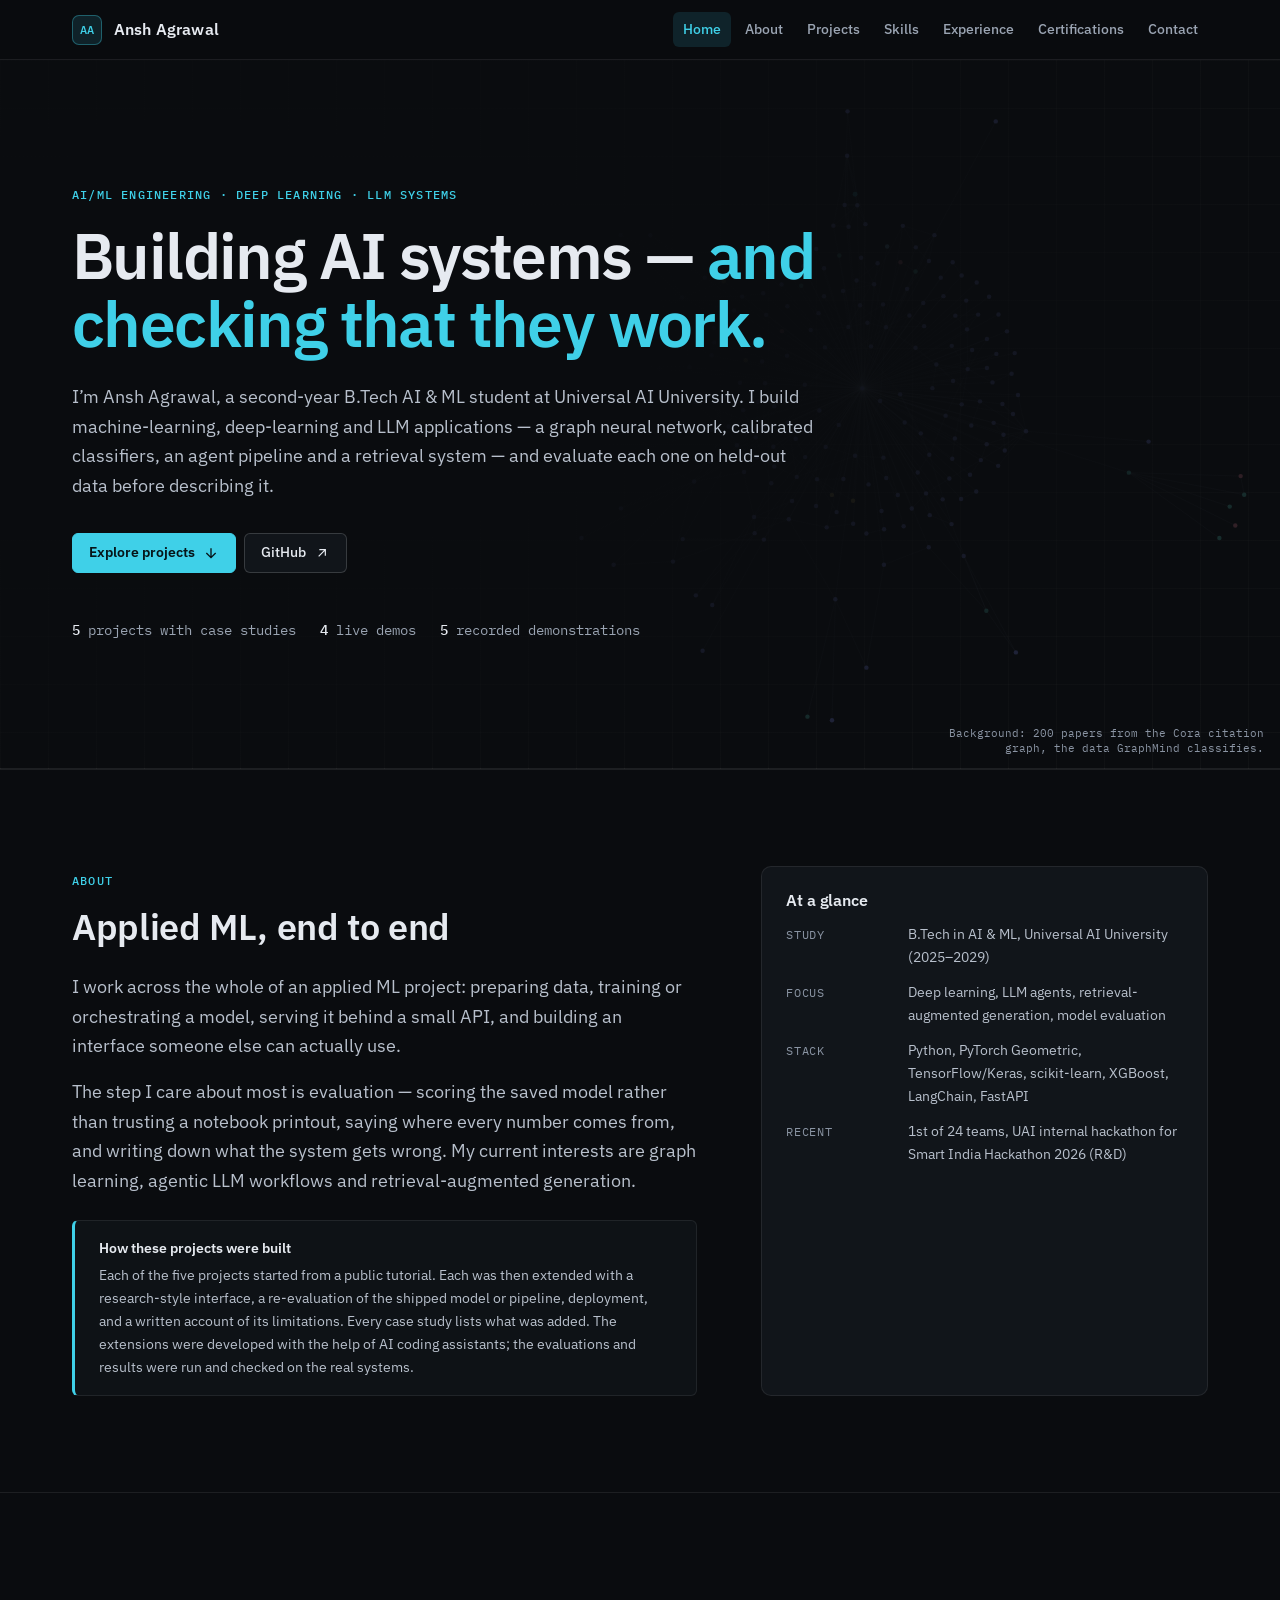
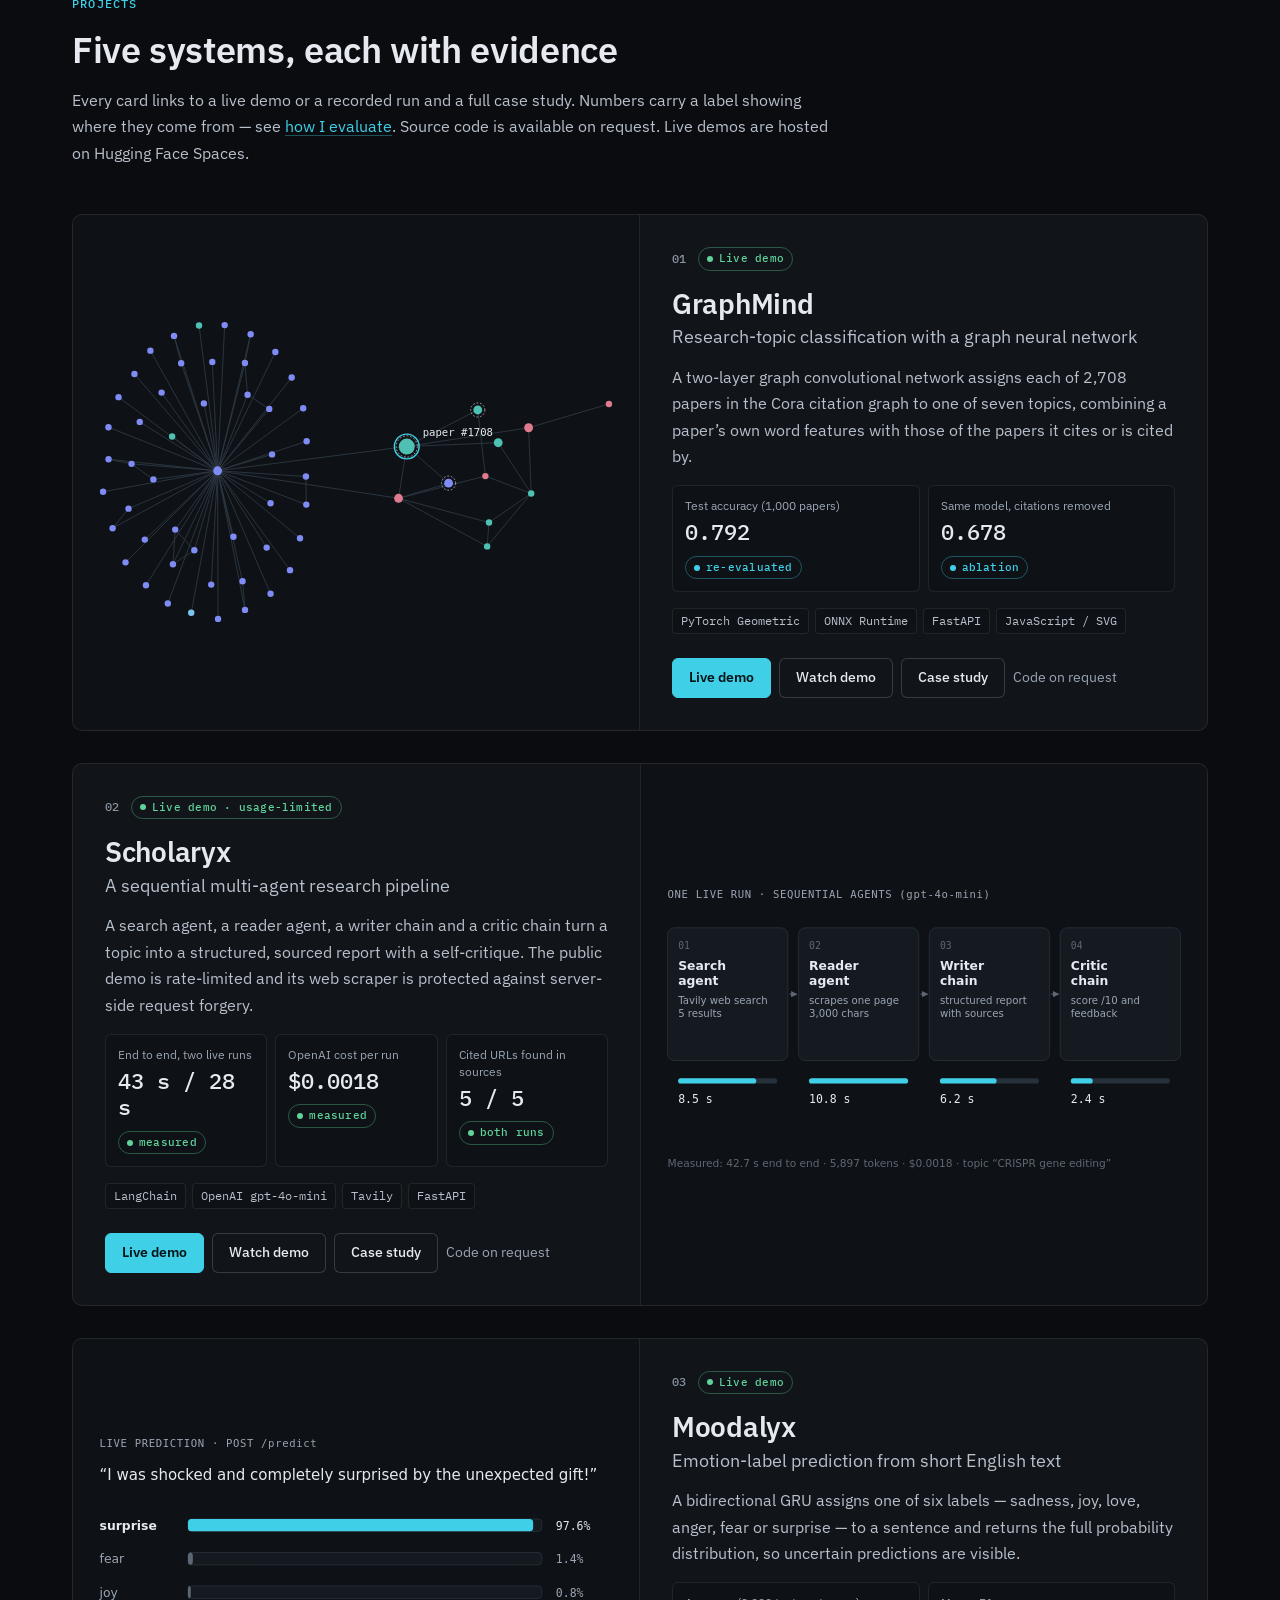
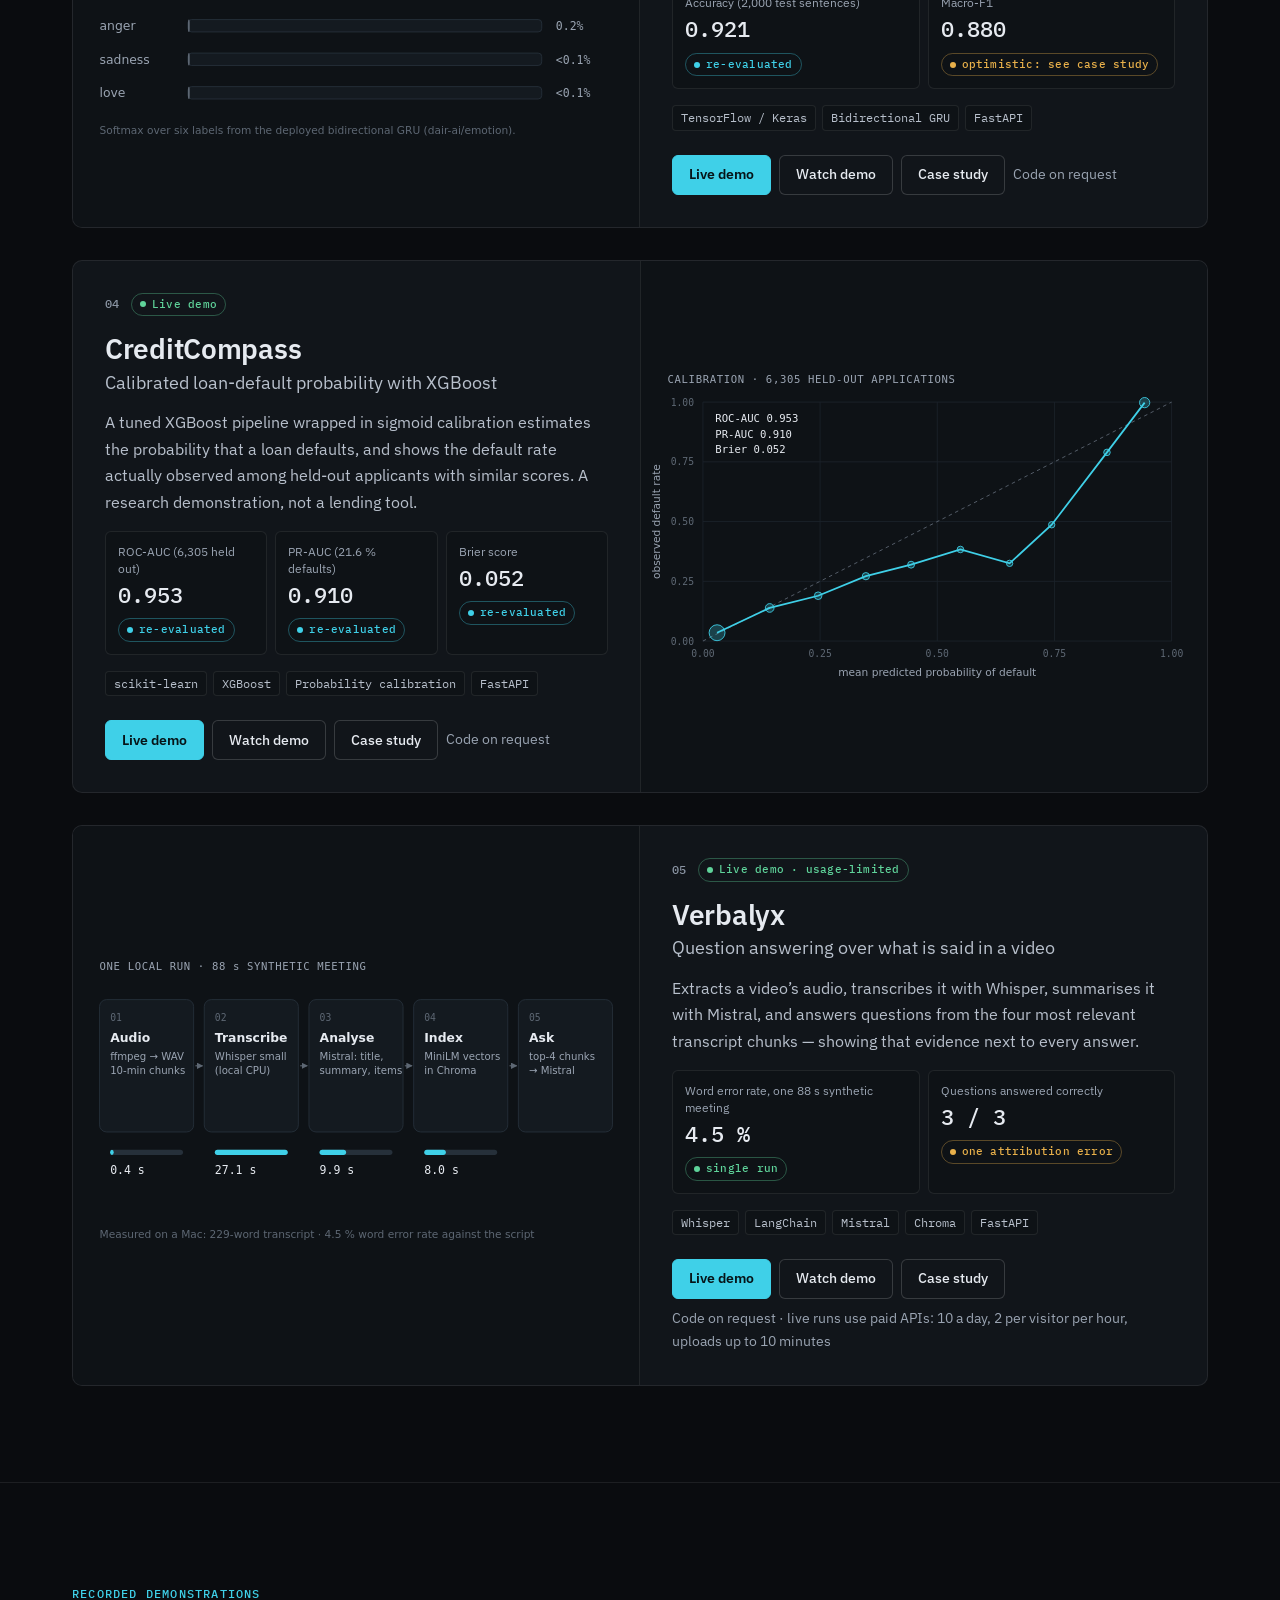
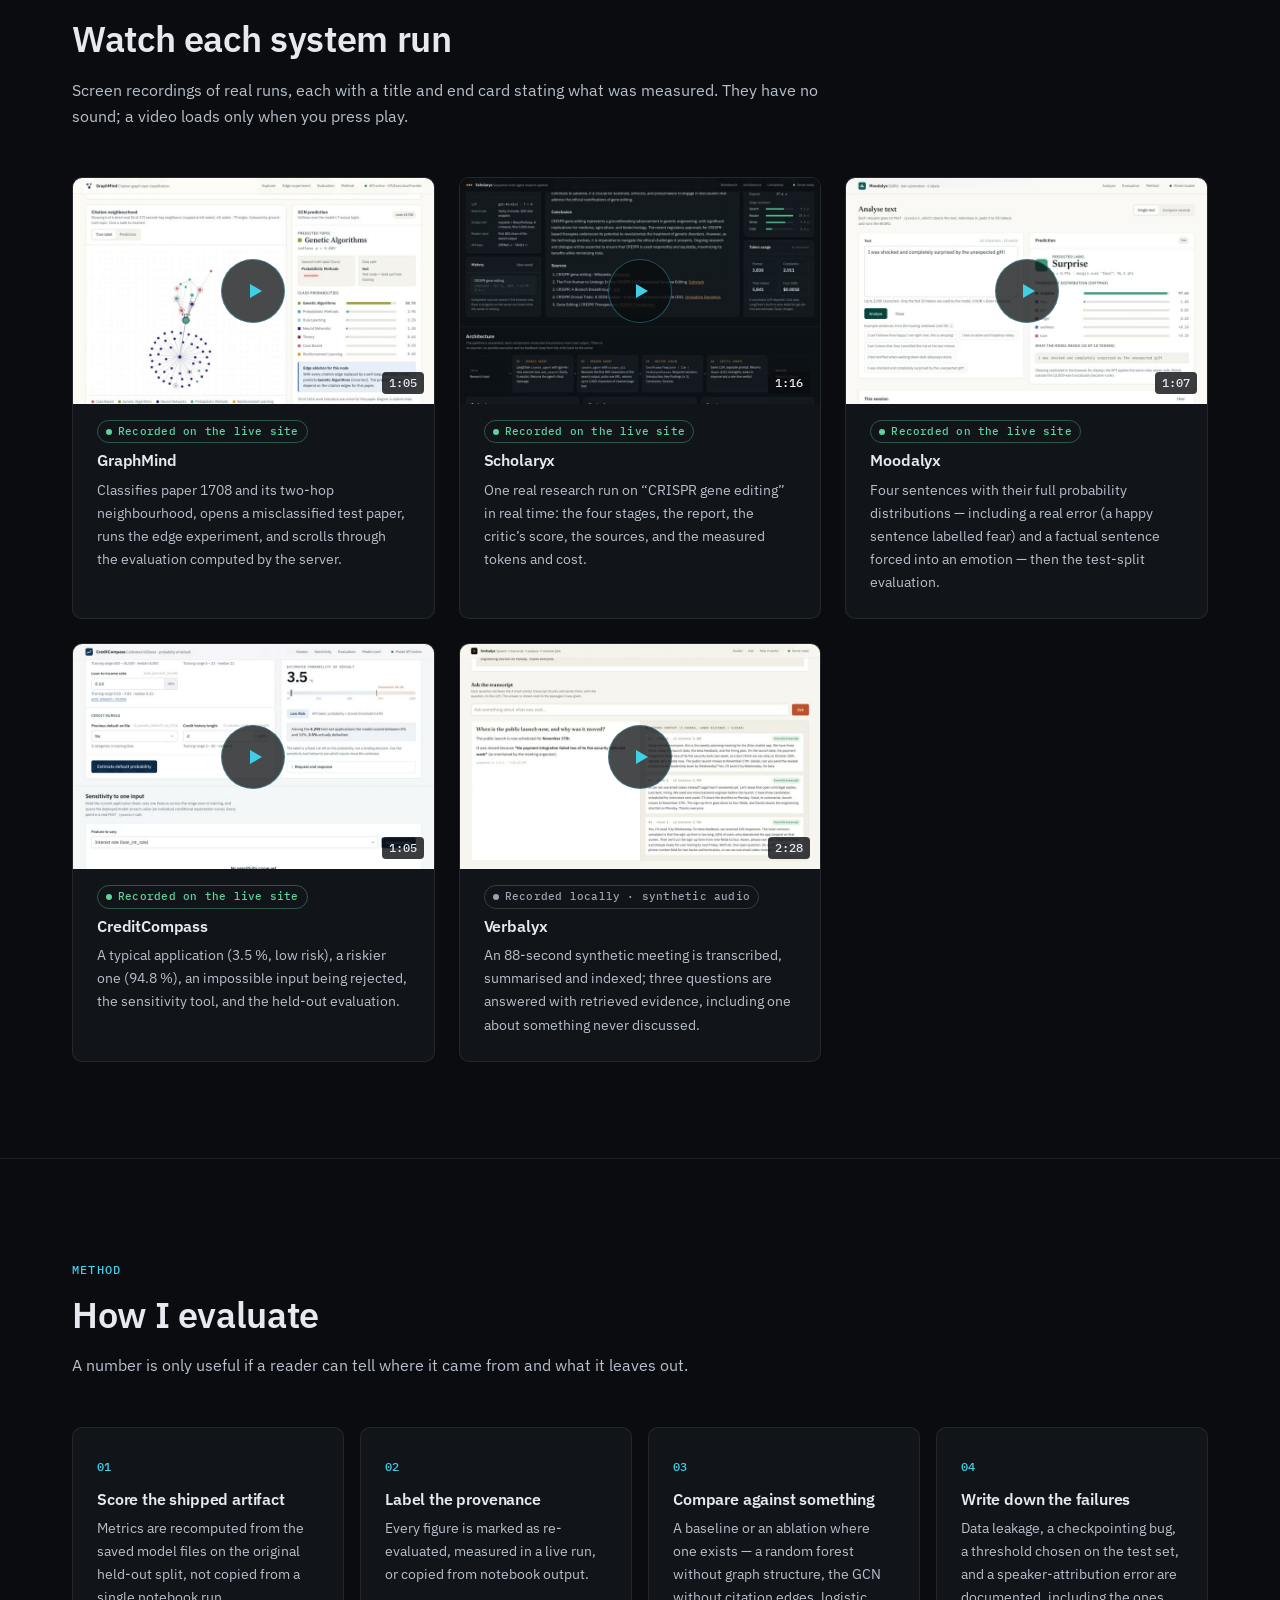
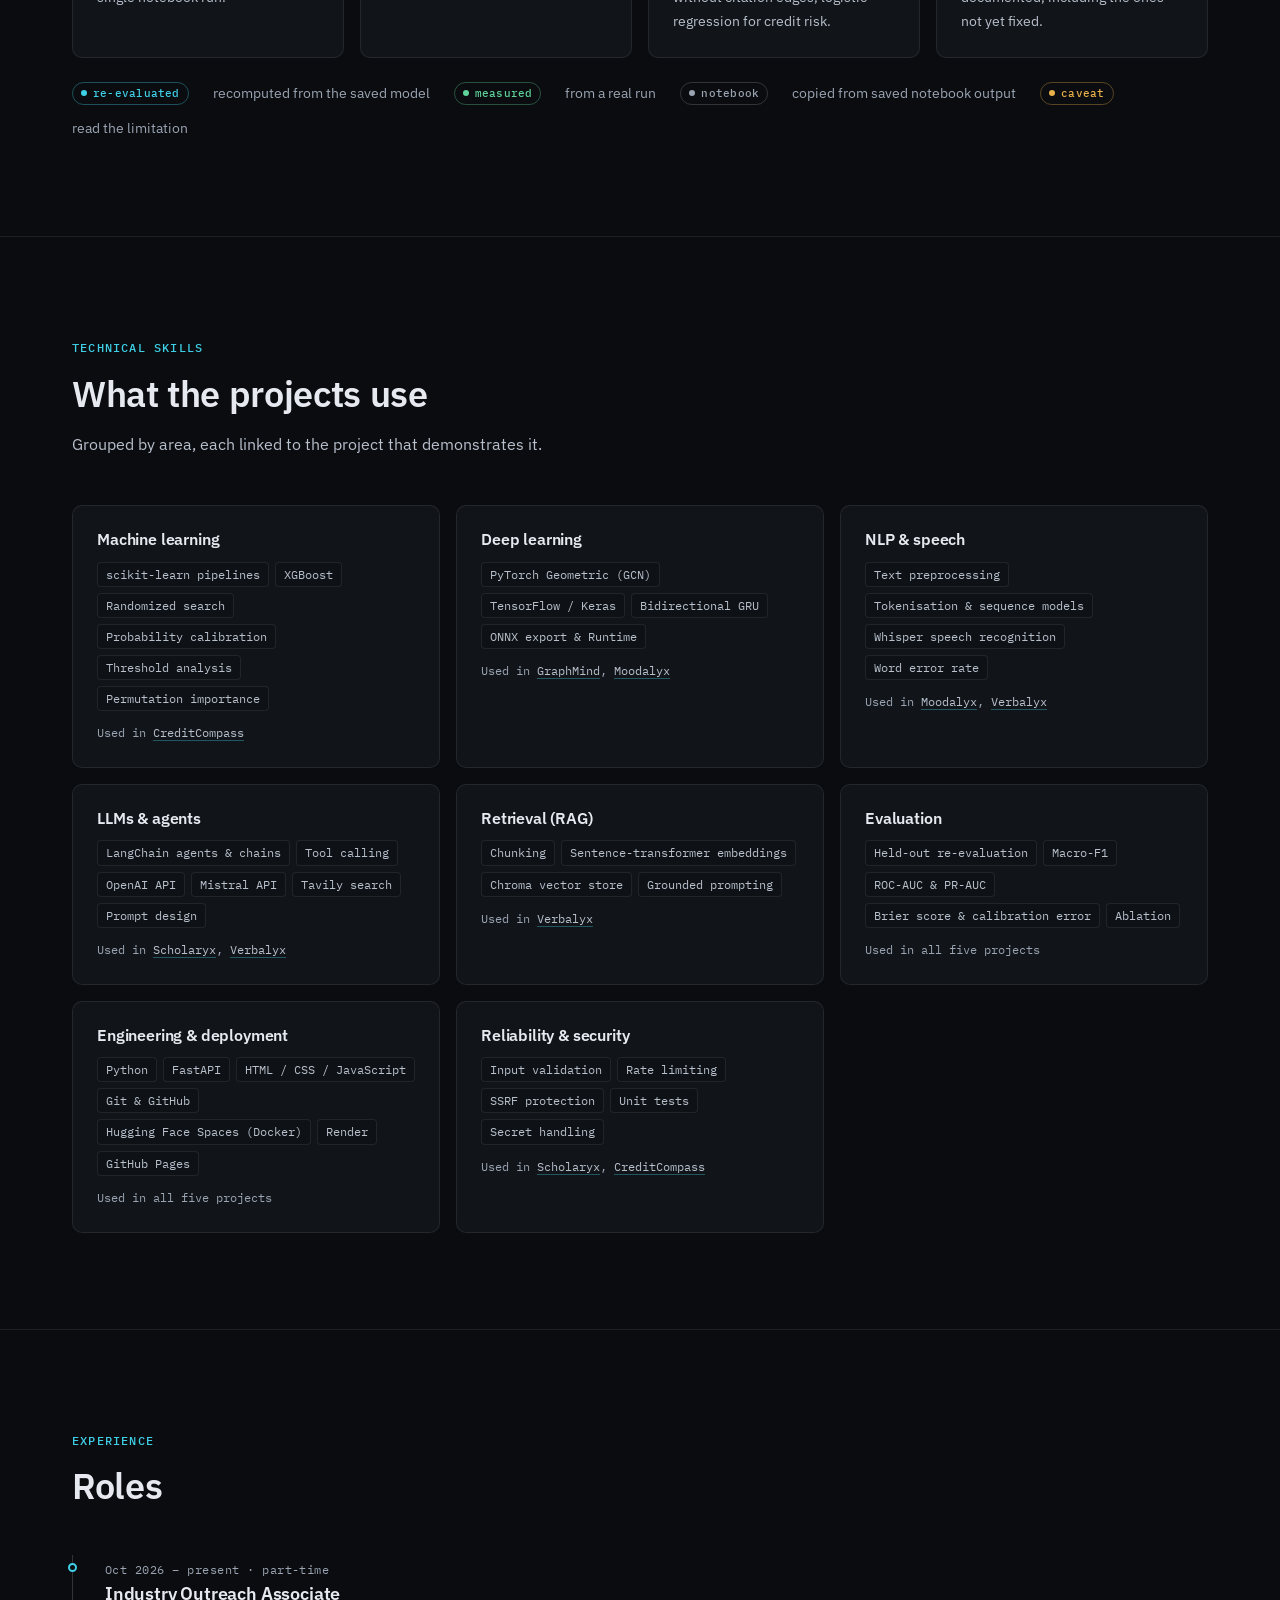
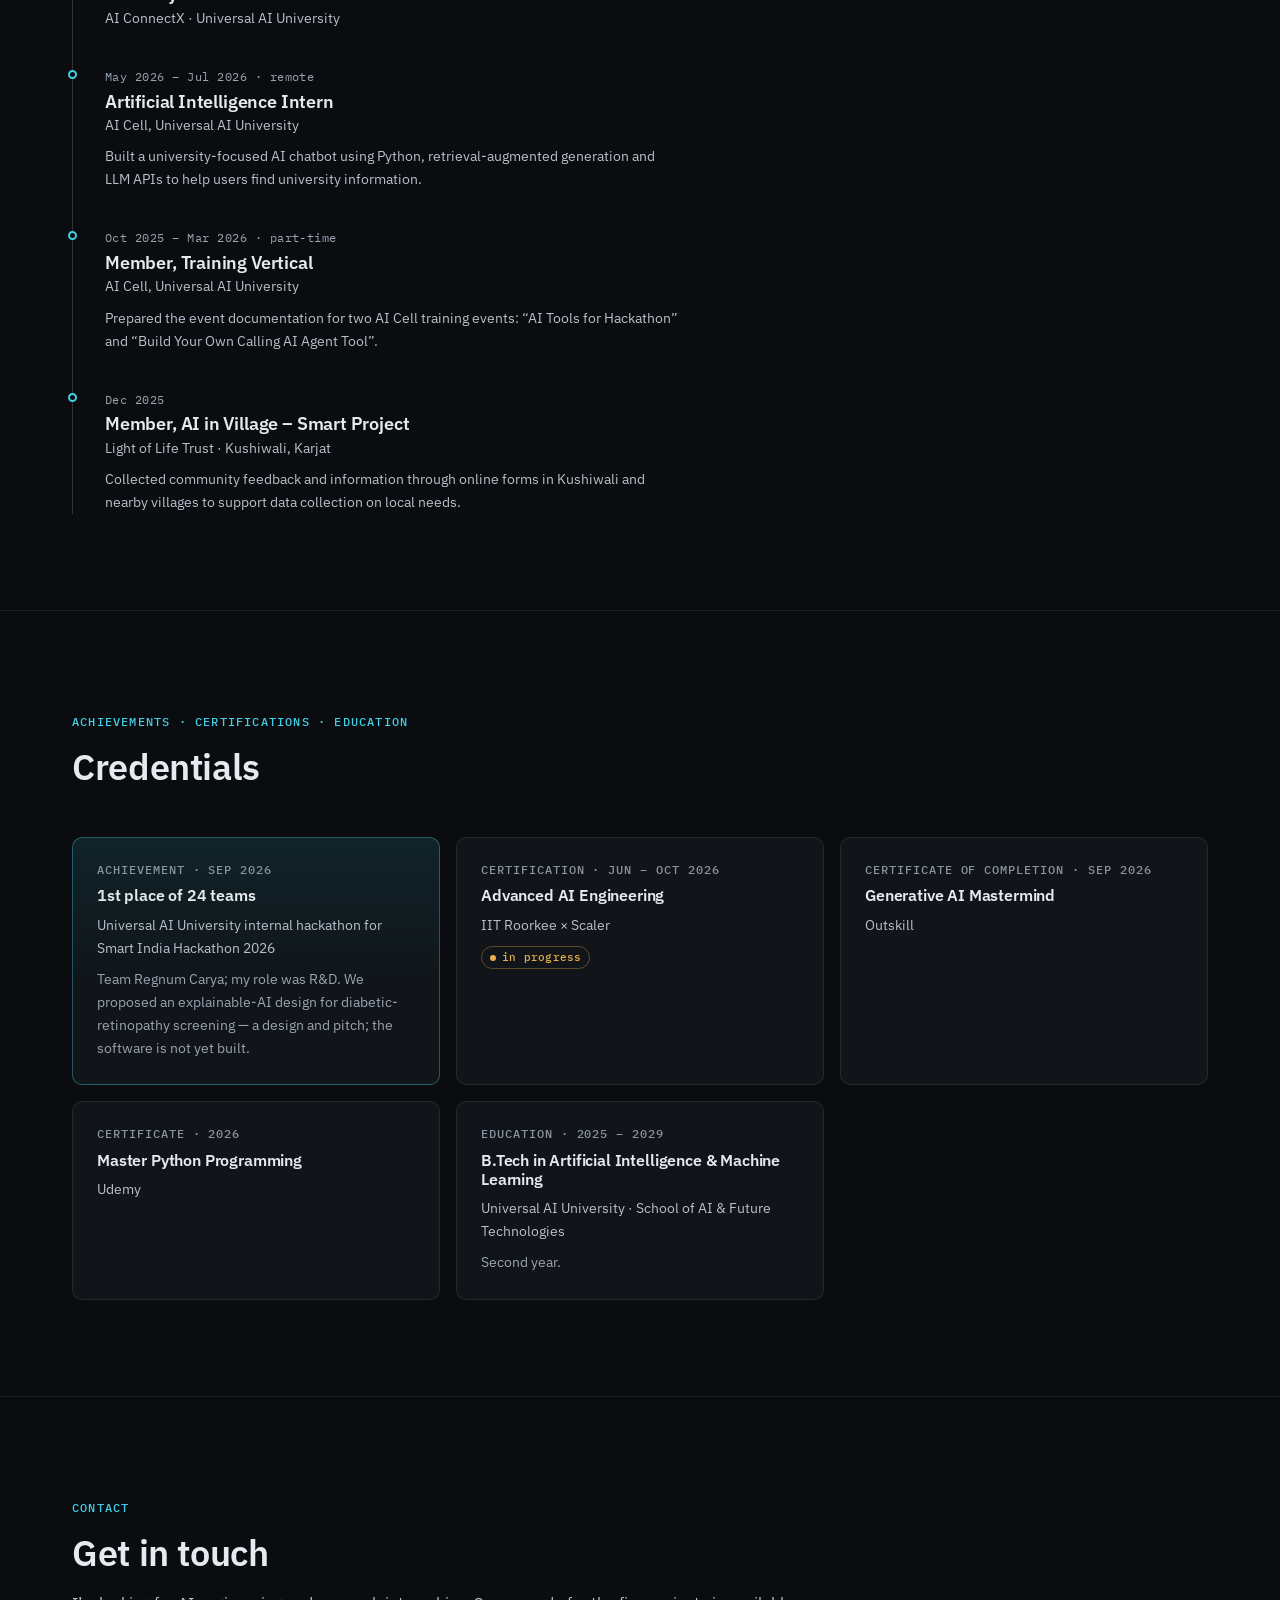
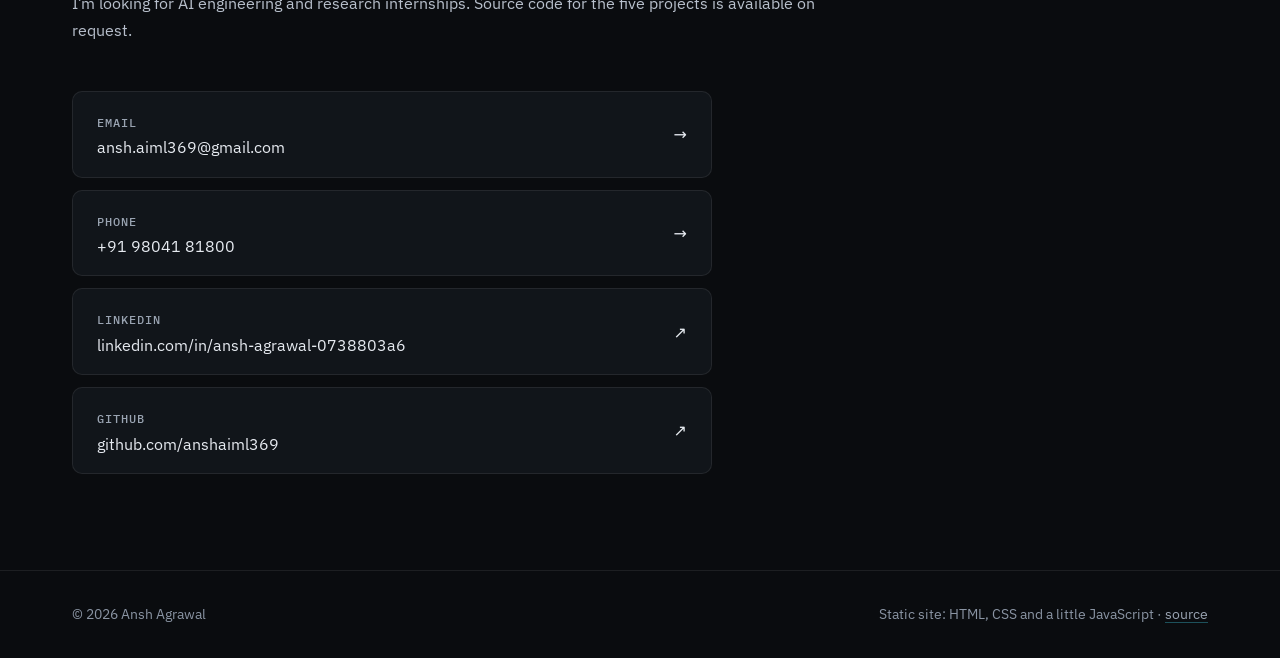
==== index.html @ babd2c9a "Host Verbalyx on Hugging Face: live demo links, short link and keep-awake ping Co-Authored-By: Claud" ====
<!doctype html>
<html lang="en">
<head>
  <meta charset="utf-8">
  <meta name="viewport" content="width=device-width, initial-scale=1">
  <title>Ansh Agrawal — AI/ML Engineering Portfolio</title>
  <meta name="description" content="Ansh Agrawal, B.Tech AI & ML student. Five AI/ML systems — a graph neural network, a multi-agent research pipeline, a text-emotion classifier, a calibrated credit-risk model and a video RAG assistant — each with a live or recorded demo, an architecture write-up and evaluation on held-out data.">
  <link rel="canonical" href="https://anshaiml369.github.io/">
  <meta name="theme-color" content="#0a0c0f">
  <meta property="og:type" content="website">
  <meta property="og:site_name" content="Ansh Agrawal">
  <meta property="og:title" content="Ansh Agrawal — Building AI systems, and checking that they work">
  <meta property="og:description" content="Five AI/ML systems with live demos, recorded demonstrations, architecture case studies and held-out evaluation.">
  <meta property="og:url" content="https://anshaiml369.github.io/">
  <meta property="og:image" content="https://anshaiml369.github.io/assets/og-image.png">
  <meta property="og:image:width" content="1200">
  <meta property="og:image:height" content="630">
  <meta name="twitter:card" content="summary_large_image">
  <link rel="icon" href="assets/favicon.svg" type="image/svg+xml">
  <link rel="icon" href="assets/favicon-32.png" sizes="32x32" type="image/png">
  <link rel="apple-touch-icon" href="assets/apple-touch-icon.png">
  <link rel="preload" href="assets/fonts/ibm-plex-sans-400.woff2" as="font" type="font/woff2" crossorigin>
  <link rel="stylesheet" href="css/main.css">
  <script src="js/main.js" defer></script>
</head>
<body id="top">
  <a class="skip-link" href="#main">Skip to content</a>

  <header class="site-header">
    <div class="container">
      <a class="brand" href="#top"><span class="brand-mark" aria-hidden="true">AA</span><span>Ansh Agrawal</span></a>
      <button class="nav-toggle" type="button" aria-expanded="false" aria-controls="site-nav" aria-label="Menu">
        <svg viewBox="0 0 24 24" fill="none" stroke="currentColor" stroke-width="1.8" aria-hidden="true"><path d="M4 7h16M4 12h16M4 17h16"/></svg>
      </button>
      <nav class="site-nav" id="site-nav" aria-label="Main">
        <ul class="nav-list">
          <li><a href="#home">Home</a></li>
          <li><a href="#about">About</a></li>
          <li><a href="#projects">Projects</a></li>
          <li><a href="#skills">Skills</a></li>
          <li><a href="#experience">Experience</a></li>
          <li><a href="#certifications">Certifications</a></li>
          <li><a href="#contact">Contact</a></li>
        </ul>
      </nav>
    </div>
  </header>

  <main id="main">
    <!-- Hero -->
    <section class="hero grid-bg" id="home" aria-labelledby="hero-title">
      <canvas class="hero-canvas" data-src="assets/data/hero-graph.json" aria-hidden="true"></canvas>
      <div class="hero-fade" aria-hidden="true"></div>
      <div class="container">
        <div class="hero-content">
          <span class="eyebrow">AI/ML engineering · deep learning · LLM systems</span>
          <h1 id="hero-title">Building AI systems — <span class="accent">and checking that they work.</span></h1>
          <p class="lede">I’m Ansh Agrawal, a second-year B.Tech AI &amp; ML student at Universal AI University. I build machine-learning, deep-learning and LLM applications — a graph neural network, calibrated classifiers, an agent pipeline and a retrieval system — and evaluate each one on held-out data before describing it.</p>
          <div class="btn-row">
            <a class="btn btn-primary" href="#projects">Explore projects
              <svg viewBox="0 0 24 24" fill="none" stroke="currentColor" stroke-width="2" aria-hidden="true"><path d="M12 5v14M5 12l7 7 7-7"/></svg></a>
            <a class="btn" href="https://github.com/anshaiml369" target="_blank" rel="noopener">GitHub
              <svg viewBox="0 0 24 24" fill="none" stroke="currentColor" stroke-width="1.8" aria-hidden="true"><path d="M7 17 17 7M8 7h9v9"/></svg></a>
          </div>
          <ul class="hero-meta" aria-label="At a glance">
            <li><strong>5</strong> projects with case studies</li>
            <li><strong>4</strong> live demos</li>
            <li><strong>5</strong> recorded demonstrations</li>
          </ul>
        </div>
      </div>
      <p class="hero-caption">Background: 200 papers from the Cora citation graph, the data GraphMind classifies.</p>
    </section>

    <!-- About -->
    <section class="section" id="about" aria-labelledby="about-title">
      <div class="container about-grid">
        <div>
          <span class="eyebrow">About</span>
          <h2 id="about-title" class="section-title" style="font-size:var(--fs-2xl);margin:var(--s-3) 0 var(--s-5)">Applied ML, end to end</h2>
          <div class="about-text">
            <p>I work across the whole of an applied ML project: preparing data, training or orchestrating a model, serving it behind a small API, and building an interface someone else can actually use.</p>
            <p>The step I care about most is evaluation — scoring the saved model rather than trusting a notebook printout, saying where every number comes from, and writing down what the system gets wrong. My current interests are graph learning, agentic LLM workflows and retrieval-augmented generation.</p>
          </div>
          <div class="callout" style="margin-top:var(--s-5)">
            <strong>How these projects were built</strong>
            Each of the five projects started from a public tutorial. Each was then extended with a research-style interface, a re-evaluation of the shipped model or pipeline, deployment, and a written account of its limitations. Every case study lists what was added. The extensions were developed with the help of AI coding assistants; the evaluations and results were run and checked on the real systems.
          </div>
        </div>
        <aside class="panel" aria-labelledby="facts-title">
          <h3 id="facts-title">At a glance</h3>
          <dl class="facts">
            <div><dt>Study</dt><dd>B.Tech in AI &amp; ML, Universal AI University (2025–2029)</dd></div>
            <div><dt>Focus</dt><dd>Deep learning, LLM agents, retrieval-augmented generation, model evaluation</dd></div>
            <div><dt>Stack</dt><dd>Python, PyTorch Geometric, TensorFlow/Keras, scikit-learn, XGBoost, LangChain, FastAPI</dd></div>
            <div><dt>Recent</dt><dd>1st of 24 teams, UAI internal hackathon for Smart India Hackathon 2026 (R&amp;D)</dd></div>
          </dl>
        </aside>
      </div>
    </section>

    <!-- Projects -->
    <section class="section" id="projects" aria-labelledby="projects-title">
      <div class="container">
        <div class="section-head">
          <span class="eyebrow">Projects</span>
          <h2 id="projects-title">Five systems, each with evidence</h2>
          <p>Every card links to a live demo or a recorded run and a full case study. Numbers carry a label showing where they come from — see <a href="#evaluation">how I evaluate</a>. Source code is available on request. Live demos are hosted on Hugging Face Spaces.</p>
        </div>

        <div class="projects">
          <!-- GraphMind -->
          <article class="project" aria-labelledby="p-graphmind">
            <div class="project-visual"><img src="assets/viz/graphmind.svg" width="640" height="400" loading="lazy" alt="Real citation neighbourhood of Cora paper 1708: 60 papers and 79 citation links coloured by true research topic, with dashed rings on test papers the GCN misclassifies."></div>
            <div class="project-body">
              <div class="project-kicker"><span class="project-index">01</span><span class="tag tag-live">Live demo</span></div>
              <h3 id="p-graphmind">GraphMind <span>Research-topic classification with a graph neural network</span></h3>
              <p>A two-layer graph convolutional network assigns each of 2,708 papers in the Cora citation graph to one of seven topics, combining a paper’s own word features with those of the papers it cites or is cited by.</p>
              <dl class="metrics">
                <div class="metric"><dt>Test accuracy (1,000 papers)</dt><dd>0.792</dd><dd class="src"><span class="tag tag-reeval">re-evaluated</span></dd></div>
                <div class="metric"><dt>Same model, citations removed</dt><dd>0.678</dd><dd class="src"><span class="tag tag-reeval">ablation</span></dd></div>
              </dl>
              <ul class="chips" aria-label="Technologies"><li>PyTorch Geometric</li><li>ONNX Runtime</li><li>FastAPI</li><li>JavaScript / SVG</li></ul>
              <div class="btn-row project-links">
                <a class="btn btn-primary" href="https://anshaiml369.github.io/graphmind/" target="_blank" rel="noopener">Live demo</a>
                <a class="btn" href="#demo-graphmind">Watch demo</a>
                <a class="btn" href="projects/graphmind.html">Case study</a>
                <span class="note-inline">Code on request</span>
              </div>
            </div>
          </article>

          <!-- Scholaryx -->
          <article class="project" aria-labelledby="p-scholaryx">
            <div class="project-visual"><img src="assets/viz/scholaryx.svg" width="640" height="400" loading="lazy" alt="Scholaryx pipeline of four sequential agents with stage times measured in one live run: search 8.5 s, reader 10.8 s, writer 6.2 s, critic 2.4 s."></div>
            <div class="project-body">
              <div class="project-kicker"><span class="project-index">02</span><span class="tag tag-live">Live demo · usage-limited</span></div>
              <h3 id="p-scholaryx">Scholaryx <span>A sequential multi-agent research pipeline</span></h3>
              <p>A search agent, a reader agent, a writer chain and a critic chain turn a topic into a structured, sourced report with a self-critique. The public demo is rate-limited and its web scraper is protected against server-side request forgery.</p>
              <dl class="metrics">
                <div class="metric"><dt>End to end, two live runs</dt><dd>43 s / 28 s</dd><dd class="src"><span class="tag tag-live">measured</span></dd></div>
                <div class="metric"><dt>OpenAI cost per run</dt><dd>$0.0018</dd><dd class="src"><span class="tag tag-live">measured</span></dd></div>
                <div class="metric"><dt>Cited URLs found in sources</dt><dd>5 / 5</dd><dd class="src"><span class="tag tag-live">both runs</span></dd></div>
              </dl>
              <ul class="chips" aria-label="Technologies"><li>LangChain</li><li>OpenAI gpt-4o-mini</li><li>Tavily</li><li>FastAPI</li></ul>
              <div class="btn-row project-links">
                <a class="btn btn-primary" href="https://anshaiml369.github.io/scholaryx/" target="_blank" rel="noopener">Live demo</a>
                <a class="btn" href="#demo-scholaryx">Watch demo</a>
                <a class="btn" href="projects/scholaryx.html">Case study</a>
                <span class="note-inline">Code on request</span>
              </div>
            </div>
          </article>

          <!-- Moodalyx -->
          <article class="project" aria-labelledby="p-moodalyx">
            <div class="project-visual"><img src="assets/viz/moodalyx.svg" width="640" height="400" loading="lazy" alt="Moodalyx live prediction for “I was shocked and completely surprised by the unexpected gift!”: surprise 97.6 percent, fear 1.4, joy 0.8, anger 0.2, sadness and love below 0.1 percent."></div>
            <div class="project-body">
              <div class="project-kicker"><span class="project-index">03</span><span class="tag tag-live">Live demo</span></div>
              <h3 id="p-moodalyx">Moodalyx <span>Emotion-label prediction from short English text</span></h3>
              <p>A bidirectional GRU assigns one of six labels — sadness, joy, love, anger, fear or surprise — to a sentence and returns the full probability distribution, so uncertain predictions are visible.</p>
              <dl class="metrics">
                <div class="metric"><dt>Accuracy (2,000 test sentences)</dt><dd>0.921</dd><dd class="src"><span class="tag tag-reeval">re-evaluated</span></dd></div>
                <div class="metric"><dt>Macro-F1</dt><dd>0.880</dd><dd class="src"><span class="tag tag-caveat">optimistic: see case study</span></dd></div>
              </dl>
              <ul class="chips" aria-label="Technologies"><li>TensorFlow / Keras</li><li>Bidirectional GRU</li><li>FastAPI</li></ul>
              <div class="btn-row project-links">
                <a class="btn btn-primary" href="https://anshaiml369.github.io/moodalyx/" target="_blank" rel="noopener">Live demo</a>
                <a class="btn" href="#demo-moodalyx">Watch demo</a>
                <a class="btn" href="projects/moodalyx.html">Case study</a>
                <span class="note-inline">Code on request</span>
              </div>
            </div>
          </article>

          <!-- CreditCompass -->
          <article class="project" aria-labelledby="p-creditcompass">
            <div class="project-visual"><img src="assets/viz/creditcompass.svg" width="640" height="400" loading="lazy" alt="CreditCompass calibration curve on 6,305 held-out applications: observed default rate against mean predicted probability in ten bins, next to the diagonal for perfect calibration. ROC-AUC 0.953, PR-AUC 0.910, Brier 0.052."></div>
            <div class="project-body">
              <div class="project-kicker"><span class="project-index">04</span><span class="tag tag-live">Live demo</span></div>
              <h3 id="p-creditcompass">CreditCompass <span>Calibrated loan-default probability with XGBoost</span></h3>
              <p>A tuned XGBoost pipeline wrapped in sigmoid calibration estimates the probability that a loan defaults, and shows the default rate actually observed among held-out applicants with similar scores. A research demonstration, not a lending tool.</p>
              <dl class="metrics">
                <div class="metric"><dt>ROC-AUC (6,305 held out)</dt><dd>0.953</dd><dd class="src"><span class="tag tag-reeval">re-evaluated</span></dd></div>
                <div class="metric"><dt>PR-AUC (21.6 % defaults)</dt><dd>0.910</dd><dd class="src"><span class="tag tag-reeval">re-evaluated</span></dd></div>
                <div class="metric"><dt>Brier score</dt><dd>0.052</dd><dd class="src"><span class="tag tag-reeval">re-evaluated</span></dd></div>
              </dl>
              <ul class="chips" aria-label="Technologies"><li>scikit-learn</li><li>XGBoost</li><li>Probability calibration</li><li>FastAPI</li></ul>
              <div class="btn-row project-links">
                <a class="btn btn-primary" href="https://anshaiml369.github.io/creditcompass/" target="_blank" rel="noopener">Live demo</a>
                <a class="btn" href="#demo-creditcompass">Watch demo</a>
                <a class="btn" href="projects/creditcompass.html">Case study</a>
                <span class="note-inline">Code on request</span>
              </div>
            </div>
          </article>

          <!-- Verbalyx -->
          <article class="project" aria-labelledby="p-verbalyx">
            <div class="project-visual"><img src="assets/viz/verbalyx.svg" width="640" height="400" loading="lazy" alt="Verbalyx pipeline with stage times from one local run on an 88-second synthetic meeting: audio 0.4 s, transcription 27.1 s, analysis 9.9 s, indexing 8.0 s, then question answering over the top four retrieved chunks."></div>
            <div class="project-body">
              <div class="project-kicker"><span class="project-index">05</span><span class="tag tag-live">Live demo · usage-limited</span></div>
              <h3 id="p-verbalyx">Verbalyx <span>Question answering over what is said in a video</span></h3>
              <p>Extracts a video’s audio, transcribes it with Whisper, summarises it with Mistral, and answers questions from the four most relevant transcript chunks — showing that evidence next to every answer.</p>
              <dl class="metrics">
                <div class="metric"><dt>Word error rate, one 88 s synthetic meeting</dt><dd>4.5 %</dd><dd class="src"><span class="tag tag-live">single run</span></dd></div>
                <div class="metric"><dt>Questions answered correctly</dt><dd>3 / 3</dd><dd class="src"><span class="tag tag-caveat">one attribution error</span></dd></div>
              </dl>
              <ul class="chips" aria-label="Technologies"><li>Whisper</li><li>LangChain</li><li>Mistral</li><li>Chroma</li><li>FastAPI</li></ul>
              <div class="btn-row project-links">
                <a class="btn btn-primary" href="https://anshaiml369.github.io/verbalyx/" target="_blank" rel="noopener">Live demo</a>
                <a class="btn" href="#demo-verbalyx">Watch demo</a>
                <a class="btn" href="projects/verbalyx.html">Case study</a>
                <span class="note-inline">Code on request · live runs use paid APIs: 10 a day, 2 per visitor per hour, uploads up to 10 minutes</span>
              </div>
            </div>
          </article>
        </div>
      </div>
    </section>

    <!-- Demo videos -->
    <section class="section" id="demos" aria-labelledby="demos-title">
      <div class="container">
        <div class="section-head">
          <span class="eyebrow">Recorded demonstrations</span>
          <h2 id="demos-title">Watch each system run</h2>
          <p>Screen recordings of real runs, each with a title and end card stating what was measured. They have no sound; a video loads only when you press play.</p>
        </div>
        <div class="demos">
          <article class="demo" id="demo-graphmind" aria-labelledby="d-graphmind">
            <div class="video-frame">
              <button class="video-play" type="button" data-src="recordings/graphmind.mp4" data-poster="assets/posters/graphmind.jpg" data-label="GraphMind demo video">
                <img src="assets/posters/graphmind.jpg" width="800" height="500" loading="lazy" alt="">
                <span class="play-icon"><svg viewBox="0 0 24 24" fill="currentColor" aria-hidden="true"><path d="M7 5v14l12-7z"/></svg></span>
                <span class="duration">1:05</span>
                <span class="sr-only">Play GraphMind demo, 1 minute 5 seconds</span>
              </button>
            </div>
            <div class="demo-body">
              <span class="tag tag-live">Recorded on the live site</span>
              <h3 id="d-graphmind">GraphMind</h3>
              <p>Classifies paper 1708 and its two-hop neighbourhood, opens a misclassified test paper, runs the edge experiment, and scrolls through the evaluation computed by the server.</p>
            </div>
          </article>

          <article class="demo" id="demo-scholaryx" aria-labelledby="d-scholaryx">
            <div class="video-frame">
              <button class="video-play" type="button" data-src="recordings/scholaryx.mp4" data-poster="assets/posters/scholaryx.jpg" data-label="Scholaryx demo video">
                <img src="assets/posters/scholaryx.jpg" width="800" height="500" loading="lazy" alt="">
                <span class="play-icon"><svg viewBox="0 0 24 24" fill="currentColor" aria-hidden="true"><path d="M7 5v14l12-7z"/></svg></span>
                <span class="duration">1:16</span>
                <span class="sr-only">Play Scholaryx demo, 1 minute 16 seconds</span>
              </button>
            </div>
            <div class="demo-body">
              <span class="tag tag-live">Recorded on the live site</span>
              <h3 id="d-scholaryx">Scholaryx</h3>
              <p>One real research run on “CRISPR gene editing” in real time: the four stages, the report, the critic’s score, the sources, and the measured tokens and cost.</p>
            </div>
          </article>

          <article class="demo" id="demo-moodalyx" aria-labelledby="d-moodalyx">
            <div class="video-frame">
              <button class="video-play" type="button" data-src="recordings/moodalyx.mp4" data-poster="assets/posters/moodalyx.jpg" data-label="Moodalyx demo video">
                <img src="assets/posters/moodalyx.jpg" width="800" height="500" loading="lazy" alt="">
                <span class="play-icon"><svg viewBox="0 0 24 24" fill="currentColor" aria-hidden="true"><path d="M7 5v14l12-7z"/></svg></span>
                <span class="duration">1:07</span>
                <span class="sr-only">Play Moodalyx demo, 1 minute 7 seconds</span>
              </button>
            </div>
            <div class="demo-body">
              <span class="tag tag-live">Recorded on the live site</span>
              <h3 id="d-moodalyx">Moodalyx</h3>
              <p>Four sentences with their full probability distributions — including a real error (a happy sentence labelled fear) and a factual sentence forced into an emotion — then the test-split evaluation.</p>
            </div>
          </article>

          <article class="demo" id="demo-creditcompass" aria-labelledby="d-creditcompass">
            <div class="video-frame">
              <button class="video-play" type="button" data-src="recordings/creditcompass.mp4" data-poster="assets/posters/creditcompass.jpg" data-label="CreditCompass demo video">
                <img src="assets/posters/creditcompass.jpg" width="800" height="500" loading="lazy" alt="">
                <span class="play-icon"><svg viewBox="0 0 24 24" fill="currentColor" aria-hidden="true"><path d="M7 5v14l12-7z"/></svg></span>
                <span class="duration">1:05</span>
                <span class="sr-only">Play CreditCompass demo, 1 minute 5 seconds</span>
              </button>
            </div>
            <div class="demo-body">
              <span class="tag tag-live">Recorded on the live site</span>
              <h3 id="d-creditcompass">CreditCompass</h3>
              <p>A typical application (3.5 %, low risk), a riskier one (94.8 %), an impossible input being rejected, the sensitivity tool, and the held-out evaluation.</p>
            </div>
          </article>

          <article class="demo" id="demo-verbalyx" aria-labelledby="d-verbalyx">
            <div class="video-frame">
              <button class="video-play" type="button" data-src="recordings/verbalyx.mp4" data-poster="assets/posters/verbalyx.jpg" data-label="Verbalyx demo video">
                <img src="assets/posters/verbalyx.jpg" width="800" height="500" loading="lazy" alt="">
                <span class="play-icon"><svg viewBox="0 0 24 24" fill="currentColor" aria-hidden="true"><path d="M7 5v14l12-7z"/></svg></span>
                <span class="duration">2:28</span>
                <span class="sr-only">Play Verbalyx demo, 2 minutes 28 seconds</span>
              </button>
            </div>
            <div class="demo-body">
              <span class="tag">Recorded locally · synthetic audio</span>
              <h3 id="d-verbalyx">Verbalyx</h3>
              <p>An 88-second synthetic meeting is transcribed, summarised and indexed; three questions are answered with retrieved evidence, including one about something never discussed.</p>
            </div>
          </article>
        </div>
      </div>
    </section>

    <!-- Evaluation approach -->
    <section class="section" id="evaluation" aria-labelledby="evaluation-title">
      <div class="container">
        <div class="section-head">
          <span class="eyebrow">Method</span>
          <h2 id="evaluation-title">How I evaluate</h2>
          <p>A number is only useful if a reader can tell where it came from and what it leaves out.</p>
        </div>
        <div class="principles">
          <div class="principle"><span class="num">01</span><h3>Score the shipped artifact</h3><p>Metrics are recomputed from the saved model files on the original held-out split, not copied from a single notebook run.</p></div>
          <div class="principle"><span class="num">02</span><h3>Label the provenance</h3><p>Every figure is marked as re-evaluated, measured in a live run, or copied from notebook output.</p></div>
          <div class="principle"><span class="num">03</span><h3>Compare against something</h3><p>A baseline or an ablation where one exists — a random forest without graph structure, the GCN without citation edges, logistic regression for credit risk.</p></div>
          <div class="principle"><span class="num">04</span><h3>Write down the failures</h3><p>Data leakage, a checkpointing bug, a threshold chosen on the test set, and a speaker-attribution error are documented, including the ones not yet fixed.</p></div>
        </div>
        <div class="legend" aria-label="Label legend">
          <span class="tag tag-reeval">re-evaluated</span> recomputed from the saved model
          <span class="tag tag-live">measured</span> from a real run
          <span class="tag tag-notebook">notebook</span> copied from saved notebook output
          <span class="tag tag-caveat">caveat</span> read the limitation
        </div>
      </div>
    </section>

    <!-- Skills -->
    <section class="section" id="skills" aria-labelledby="skills-title">
      <div class="container">
        <div class="section-head">
          <span class="eyebrow">Technical skills</span>
          <h2 id="skills-title">What the projects use</h2>
          <p>Grouped by area, each linked to the project that demonstrates it.</p>
        </div>
        <div class="skills">
          <div class="skill"><h3>Machine learning</h3><ul class="chips"><li>scikit-learn pipelines</li><li>XGBoost</li><li>Randomized search</li><li>Probability calibration</li><li>Threshold analysis</li><li>Permutation importance</li></ul><p class="used-in">Used in <a href="projects/creditcompass.html">CreditCompass</a></p></div>
          <div class="skill"><h3>Deep learning</h3><ul class="chips"><li>PyTorch Geometric (GCN)</li><li>TensorFlow / Keras</li><li>Bidirectional GRU</li><li>ONNX export &amp; Runtime</li></ul><p class="used-in">Used in <a href="projects/graphmind.html">GraphMind</a>, <a href="projects/moodalyx.html">Moodalyx</a></p></div>
          <div class="skill"><h3>NLP &amp; speech</h3><ul class="chips"><li>Text preprocessing</li><li>Tokenisation &amp; sequence models</li><li>Whisper speech recognition</li><li>Word error rate</li></ul><p class="used-in">Used in <a href="projects/moodalyx.html">Moodalyx</a>, <a href="projects/verbalyx.html">Verbalyx</a></p></div>
          <div class="skill"><h3>LLMs &amp; agents</h3><ul class="chips"><li>LangChain agents &amp; chains</li><li>Tool calling</li><li>OpenAI API</li><li>Mistral API</li><li>Tavily search</li><li>Prompt design</li></ul><p class="used-in">Used in <a href="projects/scholaryx.html">Scholaryx</a>, <a href="projects/verbalyx.html">Verbalyx</a></p></div>
          <div class="skill"><h3>Retrieval (RAG)</h3><ul class="chips"><li>Chunking</li><li>Sentence-transformer embeddings</li><li>Chroma vector store</li><li>Grounded prompting</li></ul><p class="used-in">Used in <a href="projects/verbalyx.html">Verbalyx</a></p></div>
          <div class="skill"><h3>Evaluation</h3><ul class="chips"><li>Held-out re-evaluation</li><li>Macro-F1</li><li>ROC-AUC &amp; PR-AUC</li><li>Brier score &amp; calibration error</li><li>Ablation</li></ul><p class="used-in">Used in all five projects</p></div>
          <div class="skill"><h3>Engineering &amp; deployment</h3><ul class="chips"><li>Python</li><li>FastAPI</li><li>HTML / CSS / JavaScript</li><li>Git &amp; GitHub</li><li>Hugging Face Spaces (Docker)</li><li>Render</li><li>GitHub Pages</li></ul><p class="used-in">Used in all five projects</p></div>
          <div class="skill"><h3>Reliability &amp; security</h3><ul class="chips"><li>Input validation</li><li>Rate limiting</li><li>SSRF protection</li><li>Unit tests</li><li>Secret handling</li></ul><p class="used-in">Used in <a href="projects/scholaryx.html">Scholaryx</a>, <a href="projects/creditcompass.html">CreditCompass</a></p></div>
        </div>
      </div>
    </section>

    <!-- Experience -->
    <section class="section" id="experience" aria-labelledby="experience-title">
      <div class="container">
        <div class="section-head">
          <span class="eyebrow">Experience</span>
          <h2 id="experience-title">Roles</h2>
        </div>
        <ol class="timeline">
          <li>
            <span class="when">Oct 2026 – present · part-time</span>
            <h3>Industry Outreach Associate</h3>
            <div class="org">AI ConnectX · Universal AI University</div>
          </li>
          <li>
            <span class="when">May 2026 – Jul 2026 · remote</span>
            <h3>Artificial Intelligence Intern</h3>
            <div class="org">AI Cell, Universal AI University</div>
            <p>Built a university-focused AI chatbot using Python, retrieval-augmented generation and LLM APIs to help users find university information.</p>
          </li>
          <li>
            <span class="when">Oct 2025 – Mar 2026 · part-time</span>
            <h3>Member, Training Vertical</h3>
            <div class="org">AI Cell, Universal AI University</div>
            <p>Prepared the event documentation for two AI Cell training events: “AI Tools for Hackathon” and “Build Your Own Calling AI Agent Tool”.</p>
          </li>
          <li>
            <span class="when">Dec 2025</span>
            <h3>Member, AI in Village – Smart Project</h3>
            <div class="org">Light of Life Trust · Kushiwali, Karjat</div>
            <p>Collected community feedback and information through online forms in Kushiwali and nearby villages to support data collection on local needs.</p>
          </li>
        </ol>
      </div>
    </section>

    <!-- Achievements, certifications, education -->
    <section class="section" id="certifications" aria-labelledby="certifications-title">
      <div class="container">
        <div class="section-head">
          <span class="eyebrow">Achievements · certifications · education</span>
          <h2 id="certifications-title">Credentials</h2>
        </div>
        <div class="creds">
          <div class="cred cred-highlight">
            <span class="kind">Achievement · Sep 2026</span>
            <h3>1st place of 24 teams</h3>
            <div class="issuer">Universal AI University internal hackathon for Smart India Hackathon 2026</div>
            <p>Team Regnum Carya; my role was R&amp;D. We proposed an explainable-AI design for diabetic-retinopathy screening — a design and pitch; the software is not yet built.</p>
          </div>
          <div class="cred">
            <span class="kind">Certification · Jun – Oct 2026</span>
            <h3>Advanced AI Engineering</h3>
            <div class="issuer">IIT Roorkee × Scaler</div>
            <p><span class="tag tag-caveat">in progress</span></p>
          </div>
          <div class="cred">
            <span class="kind">Certificate of completion · Sep 2026</span>
            <h3>Generative AI Mastermind</h3>
            <div class="issuer">Outskill</div>
          </div>
          <div class="cred">
            <span class="kind">Certificate · 2026</span>
            <h3>Master Python Programming</h3>
            <div class="issuer">Udemy</div>
          </div>
          <div class="cred">
            <span class="kind">Education · 2025 – 2029</span>
            <h3>B.Tech in Artificial Intelligence &amp; Machine Learning</h3>
            <div class="issuer">Universal AI University · School of AI &amp; Future Technologies</div>
            <p>Second year.</p>
          </div>
        </div>
      </div>
    </section>

    <!-- Contact -->
    <section class="section" id="contact" aria-labelledby="contact-title">
      <div class="container">
        <div class="section-head">
          <span class="eyebrow">Contact</span>
          <h2 id="contact-title">Get in touch</h2>
          <p>I’m looking for AI engineering and research internships. Source code for the five projects is available on request.</p>
        </div>
        <ul class="contact-list">
          <li><a href="mailto:ansh.aiml369@gmail.com"><span><span class="label">Email</span><br><span class="value">ansh.aiml369@gmail.com</span></span><span aria-hidden="true">→</span></a></li>
          <li><a href="tel:+919804181800"><span><span class="label">Phone</span><br><span class="value">+91 98041 81800</span></span><span aria-hidden="true">→</span></a></li>
          <li><a href="https://www.linkedin.com/in/ansh-agrawal-0738803a6/" target="_blank" rel="noopener"><span><span class="label">LinkedIn</span><br><span class="value">linkedin.com/in/ansh-agrawal-0738803a6</span></span><span aria-hidden="true">↗</span></a></li>
          <li><a href="https://github.com/anshaiml369" target="_blank" rel="noopener"><span><span class="label">GitHub</span><br><span class="value">github.com/anshaiml369</span></span><span aria-hidden="true">↗</span></a></li>
        </ul>
      </div>
    </section>
  </main>

  <footer class="site-footer">
    <div class="container">
      <span>© 2026 Ansh Agrawal</span>
      <span>Static site: HTML, CSS and a little JavaScript · <a href="https://github.com/anshaiml369/anshaiml369.github.io" target="_blank" rel="noopener">source</a></span>
    </div>
  </footer>
</body>
</html>
---- css/main.css ----
/* Ansh Agrawal — portfolio design system and components.
   Dark graphite surfaces, one cyan accent, IBM Plex (self-hosted, OFL) with system fallbacks. */

/* ---------- Fonts (local; the page still renders with system fonts if these fail) ---------- */
@font-face { font-family: "IBM Plex Sans"; font-weight: 400; font-display: swap; src: url("../assets/fonts/ibm-plex-sans-400.woff2") format("woff2"); }
@font-face { font-family: "IBM Plex Sans"; font-weight: 500; font-display: swap; src: url("../assets/fonts/ibm-plex-sans-500.woff2") format("woff2"); }
@font-face { font-family: "IBM Plex Sans"; font-weight: 600; font-display: swap; src: url("../assets/fonts/ibm-plex-sans-600.woff2") format("woff2"); }
@font-face { font-family: "IBM Plex Mono"; font-weight: 400; font-display: swap; src: url("../assets/fonts/ibm-plex-mono-400.woff2") format("woff2"); }
@font-face { font-family: "IBM Plex Mono"; font-weight: 500; font-display: swap; src: url("../assets/fonts/ibm-plex-mono-500.woff2") format("woff2"); }

/* ---------- Tokens ---------- */
:root {
  color-scheme: dark;
  --bg: #0a0c0f;
  --bg-raised: #0e1216;
  --surface: #11151a;
  --surface-2: #171c22;
  --line: rgba(255, 255, 255, 0.08);
  --line-strong: rgba(255, 255, 255, 0.16);
  --text: #e6eaf0;
  --text-2: #b8c0cc;
  --muted: #9aa4b2;
  --faint: #8a94a3;
  --accent: #3fd0e8;
  --accent-ink: #061418;
  --accent-soft: rgba(63, 208, 232, 0.12);
  --accent-line: rgba(63, 208, 232, 0.35);
  --warn: #e8b04a;
  --warn-soft: rgba(232, 176, 74, 0.1);
  --ok: #5fd39a;

  --font-sans: "IBM Plex Sans", system-ui, -apple-system, "Segoe UI", Roboto, sans-serif;
  --font-mono: "IBM Plex Mono", ui-monospace, SFMono-Regular, Menlo, Consolas, monospace;

  --fs-xs: 0.75rem;   /* 12 */
  --fs-sm: 0.875rem;  /* 14 */
  --fs-base: 1rem;    /* 16 */
  --fs-md: 1.125rem;  /* 18 */
  --fs-lg: 1.375rem;  /* 22 */
  --fs-xl: 1.75rem;   /* 28 */
  --fs-2xl: clamp(1.75rem, 1.2rem + 1.8vw, 2.25rem);
  --fs-hero: clamp(2.5rem, 1.6rem + 3.6vw, 4rem);

  --s-1: 4px; --s-2: 8px; --s-3: 12px; --s-4: 16px; --s-5: 24px;
  --s-6: 32px; --s-7: 48px; --s-8: 64px; --s-9: 96px;

  --radius: 10px;
  --radius-sm: 6px;
  --container: 1200px;
  --header-h: 60px;
  --ease: cubic-bezier(0.2, 0.7, 0.2, 1);
}

/* ---------- Base ---------- */
*, *::before, *::after { box-sizing: border-box; }
html { -webkit-text-size-adjust: 100%; scroll-behavior: smooth; scroll-padding-top: calc(var(--header-h) + 16px); }
body {
  margin: 0;
  background: var(--bg);
  color: var(--text);
  font: 400 var(--fs-base) / 1.65 var(--font-sans);
  -webkit-font-smoothing: antialiased;
  text-rendering: optimizeLegibility;
  overflow-x: hidden;
}
img, svg, video, canvas { display: block; max-width: 100%; height: auto; }
h1, h2, h3, h4 { margin: 0; line-height: 1.2; font-weight: 600; letter-spacing: -0.01em; }
p { margin: 0 0 var(--s-4); }
p:last-child { margin-bottom: 0; }
a { color: var(--accent); text-decoration: underline; text-decoration-color: var(--accent-line); text-underline-offset: 3px; }
a:hover { text-decoration-color: var(--accent); }
code, kbd { font-family: var(--font-mono); font-size: 0.9em; background: var(--surface-2); border: 1px solid var(--line); border-radius: 4px; padding: 0.05em 0.35em; color: var(--text-2); }
ul, ol { margin: 0 0 var(--s-4); padding-left: 1.25em; }
li { margin-bottom: var(--s-2); }
strong { font-weight: 600; color: var(--text); }
hr { border: 0; border-top: 1px solid var(--line); margin: var(--s-7) 0; }
::selection { background: var(--accent); color: var(--accent-ink); }

:focus-visible { outline: 2px solid var(--accent); outline-offset: 3px; border-radius: 4px; }

.skip-link {
  position: absolute; left: var(--s-4); top: -100px; z-index: 100;
  background: var(--accent); color: var(--accent-ink); padding: var(--s-2) var(--s-4);
  border-radius: var(--radius-sm); font-weight: 600; text-decoration: none;
}
.skip-link:focus { top: var(--s-3); }
.sr-only { position: absolute; width: 1px; height: 1px; padding: 0; margin: -1px; overflow: hidden; clip: rect(0 0 0 0); white-space: nowrap; border: 0; }

.container { width: 100%; max-width: var(--container); margin: 0 auto; padding: 0 var(--s-4); }
@media (min-width: 768px) { .container { padding: 0 var(--s-6); } }

/* Faint technical grid behind the page */
.grid-bg {
  background-image:
    linear-gradient(to right, rgba(255, 255, 255, 0.035) 1px, transparent 1px),
    linear-gradient(to bottom, rgba(255, 255, 255, 0.035) 1px, transparent 1px);
  background-size: 48px 48px;
}

/* ---------- Header / navigation ---------- */
.site-header {
  position: sticky; top: 0; z-index: 50; height: var(--header-h);
  background: rgba(10, 12, 15, 0.82);
  backdrop-filter: saturate(140%) blur(10px); -webkit-backdrop-filter: saturate(140%) blur(10px);
  border-bottom: 1px solid var(--line);
}
.site-header .container { height: 100%; display: flex; align-items: center; justify-content: space-between; gap: var(--s-4); }
.brand { display: inline-flex; align-items: center; gap: var(--s-3); color: var(--text); text-decoration: none; font-weight: 600; letter-spacing: 0.01em; }
.brand-mark {
  width: 30px; height: 30px; border-radius: 7px; display: grid; place-items: center;
  border: 1px solid var(--accent-line); background: var(--accent-soft);
  font: 500 0.78rem/1 var(--font-mono); color: var(--accent);
}
.nav-list { display: flex; gap: var(--s-1); list-style: none; margin: 0; padding: 0; }
.nav-list li { margin: 0; }
.nav-list a {
  display: block; padding: 6px 10px; border-radius: var(--radius-sm);
  color: var(--muted); text-decoration: none; font-size: var(--fs-sm); font-weight: 500;
  transition: color 0.15s var(--ease), background-color 0.15s var(--ease);
}
.nav-list a:hover { color: var(--text); background: var(--surface-2); }
.nav-list a[aria-current="true"], .nav-list a[aria-current="page"] { color: var(--accent); background: var(--accent-soft); }
.nav-toggle {
  display: none; align-items: center; justify-content: center; width: 40px; height: 40px;
  background: transparent; border: 1px solid var(--line-strong); border-radius: var(--radius-sm); color: var(--text); cursor: pointer;
}
.nav-toggle svg { width: 20px; height: 20px; }
@media (max-width: 899px) {
  .nav-toggle { display: inline-flex; }
  .site-nav {
    position: fixed; inset: var(--header-h) 0 auto 0; background: var(--bg-raised);
    border-bottom: 1px solid var(--line); padding: var(--s-3) var(--s-4) var(--s-5);
    display: none;
  }
  .site-nav.is-open { display: block; }
  .nav-list { flex-direction: column; gap: 2px; }
  .nav-list a { padding: 12px 12px; font-size: var(--fs-base); }
}

/* ---------- Typography helpers ---------- */
.eyebrow {
  display: inline-block; font: 500 var(--fs-xs) / 1.4 var(--font-mono);
  letter-spacing: 0.1em; text-transform: uppercase; color: var(--accent);
}
.muted { color: var(--muted); }
.lede { font-size: var(--fs-md); color: var(--text-2); max-width: 68ch; }
.mono { font-family: var(--font-mono); }

/* ---------- Buttons ---------- */
.btn {
  display: inline-flex; align-items: center; gap: 8px; min-height: 40px; padding: 8px 16px;
  border-radius: var(--radius-sm); border: 1px solid var(--line-strong); background: var(--surface);
  color: var(--text); font: 500 var(--fs-sm) / 1.2 var(--font-sans); text-decoration: none; cursor: pointer;
  transition: border-color 0.15s var(--ease), background-color 0.15s var(--ease), color 0.15s var(--ease), transform 0.15s var(--ease);
}
.btn:hover { border-color: var(--accent-line); background: var(--surface-2); }
.btn:active { transform: translateY(1px); }
.btn-primary { background: var(--accent); border-color: var(--accent); color: var(--accent-ink); font-weight: 600; }
.btn-primary:hover { background: #6fdcef; border-color: #6fdcef; }
.btn svg { width: 16px; height: 16px; flex: none; }
.btn-row { display: flex; flex-wrap: wrap; gap: var(--s-2); align-items: center; }
.btn[aria-disabled="true"] { opacity: 0.6; cursor: default; }
.note-inline { font-size: var(--fs-sm); color: var(--muted); }

/* ---------- Tags / provenance chips ---------- */
.tag {
  display: inline-flex; align-items: center; gap: 6px; padding: 2px 8px; border-radius: 999px;
  font: 500 0.6875rem/1.6 var(--font-mono); letter-spacing: 0.02em; white-space: nowrap;
  border: 1px solid var(--line-strong); color: var(--muted);
}
.tag::before { content: ""; width: 6px; height: 6px; border-radius: 50%; background: currentColor; }
.tag-reeval { color: var(--accent); border-color: var(--accent-line); }
.tag-live { color: var(--ok); border-color: rgba(95, 211, 154, 0.35); }
.tag-notebook { color: var(--muted); }
.tag-caveat { color: var(--warn); border-color: rgba(232, 176, 74, 0.35); }
.chips { display: flex; flex-wrap: wrap; gap: 6px; list-style: none; padding: 0; margin: 0; }
.chips li { margin: 0; font: 400 var(--fs-xs)/1.6 var(--font-mono); color: var(--text-2); padding: 2px 8px; border: 1px solid var(--line); border-radius: 4px; background: var(--bg-raised); }

/* ---------- Sections ---------- */
.section { padding: var(--s-8) 0; border-top: 1px solid var(--line); }
@media (min-width: 768px) { .section { padding: var(--s-9) 0; } }
.section-head { max-width: 760px; margin-bottom: var(--s-7); }
.section-head h2 { font-size: var(--fs-2xl); margin-top: var(--s-3); }
.section-head p { margin-top: var(--s-4); color: var(--text-2); }

/* ---------- Hero ---------- */
.hero { position: relative; overflow: hidden; padding: var(--s-8) 0 var(--s-8); border-bottom: 1px solid var(--line); }
@media (min-width: 768px) { .hero { padding: 120px 0 112px; } }
.hero-canvas { position: absolute; inset: 0; width: 100%; height: 100%; opacity: 0.55; pointer-events: none; }
.hero-fade { position: absolute; inset: 0; pointer-events: none;
  background: radial-gradient(120% 90% at 15% 40%, var(--bg) 30%, rgba(10, 12, 15, 0.75) 60%, rgba(10, 12, 15, 0.2) 100%); }
.hero-content { position: relative; max-width: 760px; }
.hero h1 { font-size: var(--fs-hero); line-height: 1.06; letter-spacing: -0.025em; margin: var(--s-4) 0 var(--s-5); }
.hero h1 .accent { color: var(--accent); }
.hero .lede { margin-bottom: var(--s-6); }
.hero-meta { display: flex; flex-wrap: wrap; gap: var(--s-2) var(--s-5); margin-top: var(--s-7); padding: 0; list-style: none; font: 400 var(--fs-sm)/1.4 var(--font-mono); color: var(--muted); }
.hero-meta li { margin: 0; }
.hero-meta strong { color: var(--text); font-weight: 500; }
.hero-caption { position: absolute; right: var(--s-4); bottom: var(--s-3); font: 400 0.6875rem/1.4 var(--font-mono); color: var(--faint); max-width: 46ch; text-align: right; }
@media (max-width: 767px) { .hero-caption { display: none; } }

/* ---------- About ---------- */
.about-grid { display: grid; gap: var(--s-6); }
@media (min-width: 900px) { .about-grid { grid-template-columns: 1.4fr 1fr; gap: var(--s-8); } }
.about-text { font-size: var(--fs-md); color: var(--text-2); }
.panel { background: var(--surface); border: 1px solid var(--line); border-radius: var(--radius); padding: var(--s-5); }
.panel h3 { font-size: var(--fs-base); margin-bottom: var(--s-3); }
.facts { margin: 0; display: grid; gap: var(--s-3); }
.facts div { display: grid; grid-template-columns: 110px 1fr; gap: var(--s-3); }
.facts dt { font: 400 var(--fs-xs)/1.6 var(--font-mono); color: var(--faint); text-transform: uppercase; letter-spacing: 0.06em; padding-top: 2px; }
.facts dd { margin: 0; color: var(--text-2); font-size: var(--fs-sm); }
.callout { border: 1px solid var(--line); border-left: 3px solid var(--accent); background: var(--bg-raised); border-radius: var(--radius-sm); padding: var(--s-4) var(--s-5); color: var(--text-2); font-size: var(--fs-sm); }
.callout-warn { border-left-color: var(--warn); background: var(--warn-soft); }
.callout strong { display: block; margin-bottom: 4px; }

/* ---------- Project cards ---------- */
.projects { display: grid; gap: var(--s-6); }
.project {
  display: grid; gap: 0; background: var(--surface); border: 1px solid var(--line); border-radius: var(--radius); overflow: hidden;
  transition: border-color 0.2s var(--ease);
}
.project:hover, .project:focus-within { border-color: var(--line-strong); }
@media (min-width: 960px) {
  .project { grid-template-columns: 1fr 1fr; }
  .project:nth-child(even) .project-visual { order: 2; border-right: 0; border-left: 1px solid var(--line); }
}
.project-visual { background: var(--bg-raised); border-bottom: 1px solid var(--line); display: flex; align-items: center; justify-content: center; }
@media (min-width: 960px) { .project-visual { border-bottom: 0; border-right: 1px solid var(--line); } }
.project-visual img { width: 100%; height: auto; aspect-ratio: 8 / 5; object-fit: cover; }
.project-body { padding: var(--s-5); display: flex; flex-direction: column; gap: var(--s-4); }
@media (min-width: 768px) { .project-body { padding: var(--s-6); } }
.project-kicker { display: flex; align-items: center; gap: var(--s-3); flex-wrap: wrap; }
.project-index { font: 500 var(--fs-xs)/1 var(--font-mono); color: var(--faint); }
.project h3 { font-size: var(--fs-xl); }
.project h3 span { display: block; margin-top: 6px; font-size: var(--fs-md); font-weight: 400; color: var(--text-2); letter-spacing: 0; }
.project p { color: var(--text-2); margin: 0; }
.metrics { display: grid; grid-template-columns: repeat(auto-fit, minmax(150px, 1fr)); gap: var(--s-2); margin: 0; }
.metric { background: var(--bg-raised); border: 1px solid var(--line); border-radius: var(--radius-sm); padding: var(--s-3); }
.metric dt { font-size: var(--fs-xs); color: var(--muted); line-height: 1.4; }
.metric dd { margin: 4px 0 6px; font: 500 var(--fs-lg)/1.2 var(--font-mono); color: var(--text); }
.metric dd.src { margin: 0; font: inherit; }
.metric .tag, td .tag { white-space: normal; }
.project-links { margin-top: auto; padding-top: var(--s-2); }

/* ---------- Demo videos ---------- */
.demos { display: grid; gap: var(--s-5); grid-template-columns: repeat(auto-fill, minmax(min(100%, 340px), 1fr)); }
.demo { background: var(--surface); border: 1px solid var(--line); border-radius: var(--radius); overflow: hidden; display: flex; flex-direction: column; }
.video-frame { position: relative; aspect-ratio: 8 / 5; background: #000; }
.video-frame video, .video-frame img { width: 100%; height: 100%; object-fit: cover; }
.video-play {
  position: absolute; inset: 0; display: grid; place-items: center; width: 100%; padding: 0; border: 0; cursor: pointer;
  background: linear-gradient(180deg, rgba(10, 12, 15, 0) 40%, rgba(10, 12, 15, 0.65));
}
.video-play img { position: absolute; inset: 0; }
.video-play .play-icon {
  position: relative; width: 64px; height: 64px; border-radius: 50%; display: grid; place-items: center;
  background: rgba(10, 12, 15, 0.75); border: 1px solid var(--accent-line); color: var(--accent);
  transition: transform 0.2s var(--ease), background-color 0.2s var(--ease);
}
.video-play:hover .play-icon, .video-play:focus-visible .play-icon { transform: scale(1.06); background: var(--accent-soft); }
.video-play .play-icon svg { width: 24px; height: 24px; margin-left: 3px; }
.video-play .duration { position: absolute; right: 10px; bottom: 10px; font: 500 var(--fs-xs)/1 var(--font-mono); color: var(--text); background: rgba(10, 12, 15, 0.8); padding: 5px 7px; border-radius: 4px; }
.demo-body { padding: var(--s-4) var(--s-5) var(--s-5); display: grid; gap: var(--s-2); }
.demo-body h3 { font-size: var(--fs-base); }
.demo-body p { font-size: var(--fs-sm); color: var(--text-2); }
.demo-body .tag { justify-self: start; }

/* ---------- Principles ---------- */
.principles { display: grid; gap: var(--s-4); grid-template-columns: repeat(auto-fit, minmax(min(100%, 250px), 1fr)); }
.principle { padding: var(--s-5); background: var(--surface); border: 1px solid var(--line); border-radius: var(--radius); }
.principle .num { font: 500 var(--fs-xs)/1 var(--font-mono); color: var(--accent); }
.principle h3 { font-size: var(--fs-base); margin: var(--s-3) 0 var(--s-2); }
.principle p { font-size: var(--fs-sm); color: var(--text-2); }
.legend { display: flex; flex-wrap: wrap; gap: var(--s-3) var(--s-5); margin-top: var(--s-5); font-size: var(--fs-sm); color: var(--muted); align-items: center; }

/* ---------- Skills ---------- */
.skills { display: grid; gap: var(--s-4); grid-template-columns: repeat(auto-fit, minmax(min(100%, 320px), 1fr)); }
.skill { padding: var(--s-5); background: var(--surface); border: 1px solid var(--line); border-radius: var(--radius); display: grid; gap: var(--s-3); align-content: start; }
.skill h3 { font-size: var(--fs-base); }
.skill .used-in { font-size: var(--fs-xs); color: var(--muted); font-family: var(--font-mono); }
.skill .used-in a { color: var(--text-2); }

/* ---------- Timeline (experience) ---------- */
.timeline { list-style: none; margin: 0; padding: 0; border-left: 1px solid var(--line-strong); }
.timeline > li { position: relative; margin: 0 0 var(--s-6); padding-left: var(--s-6); }
.timeline > li:last-child { margin-bottom: 0; }
.timeline > li::before { content: ""; position: absolute; left: -5px; top: 8px; width: 9px; height: 9px; border-radius: 50%; background: var(--bg); border: 2px solid var(--accent); }
.timeline .when { font: 400 var(--fs-xs)/1.6 var(--font-mono); color: var(--muted); letter-spacing: 0.04em; }
.timeline h3 { font-size: var(--fs-md); margin: 2px 0 2px; }
.timeline .org { color: var(--text-2); font-size: var(--fs-sm); margin-bottom: var(--s-2); }
.timeline p { color: var(--text-2); font-size: var(--fs-sm); max-width: 72ch; }

/* ---------- Credentials ---------- */
.creds { display: grid; gap: var(--s-4); grid-template-columns: repeat(auto-fit, minmax(min(100%, 280px), 1fr)); }
.cred { padding: var(--s-5); background: var(--surface); border: 1px solid var(--line); border-radius: var(--radius); display: grid; gap: var(--s-2); align-content: start; }
.cred .kind { font: 500 var(--fs-xs)/1.4 var(--font-mono); letter-spacing: 0.08em; text-transform: uppercase; color: var(--faint); }
.cred h3 { font-size: var(--fs-base); }
.cred .issuer { color: var(--text-2); font-size: var(--fs-sm); }
.cred p { color: var(--muted); font-size: var(--fs-sm); }
.cred-highlight { border-color: var(--accent-line); background: linear-gradient(180deg, var(--accent-soft), var(--surface) 60%); }

/* ---------- Contact ---------- */
.contact-list { display: grid; gap: var(--s-3); list-style: none; padding: 0; margin: 0; max-width: 640px; }
.contact-list li { margin: 0; }
.contact-list a {
  display: flex; align-items: center; justify-content: space-between; gap: var(--s-4); padding: var(--s-4) var(--s-5);
  background: var(--surface); border: 1px solid var(--line); border-radius: var(--radius); color: var(--text); text-decoration: none;
  transition: border-color 0.15s var(--ease);
}
.contact-list a:hover { border-color: var(--accent-line); }
.contact-list .label { font: 500 var(--fs-xs)/1.4 var(--font-mono); color: var(--muted); text-transform: uppercase; letter-spacing: 0.08em; }
.contact-list .value { font-size: var(--fs-base); word-break: break-word; }

/* ---------- Footer ---------- */
.site-footer { border-top: 1px solid var(--line); padding: var(--s-6) 0; color: var(--faint); font-size: var(--fs-sm); }
.site-footer .container { display: flex; flex-wrap: wrap; justify-content: space-between; gap: var(--s-3); }
.site-footer a { color: var(--muted); }

/* ---------- Case-study pages ---------- */
.cs-hero { padding: var(--s-7) 0 var(--s-7); border-bottom: 1px solid var(--line); }
@media (min-width: 768px) { .cs-hero { padding: var(--s-8) 0; } }
.breadcrumb { font: 400 var(--fs-sm)/1.4 var(--font-mono); color: var(--muted); margin-bottom: var(--s-5); }
.breadcrumb a { color: var(--muted); }
.cs-hero h1 { font-size: var(--fs-hero); letter-spacing: -0.025em; margin: var(--s-3) 0 var(--s-3); }
.cs-hero .subtitle { font-size: var(--fs-lg); color: var(--text-2); margin-bottom: var(--s-5); max-width: 60ch; }
.cs-hero .btn-row { margin-top: var(--s-5); }
.cs-layout { display: grid; gap: var(--s-7); padding: var(--s-7) 0 var(--s-8); }
@media (min-width: 1024px) { .cs-layout { grid-template-columns: 220px minmax(0, 1fr); gap: var(--s-8); } }
.toc { display: none; }
@media (min-width: 1024px) {
  .toc { display: block; position: sticky; top: calc(var(--header-h) + 24px); align-self: start; }
  .toc ol { list-style: none; padding: 0; margin: 0; border-left: 1px solid var(--line); }
  .toc li { margin: 0; }
  .toc a { display: block; padding: 5px 0 5px 14px; margin-left: -1px; border-left: 1px solid transparent; color: var(--muted); text-decoration: none; font-size: var(--fs-sm); }
  .toc a:hover { color: var(--text); }
  .toc a[aria-current="true"] { color: var(--accent); border-left-color: var(--accent); }
}
.cs-content { max-width: 780px; min-width: 0; }
.cs-section { padding-bottom: var(--s-7); margin-bottom: var(--s-7); border-bottom: 1px solid var(--line); }
.cs-section:last-child { border-bottom: 0; }
.cs-section h2 { font-size: var(--fs-xl); margin-bottom: var(--s-4); display: flex; gap: var(--s-3); align-items: baseline; }
.cs-section h2 .n { font: 500 var(--fs-sm)/1 var(--font-mono); color: var(--accent); }
.cs-section h3 { font-size: var(--fs-md); margin: var(--s-5) 0 var(--s-3); }
.cs-section p, .cs-section li { color: var(--text-2); }
.cs-figure { margin: var(--s-5) 0; background: var(--bg-raised); border: 1px solid var(--line); border-radius: var(--radius); overflow: hidden; }
.video-caption { margin: 0; padding: var(--s-3) var(--s-4); font-size: var(--fs-sm); color: var(--muted); border-top: 1px solid var(--line); }
.cs-figure figcaption { padding: var(--s-3) var(--s-4); font-size: var(--fs-sm); color: var(--muted); border-top: 1px solid var(--line); }

/* Pipeline / architecture flow */
.flow { list-style: none; margin: var(--s-5) 0; padding: 0; display: grid; gap: var(--s-2); counter-reset: step; }
.flow li {
  position: relative; margin: 0; padding: var(--s-3) var(--s-4) var(--s-3) 52px; background: var(--surface);
  border: 1px solid var(--line); border-radius: var(--radius-sm); color: var(--text-2); font-size: var(--fs-sm);
}
.flow li::before {
  counter-increment: step; content: counter(step, decimal-leading-zero);
  position: absolute; left: 16px; top: 13px; font: 500 var(--fs-xs)/1.4 var(--font-mono); color: var(--accent);
}
.flow li + li::after { content: ""; position: absolute; left: 26px; top: -9px; width: 1px; height: 8px; background: var(--line-strong); }
.flow strong { color: var(--text); }

/* Tables */
.table-wrap { overflow-x: auto; margin: var(--s-4) 0; border: 1px solid var(--line); border-radius: var(--radius-sm); }
table { width: 100%; border-collapse: collapse; font-size: var(--fs-sm); }
caption { text-align: left; padding: var(--s-3) var(--s-4); color: var(--muted); caption-side: bottom; border-top: 1px solid var(--line); font-size: var(--fs-xs); }
th, td { padding: 10px var(--s-4); text-align: left; border-bottom: 1px solid var(--line); vertical-align: top; }
thead th { font: 500 var(--fs-xs)/1.4 var(--font-mono); text-transform: uppercase; letter-spacing: 0.06em; color: var(--muted); background: var(--bg-raised); }
tbody tr:last-child td, tbody tr:last-child th { border-bottom: 0; }
td.num, th.num { font-family: var(--font-mono); text-align: right; white-space: nowrap; color: var(--text); }
tbody th { font-weight: 500; color: var(--text); }

.cs-next { display: grid; gap: var(--s-3); grid-template-columns: repeat(auto-fit, minmax(min(100%, 260px), 1fr)); margin-top: var(--s-5); }
.cs-next a { display: block; padding: var(--s-4) var(--s-5); background: var(--surface); border: 1px solid var(--line); border-radius: var(--radius); text-decoration: none; color: var(--text); }
.cs-next a:hover { border-color: var(--accent-line); }
.cs-next .dir { font: 400 var(--fs-xs)/1.4 var(--font-mono); color: var(--muted); display: block; margin-bottom: 4px; }

/* ---------- 404 ---------- */
.notfound { min-height: 70vh; display: grid; place-items: center; text-align: center; padding: var(--s-8) 0; }
.notfound h1 { font-size: var(--fs-hero); margin: var(--s-3) 0; }

/* ---------- Reduced motion ---------- */
@media (prefers-reduced-motion: reduce) {
  html { scroll-behavior: auto; }
  *, *::before, *::after { transition-duration: 0.01ms !important; animation-duration: 0.01ms !important; animation-iteration-count: 1 !important; }
}
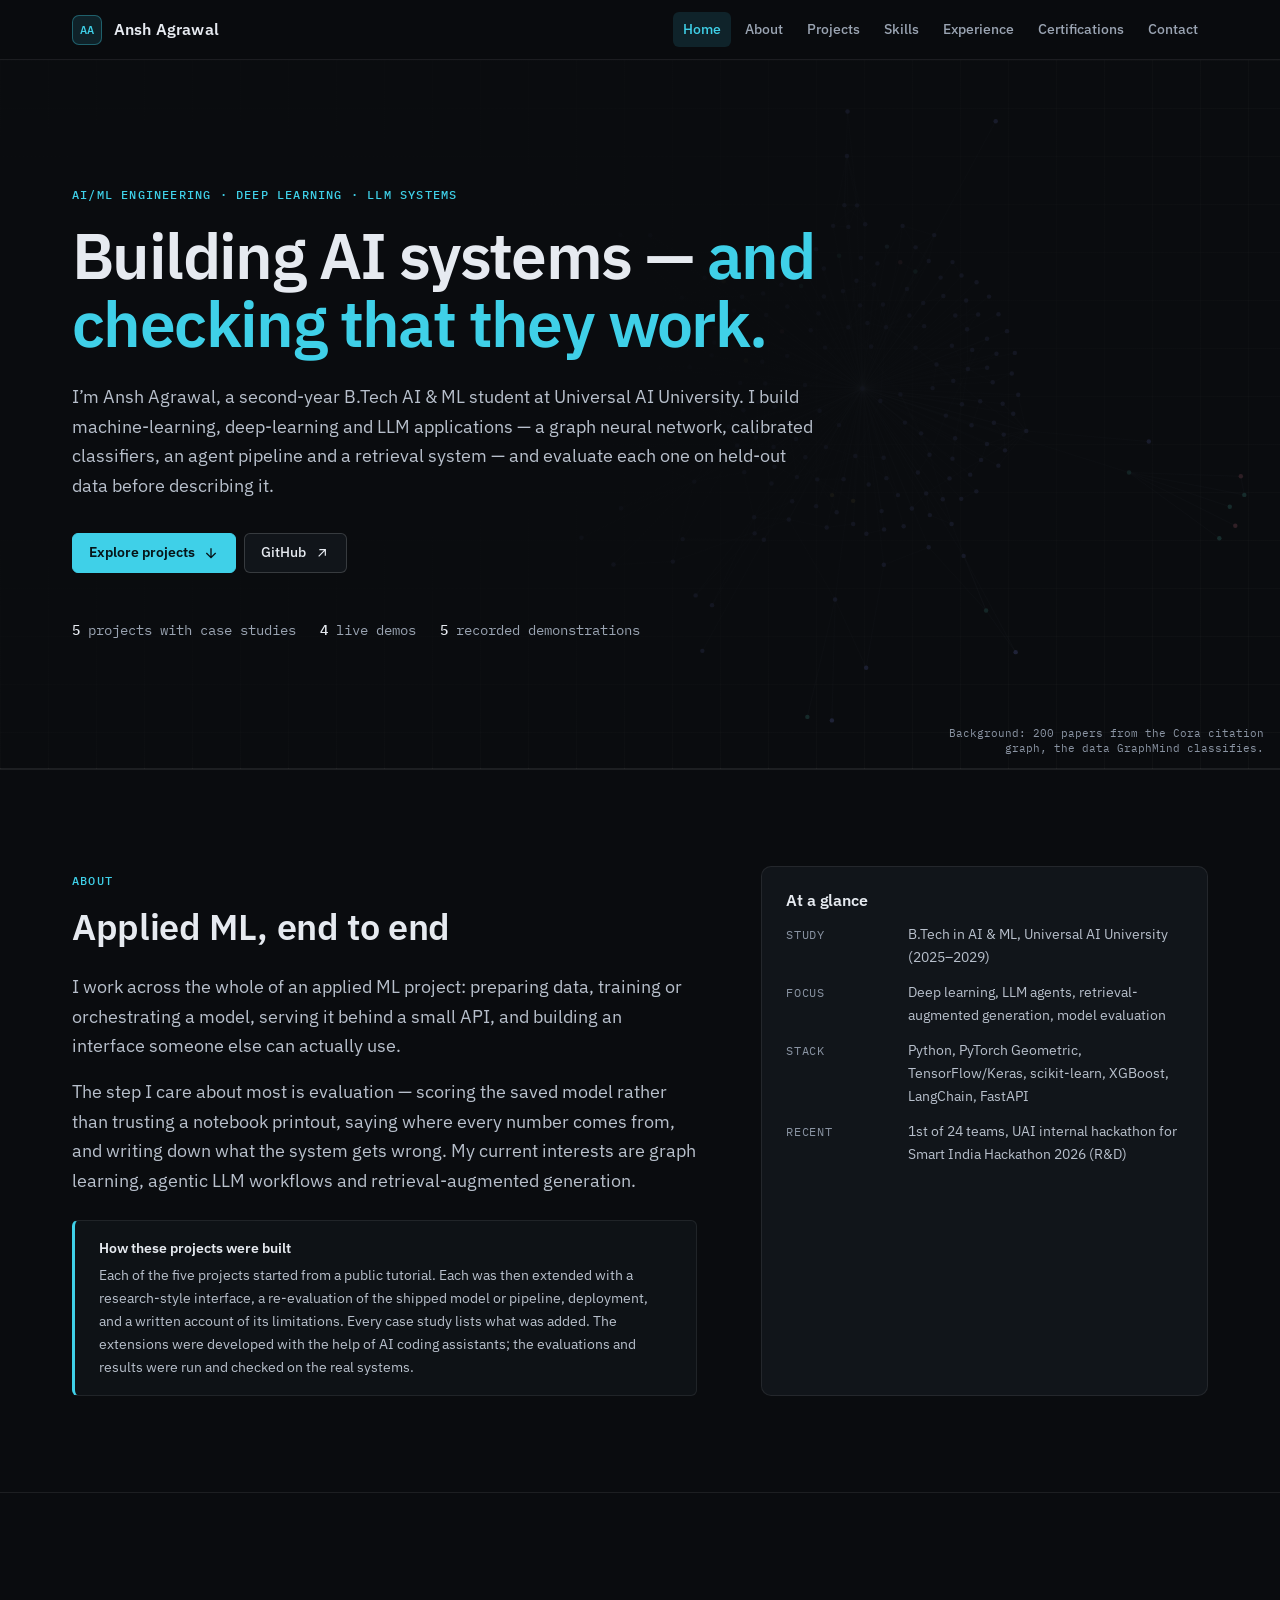
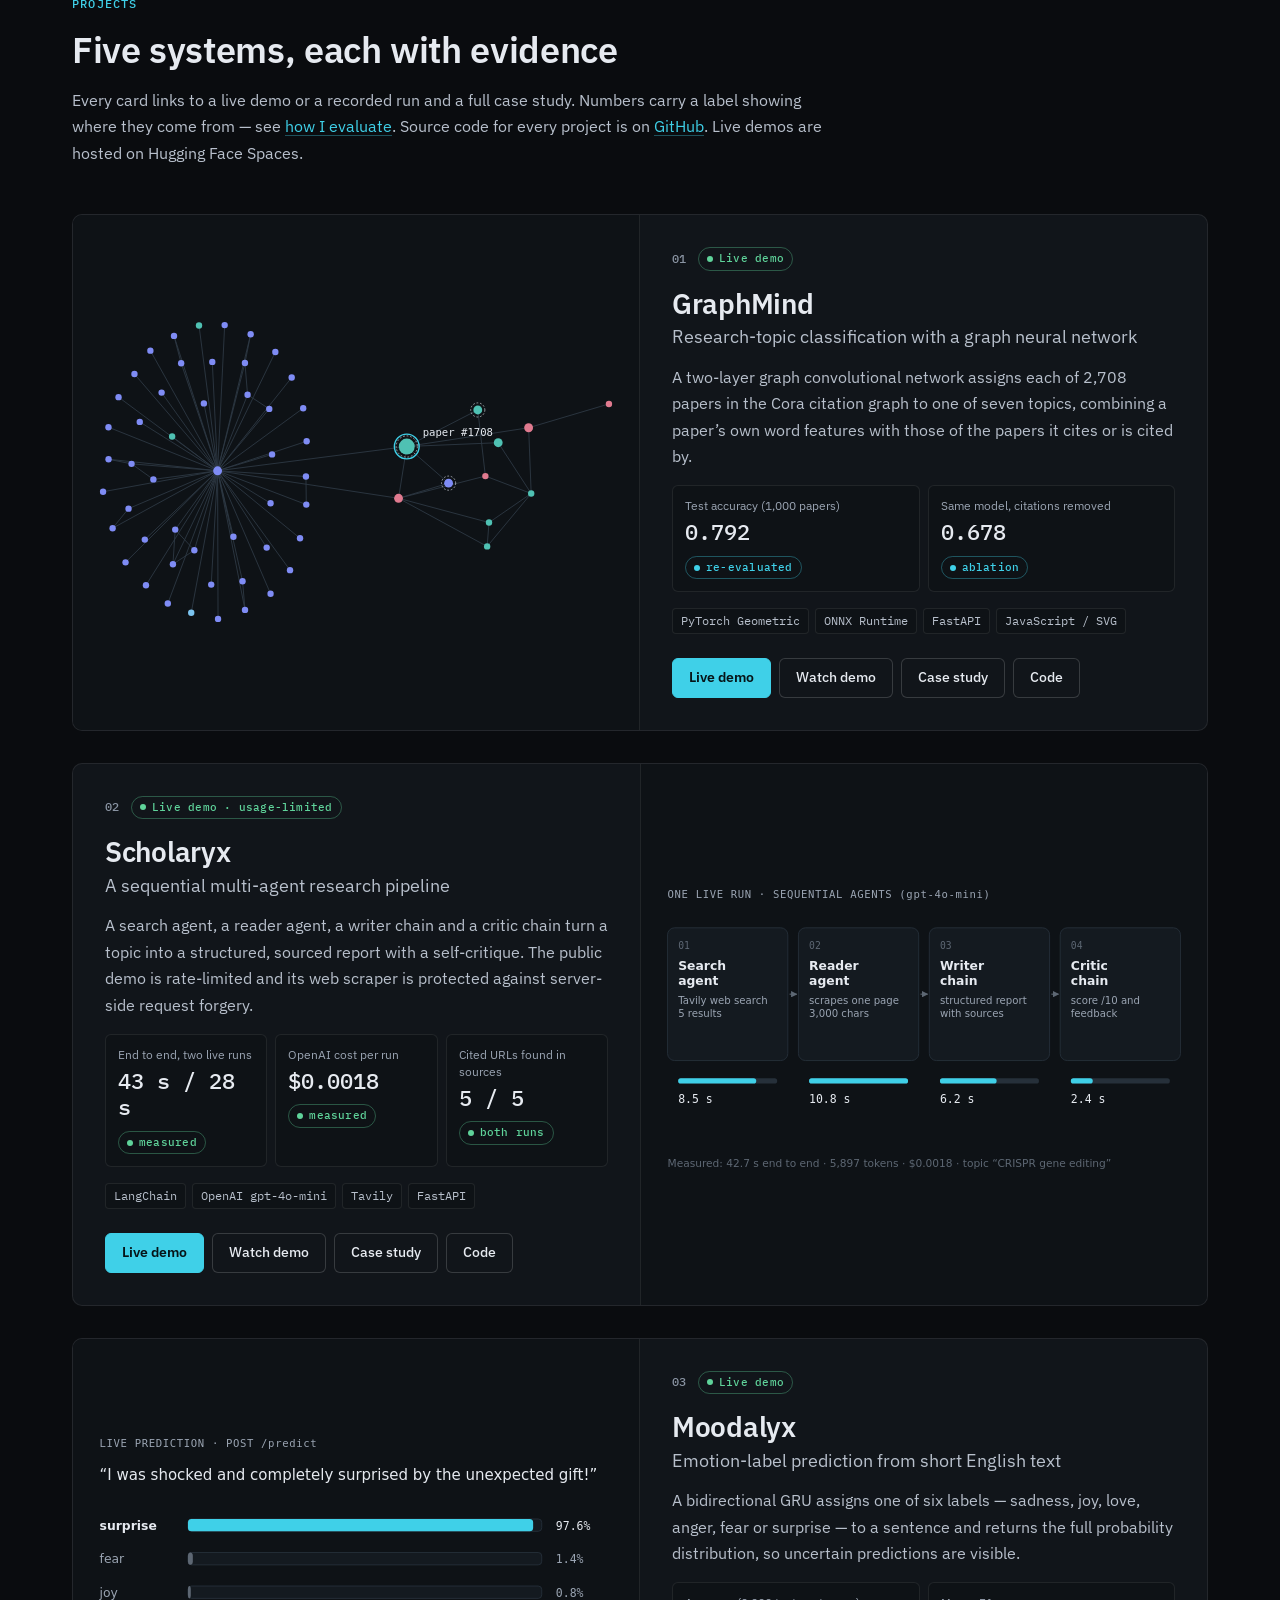
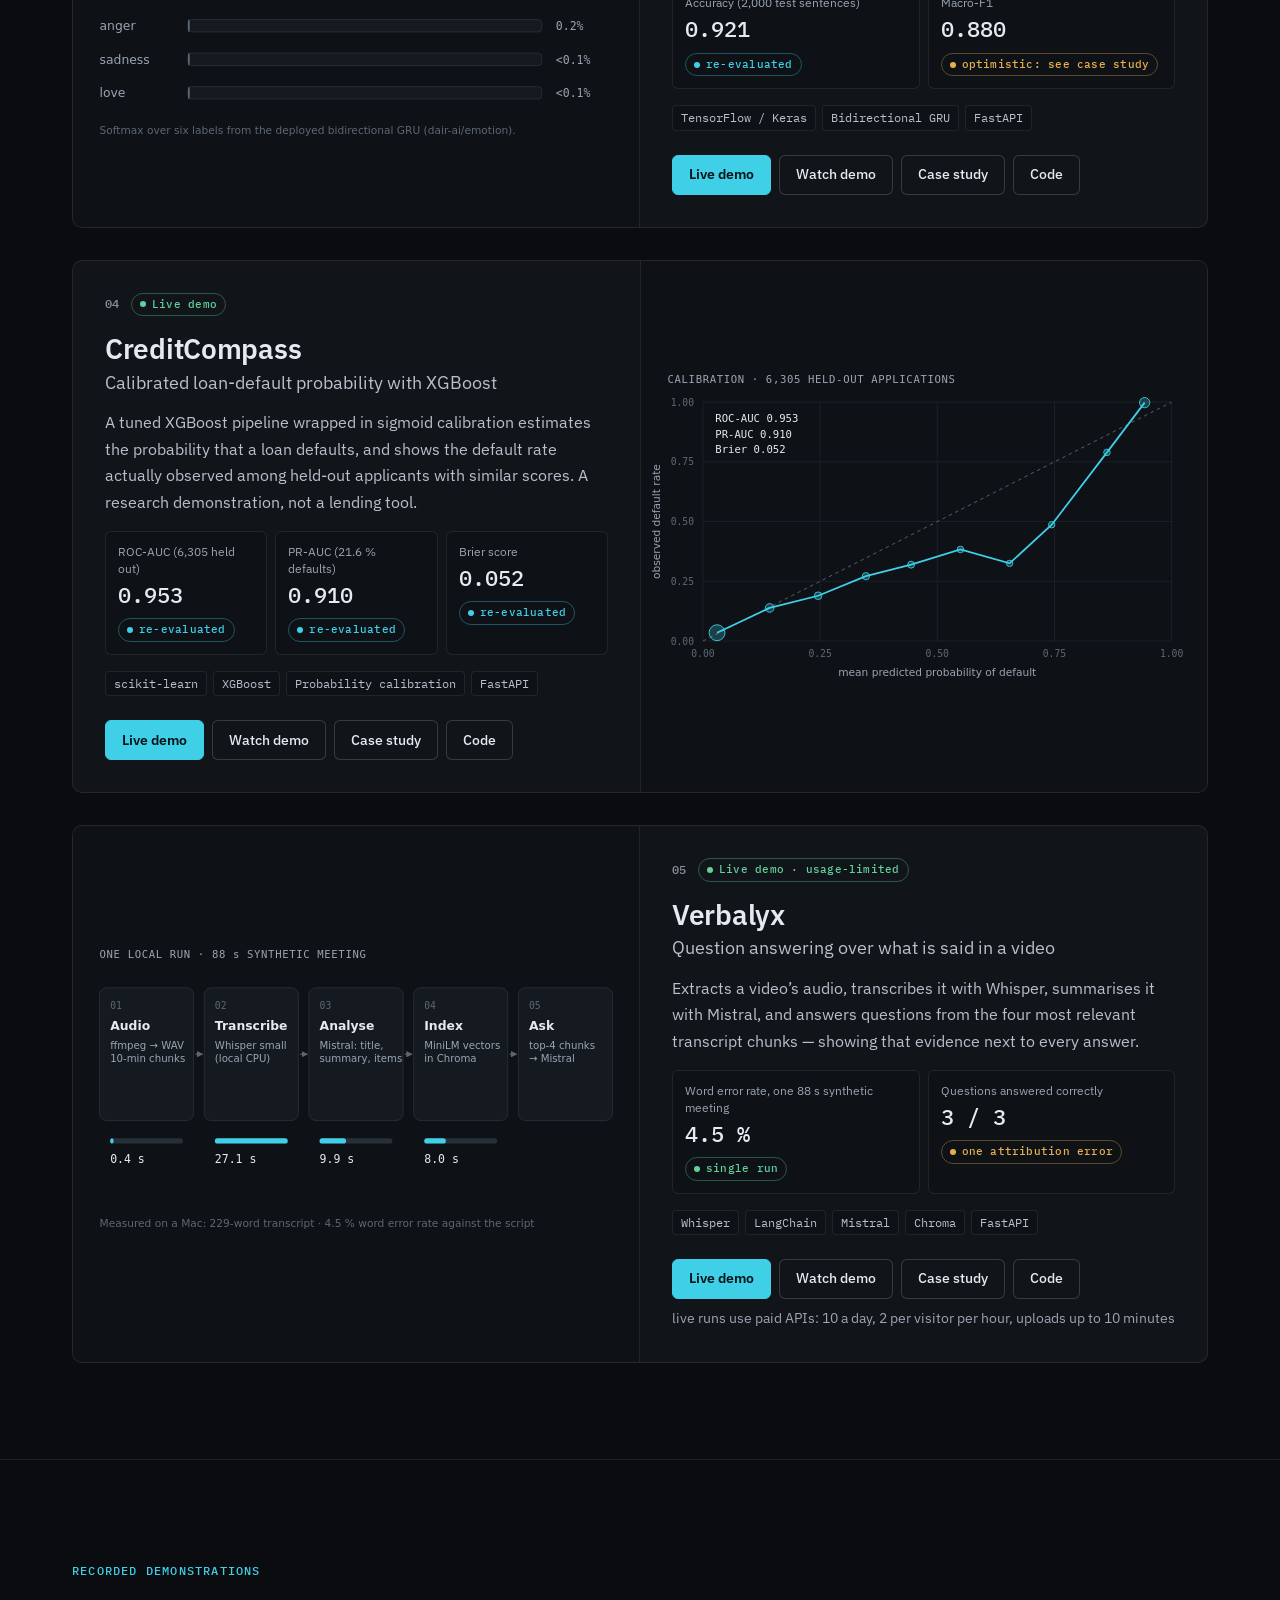
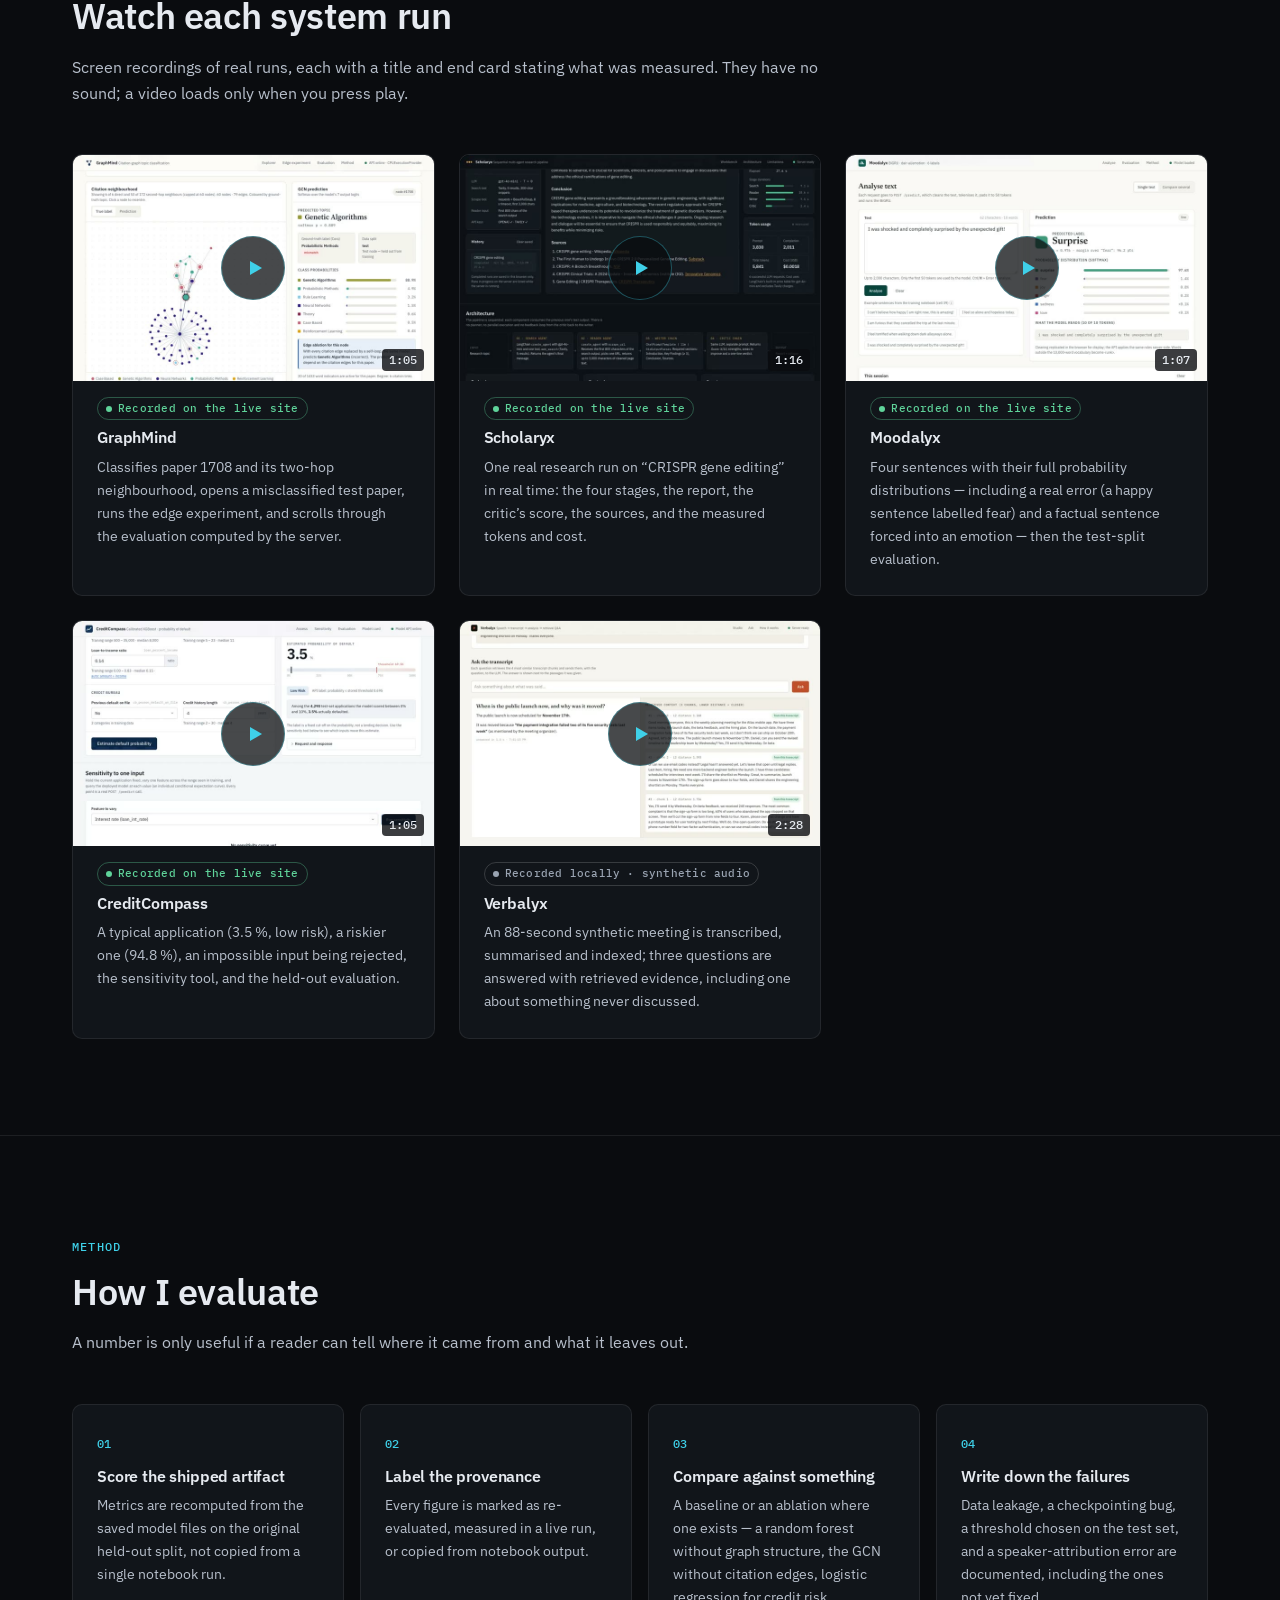
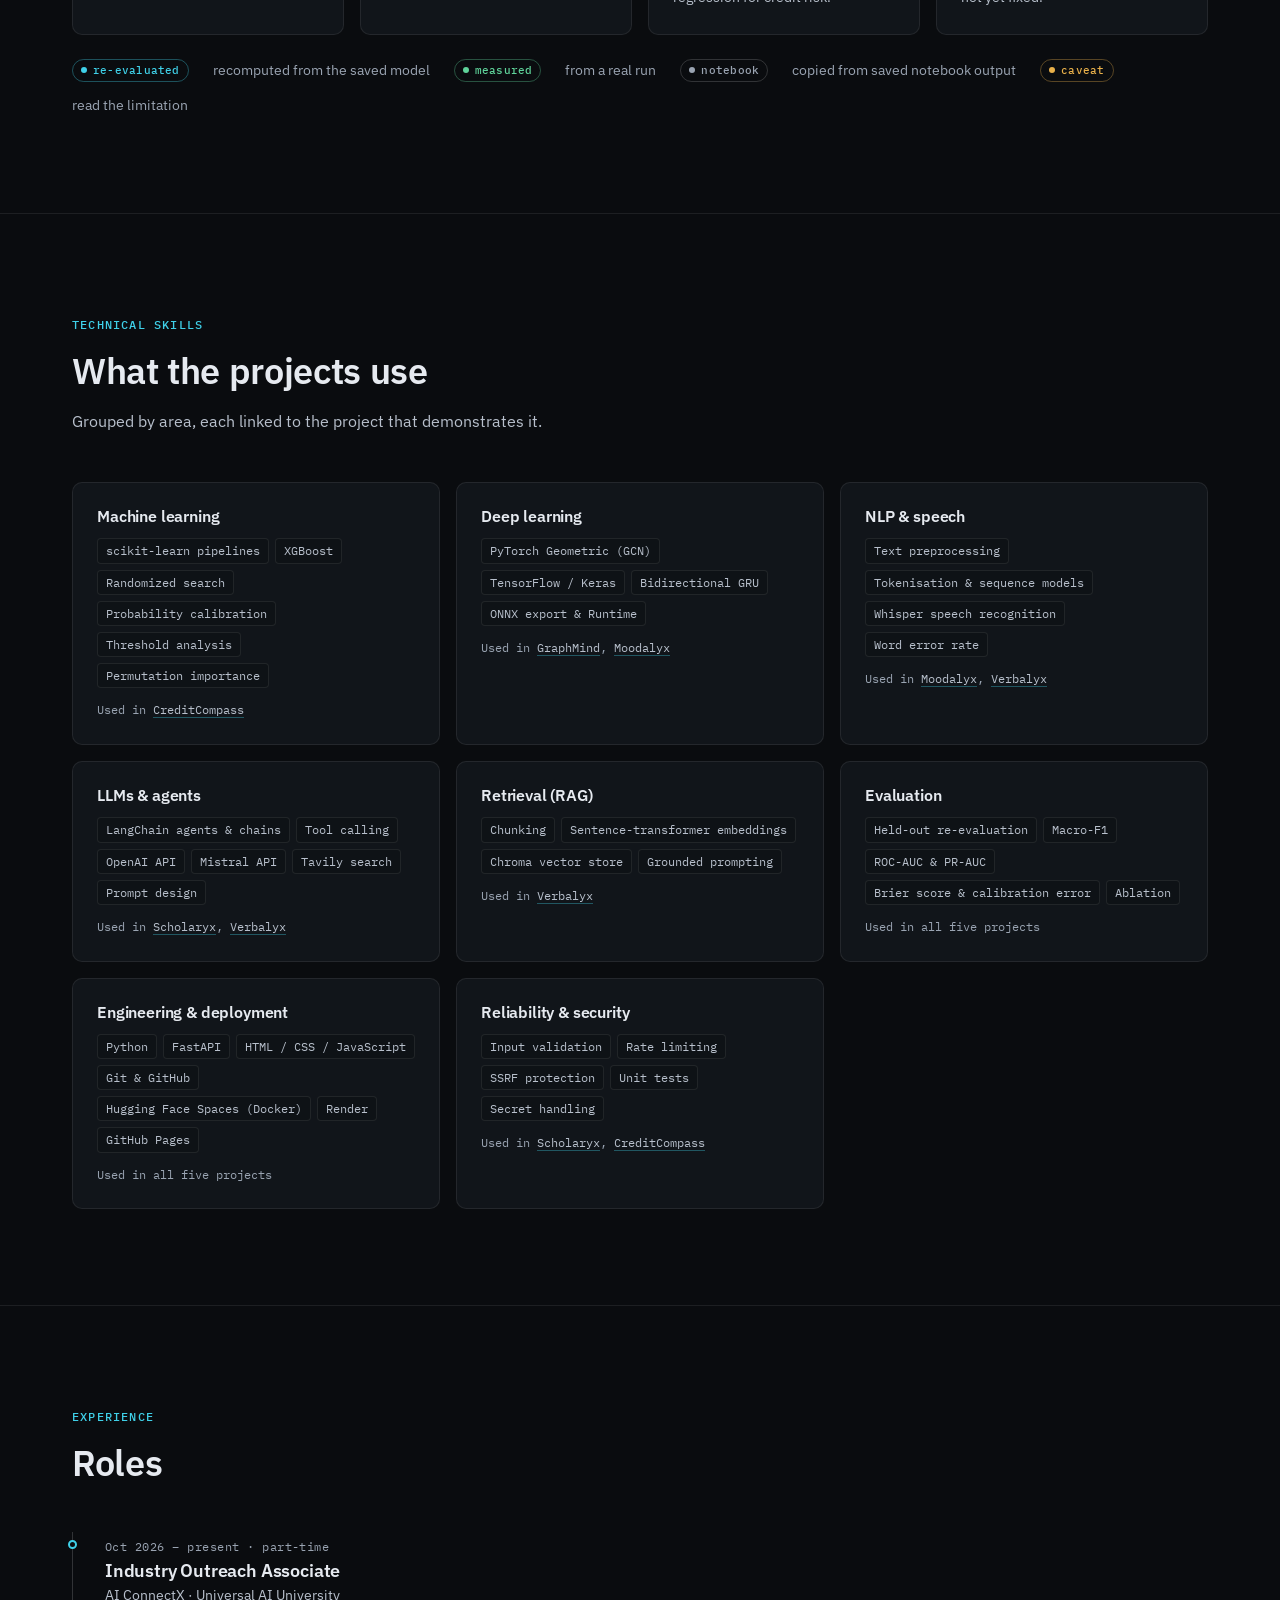
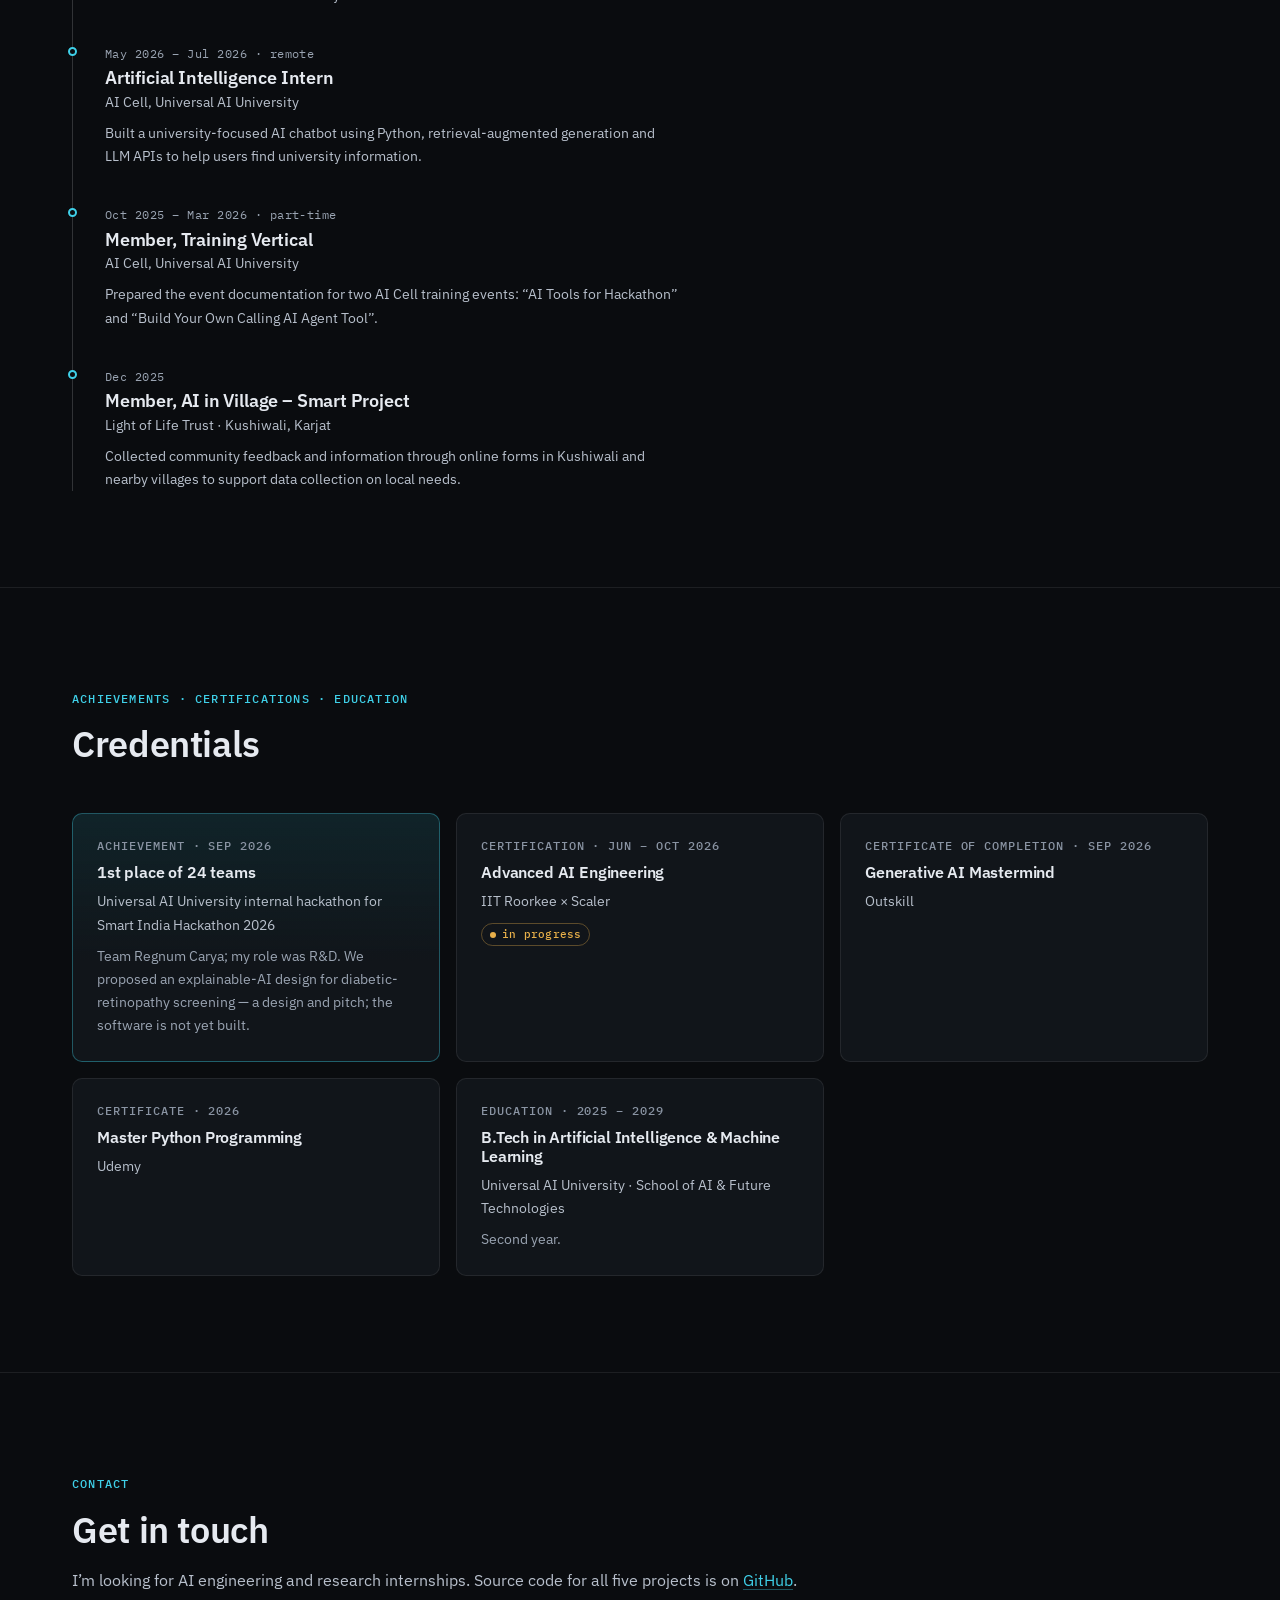
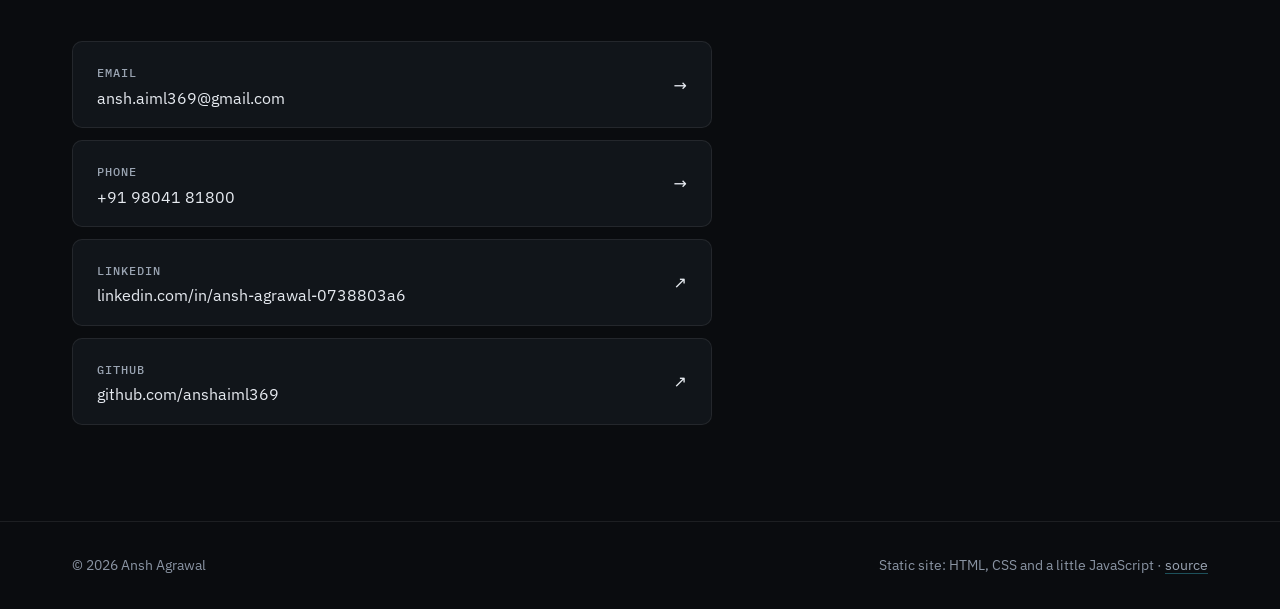
==== commit 04755efd: "Link public GitHub repos instead of 'code on request' Co-Authored-By: Claude Opus 5.5 <noreply@anthr" ====
--- a/index.html
+++ b/index.html
@@ -105,7 +105,7 @@
         <div class="section-head">
           <span class="eyebrow">Projects</span>
           <h2 id="projects-title">Five systems, each with evidence</h2>
-          <p>Every card links to a live demo or a recorded run and a full case study. Numbers carry a label showing where they come from — see <a href="#evaluation">how I evaluate</a>. Source code is available on request. Live demos are hosted on Hugging Face Spaces.</p>
+          <p>Every card links to a live demo or a recorded run and a full case study. Numbers carry a label showing where they come from — see <a href="#evaluation">how I evaluate</a>. Source code for every project is on <a href="https://github.com/anshaiml369" target="_blank" rel="noopener">GitHub</a>. Live demos are hosted on Hugging Face Spaces.</p>
         </div>
 
         <div class="projects">
@@ -125,7 +125,7 @@
                 <a class="btn btn-primary" href="https://anshaiml369.github.io/graphmind/" target="_blank" rel="noopener">Live demo</a>
                 <a class="btn" href="#demo-graphmind">Watch demo</a>
                 <a class="btn" href="projects/graphmind.html">Case study</a>
-                <span class="note-inline">Code on request</span>
+                <a class="btn" href="https://github.com/anshaiml369/graphmind" target="_blank" rel="noopener">Code</a>
               </div>
             </div>
           </article>
@@ -147,7 +147,7 @@
                 <a class="btn btn-primary" href="https://anshaiml369.github.io/scholaryx/" target="_blank" rel="noopener">Live demo</a>
                 <a class="btn" href="#demo-scholaryx">Watch demo</a>
                 <a class="btn" href="projects/scholaryx.html">Case study</a>
-                <span class="note-inline">Code on request</span>
+                <a class="btn" href="https://github.com/anshaiml369/scholaryx" target="_blank" rel="noopener">Code</a>
               </div>
             </div>
           </article>
@@ -168,7 +168,7 @@
                 <a class="btn btn-primary" href="https://anshaiml369.github.io/moodalyx/" target="_blank" rel="noopener">Live demo</a>
                 <a class="btn" href="#demo-moodalyx">Watch demo</a>
                 <a class="btn" href="projects/moodalyx.html">Case study</a>
-                <span class="note-inline">Code on request</span>
+                <a class="btn" href="https://github.com/anshaiml369/moodalyx" target="_blank" rel="noopener">Code</a>
               </div>
             </div>
           </article>
@@ -190,7 +190,7 @@
                 <a class="btn btn-primary" href="https://anshaiml369.github.io/creditcompass/" target="_blank" rel="noopener">Live demo</a>
                 <a class="btn" href="#demo-creditcompass">Watch demo</a>
                 <a class="btn" href="projects/creditcompass.html">Case study</a>
-                <span class="note-inline">Code on request</span>
+                <a class="btn" href="https://github.com/anshaiml369/creditcompass" target="_blank" rel="noopener">Code</a>
               </div>
             </div>
           </article>
@@ -211,7 +211,8 @@
                 <a class="btn btn-primary" href="https://anshaiml369.github.io/verbalyx/" target="_blank" rel="noopener">Live demo</a>
                 <a class="btn" href="#demo-verbalyx">Watch demo</a>
                 <a class="btn" href="projects/verbalyx.html">Case study</a>
-                <span class="note-inline">Code on request · live runs use paid APIs: 10 a day, 2 per visitor per hour, uploads up to 10 minutes</span>
+                <a class="btn" href="https://github.com/anshaiml369/verbalyx" target="_blank" rel="noopener">Code</a>
+                <span class="note-inline">live runs use paid APIs: 10 a day, 2 per visitor per hour, uploads up to 10 minutes</span>
               </div>
             </div>
           </article>
@@ -436,7 +437,7 @@
         <div class="section-head">
           <span class="eyebrow">Contact</span>
           <h2 id="contact-title">Get in touch</h2>
-          <p>I’m looking for AI engineering and research internships. Source code for the five projects is available on request.</p>
+          <p>I’m looking for AI engineering and research internships. Source code for all five projects is on <a href="https://github.com/anshaiml369" target="_blank" rel="noopener">GitHub</a>.</p>
         </div>
         <ul class="contact-list">
           <li><a href="mailto:ansh.aiml369@gmail.com"><span><span class="label">Email</span><br><span class="value">ansh.aiml369@gmail.com</span></span><span aria-hidden="true">→</span></a></li>
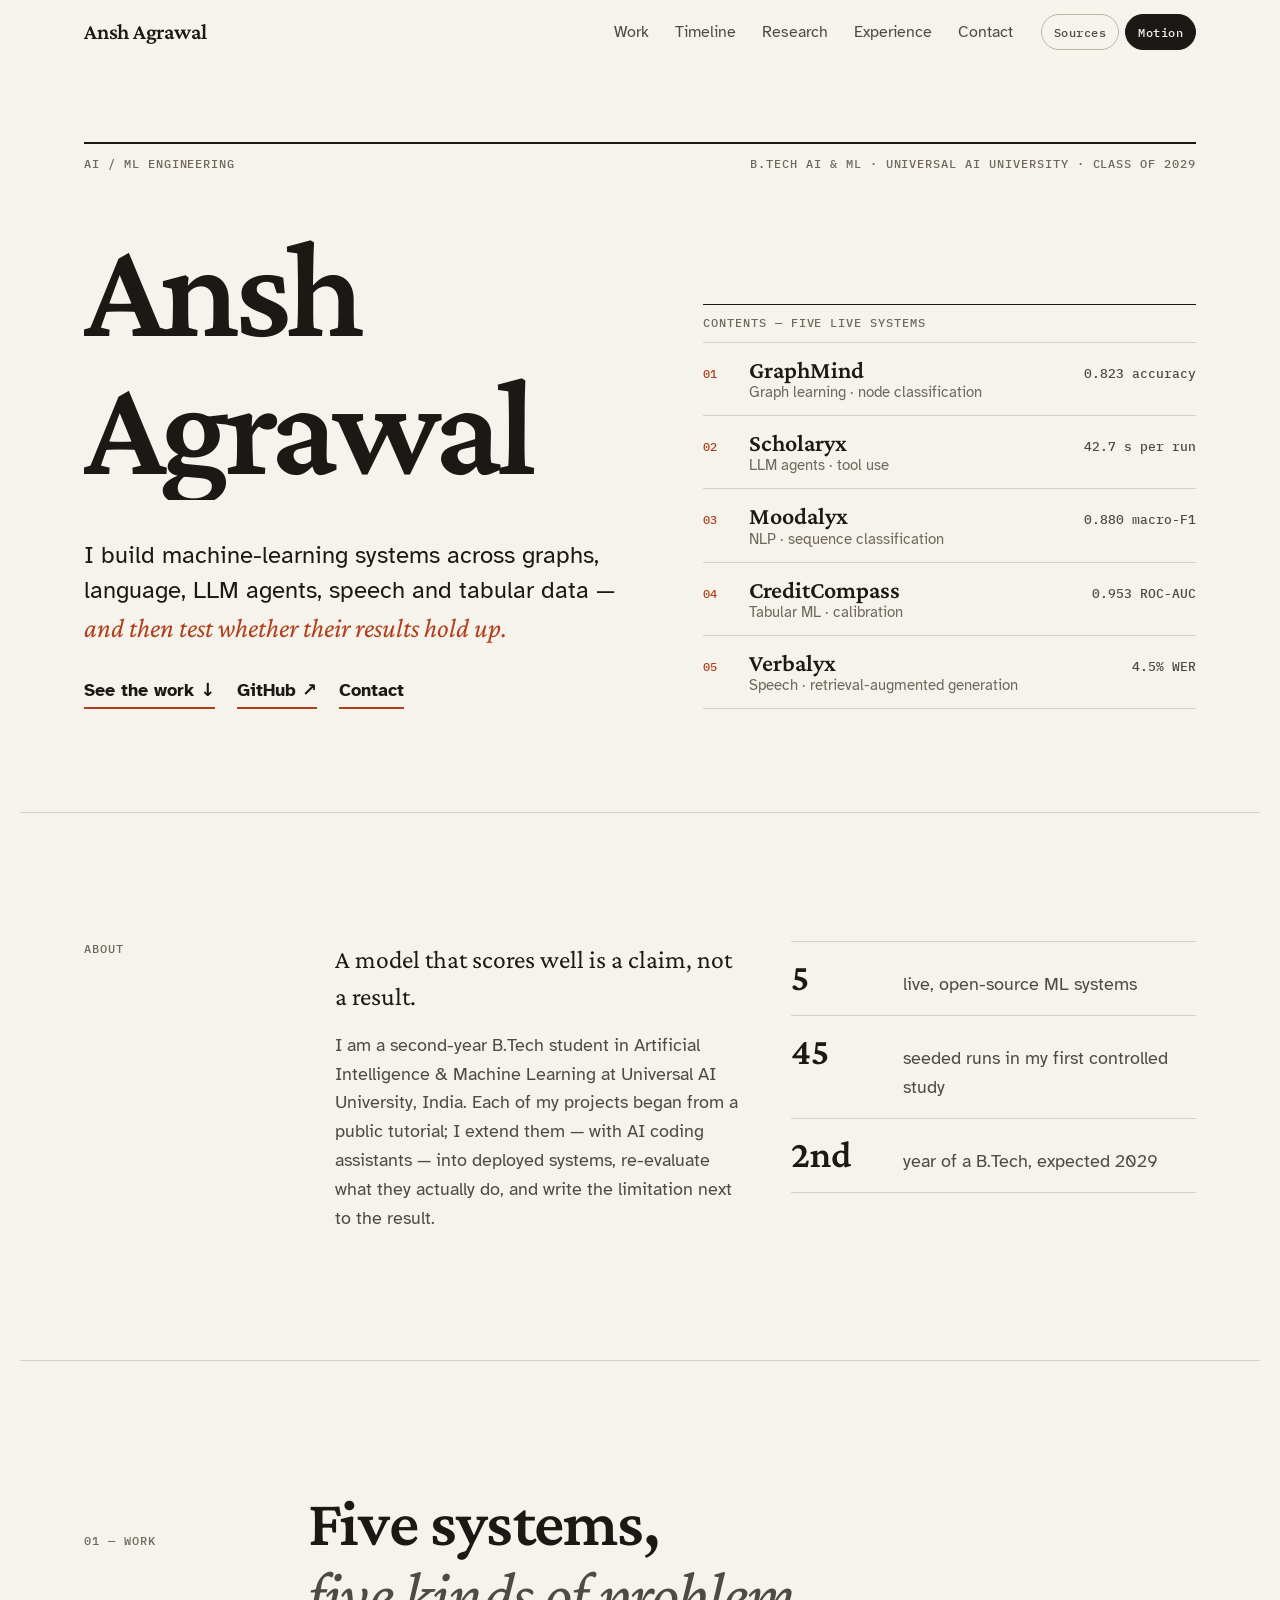
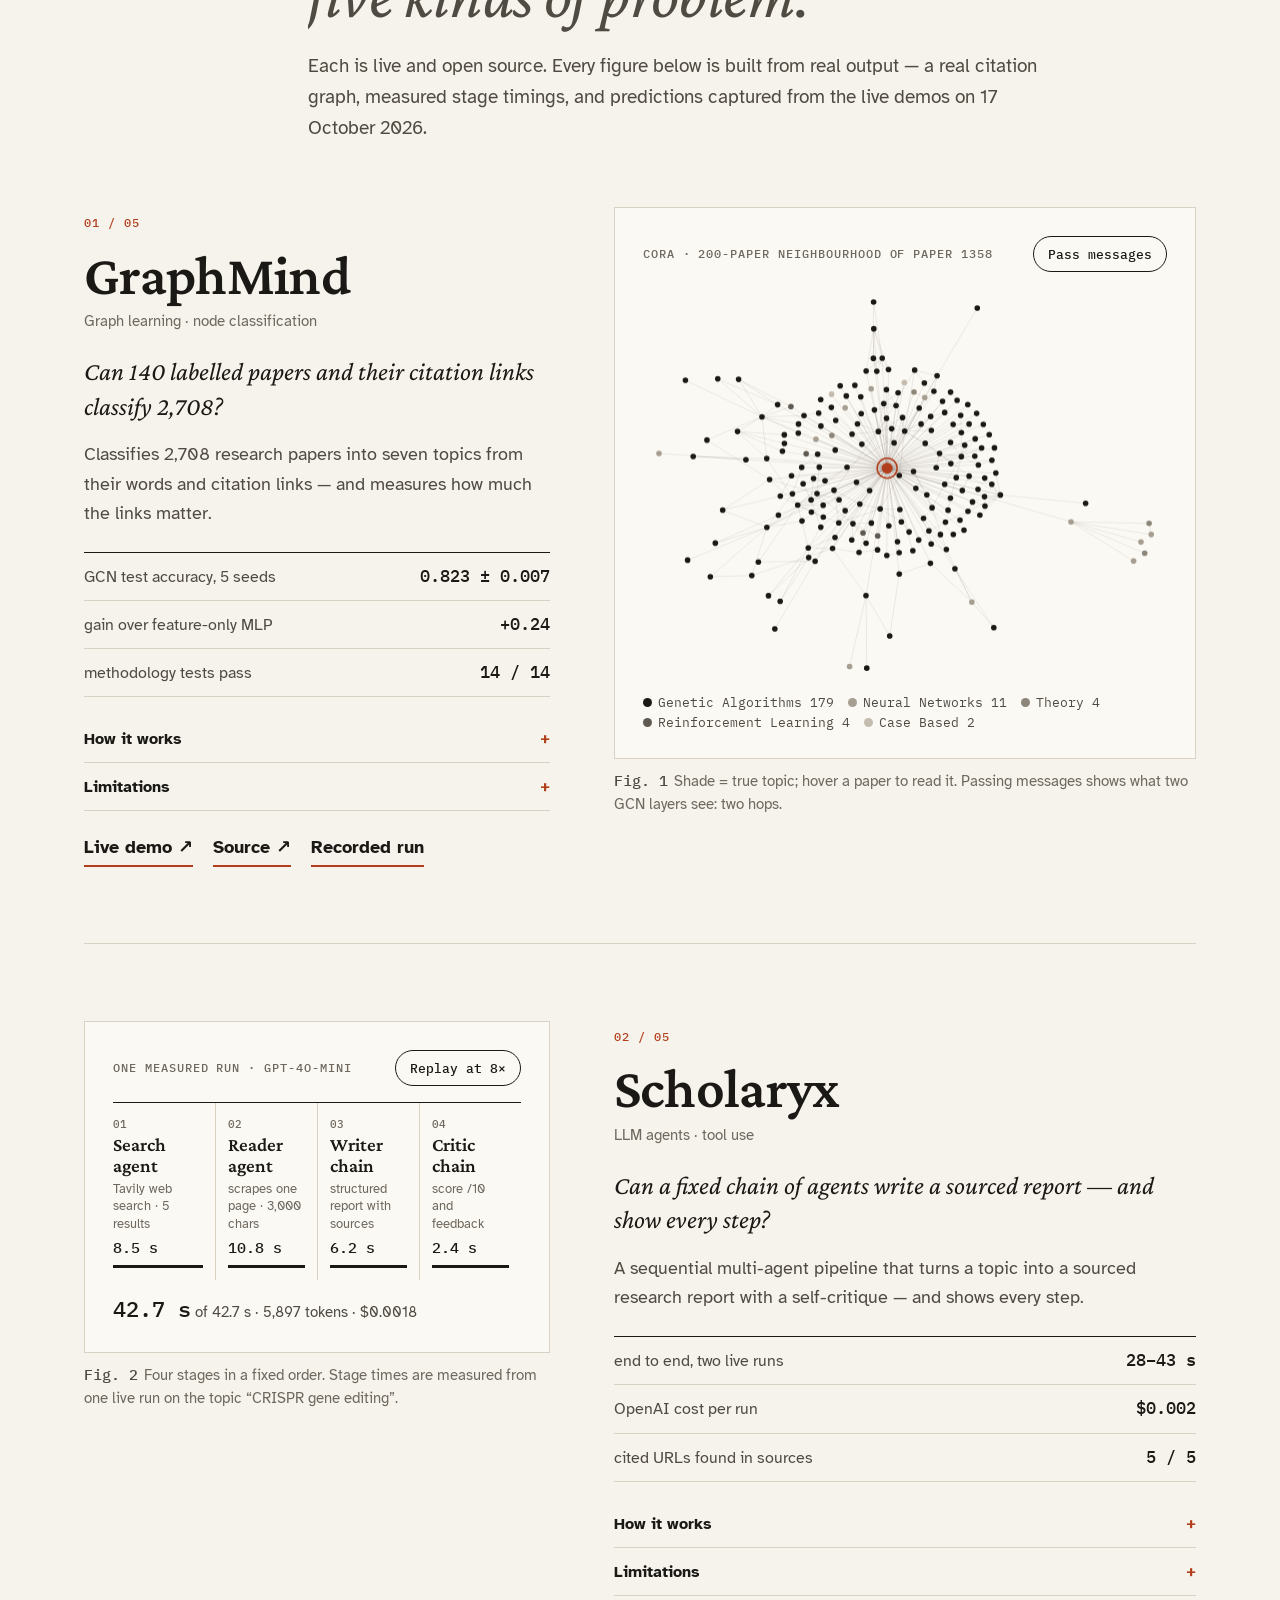
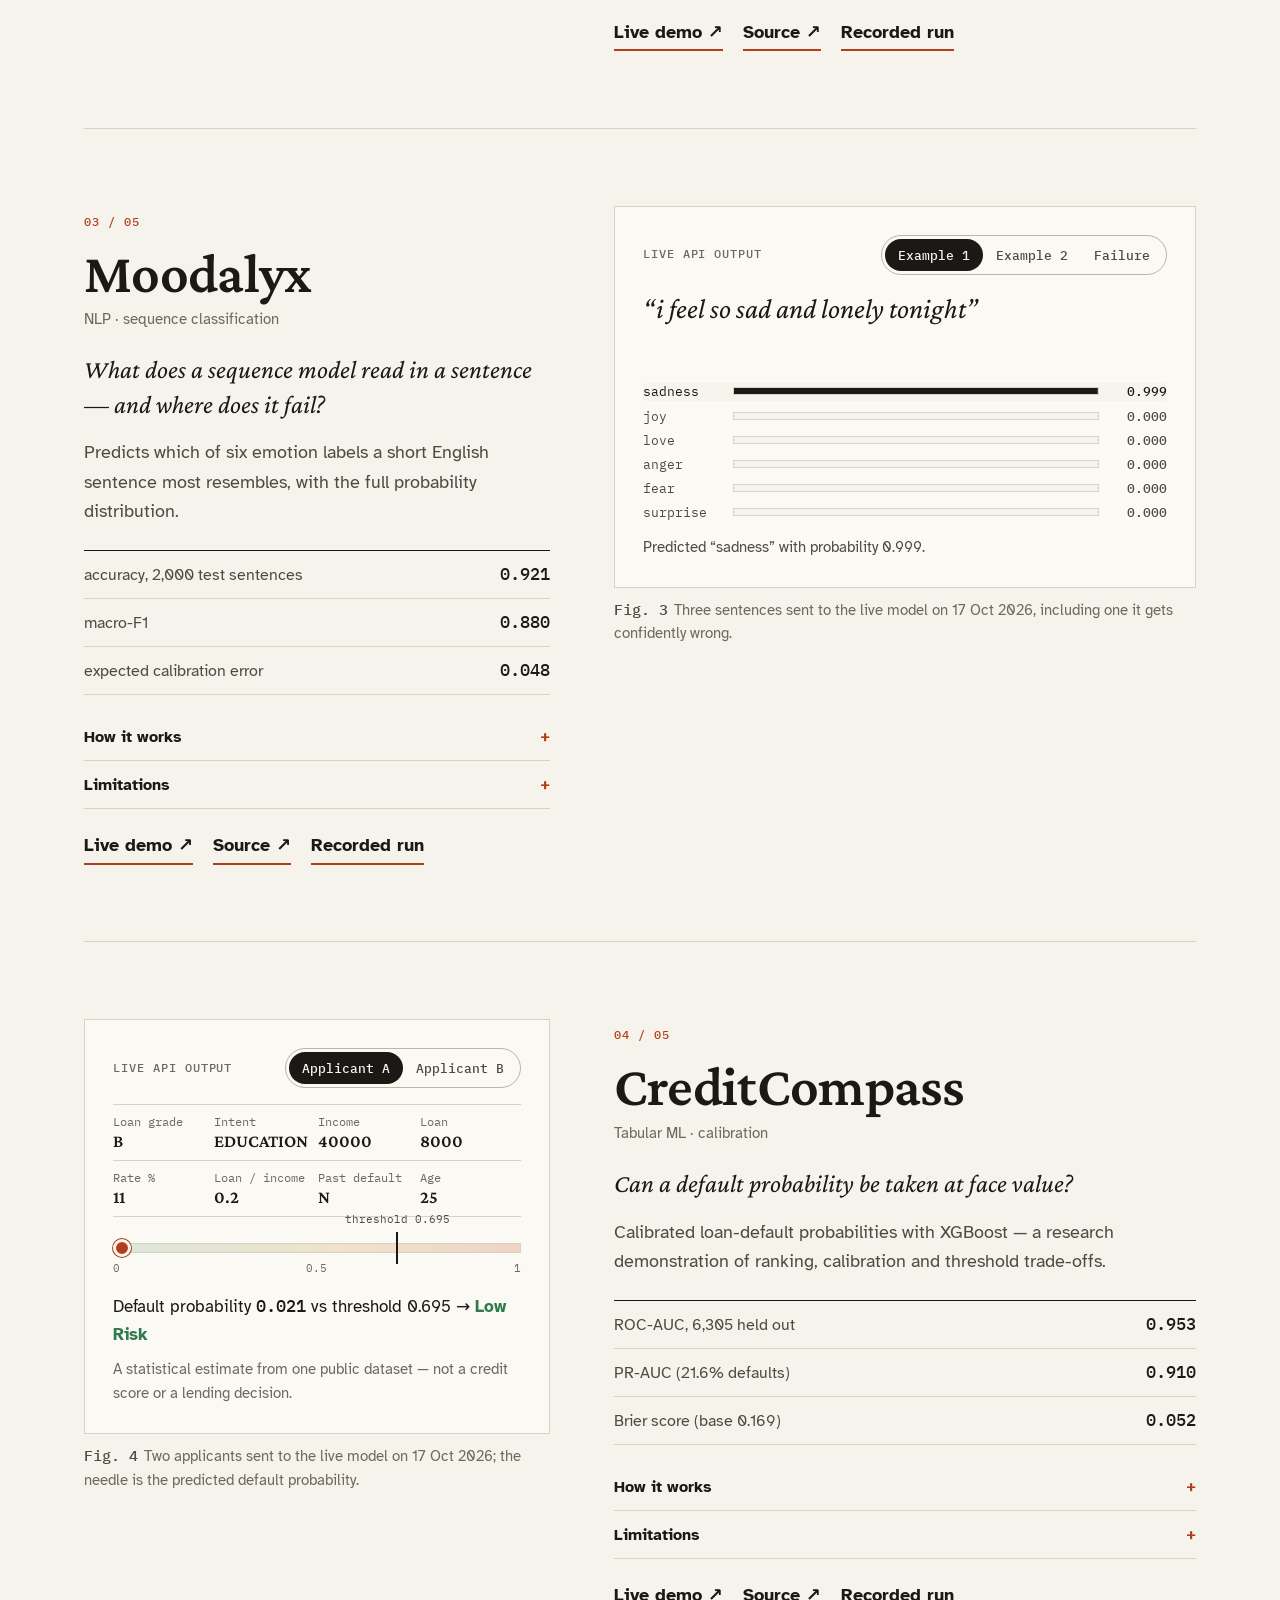
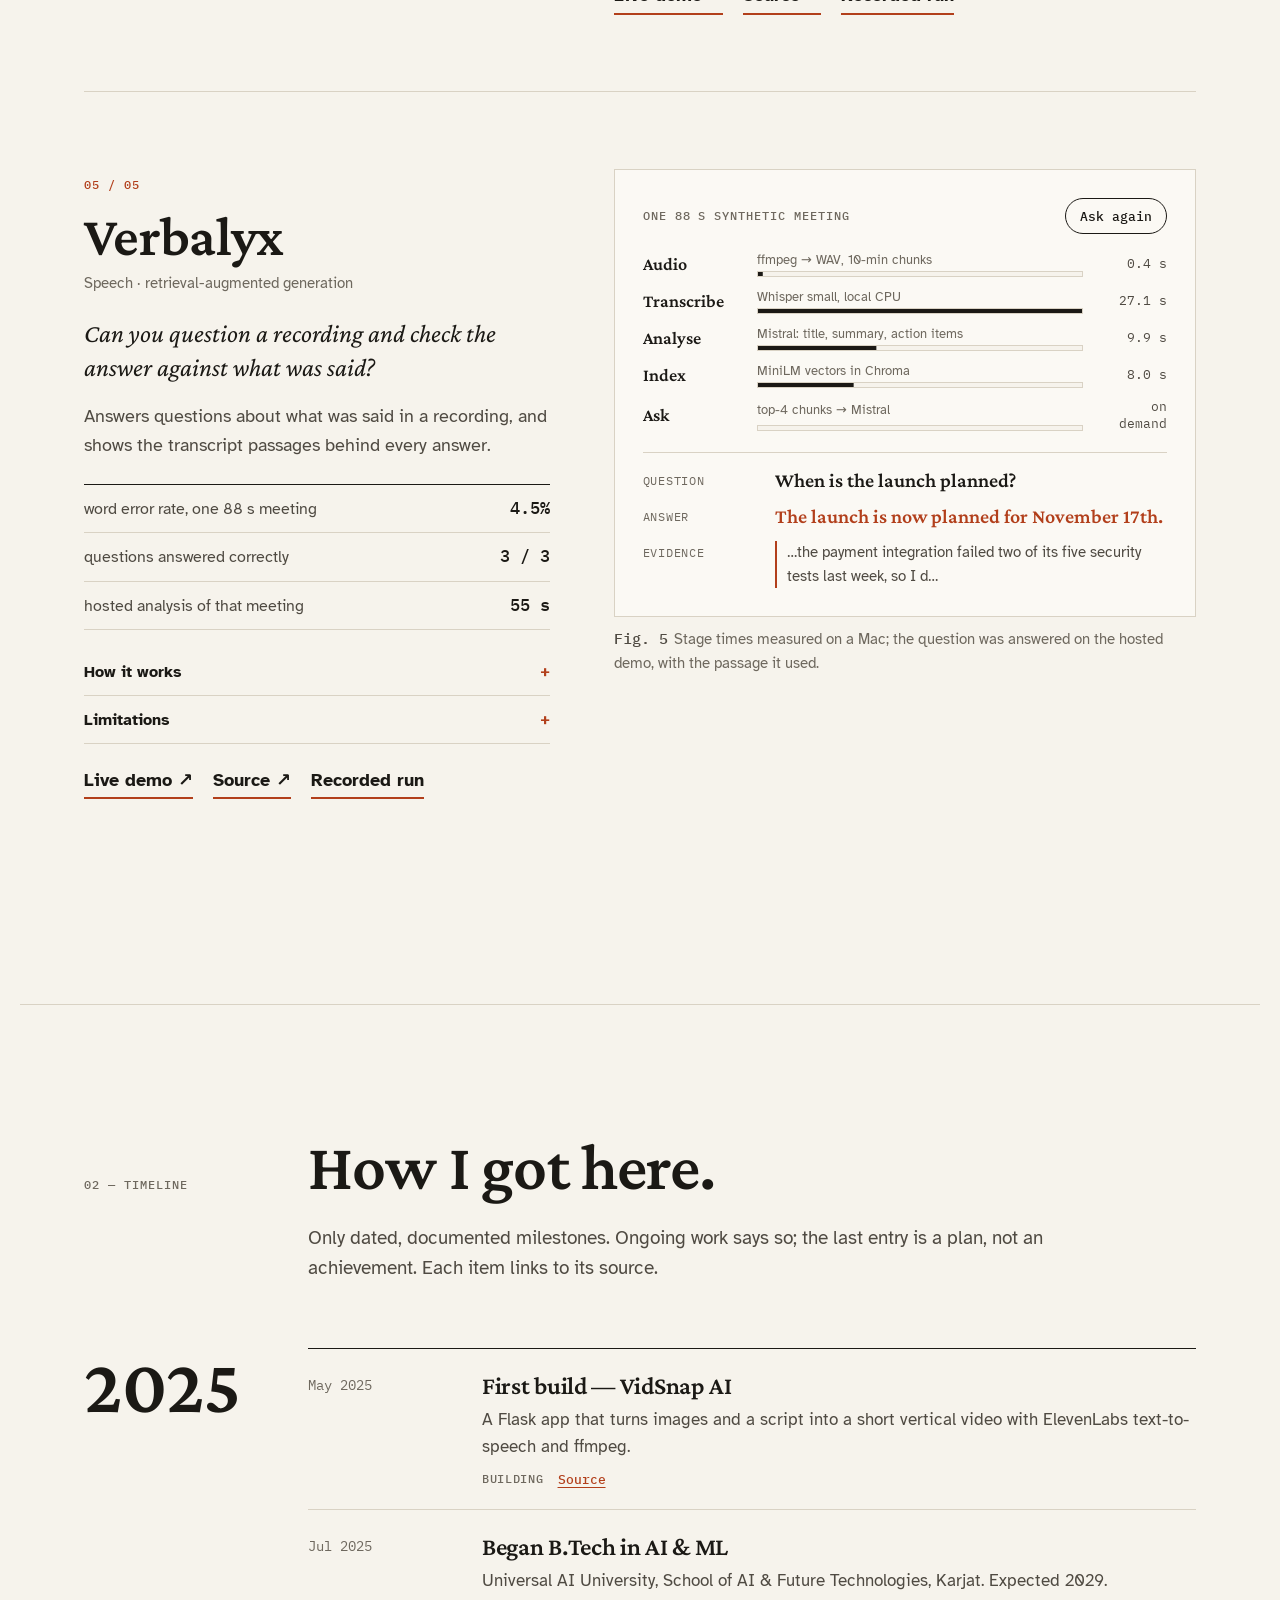
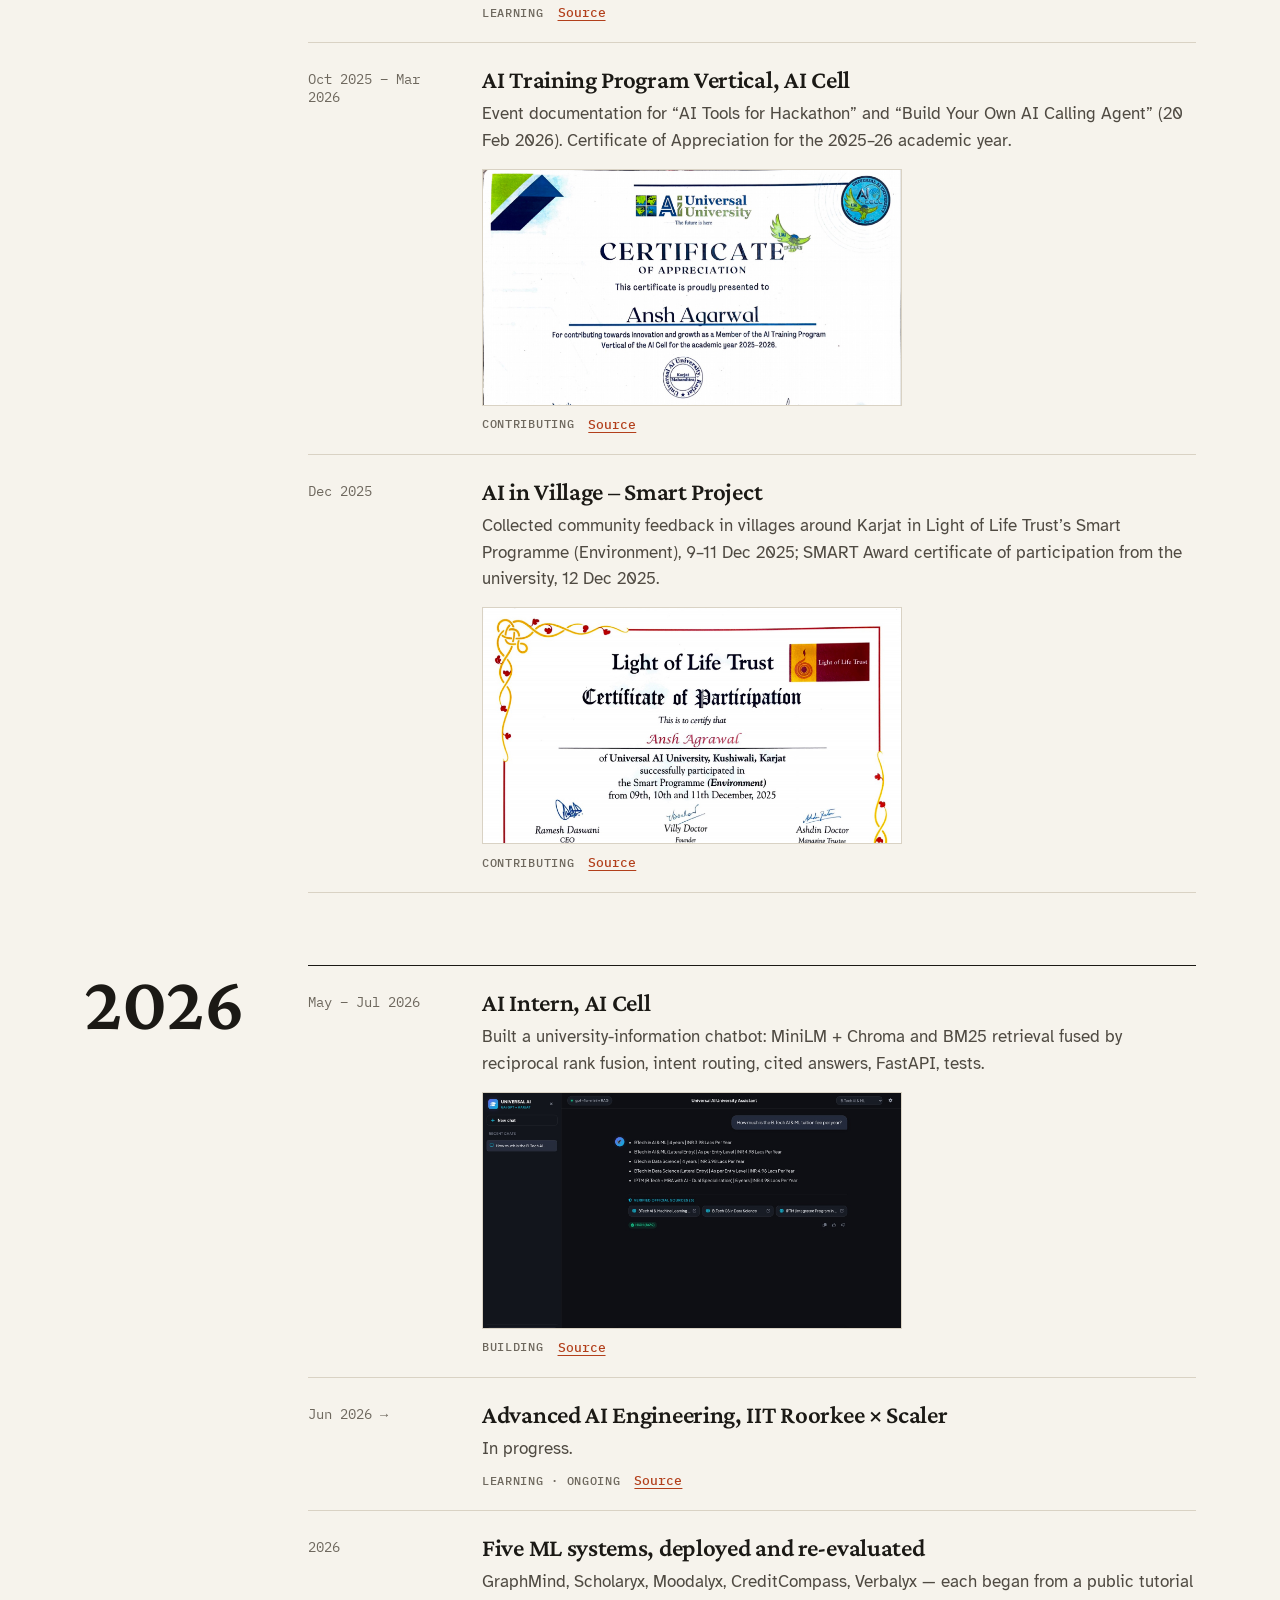
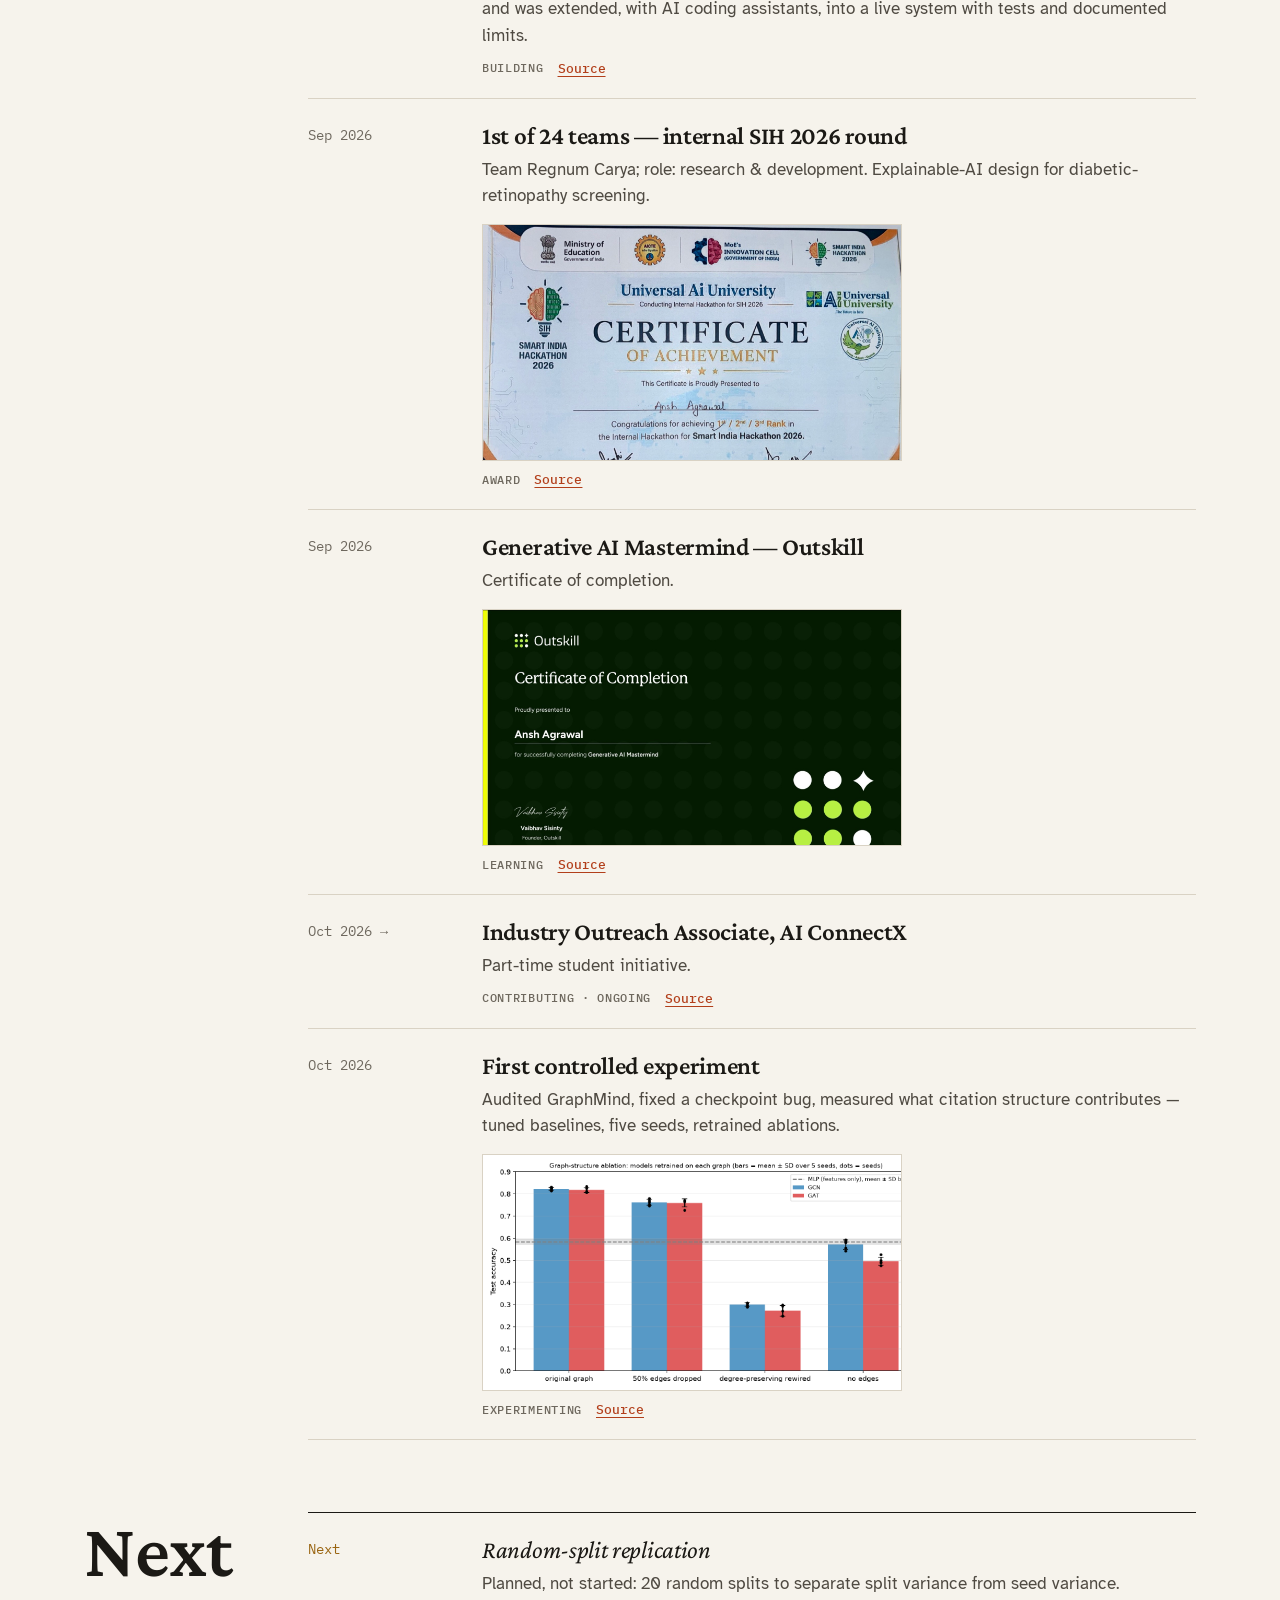
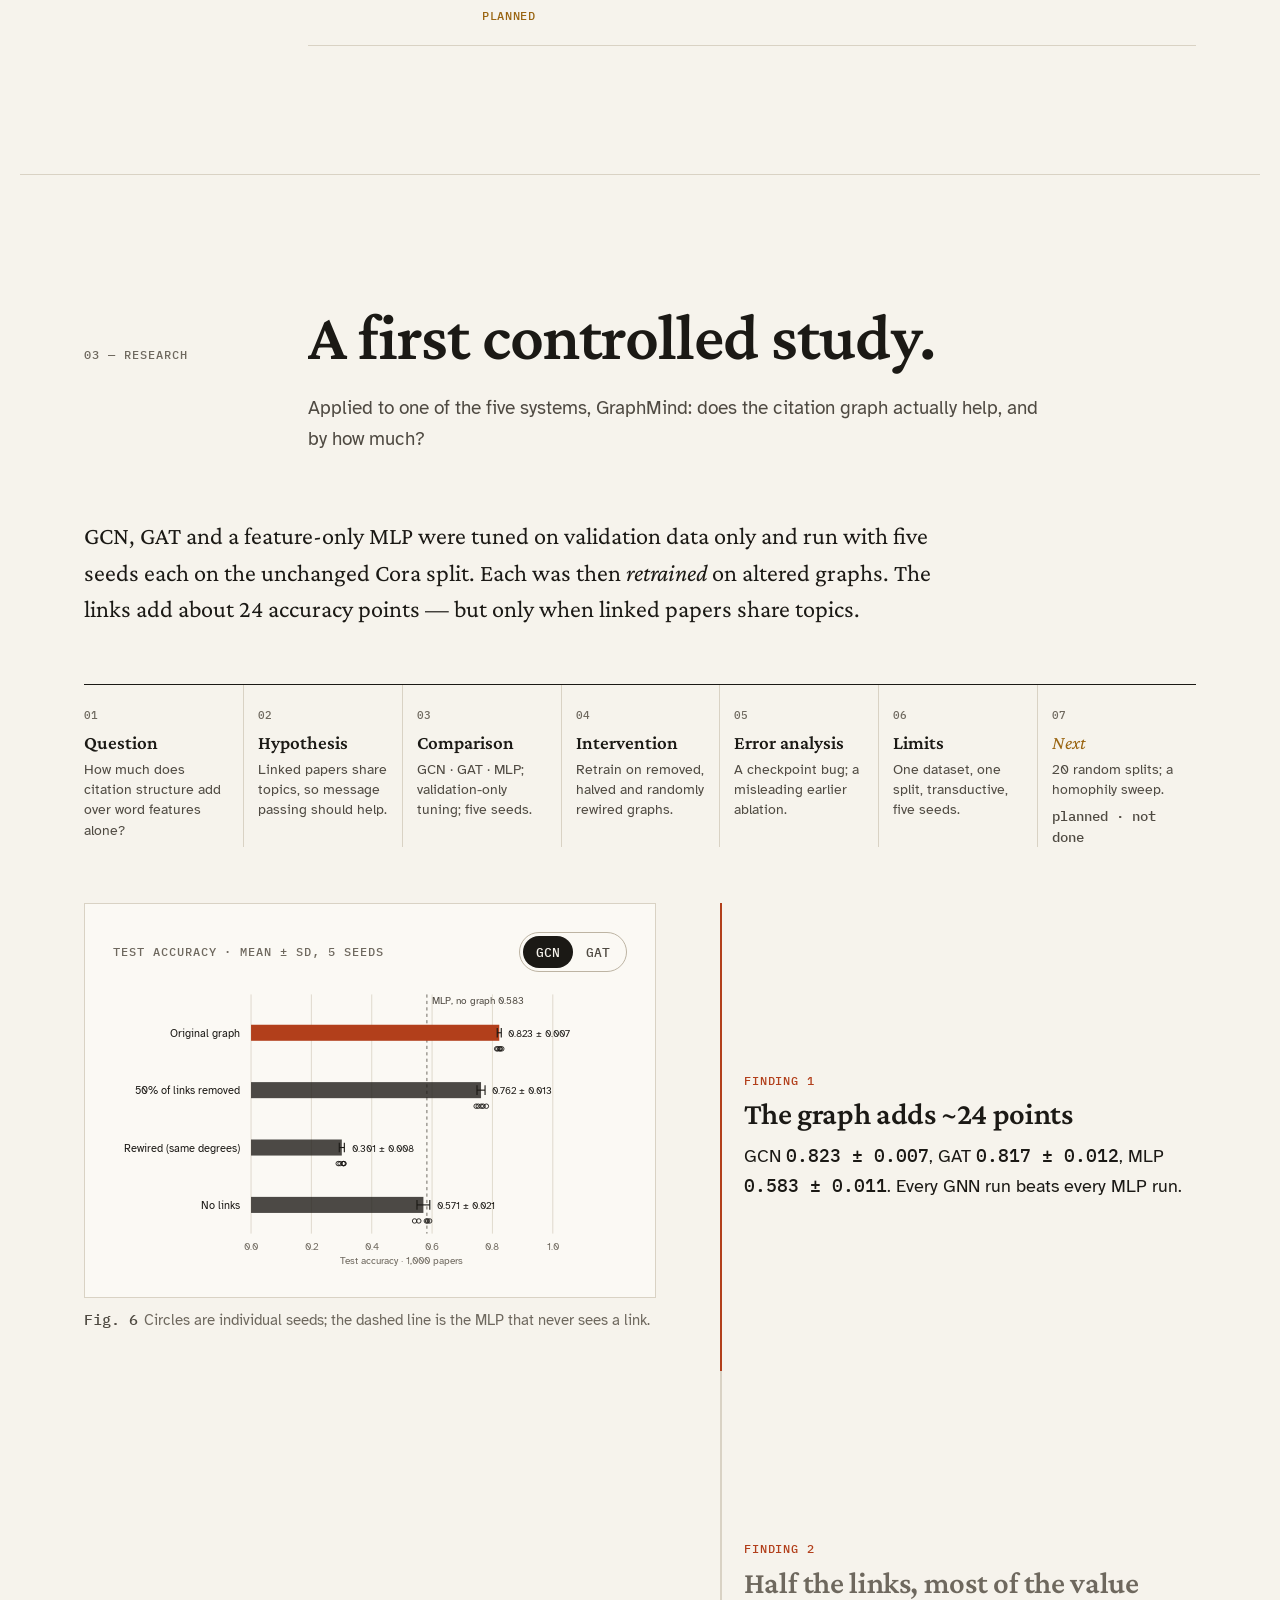
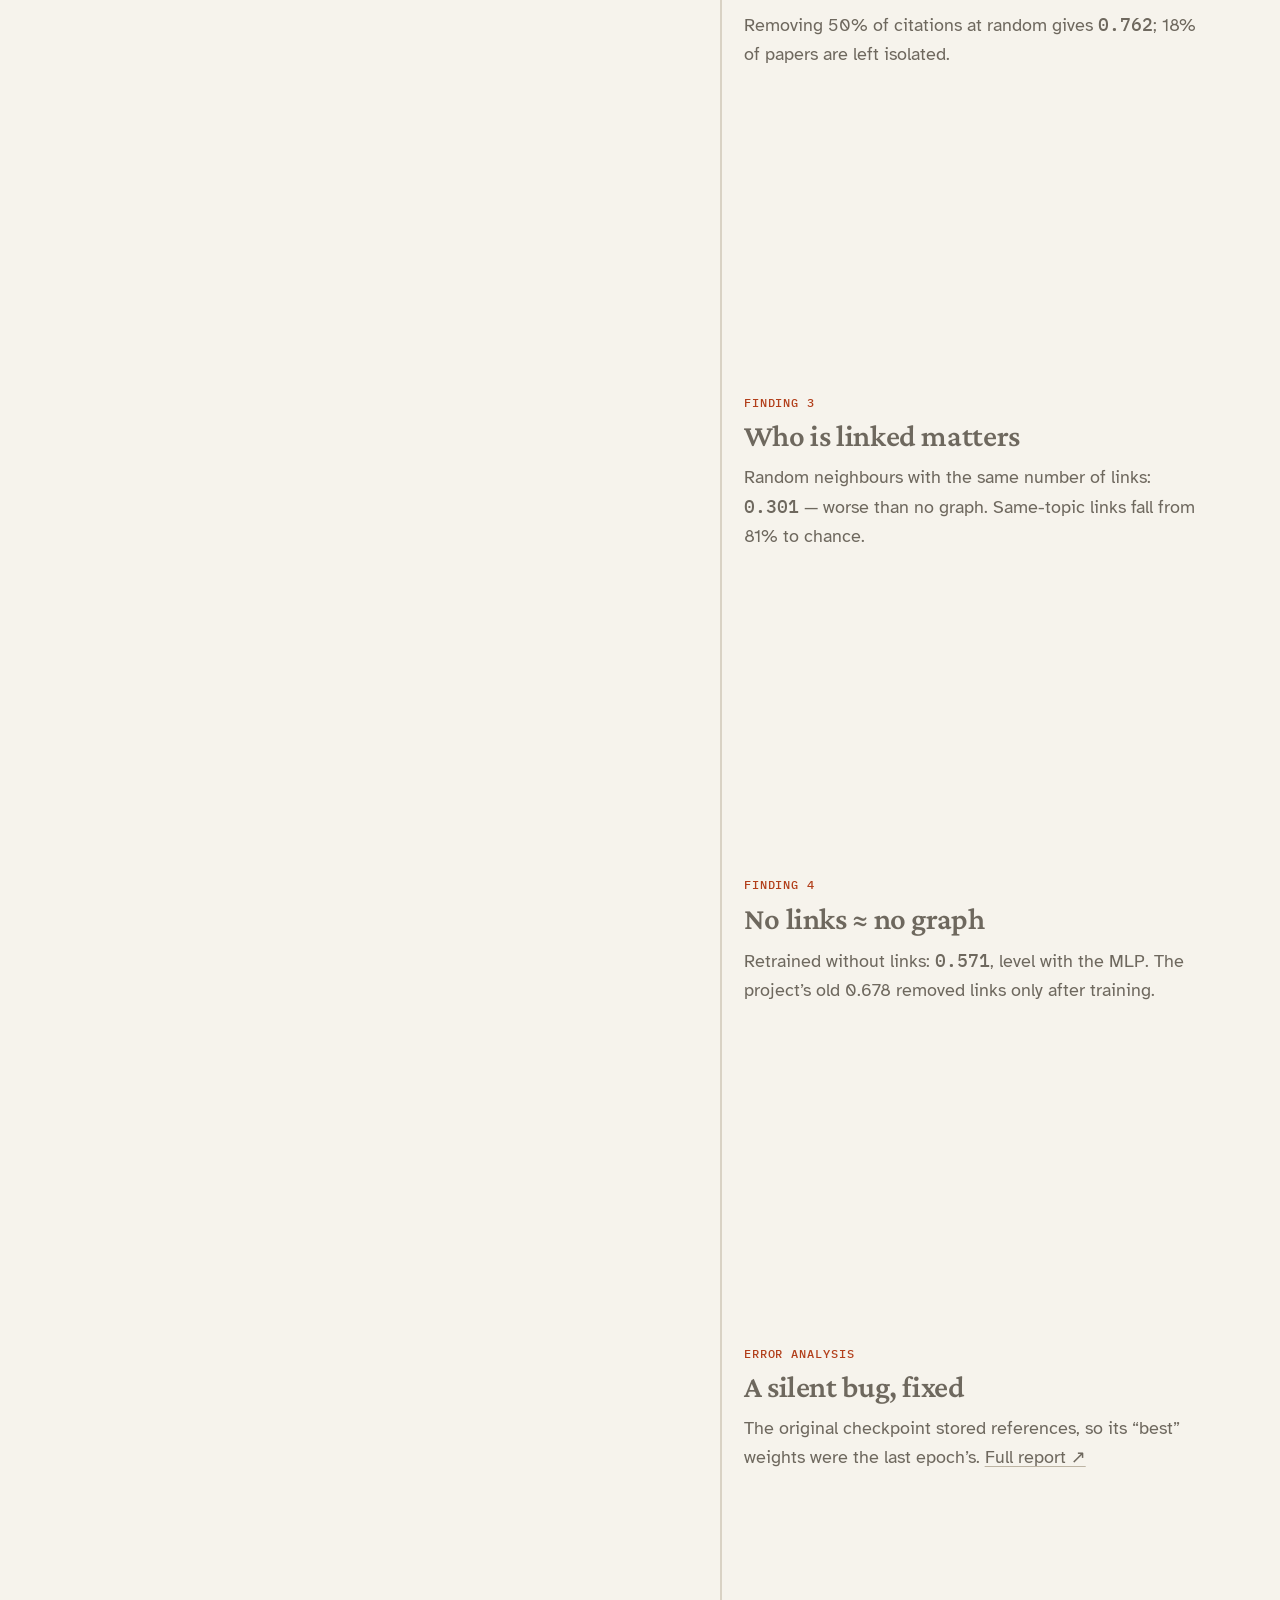
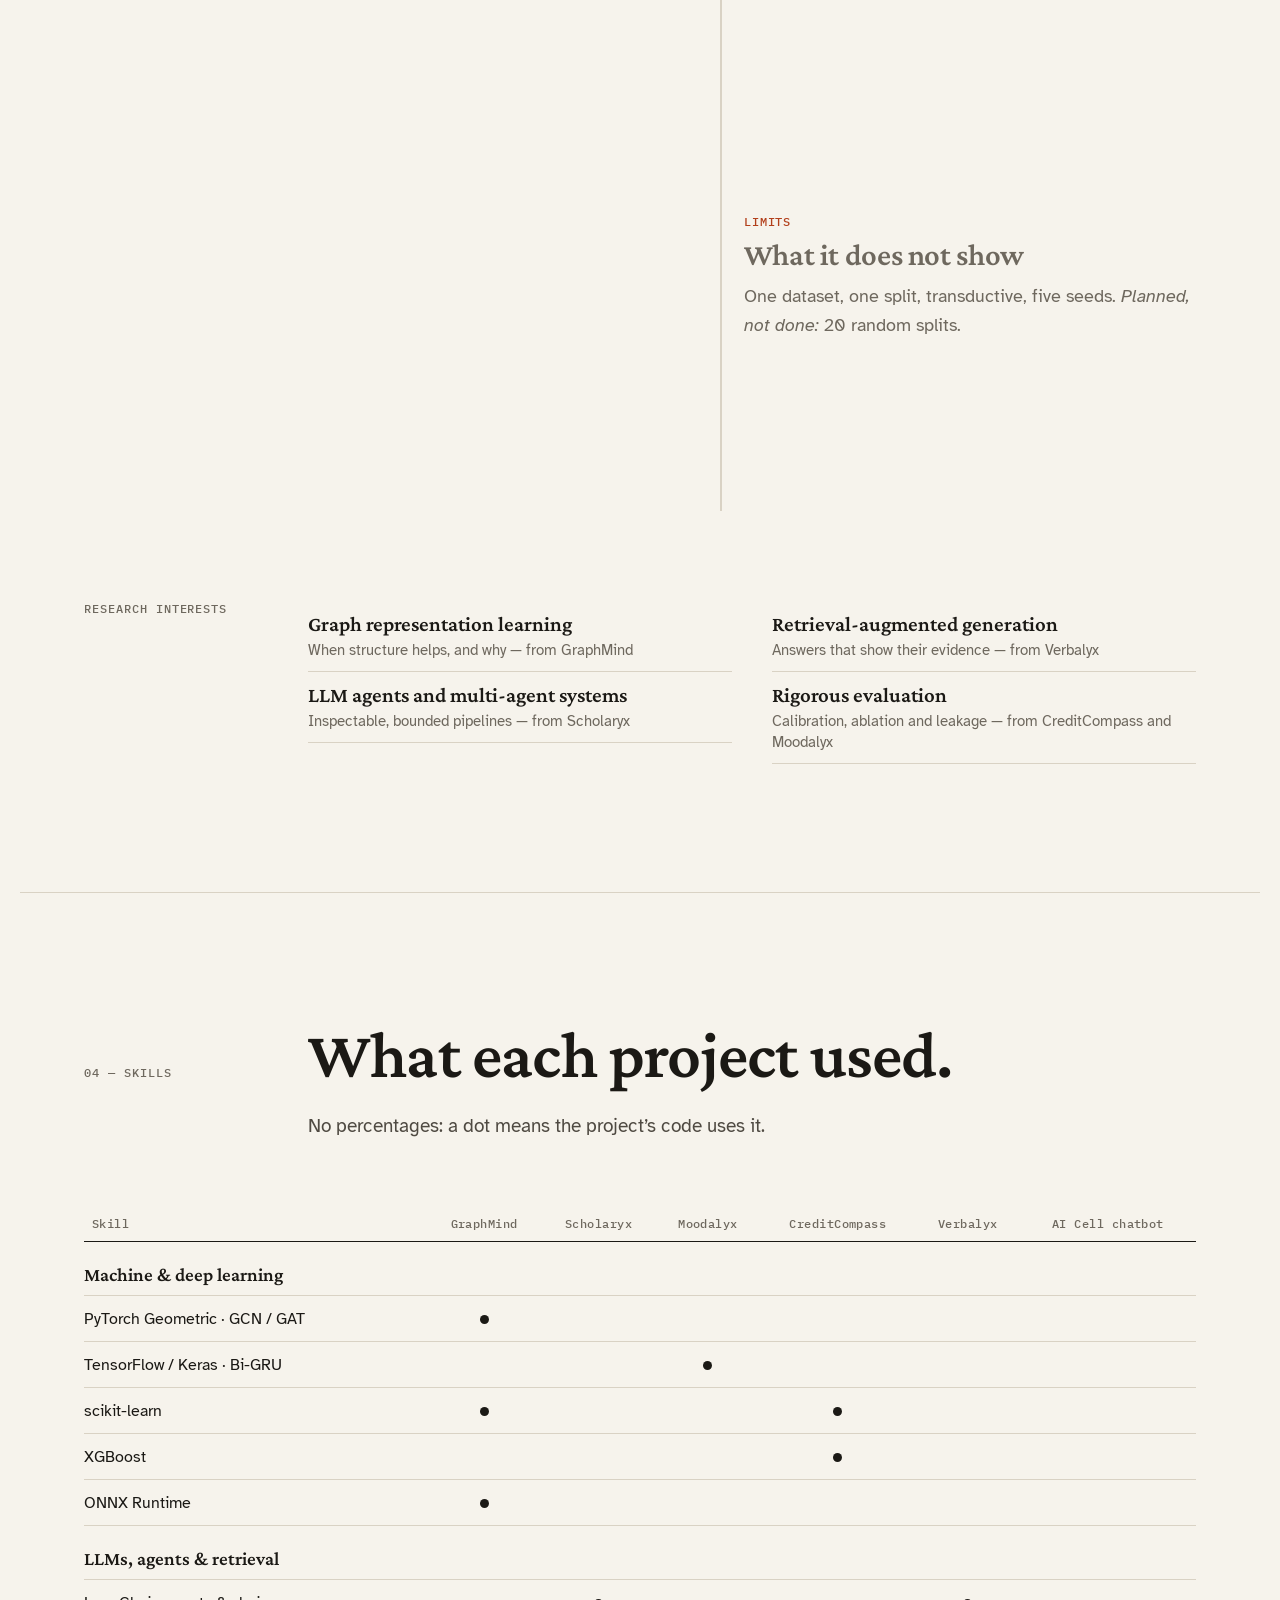
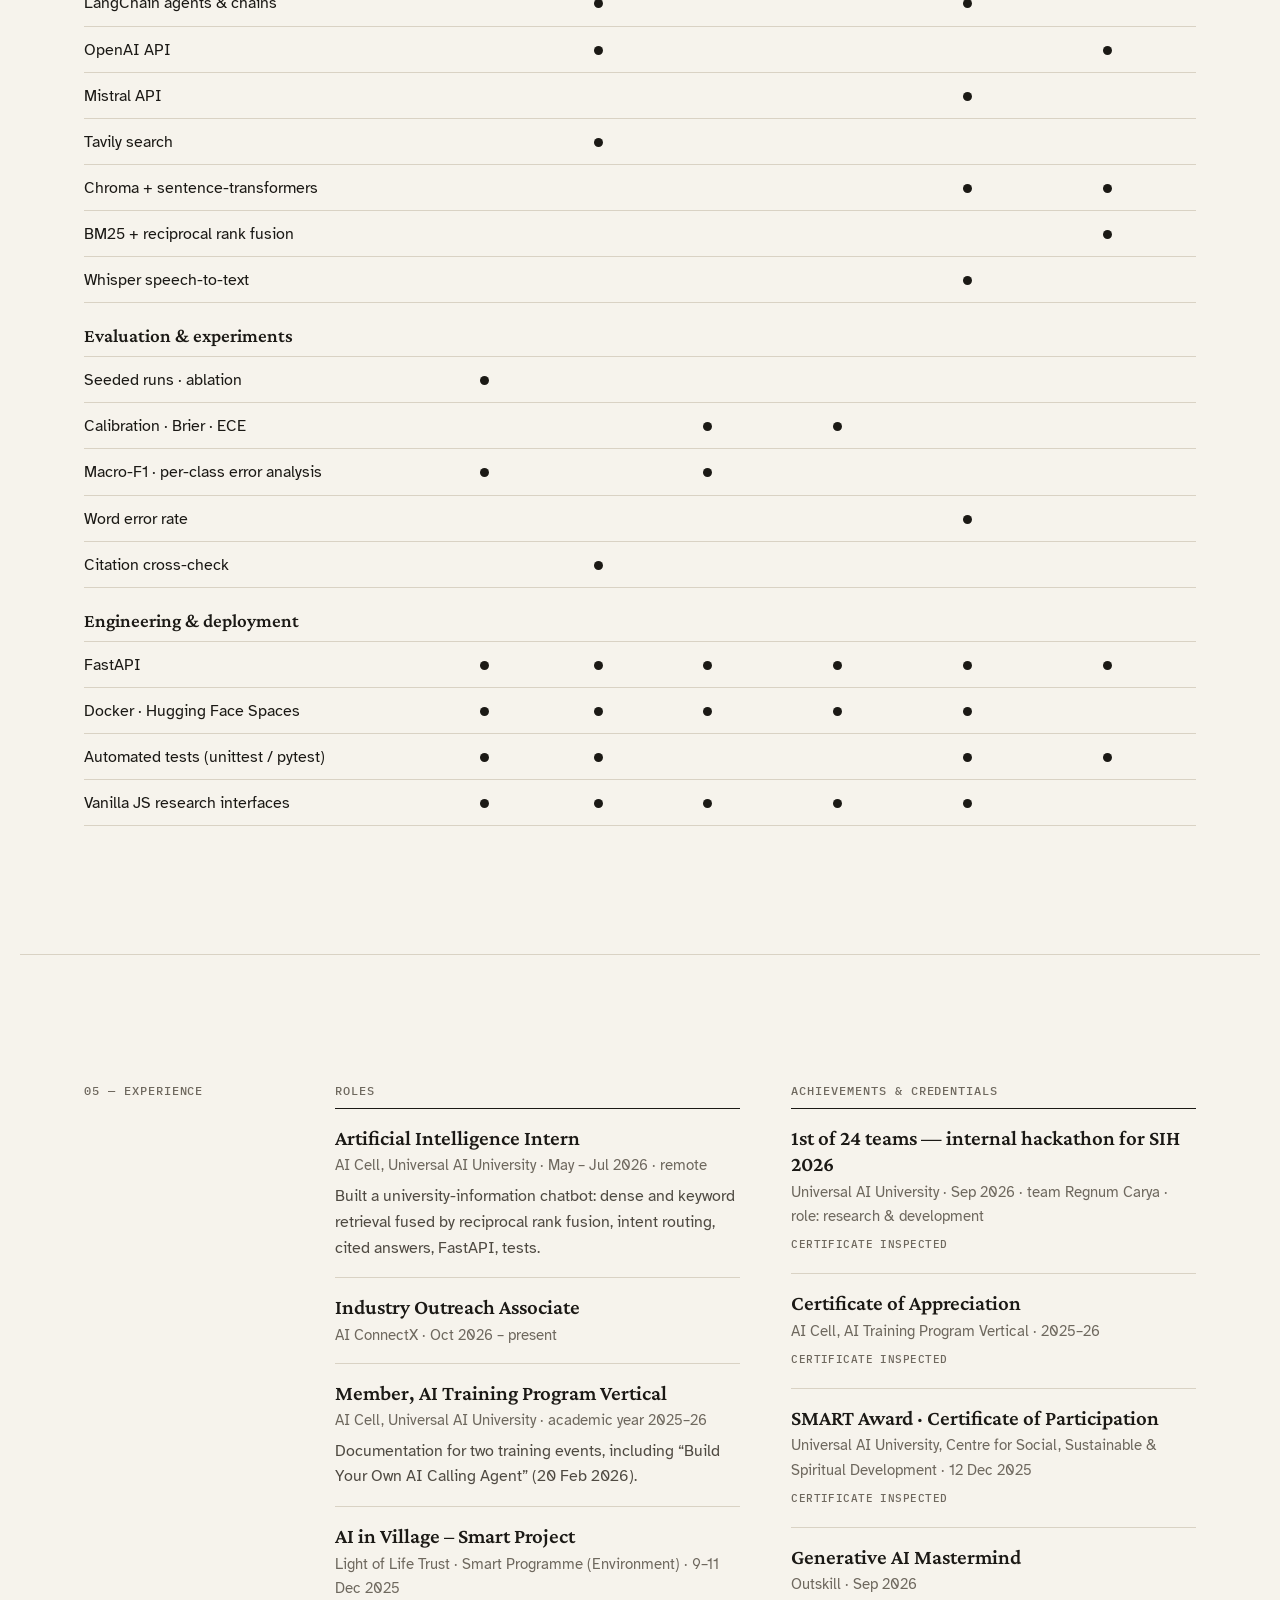
==== commit 6465f459: "Launch the new portfolio (v6 research journal); keep demo short links; old project pages redirect to" ====
--- a/index.html
+++ b/index.html
@@ -1,459 +1,228 @@
 <!doctype html>
-<html lang="en">
+<html lang="en" class="no-js">
 <head>
-  <meta charset="utf-8">
-  <meta name="viewport" content="width=device-width, initial-scale=1">
-  <title>Ansh Agrawal — AI/ML Engineering Portfolio</title>
-  <meta name="description" content="Ansh Agrawal, B.Tech AI & ML student. Five AI/ML systems — a graph neural network, a multi-agent research pipeline, a text-emotion classifier, a calibrated credit-risk model and a video RAG assistant — each with a live or recorded demo, an architecture write-up and evaluation on held-out data.">
-  <link rel="canonical" href="https://anshaiml369.github.io/">
-  <meta name="theme-color" content="#0a0c0f">
-  <meta property="og:type" content="website">
-  <meta property="og:site_name" content="Ansh Agrawal">
-  <meta property="og:title" content="Ansh Agrawal — Building AI systems, and checking that they work">
-  <meta property="og:description" content="Five AI/ML systems with live demos, recorded demonstrations, architecture case studies and held-out evaluation.">
-  <meta property="og:url" content="https://anshaiml369.github.io/">
-  <meta property="og:image" content="https://anshaiml369.github.io/assets/og-image.png">
-  <meta property="og:image:width" content="1200">
-  <meta property="og:image:height" content="630">
-  <meta name="twitter:card" content="summary_large_image">
-  <link rel="icon" href="assets/favicon.svg" type="image/svg+xml">
-  <link rel="icon" href="assets/favicon-32.png" sizes="32x32" type="image/png">
-  <link rel="apple-touch-icon" href="assets/apple-touch-icon.png">
-  <link rel="preload" href="assets/fonts/ibm-plex-sans-400.woff2" as="font" type="font/woff2" crossorigin>
-  <link rel="stylesheet" href="css/main.css">
-  <script src="js/main.js" defer></script>
+<meta charset="utf-8">
+<meta name="viewport" content="width=device-width, initial-scale=1">
+<title>Ansh Agrawal — AI / ML engineering</title>
+<meta name="description" content="Ansh Agrawal, B.Tech AI & ML student. Five live machine-learning systems across graphs, language, LLM agents, speech and tabular data — each re-evaluated, with every claim traced to its source.">
+<meta name="theme-color" content="#f6f3ec">
+<meta property="og:title" content="Ansh Agrawal — AI / ML engineering">
+<meta property="og:description" content="Five live machine-learning systems across graphs, language, agents, speech and tabular data, each re-evaluated.">
+<meta property="og:type" content="website">
+<link rel="icon" href="assets/favicon-aa.svg" type="image/svg+xml">
+<link rel="preconnect" href="https://fonts.googleapis.com">
+<link rel="preconnect" href="https://fonts.gstatic.com" crossorigin>
+<link href="https://fonts.googleapis.com/css2?family=Atkinson+Hyperlegible:ital,wght@0,400;0,700;1,400&family=Crimson+Pro:ital,wght@0,400;0,600;1,400&display=swap" rel="stylesheet">
+<link rel="stylesheet" href="vendor/lenis-1.3.27.css">
+<link rel="stylesheet" href="css/journal.css?v=6">
+<script>document.documentElement.classList.replace("no-js", "js");</script>
 </head>
-<body id="top">
-  <a class="skip-link" href="#main">Skip to content</a>
-
-  <header class="site-header">
-    <div class="container">
-      <a class="brand" href="#top"><span class="brand-mark" aria-hidden="true">AA</span><span>Ansh Agrawal</span></a>
-      <button class="nav-toggle" type="button" aria-expanded="false" aria-controls="site-nav" aria-label="Menu">
-        <svg viewBox="0 0 24 24" fill="none" stroke="currentColor" stroke-width="1.8" aria-hidden="true"><path d="M4 7h16M4 12h16M4 17h16"/></svg>
-      </button>
-      <nav class="site-nav" id="site-nav" aria-label="Main">
-        <ul class="nav-list">
-          <li><a href="#home">Home</a></li>
-          <li><a href="#about">About</a></li>
-          <li><a href="#projects">Projects</a></li>
-          <li><a href="#skills">Skills</a></li>
-          <li><a href="#experience">Experience</a></li>
-          <li><a href="#certifications">Certifications</a></li>
-          <li><a href="#contact">Contact</a></li>
-        </ul>
-      </nav>
-    </div>
-  </header>
-
-  <main id="main">
-    <!-- Hero -->
-    <section class="hero grid-bg" id="home" aria-labelledby="hero-title">
-      <canvas class="hero-canvas" data-src="assets/data/hero-graph.json" aria-hidden="true"></canvas>
-      <div class="hero-fade" aria-hidden="true"></div>
-      <div class="container">
-        <div class="hero-content">
-          <span class="eyebrow">AI/ML engineering · deep learning · LLM systems</span>
-          <h1 id="hero-title">Building AI systems — <span class="accent">and checking that they work.</span></h1>
-          <p class="lede">I’m Ansh Agrawal, a second-year B.Tech AI &amp; ML student at Universal AI University. I build machine-learning, deep-learning and LLM applications — a graph neural network, calibrated classifiers, an agent pipeline and a retrieval system — and evaluate each one on held-out data before describing it.</p>
-          <div class="btn-row">
-            <a class="btn btn-primary" href="#projects">Explore projects
-              <svg viewBox="0 0 24 24" fill="none" stroke="currentColor" stroke-width="2" aria-hidden="true"><path d="M12 5v14M5 12l7 7 7-7"/></svg></a>
-            <a class="btn" href="https://github.com/anshaiml369" target="_blank" rel="noopener">GitHub
-              <svg viewBox="0 0 24 24" fill="none" stroke="currentColor" stroke-width="1.8" aria-hidden="true"><path d="M7 17 17 7M8 7h9v9"/></svg></a>
-          </div>
-          <ul class="hero-meta" aria-label="At a glance">
-            <li><strong>5</strong> projects with case studies</li>
-            <li><strong>4</strong> live demos</li>
-            <li><strong>5</strong> recorded demonstrations</li>
-          </ul>
-        </div>
+<body>
+<a class="skip" href="#main">Skip to content</a>
+
+<header class="top" id="top-bar">
+  <div class="wrap top-in">
+    <a class="wordmark" href="#main">Ansh Agrawal</a>
+    <button class="menu-btn" type="button" aria-expanded="false" aria-controls="menu">Menu</button>
+    <ul class="menu" id="menu">
+      <li><a href="#work">Work</a></li>
+      <li><a href="#timeline">Timeline</a></li>
+      <li><a href="#research">Research</a></li>
+      <li><a href="#experience">Experience</a></li>
+      <li><a href="#contact">Contact</a></li>
+    </ul>
+    <div class="tools">
+      <button class="tog" id="lens" type="button" aria-pressed="false" title="Show the source of every claim (E)">Sources</button>
+      <button class="tog" id="motion" type="button" aria-pressed="true" title="Turn animation on or off">Motion</button>
+    </div>
+  </div>
+</header>
+
+<main id="main" tabindex="-1">
+
+<!-- 1–3 · identity, positioning, introduction -->
+<section class="hero wrap" aria-labelledby="name">
+  <div class="mast"><span class="label">AI / ML engineering</span><span class="label">B.Tech AI &amp; ML · Universal AI University · class of 2029</span></div>
+  <div class="hero-grid">
+    <div>
+    <h1 class="hero-name" id="name"><span class="line rise"><span>Ansh</span></span><span class="line rise"><span>Agrawal</span></span></h1>
+    <div class="enter">
+      <p class="position">I build machine-learning systems across graphs, language, LLM agents, speech and tabular data — <em>and then test whether their results hold up.</em></p>
+      <div class="hero-links">
+        <a class="link-arrow" href="#work">See the work ↓</a>
+        <a class="link-arrow" href="https://github.com/anshaiml369" target="_blank" rel="noopener">GitHub ↗</a>
+        <a class="link-arrow" href="#contact">Contact</a>
       </div>
-      <p class="hero-caption">Background: 200 papers from the Cora citation graph, the data GraphMind classifies.</p>
-    </section>
-
-    <!-- About -->
-    <section class="section" id="about" aria-labelledby="about-title">
-      <div class="container about-grid">
-        <div>
-          <span class="eyebrow">About</span>
-          <h2 id="about-title" class="section-title" style="font-size:var(--fs-2xl);margin:var(--s-3) 0 var(--s-5)">Applied ML, end to end</h2>
-          <div class="about-text">
-            <p>I work across the whole of an applied ML project: preparing data, training or orchestrating a model, serving it behind a small API, and building an interface someone else can actually use.</p>
-            <p>The step I care about most is evaluation — scoring the saved model rather than trusting a notebook printout, saying where every number comes from, and writing down what the system gets wrong. My current interests are graph learning, agentic LLM workflows and retrieval-augmented generation.</p>
-          </div>
-          <div class="callout" style="margin-top:var(--s-5)">
-            <strong>How these projects were built</strong>
-            Each of the five projects started from a public tutorial. Each was then extended with a research-style interface, a re-evaluation of the shipped model or pipeline, deployment, and a written account of its limitations. Every case study lists what was added. The extensions were developed with the help of AI coding assistants; the evaluations and results were run and checked on the real systems.
+    </div>
+    </div>
+    <nav class="contents enter" aria-label="Five systems">
+      <span class="label">Contents — five live systems</span>
+      <ol id="contents"></ol>
+    </nav>
+  </div>
+</section>
+
+<section class="section wrap" id="about" aria-labelledby="about-h">
+  <div class="about">
+    <h2 class="label" id="about-h">About</h2>
+    <div class="about-text enter">
+      <p>A model that scores well is a claim, not a result.</p>
+      <p>I am a second-year B.Tech student in Artificial Intelligence &amp; Machine Learning at Universal AI University, India. Each of my projects began from a public tutorial; I extend them — with AI coding assistants — into deployed systems, re-evaluate what they actually do, and write the limitation next to the result.</p>
+    </div>
+    <ul class="facts enter">
+      <li data-ev="verified" data-src="Five Hugging Face Spaces, all HTTP 200 on 17 Oct 2026"><b class="num">5</b><span>live, open-source ML systems</span></li>
+      <li data-ev="verified" data-src="GraphMind study — 45 runs, 14 tests, rerun bit-identical"><b class="num">45</b><span>seeded runs in my first controlled study</span></li>
+      <li data-ev="checked" data-src="Résumé; AI Cell offer letter"><b class="num">2nd</b><span>year of a B.Tech, expected 2029</span></li>
+    </ul>
+  </div>
+</section>
+
+<!-- 4 · the five systems, equal weight -->
+<section class="section wrap" id="work" aria-labelledby="work-h">
+  <header class="sec-head">
+    <span class="label">01 — Work</span>
+    <div>
+      <h2 id="work-h"><span class="line rise"><span>Five systems,</span></span><span class="line rise"><span><em>five kinds of problem.</em></span></span></h2>
+      <p class="sec-lead">Each is live and open source. Every figure below is built from real output — a real citation graph, measured stage timings, and predictions captured from the live demos on 17 October 2026.</p>
+    </div>
+  </header>
+  <div id="work-list"></div>
+</section>
+
+<!-- 5 · timeline -->
+<section class="section wrap" id="timeline" aria-labelledby="tl-h">
+  <header class="sec-head">
+    <span class="label">02 — Timeline</span>
+    <div>
+      <h2 id="tl-h"><span class="line rise"><span>How I got here.</span></span></h2>
+      <p class="sec-lead">Only dated, documented milestones. Ongoing work says so; the last entry is a plan, not an achievement. Each item links to its source.</p>
+    </div>
+  </header>
+  <div id="tl"></div>
+</section>
+
+<!-- 6 · research + interests -->
+<section class="section wrap" id="research" aria-labelledby="rs-h">
+  <header class="sec-head">
+    <span class="label">03 — Research</span>
+    <div>
+      <h2 id="rs-h"><span class="line rise"><span>A first controlled study.</span></span></h2>
+      <p class="sec-lead">Applied to one of the five systems, GraphMind: does the citation graph actually help, and by how much?</p>
+    </div>
+  </header>
+  <p class="abstract enter">GCN, GAT and a feature-only MLP were tuned on validation data only and run with five seeds each on the unchanged Cora split. Each was then <em>retrained</em> on altered graphs. The links add about 24 accuracy points — but only when linked papers share topics.</p>
+  <ol class="method enter" id="method" aria-label="How the study was run"></ol>
+  <div class="study">
+    <figure class="fig chart-fig" data-ev="verified" data-src="results/summary.csv · per_seed_results.csv (GraphMind research branch)">
+      <div class="fig-box">
+        <div class="chart-head">
+          <span class="label" id="chart-cap">Test accuracy · mean ± SD, 5 seeds</span>
+          <div class="tabs" role="radiogroup" aria-label="Model">
+            <button role="radio" aria-checked="true" data-model="gcn">GCN</button>
+            <button role="radio" aria-checked="false" data-model="gat">GAT</button>
           </div>
         </div>
-        <aside class="panel" aria-labelledby="facts-title">
-          <h3 id="facts-title">At a glance</h3>
-          <dl class="facts">
-            <div><dt>Study</dt><dd>B.Tech in AI &amp; ML, Universal AI University (2025–2029)</dd></div>
-            <div><dt>Focus</dt><dd>Deep learning, LLM agents, retrieval-augmented generation, model evaluation</dd></div>
-            <div><dt>Stack</dt><dd>Python, PyTorch Geometric, TensorFlow/Keras, scikit-learn, XGBoost, LangChain, FastAPI</dd></div>
-            <div><dt>Recent</dt><dd>1st of 24 teams, UAI internal hackathon for Smart India Hackathon 2026 (R&amp;D)</dd></div>
-          </dl>
-        </aside>
+        <svg id="chart" viewBox="0 0 640 360" role="img" aria-labelledby="chart-cap"></svg>
       </div>
-    </section>
-
-    <!-- Projects -->
-    <section class="section" id="projects" aria-labelledby="projects-title">
-      <div class="container">
-        <div class="section-head">
-          <span class="eyebrow">Projects</span>
-          <h2 id="projects-title">Five systems, each with evidence</h2>
-          <p>Every card links to a live demo or a recorded run and a full case study. Numbers carry a label showing where they come from — see <a href="#evaluation">how I evaluate</a>. Source code for every project is on <a href="https://github.com/anshaiml369" target="_blank" rel="noopener">GitHub</a>. Live demos are hosted on Hugging Face Spaces.</p>
-        </div>
-
-        <div class="projects">
-          <!-- GraphMind -->
-          <article class="project" aria-labelledby="p-graphmind">
-            <div class="project-visual"><img src="assets/viz/graphmind.svg" width="640" height="400" loading="lazy" alt="Real citation neighbourhood of Cora paper 1708: 60 papers and 79 citation links coloured by true research topic, with dashed rings on test papers the GCN misclassifies."></div>
-            <div class="project-body">
-              <div class="project-kicker"><span class="project-index">01</span><span class="tag tag-live">Live demo</span></div>
-              <h3 id="p-graphmind">GraphMind <span>Research-topic classification with a graph neural network</span></h3>
-              <p>A two-layer graph convolutional network assigns each of 2,708 papers in the Cora citation graph to one of seven topics, combining a paper’s own word features with those of the papers it cites or is cited by.</p>
-              <dl class="metrics">
-                <div class="metric"><dt>Test accuracy (1,000 papers)</dt><dd>0.792</dd><dd class="src"><span class="tag tag-reeval">re-evaluated</span></dd></div>
-                <div class="metric"><dt>Same model, citations removed</dt><dd>0.678</dd><dd class="src"><span class="tag tag-reeval">ablation</span></dd></div>
-              </dl>
-              <ul class="chips" aria-label="Technologies"><li>PyTorch Geometric</li><li>ONNX Runtime</li><li>FastAPI</li><li>JavaScript / SVG</li></ul>
-              <div class="btn-row project-links">
-                <a class="btn btn-primary" href="https://anshaiml369.github.io/graphmind/" target="_blank" rel="noopener">Live demo</a>
-                <a class="btn" href="#demo-graphmind">Watch demo</a>
-                <a class="btn" href="projects/graphmind.html">Case study</a>
-                <a class="btn" href="https://github.com/anshaiml369/graphmind" target="_blank" rel="noopener">Code</a>
-              </div>
-            </div>
-          </article>
-
-          <!-- Scholaryx -->
-          <article class="project" aria-labelledby="p-scholaryx">
-            <div class="project-visual"><img src="assets/viz/scholaryx.svg" width="640" height="400" loading="lazy" alt="Scholaryx pipeline of four sequential agents with stage times measured in one live run: search 8.5 s, reader 10.8 s, writer 6.2 s, critic 2.4 s."></div>
-            <div class="project-body">
-              <div class="project-kicker"><span class="project-index">02</span><span class="tag tag-live">Live demo · usage-limited</span></div>
-              <h3 id="p-scholaryx">Scholaryx <span>A sequential multi-agent research pipeline</span></h3>
-              <p>A search agent, a reader agent, a writer chain and a critic chain turn a topic into a structured, sourced report with a self-critique. The public demo is rate-limited and its web scraper is protected against server-side request forgery.</p>
-              <dl class="metrics">
-                <div class="metric"><dt>End to end, two live runs</dt><dd>43 s / 28 s</dd><dd class="src"><span class="tag tag-live">measured</span></dd></div>
-                <div class="metric"><dt>OpenAI cost per run</dt><dd>$0.0018</dd><dd class="src"><span class="tag tag-live">measured</span></dd></div>
-                <div class="metric"><dt>Cited URLs found in sources</dt><dd>5 / 5</dd><dd class="src"><span class="tag tag-live">both runs</span></dd></div>
-              </dl>
-              <ul class="chips" aria-label="Technologies"><li>LangChain</li><li>OpenAI gpt-4o-mini</li><li>Tavily</li><li>FastAPI</li></ul>
-              <div class="btn-row project-links">
-                <a class="btn btn-primary" href="https://anshaiml369.github.io/scholaryx/" target="_blank" rel="noopener">Live demo</a>
-                <a class="btn" href="#demo-scholaryx">Watch demo</a>
-                <a class="btn" href="projects/scholaryx.html">Case study</a>
-                <a class="btn" href="https://github.com/anshaiml369/scholaryx" target="_blank" rel="noopener">Code</a>
-              </div>
-            </div>
-          </article>
-
-          <!-- Moodalyx -->
-          <article class="project" aria-labelledby="p-moodalyx">
-            <div class="project-visual"><img src="assets/viz/moodalyx.svg" width="640" height="400" loading="lazy" alt="Moodalyx live prediction for “I was shocked and completely surprised by the unexpected gift!”: surprise 97.6 percent, fear 1.4, joy 0.8, anger 0.2, sadness and love below 0.1 percent."></div>
-            <div class="project-body">
-              <div class="project-kicker"><span class="project-index">03</span><span class="tag tag-live">Live demo</span></div>
-              <h3 id="p-moodalyx">Moodalyx <span>Emotion-label prediction from short English text</span></h3>
-              <p>A bidirectional GRU assigns one of six labels — sadness, joy, love, anger, fear or surprise — to a sentence and returns the full probability distribution, so uncertain predictions are visible.</p>
-              <dl class="metrics">
-                <div class="metric"><dt>Accuracy (2,000 test sentences)</dt><dd>0.921</dd><dd class="src"><span class="tag tag-reeval">re-evaluated</span></dd></div>
-                <div class="metric"><dt>Macro-F1</dt><dd>0.880</dd><dd class="src"><span class="tag tag-caveat">optimistic: see case study</span></dd></div>
-              </dl>
-              <ul class="chips" aria-label="Technologies"><li>TensorFlow / Keras</li><li>Bidirectional GRU</li><li>FastAPI</li></ul>
-              <div class="btn-row project-links">
-                <a class="btn btn-primary" href="https://anshaiml369.github.io/moodalyx/" target="_blank" rel="noopener">Live demo</a>
-                <a class="btn" href="#demo-moodalyx">Watch demo</a>
-                <a class="btn" href="projects/moodalyx.html">Case study</a>
-                <a class="btn" href="https://github.com/anshaiml369/moodalyx" target="_blank" rel="noopener">Code</a>
-              </div>
-            </div>
-          </article>
-
-          <!-- CreditCompass -->
-          <article class="project" aria-labelledby="p-creditcompass">
-            <div class="project-visual"><img src="assets/viz/creditcompass.svg" width="640" height="400" loading="lazy" alt="CreditCompass calibration curve on 6,305 held-out applications: observed default rate against mean predicted probability in ten bins, next to the diagonal for perfect calibration. ROC-AUC 0.953, PR-AUC 0.910, Brier 0.052."></div>
-            <div class="project-body">
-              <div class="project-kicker"><span class="project-index">04</span><span class="tag tag-live">Live demo</span></div>
-              <h3 id="p-creditcompass">CreditCompass <span>Calibrated loan-default probability with XGBoost</span></h3>
-              <p>A tuned XGBoost pipeline wrapped in sigmoid calibration estimates the probability that a loan defaults, and shows the default rate actually observed among held-out applicants with similar scores. A research demonstration, not a lending tool.</p>
-              <dl class="metrics">
-                <div class="metric"><dt>ROC-AUC (6,305 held out)</dt><dd>0.953</dd><dd class="src"><span class="tag tag-reeval">re-evaluated</span></dd></div>
-                <div class="metric"><dt>PR-AUC (21.6 % defaults)</dt><dd>0.910</dd><dd class="src"><span class="tag tag-reeval">re-evaluated</span></dd></div>
-                <div class="metric"><dt>Brier score</dt><dd>0.052</dd><dd class="src"><span class="tag tag-reeval">re-evaluated</span></dd></div>
-              </dl>
-              <ul class="chips" aria-label="Technologies"><li>scikit-learn</li><li>XGBoost</li><li>Probability calibration</li><li>FastAPI</li></ul>
-              <div class="btn-row project-links">
-                <a class="btn btn-primary" href="https://anshaiml369.github.io/creditcompass/" target="_blank" rel="noopener">Live demo</a>
-                <a class="btn" href="#demo-creditcompass">Watch demo</a>
-                <a class="btn" href="projects/creditcompass.html">Case study</a>
-                <a class="btn" href="https://github.com/anshaiml369/creditcompass" target="_blank" rel="noopener">Code</a>
-              </div>
-            </div>
-          </article>
-
-          <!-- Verbalyx -->
-          <article class="project" aria-labelledby="p-verbalyx">
-            <div class="project-visual"><img src="assets/viz/verbalyx.svg" width="640" height="400" loading="lazy" alt="Verbalyx pipeline with stage times from one local run on an 88-second synthetic meeting: audio 0.4 s, transcription 27.1 s, analysis 9.9 s, indexing 8.0 s, then question answering over the top four retrieved chunks."></div>
-            <div class="project-body">
-              <div class="project-kicker"><span class="project-index">05</span><span class="tag tag-live">Live demo · usage-limited</span></div>
-              <h3 id="p-verbalyx">Verbalyx <span>Question answering over what is said in a video</span></h3>
-              <p>Extracts a video’s audio, transcribes it with Whisper, summarises it with Mistral, and answers questions from the four most relevant transcript chunks — showing that evidence next to every answer.</p>
-              <dl class="metrics">
-                <div class="metric"><dt>Word error rate, one 88 s synthetic meeting</dt><dd>4.5 %</dd><dd class="src"><span class="tag tag-live">single run</span></dd></div>
-                <div class="metric"><dt>Questions answered correctly</dt><dd>3 / 3</dd><dd class="src"><span class="tag tag-caveat">one attribution error</span></dd></div>
-              </dl>
-              <ul class="chips" aria-label="Technologies"><li>Whisper</li><li>LangChain</li><li>Mistral</li><li>Chroma</li><li>FastAPI</li></ul>
-              <div class="btn-row project-links">
-                <a class="btn btn-primary" href="https://anshaiml369.github.io/verbalyx/" target="_blank" rel="noopener">Live demo</a>
-                <a class="btn" href="#demo-verbalyx">Watch demo</a>
-                <a class="btn" href="projects/verbalyx.html">Case study</a>
-                <a class="btn" href="https://github.com/anshaiml369/verbalyx" target="_blank" rel="noopener">Code</a>
-                <span class="note-inline">live runs use paid APIs: 10 a day, 2 per visitor per hour, uploads up to 10 minutes</span>
-              </div>
-            </div>
-          </article>
-        </div>
-      </div>
-    </section>
-
-    <!-- Demo videos -->
-    <section class="section" id="demos" aria-labelledby="demos-title">
-      <div class="container">
-        <div class="section-head">
-          <span class="eyebrow">Recorded demonstrations</span>
-          <h2 id="demos-title">Watch each system run</h2>
-          <p>Screen recordings of real runs, each with a title and end card stating what was measured. They have no sound; a video loads only when you press play.</p>
-        </div>
-        <div class="demos">
-          <article class="demo" id="demo-graphmind" aria-labelledby="d-graphmind">
-            <div class="video-frame">
-              <button class="video-play" type="button" data-src="recordings/graphmind.mp4" data-poster="assets/posters/graphmind.jpg" data-label="GraphMind demo video">
-                <img src="assets/posters/graphmind.jpg" width="800" height="500" loading="lazy" alt="">
-                <span class="play-icon"><svg viewBox="0 0 24 24" fill="currentColor" aria-hidden="true"><path d="M7 5v14l12-7z"/></svg></span>
-                <span class="duration">1:05</span>
-                <span class="sr-only">Play GraphMind demo, 1 minute 5 seconds</span>
-              </button>
-            </div>
-            <div class="demo-body">
-              <span class="tag tag-live">Recorded on the live site</span>
-              <h3 id="d-graphmind">GraphMind</h3>
-              <p>Classifies paper 1708 and its two-hop neighbourhood, opens a misclassified test paper, runs the edge experiment, and scrolls through the evaluation computed by the server.</p>
-            </div>
-          </article>
-
-          <article class="demo" id="demo-scholaryx" aria-labelledby="d-scholaryx">
-            <div class="video-frame">
-              <button class="video-play" type="button" data-src="recordings/scholaryx.mp4" data-poster="assets/posters/scholaryx.jpg" data-label="Scholaryx demo video">
-                <img src="assets/posters/scholaryx.jpg" width="800" height="500" loading="lazy" alt="">
-                <span class="play-icon"><svg viewBox="0 0 24 24" fill="currentColor" aria-hidden="true"><path d="M7 5v14l12-7z"/></svg></span>
-                <span class="duration">1:16</span>
-                <span class="sr-only">Play Scholaryx demo, 1 minute 16 seconds</span>
-              </button>
-            </div>
-            <div class="demo-body">
-              <span class="tag tag-live">Recorded on the live site</span>
-              <h3 id="d-scholaryx">Scholaryx</h3>
-              <p>One real research run on “CRISPR gene editing” in real time: the four stages, the report, the critic’s score, the sources, and the measured tokens and cost.</p>
-            </div>
-          </article>
-
-          <article class="demo" id="demo-moodalyx" aria-labelledby="d-moodalyx">
-            <div class="video-frame">
-              <button class="video-play" type="button" data-src="recordings/moodalyx.mp4" data-poster="assets/posters/moodalyx.jpg" data-label="Moodalyx demo video">
-                <img src="assets/posters/moodalyx.jpg" width="800" height="500" loading="lazy" alt="">
-                <span class="play-icon"><svg viewBox="0 0 24 24" fill="currentColor" aria-hidden="true"><path d="M7 5v14l12-7z"/></svg></span>
-                <span class="duration">1:07</span>
-                <span class="sr-only">Play Moodalyx demo, 1 minute 7 seconds</span>
-              </button>
-            </div>
-            <div class="demo-body">
-              <span class="tag tag-live">Recorded on the live site</span>
-              <h3 id="d-moodalyx">Moodalyx</h3>
-              <p>Four sentences with their full probability distributions — including a real error (a happy sentence labelled fear) and a factual sentence forced into an emotion — then the test-split evaluation.</p>
-            </div>
-          </article>
-
-          <article class="demo" id="demo-creditcompass" aria-labelledby="d-creditcompass">
-            <div class="video-frame">
-              <button class="video-play" type="button" data-src="recordings/creditcompass.mp4" data-poster="assets/posters/creditcompass.jpg" data-label="CreditCompass demo video">
-                <img src="assets/posters/creditcompass.jpg" width="800" height="500" loading="lazy" alt="">
-                <span class="play-icon"><svg viewBox="0 0 24 24" fill="currentColor" aria-hidden="true"><path d="M7 5v14l12-7z"/></svg></span>
-                <span class="duration">1:05</span>
-                <span class="sr-only">Play CreditCompass demo, 1 minute 5 seconds</span>
-              </button>
-            </div>
-            <div class="demo-body">
-              <span class="tag tag-live">Recorded on the live site</span>
-              <h3 id="d-creditcompass">CreditCompass</h3>
-              <p>A typical application (3.5 %, low risk), a riskier one (94.8 %), an impossible input being rejected, the sensitivity tool, and the held-out evaluation.</p>
-            </div>
-          </article>
-
-          <article class="demo" id="demo-verbalyx" aria-labelledby="d-verbalyx">
-            <div class="video-frame">
-              <button class="video-play" type="button" data-src="recordings/verbalyx.mp4" data-poster="assets/posters/verbalyx.jpg" data-label="Verbalyx demo video">
-                <img src="assets/posters/verbalyx.jpg" width="800" height="500" loading="lazy" alt="">
-                <span class="play-icon"><svg viewBox="0 0 24 24" fill="currentColor" aria-hidden="true"><path d="M7 5v14l12-7z"/></svg></span>
-                <span class="duration">2:28</span>
-                <span class="sr-only">Play Verbalyx demo, 2 minutes 28 seconds</span>
-              </button>
-            </div>
-            <div class="demo-body">
-              <span class="tag">Recorded locally · synthetic audio</span>
-              <h3 id="d-verbalyx">Verbalyx</h3>
-              <p>An 88-second synthetic meeting is transcribed, summarised and indexed; three questions are answered with retrieved evidence, including one about something never discussed.</p>
-            </div>
-          </article>
-        </div>
-      </div>
-    </section>
-
-    <!-- Evaluation approach -->
-    <section class="section" id="evaluation" aria-labelledby="evaluation-title">
-      <div class="container">
-        <div class="section-head">
-          <span class="eyebrow">Method</span>
-          <h2 id="evaluation-title">How I evaluate</h2>
-          <p>A number is only useful if a reader can tell where it came from and what it leaves out.</p>
-        </div>
-        <div class="principles">
-          <div class="principle"><span class="num">01</span><h3>Score the shipped artifact</h3><p>Metrics are recomputed from the saved model files on the original held-out split, not copied from a single notebook run.</p></div>
-          <div class="principle"><span class="num">02</span><h3>Label the provenance</h3><p>Every figure is marked as re-evaluated, measured in a live run, or copied from notebook output.</p></div>
-          <div class="principle"><span class="num">03</span><h3>Compare against something</h3><p>A baseline or an ablation where one exists — a random forest without graph structure, the GCN without citation edges, logistic regression for credit risk.</p></div>
-          <div class="principle"><span class="num">04</span><h3>Write down the failures</h3><p>Data leakage, a checkpointing bug, a threshold chosen on the test set, and a speaker-attribution error are documented, including the ones not yet fixed.</p></div>
-        </div>
-        <div class="legend" aria-label="Label legend">
-          <span class="tag tag-reeval">re-evaluated</span> recomputed from the saved model
-          <span class="tag tag-live">measured</span> from a real run
-          <span class="tag tag-notebook">notebook</span> copied from saved notebook output
-          <span class="tag tag-caveat">caveat</span> read the limitation
-        </div>
-      </div>
-    </section>
-
-    <!-- Skills -->
-    <section class="section" id="skills" aria-labelledby="skills-title">
-      <div class="container">
-        <div class="section-head">
-          <span class="eyebrow">Technical skills</span>
-          <h2 id="skills-title">What the projects use</h2>
-          <p>Grouped by area, each linked to the project that demonstrates it.</p>
-        </div>
-        <div class="skills">
-          <div class="skill"><h3>Machine learning</h3><ul class="chips"><li>scikit-learn pipelines</li><li>XGBoost</li><li>Randomized search</li><li>Probability calibration</li><li>Threshold analysis</li><li>Permutation importance</li></ul><p class="used-in">Used in <a href="projects/creditcompass.html">CreditCompass</a></p></div>
-          <div class="skill"><h3>Deep learning</h3><ul class="chips"><li>PyTorch Geometric (GCN)</li><li>TensorFlow / Keras</li><li>Bidirectional GRU</li><li>ONNX export &amp; Runtime</li></ul><p class="used-in">Used in <a href="projects/graphmind.html">GraphMind</a>, <a href="projects/moodalyx.html">Moodalyx</a></p></div>
-          <div class="skill"><h3>NLP &amp; speech</h3><ul class="chips"><li>Text preprocessing</li><li>Tokenisation &amp; sequence models</li><li>Whisper speech recognition</li><li>Word error rate</li></ul><p class="used-in">Used in <a href="projects/moodalyx.html">Moodalyx</a>, <a href="projects/verbalyx.html">Verbalyx</a></p></div>
-          <div class="skill"><h3>LLMs &amp; agents</h3><ul class="chips"><li>LangChain agents &amp; chains</li><li>Tool calling</li><li>OpenAI API</li><li>Mistral API</li><li>Tavily search</li><li>Prompt design</li></ul><p class="used-in">Used in <a href="projects/scholaryx.html">Scholaryx</a>, <a href="projects/verbalyx.html">Verbalyx</a></p></div>
-          <div class="skill"><h3>Retrieval (RAG)</h3><ul class="chips"><li>Chunking</li><li>Sentence-transformer embeddings</li><li>Chroma vector store</li><li>Grounded prompting</li></ul><p class="used-in">Used in <a href="projects/verbalyx.html">Verbalyx</a></p></div>
-          <div class="skill"><h3>Evaluation</h3><ul class="chips"><li>Held-out re-evaluation</li><li>Macro-F1</li><li>ROC-AUC &amp; PR-AUC</li><li>Brier score &amp; calibration error</li><li>Ablation</li></ul><p class="used-in">Used in all five projects</p></div>
-          <div class="skill"><h3>Engineering &amp; deployment</h3><ul class="chips"><li>Python</li><li>FastAPI</li><li>HTML / CSS / JavaScript</li><li>Git &amp; GitHub</li><li>Hugging Face Spaces (Docker)</li><li>Render</li><li>GitHub Pages</li></ul><p class="used-in">Used in all five projects</p></div>
-          <div class="skill"><h3>Reliability &amp; security</h3><ul class="chips"><li>Input validation</li><li>Rate limiting</li><li>SSRF protection</li><li>Unit tests</li><li>Secret handling</li></ul><p class="used-in">Used in <a href="projects/scholaryx.html">Scholaryx</a>, <a href="projects/creditcompass.html">CreditCompass</a></p></div>
-        </div>
-      </div>
-    </section>
-
-    <!-- Experience -->
-    <section class="section" id="experience" aria-labelledby="experience-title">
-      <div class="container">
-        <div class="section-head">
-          <span class="eyebrow">Experience</span>
-          <h2 id="experience-title">Roles</h2>
-        </div>
-        <ol class="timeline">
-          <li>
-            <span class="when">Oct 2026 – present · part-time</span>
-            <h3>Industry Outreach Associate</h3>
-            <div class="org">AI ConnectX · Universal AI University</div>
-          </li>
-          <li>
-            <span class="when">May 2026 – Jul 2026 · remote</span>
-            <h3>Artificial Intelligence Intern</h3>
-            <div class="org">AI Cell, Universal AI University</div>
-            <p>Built a university-focused AI chatbot using Python, retrieval-augmented generation and LLM APIs to help users find university information.</p>
-          </li>
-          <li>
-            <span class="when">Oct 2025 – Mar 2026 · part-time</span>
-            <h3>Member, Training Vertical</h3>
-            <div class="org">AI Cell, Universal AI University</div>
-            <p>Prepared the event documentation for two AI Cell training events: “AI Tools for Hackathon” and “Build Your Own Calling AI Agent Tool”.</p>
-          </li>
-          <li>
-            <span class="when">Dec 2025</span>
-            <h3>Member, AI in Village – Smart Project</h3>
-            <div class="org">Light of Life Trust · Kushiwali, Karjat</div>
-            <p>Collected community feedback and information through online forms in Kushiwali and nearby villages to support data collection on local needs.</p>
-          </li>
-        </ol>
-      </div>
-    </section>
-
-    <!-- Achievements, certifications, education -->
-    <section class="section" id="certifications" aria-labelledby="certifications-title">
-      <div class="container">
-        <div class="section-head">
-          <span class="eyebrow">Achievements · certifications · education</span>
-          <h2 id="certifications-title">Credentials</h2>
-        </div>
-        <div class="creds">
-          <div class="cred cred-highlight">
-            <span class="kind">Achievement · Sep 2026</span>
-            <h3>1st place of 24 teams</h3>
-            <div class="issuer">Universal AI University internal hackathon for Smart India Hackathon 2026</div>
-            <p>Team Regnum Carya; my role was R&amp;D. We proposed an explainable-AI design for diabetic-retinopathy screening — a design and pitch; the software is not yet built.</p>
-          </div>
-          <div class="cred">
-            <span class="kind">Certification · Jun – Oct 2026</span>
-            <h3>Advanced AI Engineering</h3>
-            <div class="issuer">IIT Roorkee × Scaler</div>
-            <p><span class="tag tag-caveat">in progress</span></p>
-          </div>
-          <div class="cred">
-            <span class="kind">Certificate of completion · Sep 2026</span>
-            <h3>Generative AI Mastermind</h3>
-            <div class="issuer">Outskill</div>
-          </div>
-          <div class="cred">
-            <span class="kind">Certificate · 2026</span>
-            <h3>Master Python Programming</h3>
-            <div class="issuer">Udemy</div>
-          </div>
-          <div class="cred">
-            <span class="kind">Education · 2025 – 2029</span>
-            <h3>B.Tech in Artificial Intelligence &amp; Machine Learning</h3>
-            <div class="issuer">Universal AI University · School of AI &amp; Future Technologies</div>
-            <p>Second year.</p>
-          </div>
-        </div>
-      </div>
-    </section>
-
-    <!-- Contact -->
-    <section class="section" id="contact" aria-labelledby="contact-title">
-      <div class="container">
-        <div class="section-head">
-          <span class="eyebrow">Contact</span>
-          <h2 id="contact-title">Get in touch</h2>
-          <p>I’m looking for AI engineering and research internships. Source code for all five projects is on <a href="https://github.com/anshaiml369" target="_blank" rel="noopener">GitHub</a>.</p>
-        </div>
-        <ul class="contact-list">
-          <li><a href="mailto:ansh.aiml369@gmail.com"><span><span class="label">Email</span><br><span class="value">ansh.aiml369@gmail.com</span></span><span aria-hidden="true">→</span></a></li>
-          <li><a href="tel:+919804181800"><span><span class="label">Phone</span><br><span class="value">+91 98041 81800</span></span><span aria-hidden="true">→</span></a></li>
-          <li><a href="https://www.linkedin.com/in/ansh-agrawal-0738803a6/" target="_blank" rel="noopener"><span><span class="label">LinkedIn</span><br><span class="value">linkedin.com/in/ansh-agrawal-0738803a6</span></span><span aria-hidden="true">↗</span></a></li>
-          <li><a href="https://github.com/anshaiml369" target="_blank" rel="noopener"><span><span class="label">GitHub</span><br><span class="value">github.com/anshaiml369</span></span><span aria-hidden="true">↗</span></a></li>
-        </ul>
-      </div>
-    </section>
-  </main>
-
-  <footer class="site-footer">
-    <div class="container">
-      <span>© 2026 Ansh Agrawal</span>
-      <span>Static site: HTML, CSS and a little JavaScript · <a href="https://github.com/anshaiml369/anshaiml369.github.io" target="_blank" rel="noopener">source</a></span>
-    </div>
+      <figcaption><b>Fig. 6</b>Circles are individual seeds; the dashed line is the MLP that never sees a link.</figcaption>
+    </figure>
+    <ol class="steps">
+      <li class="step" data-focus="original"><span class="label">Finding 1</span><h3>The graph adds ~24 points</h3><p>GCN <b>0.823 ± 0.007</b>, GAT <b>0.817 ± 0.012</b>, MLP <b>0.583 ± 0.011</b>. Every GNN run beats every MLP run.</p></li>
+      <li class="step" data-focus="drop50"><span class="label">Finding 2</span><h3>Half the links, most of the value</h3><p>Removing 50% of citations at random gives <b>0.762</b>; 18% of papers are left isolated.</p></li>
+      <li class="step" data-focus="rewired"><span class="label">Finding 3</span><h3>Who is linked matters</h3><p>Random neighbours with the same number of links: <b>0.301</b> — worse than no graph. Same-topic links fall from 81% to chance.</p></li>
+      <li class="step" data-focus="no_edges"><span class="label">Finding 4</span><h3>No links ≈ no graph</h3><p>Retrained without links: <b>0.571</b>, level with the MLP. The project’s old 0.678 removed links only after training.</p></li>
+      <li class="step" data-focus="original"><span class="label">Error analysis</span><h3>A silent bug, fixed</h3><p>The original checkpoint stored references, so its “best” weights were the last epoch’s. <a href="https://github.com/anshaiml369/graphmind/blob/research/graph-structure-experiment/RESEARCH_REPORT.md" target="_blank" rel="noopener">Full report ↗</a></p></li>
+      <li class="step" data-focus=""><span class="label">Limits</span><h3>What it does not show</h3><p>One dataset, one split, transductive, five seeds. <em>Planned, not done:</em> 20 random splits.</p></li>
+    </ol>
+  </div>
+  <div class="interests">
+    <h3 class="label">Research interests</h3>
+    <ul class="enter" data-ev="checked" data-src="Interests as stated on the CV; each linked to the project that sparked it">
+      <li>Graph representation learning<span>When structure helps, and why — from GraphMind</span></li>
+      <li>LLM agents and multi-agent systems<span>Inspectable, bounded pipelines — from Scholaryx</span></li>
+      <li>Retrieval-augmented generation<span>Answers that show their evidence — from Verbalyx</span></li>
+      <li>Rigorous evaluation<span>Calibration, ablation and leakage — from CreditCompass and Moodalyx</span></li>
+    </ul>
+  </div>
+</section>
+
+<!-- 6b · skills -->
+<section class="section wrap" id="skills" aria-labelledby="sk-h">
+  <header class="sec-head">
+    <span class="label">04 — Skills</span>
+    <div>
+      <h2 id="sk-h"><span class="line rise"><span>What each project used.</span></span></h2>
+      <p class="sec-lead">No percentages: a dot means the project’s code uses it.</p>
+    </div>
+  </header>
+  <div class="skills-wrap enter"><table class="skills" id="skills-table"></table></div>
+</section>
+
+<!-- 7 · experience & achievements -->
+<section class="section wrap" id="experience" aria-labelledby="xp-h">
+  <div class="xp">
+    <h2 class="label" id="xp-h">05 — Experience</h2>
+    <div class="xp-col enter">
+      <h3>Roles</h3>
+      <ul class="xp-list">
+        <li data-ev="checked" data-src="Offer letter (4 May – 14 Jul 2026); internship report"><b>Artificial Intelligence Intern</b><span>AI Cell, Universal AI University · May – Jul 2026 · remote</span><p>Built a university-information chatbot: dense and keyword retrieval fused by reciprocal rank fusion, intent routing, cited answers, FastAPI, tests.</p></li>
+        <li data-ev="self" data-src="LinkedIn (self-reported)"><b>Industry Outreach Associate</b><span>AI ConnectX · Oct 2026 – present</span></li>
+        <li data-ev="checked" data-src="Certificate of Appreciation (AI Cell, AY 2025–26), inspected; AI Cell event report"><b>Member, AI Training Program Vertical</b><span>AI Cell, Universal AI University · academic year 2025–26</span><p>Documentation for two training events, including “Build Your Own AI Calling Agent” (20 Feb 2026).</p></li>
+        <li data-ev="checked" data-src="Light of Life Trust participation certificate and UAi SMART Award certificate, both inspected"><b>AI in Village – Smart Project</b><span>Light of Life Trust · Smart Programme (Environment) · 9–11 Dec 2025</span><p>Community feedback collection in villages around Karjat.</p></li>
+      </ul>
+    </div>
+    <div class="xp-col enter">
+      <h3>Achievements &amp; credentials</h3>
+      <ul class="xp-list">
+        <li><b>1st of 24 teams — internal hackathon for SIH 2026</b><span>Universal AI University · Sep 2026 · team Regnum Carya · role: research &amp; development</span><span class="status s-info">Certificate inspected</span></li>
+        <li><b>Certificate of Appreciation</b><span>AI Cell, AI Training Program Vertical · 2025–26</span><span class="status s-info">Certificate inspected</span></li>
+        <li><b>SMART Award · Certificate of Participation</b><span>Universal AI University, Centre for Social, Sustainable &amp; Spiritual Development · 12 Dec 2025</span><span class="status s-info">Certificate inspected</span></li>
+        <li><b>Generative AI Mastermind</b><span>Outskill · Sep 2026</span><span class="status s-info">Certificate inspected</span></li>
+        <li><b>Advanced AI Engineering</b><span>IIT Roorkee × Scaler · Jun 2026 – present · Scaler progress card: top 20% of learners, 77.42% problem solving</span><span class="status s-warn">In progress</span></li>
+        <li><b>Master Python Programming</b><span>Udemy · 2026</span><span class="status s-warn">Self-reported</span></li>
+      </ul>
+    </div>
+  </div>
+  <div class="certs-wrap enter">
+    <h3 class="certs-h">Certificates <span>— select one to open it</span></h3>
+    <ul class="certs" id="certs" aria-label="Certificate images"></ul>
+  </div>
+</section>
+
+<!-- 8 · contact -->
+<section class="contact wrap" id="contact" aria-labelledby="ct-h">
+  <span class="label">06 — Contact</span>
+  <h2 id="ct-h"><span class="line rise"><span>Let’s <em>talk.</em></span></span></h2>
+  <div class="contact-grid">
+    <div>
+      <p class="sec-lead" style="margin:0 0 18px">Open to research internships and applied-ML engineering roles where evaluation matters.</p>
+      <a class="mail" href="mailto:ansh.aiml369@gmail.com">ansh.aiml369@gmail.com</a>
+    </div>
+    <ul class="c-links">
+      <li><a href="https://github.com/anshaiml369" target="_blank" rel="noopener">GitHub <span>anshaiml369 ↗</span></a></li>
+      <li><a href="https://www.linkedin.com/in/ansh-agrawal-0738803a6/" target="_blank" rel="noopener">LinkedIn <span>ansh-agrawal ↗</span></a></li>
+      <li><a href="#work">The five systems <span>↑</span></a></li>
+    </ul>
+  </div>
+  <footer class="foot">
+    <p>© 2026 Ansh Agrawal · HTML, CSS and JavaScript · no trackers.</p>
+    <p class="legend"><span><i style="background:var(--ok)"></i>re-run</span><span><i style="background:var(--info)"></i>document checked</span><span><i style="background:var(--warn)"></i>self-reported</span><span>press <b>E</b> or “Sources” to show them</span></p>
   </footer>
+</section>
+
+</main>
+
+<dialog id="media"><form method="dialog"><button class="dlg-close" aria-label="Close">×</button></form><div id="media-body"></div><p id="media-cap"></p></dialog>
+
+<script src="vendor/motion-12.43.0.js"></script>
+<script src="vendor/lenis-1.3.27.min.js"></script>
+<script src="js/data.js?v=22"></script>
+<script src="js/evidence-data.js?v=22"></script>
+<script src="js/core.js?v=20"></script>
+<script src="js/work.js?v=1"></script>
+<script src="js/timeline.js?v=1"></script>
+<script src="js/research.js?v=1"></script>
+<script src="js/skills.js?v=1"></script>
+<script src="js/site.js?v=2"></script>
 </body>
 </html>
--- a/vendor/lenis-1.3.27.css
+++ b/vendor/lenis-1.3.27.css
@@ -0,0 +1,26 @@
+html.lenis,
+html.lenis body {
+  height: auto;
+}
+
+.lenis:not(.lenis-autoToggle).lenis-stopped {
+  overflow: clip;
+}
+
+.lenis [data-lenis-prevent],
+.lenis [data-lenis-prevent-wheel],
+.lenis [data-lenis-prevent-touch],
+.lenis [data-lenis-prevent-vertical],
+.lenis [data-lenis-prevent-horizontal] {
+  overscroll-behavior: contain;
+}
+
+.lenis.lenis-smooth iframe {
+  pointer-events: none;
+}
+
+.lenis.lenis-autoToggle {
+  transition-property: overflow;
+  transition-duration: 1ms;
+  transition-behavior: allow-discrete;
+}
--- a/css/journal.css
+++ b/css/journal.css
@@ -0,0 +1,349 @@
+/* ANSH AGRAWAL — "Research journal" theme.
+   UI UX Pro Max: academic/scholarly pairing (Crimson Pro display · Atkinson Hyperlegible text), neutral ground,
+   minimal accent, 4.5:1+ contrast, 150–300 ms feedback, reduced motion respected.
+   Roles: Crimson Pro = names, headings, quotes · Atkinson = everything you read · Plex Mono = numbers, figure labels. */
+@font-face { font-family: "Plex Mono"; src: url(../assets/fonts/ibm-plex-mono-400.woff2) format("woff2"); font-weight: 400; font-display: swap; }
+@font-face { font-family: "Plex Mono"; src: url(../assets/fonts/ibm-plex-mono-500.woff2) format("woff2"); font-weight: 500; font-display: swap; }
+
+:root {
+  --paper: #f6f3ec;      /* ground */
+  --sheet: #fbf9f4;      /* figure surfaces */
+  --ink: #1b1915;        /* text  — 15.6:1 on paper */
+  --ink-2: #4f4a42;      /* secondary — 7.9:1 */
+  --ink-3: #6e685e;      /* captions — 5.2:1 */
+  --rule: #d9d2c4;
+  --rule-2: #bdb4a3;
+  --accent: #b23f1b;     /* rust — 5.4:1 on paper; the only brand colour */
+  --accent-soft: #f0dccf;
+  --ok: #2f7a4f; --info: #2f5f8a; --warn: #9a6512; --bad: #b23f1b;   /* evidence + model outputs only */
+  --serif: "Crimson Pro", Georgia, "Times New Roman", serif;
+  --sans: "Atkinson Hyperlegible", system-ui, -apple-system, "Segoe UI", sans-serif;
+  --mono: "Plex Mono", ui-monospace, "SF Mono", Menlo, monospace;
+  --gut: clamp(20px, 5vw, 72px);
+  --max: 1240px;
+  --ease: cubic-bezier(.22,1,.36,1);
+  --t-fast: .2s; --t-base: .6s; --t-head: .9s;
+  color-scheme: light;
+}
+* { box-sizing: border-box; }
+html { background: var(--paper); }
+body { margin: 0; background: var(--paper); color: var(--ink); font: 400 18px/1.62 var(--sans); -webkit-font-smoothing: antialiased; text-rendering: optimizeLegibility; overflow-x: clip; }
+img, svg, canvas, video { display: block; max-width: 100%; }
+img { height: auto; }
+a { color: inherit; text-decoration-color: var(--rule-2); text-underline-offset: 3px; }
+a:hover { text-decoration-color: var(--accent); }
+button { font: inherit; color: inherit; }
+::selection { background: var(--accent); color: #fff; }
+:focus-visible { outline: 2px solid var(--accent); outline-offset: 3px; border-radius: 3px; }
+.sr-only { position: absolute; width: 1px; height: 1px; overflow: hidden; clip: rect(0 0 0 0); white-space: nowrap; }
+.skip { position: fixed; left: 16px; top: -60px; z-index: 50; padding: 10px 14px; background: var(--ink); color: var(--paper); text-decoration: none; border-radius: 4px; }
+.skip:focus { top: 16px; }
+.wrap { max-width: var(--max); margin: 0 auto; padding: 0 var(--gut); }
+.label { font: 500 12px/1.4 var(--mono); letter-spacing: .08em; text-transform: uppercase; color: var(--ink-3); }
+.num { font-family: var(--mono); font-feature-settings: "tnum"; }
+h1, h2, h3 { font-family: var(--serif); font-weight: 600; letter-spacing: -.012em; margin: 0; }
+p { margin: 0; }
+
+/* ---------- header ---------- */
+.top { position: sticky; top: 0; z-index: 30; background: color-mix(in srgb, var(--paper) 92%, transparent); backdrop-filter: blur(8px); border-bottom: 1px solid transparent; transition: border-color var(--t-fast), transform .5s var(--ease); }
+.top.scrolled { border-bottom-color: var(--rule); }
+.top.hide { transform: translateY(-100%); }
+.top-in { display: flex; align-items: center; gap: 28px; height: 64px; }
+.wordmark { font: 600 22px/1 var(--serif); text-decoration: none; letter-spacing: -.01em; white-space: nowrap; }
+.menu { display: flex; gap: 26px; margin-left: auto; list-style: none; padding: 0; }
+.menu a { text-decoration: none; font-size: 16px; color: var(--ink-2); padding: 6px 0; border-bottom: 1px solid transparent; transition: color var(--t-fast), border-color var(--t-fast); }
+.menu a:hover, .menu a[aria-current] { color: var(--ink); border-bottom-color: var(--accent); }
+.tools { display: flex; gap: 6px; }
+.tog { min-height: 36px; padding: 0 12px; border: 1px solid var(--rule-2); border-radius: 999px; background: transparent; font: 500 12px var(--mono); letter-spacing: .04em; color: var(--ink-2); cursor: pointer; transition: background var(--t-fast), color var(--t-fast); }
+.tog[aria-pressed="true"] { background: var(--ink); color: var(--paper); border-color: var(--ink); }
+.menu-btn { display: none; min-height: 40px; padding: 0 14px; border: 1px solid var(--rule-2); border-radius: 999px; background: transparent; cursor: pointer; }
+
+/* ---------- hero ---------- */
+.hero { padding-block: clamp(40px, 6vw, 84px) clamp(56px, 8vw, 110px); }
+.mast { display: flex; justify-content: space-between; gap: 16px; flex-wrap: wrap; border-top: 2px solid var(--ink); padding-top: 12px; }
+.hero-name { font: 600 clamp(60px, 11vw, 172px)/.92 var(--serif); letter-spacing: -.035em; margin: 0 0 clamp(24px, 3vw, 40px); }
+.hero-name .line { display: block; overflow: hidden; padding-bottom: .06em; }
+.hero-name .line > span { display: inline-block; }
+.hero-grid { display: grid; grid-template-columns: 1.1fr 1fr; gap: clamp(32px, 6vw, 96px); margin-top: clamp(28px, 4vw, 56px); align-items: end; }
+.position { font-size: clamp(21px, 1.9vw, 26px); line-height: 1.45; color: var(--ink); }
+.position em { font-family: var(--serif); font-style: italic; font-size: 1.12em; color: var(--accent); }
+.hero-links { display: flex; gap: 22px; margin-top: 28px; flex-wrap: wrap; }
+.link-arrow { font-weight: 700; text-decoration: none; border-bottom: 2px solid var(--accent); padding-bottom: 2px; transition: color var(--t-fast); }
+.link-arrow:hover { color: var(--accent); }
+.contents { border-top: 1px solid var(--ink); }
+.contents .label { display: block; padding: 10px 0; border-bottom: 1px solid var(--rule); }
+.contents ol { list-style: none; margin: 0; padding: 0; }
+.contents a { display: grid; grid-template-columns: 32px 1fr auto; gap: 14px; align-items: baseline; padding: 14px 0; border-bottom: 1px solid var(--rule); text-decoration: none; transition: padding-left var(--t-fast) var(--ease), background var(--t-fast); }
+.contents a:hover, .contents a:focus-visible { padding-left: 8px; }
+.contents .c-n { font: 500 12px var(--mono); color: var(--accent); }
+.contents .c-name { font: 600 24px/1.1 var(--serif); }
+.contents .c-dom { display: block; font-size: 14.5px; color: var(--ink-3); margin-top: 2px; font-family: var(--sans); font-weight: 400; }
+.contents .c-fig { font: 500 13px var(--mono); color: var(--ink-2); text-align: right; white-space: nowrap; }
+
+/* ---------- sections ---------- */
+.section { padding-block: clamp(72px, 10vw, 140px); border-top: 1px solid var(--rule); }
+.sec-head { display: grid; grid-template-columns: 200px 1fr; gap: 24px; margin-bottom: clamp(36px, 5vw, 64px); align-items: baseline; }
+.sec-head h2 { font-size: clamp(40px, 5.2vw, 72px); line-height: 1; }
+.sec-head h2 .line { display: block; overflow: hidden; padding-bottom: .08em; }
+.sec-head h2 .line > span { display: inline-block; }
+.sec-head h2 em { font-style: italic; font-weight: 400; color: var(--ink-2); }
+.sec-lead { grid-column: 2; max-width: 62ch; color: var(--ink-2); font-size: 19px; margin-top: 18px; }
+
+/* about */
+.about { display: grid; grid-template-columns: 200px 1fr 1fr; gap: 24px clamp(24px, 4vw, 64px); }
+.about-text p { font: 400 clamp(22px, 2vw, 28px)/1.45 var(--serif); color: var(--ink); }
+.about-text p + p { margin-top: 16px; font: 400 18px/1.6 var(--sans); color: var(--ink-2); }
+.facts { list-style: none; margin: 0; padding: 0; }
+.facts li { display: grid; grid-template-columns: 96px 1fr; gap: 16px; padding: 16px 0; border-top: 1px solid var(--rule); align-items: baseline; }
+.facts li:last-child { border-bottom: 1px solid var(--rule); }
+.facts b { font: 600 38px/1 var(--serif); }
+.facts span { color: var(--ink-2); }
+
+/* ---------- work: five equal figure spreads ---------- */
+.work-item { display: grid; grid-template-columns: 1fr 1.25fr; gap: clamp(28px, 5vw, 80px); padding: clamp(48px, 6vw, 80px) 0; border-top: 1px solid var(--rule); align-items: start; }
+.work-item:first-of-type { border-top: 0; padding-top: 0; }
+.work-item:nth-of-type(even) .w-text { order: 2; }
+.w-n { font: 500 12px var(--mono); color: var(--accent); letter-spacing: .08em; }
+.w-name { font-size: clamp(40px, 4.4vw, 60px); line-height: 1; margin: 10px 0 6px; }
+.w-dom { color: var(--ink-3); font-size: 15px; }
+.w-q { font: italic 400 clamp(22px, 2vw, 27px)/1.35 var(--serif); color: var(--ink); margin: 22px 0 16px; }
+.w-line { color: var(--ink-2); }
+.w-metrics { margin: 24px 0 0; padding: 0; border-top: 1px solid var(--ink); }
+.w-metrics div { display: flex; justify-content: space-between; gap: 16px; align-items: baseline; padding: 11px 0; border-bottom: 1px solid var(--rule); }
+.w-metrics dt { color: var(--ink-2); font-size: 15.5px; }
+.w-metrics dd { margin: 0; font: 500 17px var(--mono); white-space: nowrap; }
+.w-more { margin-top: 18px; }
+.w-more details { border-bottom: 1px solid var(--rule); }
+.w-more summary { cursor: pointer; list-style: none; padding: 11px 0; font-weight: 700; font-size: 15.5px; display: flex; justify-content: space-between; }
+.w-more summary::-webkit-details-marker { display: none; }
+.w-more summary::after { content: "+"; font-family: var(--mono); color: var(--accent); }
+.w-more details[open] summary::after { content: "−"; }
+.w-more details p { padding: 0 0 14px; color: var(--ink-2); font-size: 16px; }
+.w-links { display: flex; gap: 20px; flex-wrap: wrap; margin-top: 22px; align-items: center; }
+.w-links button.link-arrow { background: none; border-width: 0 0 2px; cursor: pointer; padding: 0 0 2px; }
+.fig { margin: 0; }
+.fig-box { background: var(--sheet); border: 1px solid var(--rule); padding: clamp(18px, 2.4vw, 28px); }
+.fig figcaption { margin-top: 10px; font-size: 14.5px; color: var(--ink-3); }
+.fig figcaption b { font-family: var(--mono); font-weight: 500; color: var(--ink-2); margin-right: 6px; }
+.fig-top { display: flex; justify-content: space-between; align-items: center; gap: 12px; margin-bottom: 16px; flex-wrap: wrap; }
+.btn-line { min-height: 36px; padding: 0 14px; border: 1px solid var(--ink); border-radius: 999px; background: transparent; font: 500 12.5px var(--mono); cursor: pointer; transition: background var(--t-fast), color var(--t-fast); }
+.btn-line:hover { background: var(--ink); color: var(--paper); }
+.tabs { display: inline-flex; border: 1px solid var(--rule-2); border-radius: 999px; padding: 3px; flex-wrap: wrap; }
+.tabs button { min-height: 32px; padding: 0 13px; border: 0; border-radius: 999px; background: transparent; font: 500 12.5px var(--mono); color: var(--ink-2); cursor: pointer; }
+.tabs button[aria-selected="true"], .tabs button[aria-checked="true"] { background: var(--ink); color: var(--paper); }
+
+/* GraphMind figure */
+.gm-canvas { width: 100%; aspect-ratio: 4 / 3; cursor: crosshair; }
+.gm-legend { display: flex; flex-wrap: wrap; gap: 4px 14px; margin-top: 12px; font: 400 12.5px var(--mono); color: var(--ink-2); }
+.gm-legend i { display: inline-block; width: 9px; height: 9px; border-radius: 50%; margin-right: 6px; }
+/* Scholaryx figure */
+.pipe { display: grid; grid-template-columns: repeat(4, 1fr); border-top: 1px solid var(--ink); }
+.pipe-node { padding: 14px 12px 12px 0; display: grid; gap: 4px; position: relative; }
+.pipe-node + .pipe-node { padding-left: 12px; border-left: 1px solid var(--rule); }
+.pipe-n { font: 500 11px var(--mono); color: var(--ink-3); }
+.pipe-node b { font: 600 19px/1.1 var(--serif); }
+.pipe-d { font-size: 13px; color: var(--ink-3); line-height: 1.35; min-height: 36px; }
+.pipe-t { font: 500 15px var(--mono); }
+.pipe-bar { height: 3px; background: var(--rule); margin-top: 4px; }
+.pipe-bar i { display: block; height: 100%; background: var(--ink); transform-origin: left; transform: scaleX(0); }
+.pipe-node.active b, .pipe-node.active .pipe-t { color: var(--accent); }
+.pipe-node.active .pipe-bar i { background: var(--accent); }
+.pipe-total { margin-top: 14px; color: var(--ink-2); font-size: 15px; }
+.pipe-total b { font: 500 22px var(--mono); color: var(--ink); }
+/* Moodalyx figure */
+.md-text { font: italic 400 clamp(23px, 2.2vw, 30px)/1.3 var(--serif); min-height: 2.7em; margin: 4px 0 16px; }
+.md-bars { display: grid; gap: 7px; }
+.md-row { display: grid; grid-template-columns: 78px 1fr 56px; gap: 12px; align-items: center; font: 400 13px var(--mono); color: var(--ink-2); }
+.md-track { height: 8px; background: var(--paper); border: 1px solid var(--rule); }
+.md-track i { display: block; height: 100%; background: var(--rule-2); transform-origin: left; transform: scaleX(0); }
+.md-row.top { color: var(--ink); } .md-row.top .md-track i { background: var(--ink); }
+.md-row.fail, .md-row.fail b { color: var(--bad); } .md-row.fail .md-track i { background: var(--bad); }
+.md-row b { text-align: right; font-weight: 500; }
+.md-note { margin-top: 14px; font-size: 15px; color: var(--ink-2); }
+.md-note.is-fail { color: var(--bad); }
+/* CreditCompass figure */
+.cc-inputs { display: grid; grid-template-columns: repeat(4, 1fr); border-top: 1px solid var(--rule); margin: 4px 0 26px; }
+.cc-inputs div { padding: 9px 10px 9px 0; border-bottom: 1px solid var(--rule); }
+.cc-inputs dt { font: 400 11.5px var(--mono); color: var(--ink-3); }
+.cc-inputs dd { margin: 2px 0 0; font: 600 18px var(--serif); }
+.cc-track { position: relative; height: 10px; background: linear-gradient(90deg, #dbe7dc, #efe3c9 55%, #efd3c7); border: 1px solid var(--rule); }
+.cc-thr { position: absolute; top: -12px; bottom: -12px; width: 2px; background: var(--ink); }
+.cc-thr::after { content: "threshold 0.695"; position: absolute; top: -20px; left: 50%; transform: translateX(-50%); white-space: nowrap; font: 400 11px var(--mono); color: var(--ink-2); }
+.cc-needle { position: absolute; top: 50%; width: 18px; height: 18px; margin: -9px 0 0 -9px; border-radius: 50%; background: var(--accent); border: 3px solid var(--sheet); box-shadow: 0 0 0 1px var(--accent); }
+.cc-ticks { display: flex; justify-content: space-between; font: 400 11px var(--mono); color: var(--ink-3); margin-top: 8px; }
+.cc-out { margin-top: 18px; font-size: 17px; }
+.cc-out b { font-family: var(--mono); font-weight: 500; }
+.cc-out .hi { color: var(--bad); font-weight: 700; } .cc-out .lo { color: var(--ok); font-weight: 700; }
+.cc-note { margin-top: 10px; font-size: 14.5px; color: var(--ink-3); }
+/* Verbalyx figure */
+.vx-stages { display: grid; gap: 10px; }
+.vx-row { display: grid; grid-template-columns: 100px 1fr 70px; column-gap: 14px; align-items: center; }
+.vx-n { font: 600 18px var(--serif); grid-row: 1 / 3; }
+.vx-d { font-size: 13px; color: var(--ink-3); }
+.vx-track { grid-column: 2; height: 6px; background: var(--paper); border: 1px solid var(--rule); }
+.vx-track i { display: block; height: 100%; background: var(--ink); transform-origin: left; transform: scaleX(0); }
+.vx-row b { grid-column: 3; grid-row: 1 / 3; text-align: right; font: 400 13px var(--mono); color: var(--ink-2); }
+.vx-qa { margin-top: 20px; padding-top: 16px; border-top: 1px solid var(--rule); display: grid; gap: 10px; }
+.vx-qa p { display: grid; grid-template-columns: 120px 1fr; gap: 12px; }
+.vx-qa span { font: 400 11.5px var(--mono); text-transform: uppercase; letter-spacing: .06em; color: var(--ink-3); padding-top: 4px; }
+.vx-q b { font: 600 20px var(--serif); min-height: 1.3em; }
+.vx-a b { font: 600 20px var(--serif); color: var(--accent); min-height: 1.3em; }
+.vx-ev i { font-style: normal; color: var(--ink-2); font-size: 14.5px; border-left: 2px solid var(--accent); padding-left: 10px; }
+
+/* ---------- timeline ---------- */
+.tl { display: grid; grid-template-columns: 200px 1fr; gap: 24px; }
+.tl-year { font: 600 clamp(54px, 6vw, 84px)/1 var(--serif); position: sticky; top: 90px; align-self: start; color: var(--ink); }
+.tl-list { list-style: none; margin: 0; padding: 0; border-top: 1px solid var(--ink); }
+.tl-item { display: grid; grid-template-columns: 150px 1fr; gap: 24px; padding: 22px 0; border-bottom: 1px solid var(--rule); }
+.tl-item time { font: 400 13.5px var(--mono); color: var(--ink-3); padding-top: 5px; }
+.tl-item h3 { font-size: 25px; line-height: 1.2; }
+.tl-item p { color: var(--ink-2); margin-top: 6px; font-size: 16.5px; }
+.tl-meta { display: flex; gap: 14px; align-items: center; margin-top: 10px; flex-wrap: wrap; }
+.tl-tag { font: 500 11.5px var(--mono); letter-spacing: .06em; text-transform: uppercase; color: var(--ink-3); }
+.tl-src { background: none; border: 0; padding: 0; font: 500 12.5px var(--mono); color: var(--accent); cursor: pointer; text-decoration: underline; text-underline-offset: 3px; }
+.tl-srctext { margin-top: 8px; font-size: 14.5px; color: var(--ink-2); background: var(--sheet); border-left: 2px solid var(--accent); padding: 8px 12px; }
+.tl-art { display: block; margin-top: 14px; max-width: 420px; padding: 0; border: 1px solid var(--rule); background: var(--sheet); cursor: zoom-in; }
+.tl-art img { width: 100%; aspect-ratio: 16 / 9; object-fit: cover; object-position: top left; }
+.tl-item.next h3 { font-style: italic; font-weight: 400; }
+.tl-item.next time, .tl-item.next .tl-tag { color: var(--warn); }
+.tl-years + .tl-years { margin-top: clamp(40px, 6vw, 72px); }
+
+/* ---------- research ---------- */
+.abstract { font: 400 clamp(21px, 1.9vw, 25px)/1.5 var(--serif); max-width: 62ch; }
+.method { list-style: none; padding: 0; margin: clamp(36px, 5vw, 56px) 0; display: grid; grid-template-columns: repeat(7, 1fr); border-top: 1px solid var(--ink); }
+.m-step { padding: 14px 14px 0 0; }
+.m-step + .m-step { padding-left: 14px; border-left: 1px solid var(--rule); }
+.m-n { font: 500 11px var(--mono); color: var(--ink-3); }
+.m-step b { display: block; font: 600 19px/1.15 var(--serif); margin: 4px 0 6px; }
+.m-step span:not(.m-n) { font-size: 14px; color: var(--ink-2); line-height: 1.45; display: block; }
+.m-step.planned b { font-style: italic; font-weight: 400; color: var(--warn); }
+.m-tag { display: block; margin-top: 6px; font: 500 11px var(--mono); color: var(--warn); }
+.study { display: grid; grid-template-columns: 1.2fr 1fr; gap: clamp(28px, 5vw, 72px); align-items: start; }
+.chart-fig { position: sticky; top: 90px; }
+.chart-head { display: flex; justify-content: space-between; gap: 12px; align-items: center; margin-bottom: 8px; flex-wrap: wrap; }
+#chart { width: 100%; height: auto; }
+#chart text { font-family: var(--sans); }
+#chart .row { transition: opacity .4s var(--ease); }
+#chart.has-focus .row:not(.focus) { opacity: .3; }
+.steps { list-style: none; margin: 0; padding: 0; }
+.step { min-height: 52vh; display: flex; flex-direction: column; justify-content: center; padding: 18px 0 18px 22px; border-left: 2px solid var(--rule); transition: border-color .4s, color .4s; }
+.motion-on .step { color: var(--ink-3); }
+.motion-on .step.active { border-color: var(--accent); color: var(--ink); }
+.step .label { color: var(--accent); }
+.step h3 { font-size: clamp(26px, 2.4vw, 34px); line-height: 1.1; margin: 8px 0 10px; }
+.step p { color: inherit; }
+.motion-on .step:not(.active) p { color: var(--ink-3); }
+.step b { font-family: var(--mono); font-weight: 500; }
+.interests { margin-top: clamp(56px, 7vw, 96px); display: grid; grid-template-columns: 200px 1fr; gap: 24px; }
+.interests ul { list-style: none; margin: 0; padding: 0; columns: 2; column-gap: 40px; }
+.interests li { padding: 10px 0; border-bottom: 1px solid var(--rule); break-inside: avoid; font: 600 21px/1.3 var(--serif); }
+.interests li span { display: block; font: 400 14.5px/1.45 var(--sans); color: var(--ink-3); margin-top: 2px; }
+
+/* ---------- skills table ---------- */
+.skills-wrap { overflow-x: auto; }
+.skills { width: 100%; border-collapse: collapse; font-size: 15.5px; }
+.skills th, .skills td { padding: 10px 8px; border-bottom: 1px solid var(--rule); text-align: center; }
+.skills thead th { font: 500 11.5px var(--mono); letter-spacing: .04em; color: var(--ink-3); vertical-align: bottom; border-bottom: 1px solid var(--ink); }
+.skills tbody th { text-align: left; font-weight: 400; padding-left: 0; }
+.skills .grp th { font: 600 19px var(--serif); padding-top: 22px; color: var(--ink); text-align: left; padding-left: 0; }
+.skills td .dot { display: inline-block; width: 9px; height: 9px; border-radius: 50%; background: var(--ink); }
+.skills tr:hover td .dot { background: var(--accent); }
+.skills tbody tr:not(.grp):hover { background: var(--sheet); }
+
+/* ---------- experience & credentials ---------- */
+.xp { display: grid; grid-template-columns: 200px 1fr 1fr; gap: 24px clamp(24px, 4vw, 64px); }
+.xp-col h3 { font: 500 12px var(--mono); letter-spacing: .08em; text-transform: uppercase; color: var(--ink-3); font-family: var(--mono); padding-bottom: 10px; border-bottom: 1px solid var(--ink); }
+.xp-list { list-style: none; margin: 0; padding: 0; }
+.xp-list li { padding: 16px 0; border-bottom: 1px solid var(--rule); }
+.xp-list b { display: block; font: 600 21px/1.25 var(--serif); }
+.xp-list span { display: block; color: var(--ink-3); font-size: 15px; margin-top: 2px; }
+.xp-list p { color: var(--ink-2); font-size: 16px; margin-top: 6px; }
+.xp-list .status { display: inline-block; margin-top: 8px; font: 500 11px var(--mono); letter-spacing: .04em; text-transform: uppercase; }
+.s-ok { color: var(--ok); } .s-info { color: var(--info); } .s-warn { color: var(--warn); }
+.certs-wrap { margin-top: clamp(40px, 5vw, 64px); }
+.certs-h { font: 500 12px var(--mono); letter-spacing: .08em; text-transform: uppercase; color: var(--ink-3); padding-bottom: 10px; border-bottom: 1px solid var(--ink); }
+.certs-h span { text-transform: none; letter-spacing: 0; }
+.certs { list-style: none; margin: 18px 0 0; padding: 0; display: grid; grid-template-columns: repeat(auto-fill, minmax(128px, 1fr)); gap: 22px 16px; }
+.certs li { display: flex; flex-direction: column; gap: 6px; font-size: .82rem; line-height: 1.35; color: var(--ink-2); }
+.cert-thumb { display: block; width: 100%; aspect-ratio: 4 / 3; padding: 0; border: 1px solid var(--rule); background: var(--sheet); cursor: zoom-in; overflow: hidden; transition: border-color .2s; }
+.cert-thumb img { width: 100%; height: 100%; object-fit: cover; object-position: top; display: block; }
+.cert-thumb:hover, .cert-thumb:focus-visible { border-color: var(--accent); }
+
+/* ---------- contact ---------- */
+.contact { padding-block: clamp(80px, 12vw, 160px) 40px; border-top: 2px solid var(--ink); }
+.contact h2 { font-size: clamp(64px, 10vw, 150px); line-height: .95; letter-spacing: -.03em; }
+.contact h2 em { font-style: italic; font-weight: 400; color: var(--accent); }
+.contact-grid { display: grid; grid-template-columns: 1.2fr 1fr; gap: clamp(28px, 5vw, 72px); margin-top: clamp(32px, 4vw, 52px); align-items: end; }
+.mail { font: 600 clamp(26px, 3.4vw, 46px)/1.1 var(--serif); text-decoration: none; border-bottom: 2px solid var(--accent); word-break: break-word; }
+.mail:hover { color: var(--accent); }
+.c-links { list-style: none; margin: 0; padding: 0; border-top: 1px solid var(--ink); }
+.c-links a { display: flex; justify-content: space-between; padding: 14px 0; border-bottom: 1px solid var(--rule); text-decoration: none; font-weight: 700; transition: padding-left var(--t-fast) var(--ease); }
+.c-links a:hover { padding-left: 8px; color: var(--accent); }
+.c-links a span { font: 400 14px var(--mono); color: var(--ink-3); }
+.foot { display: flex; justify-content: space-between; gap: 16px 30px; flex-wrap: wrap; margin-top: clamp(60px, 8vw, 110px); padding-top: 18px; border-top: 1px solid var(--rule); color: var(--ink-3); font-size: 14px; }
+.legend { display: flex; gap: 16px; flex-wrap: wrap; }
+.legend i { display: inline-block; width: 8px; height: 8px; border-radius: 50%; margin-right: 6px; }
+
+/* ---------- dialogs ---------- */
+dialog { max-width: min(1100px, 94vw); width: 100%; padding: 16px; border: 1px solid var(--rule-2); background: var(--sheet); color: var(--ink); }
+dialog::backdrop { background: rgba(27,25,21,.7); }
+dialog img, dialog video { width: 100%; }
+dialog p { color: var(--ink-2); font-size: 14.5px; margin-top: 10px; }
+dialog form { margin: 0; }
+.dlg-close { position: absolute; right: 10px; top: 8px; z-index: 2; width: 40px; height: 40px; border-radius: 50%; border: 1px solid var(--rule-2); background: var(--sheet); font-size: 20px; cursor: pointer; }
+
+/* ---------- evidence lens (zero specificity: never overrides layout) ---------- */
+:where([data-ev]) { position: relative; }
+[data-ev="verified"] { --evc: var(--ok); } [data-ev="checked"] { --evc: var(--info); } [data-ev="self"] { --evc: var(--warn); }
+body.lens :where([data-ev]) { outline: 1px dashed var(--evc); outline-offset: 4px; }
+body.lens :where([data-ev])::after { content: attr(data-src); display: block; width: fit-content; max-width: 100%; margin-top: 8px; padding: 3px 8px; font: 400 11.5px/1.4 var(--mono); color: #fff; background: var(--evc); }
+
+/* ---------- motion language: one heading reveal, one entrance ---------- */
+.motion-on .rise > span { transform: translateY(105%); transition: transform var(--t-head) var(--ease); }
+.motion-on .rise.in > span { transform: none; }
+.motion-on .enter { opacity: 0; transform: translateY(16px); transition: opacity var(--t-base) var(--ease), transform var(--t-base) var(--ease); }
+.motion-on .enter.in { opacity: 1; transform: none; }
+
+/* ---------- responsive ---------- */
+@media (max-width: 1080px) {
+  .method { grid-template-columns: repeat(4, 1fr); row-gap: 18px; }
+  .m-step:nth-child(5) { border-left: 0; padding-left: 0; }
+}
+@media (max-width: 960px) {
+  .menu { display: none; }
+  .menu.open { display: grid; position: absolute; top: 64px; left: 0; right: 0; gap: 0; padding: 8px var(--gut) 16px; background: var(--paper); border-bottom: 1px solid var(--rule); }
+  .menu.open a { display: block; padding: 12px 0; border-bottom: 1px solid var(--rule); }
+  .menu-btn { display: inline-block; margin-left: auto; }
+  .hero-grid, .about, .work-item, .study, .contact-grid, .xp, .interests, .tl { grid-template-columns: 1fr; }
+  .work-item:nth-of-type(even) .w-text { order: 0; }
+  .sec-head { grid-template-columns: 1fr; gap: 10px; }
+  .sec-lead { grid-column: 1; }
+  .tl-year { position: static; }
+  .chart-fig { position: relative; top: 0; }
+  .step { min-height: 0; padding: 20px 0 20px 18px; }
+  .motion-on .step, .motion-on .step:not(.active) p { color: inherit; }
+}
+@media (max-width: 640px) {
+  body { font-size: 17px; }
+  .wordmark { font-size: 19px; }
+  .top-in { gap: 10px; }
+  .menu-btn { padding: 0 12px; }
+  .tools .tog { padding: 0 9px; font-size: 11px; }
+  .tl-item { grid-template-columns: 1fr; gap: 4px; }
+  .contents a { grid-template-columns: 26px 1fr; }
+  .contents .c-fig { grid-column: 2; text-align: left; }
+  .facts li { grid-template-columns: 80px 1fr; }
+  .facts b { font-size: 32px; }
+  .pipe { grid-template-columns: 1fr 1fr; }
+  .pipe-node:nth-child(3) { border-left: 0; padding-left: 0; }
+  .cc-inputs { grid-template-columns: repeat(2, 1fr); }
+  .method { grid-template-columns: 1fr 1fr; }
+  .m-step:nth-child(odd) { border-left: 0; padding-left: 0; }
+  .m-step:nth-child(5) { border-left: 0; }
+  .interests ul { columns: 1; }
+  .vx-qa p { grid-template-columns: 1fr; gap: 2px; }
+  .skills thead th { writing-mode: vertical-rl; transform: rotate(180deg); white-space: nowrap; }
+}
+@media (prefers-reduced-motion: reduce) {
+  *, *::before, *::after { transition-duration: .01ms !important; animation-duration: .01ms !important; }
+}
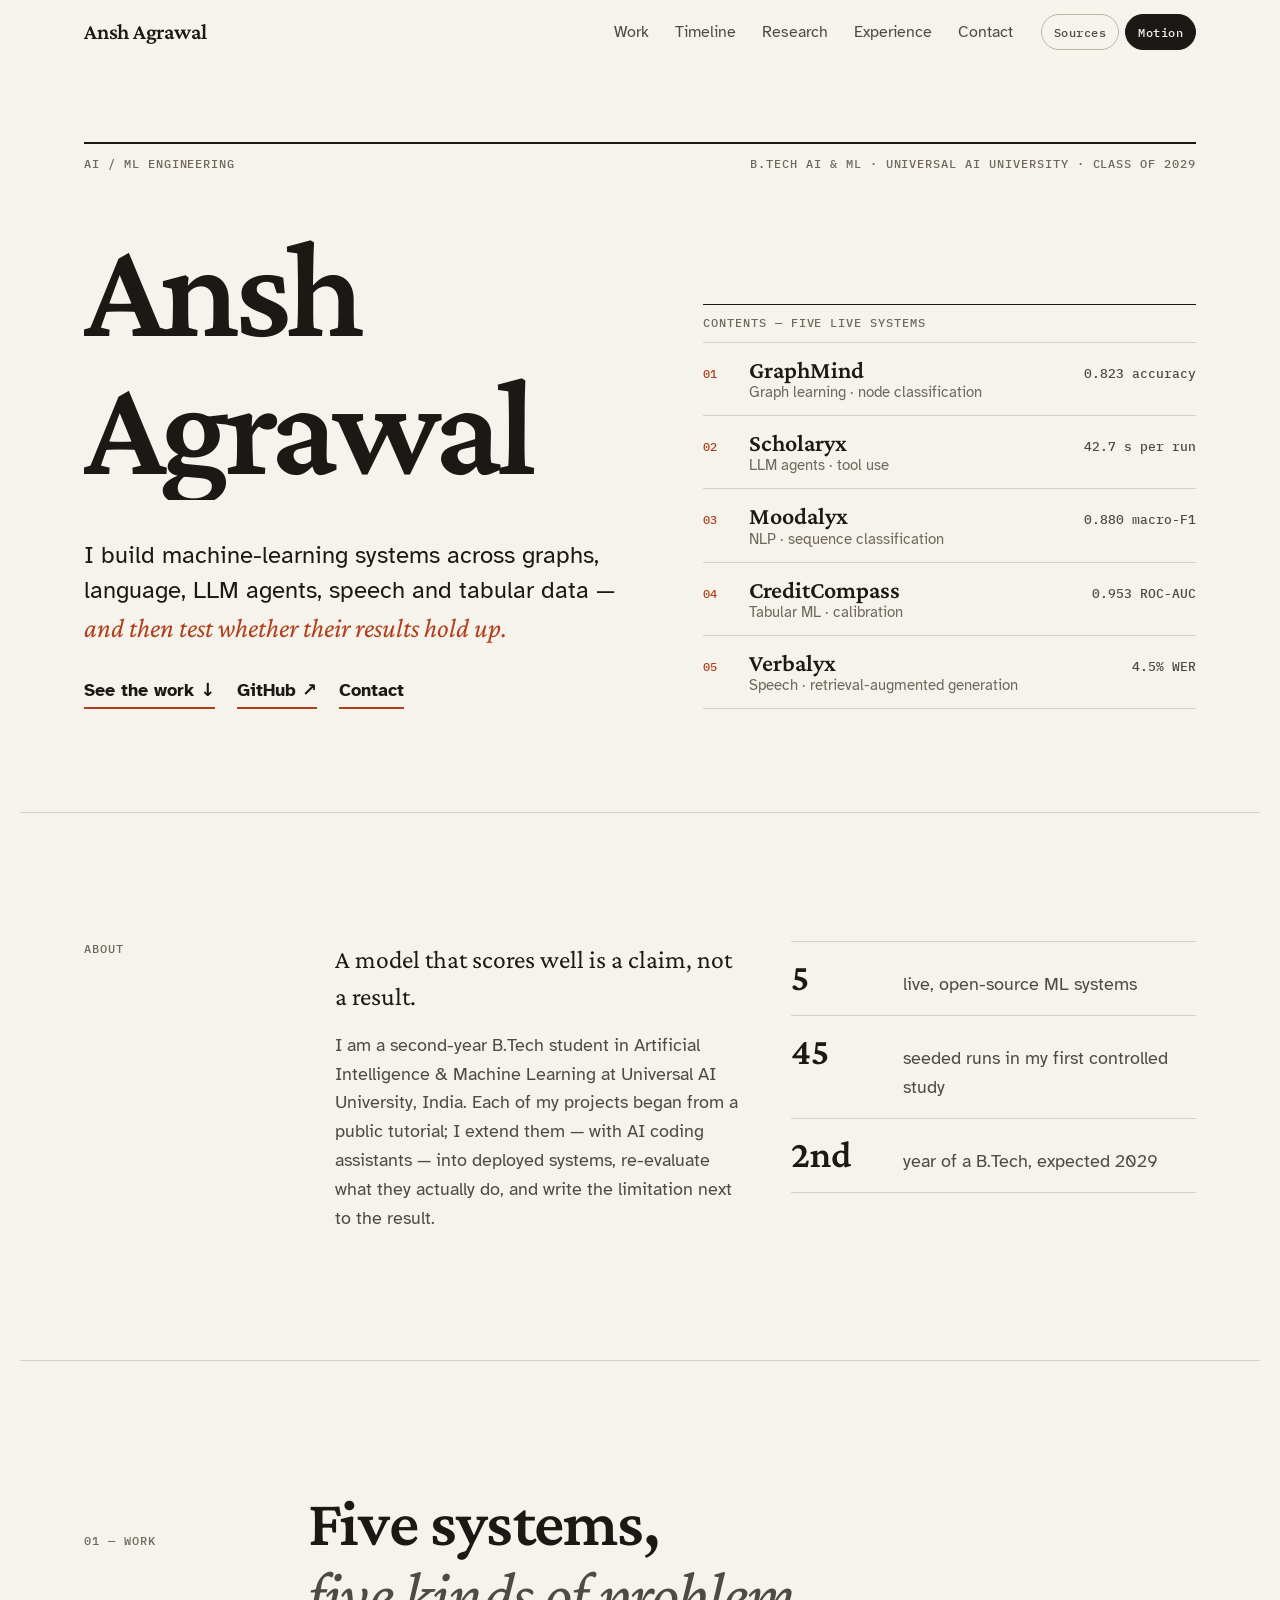
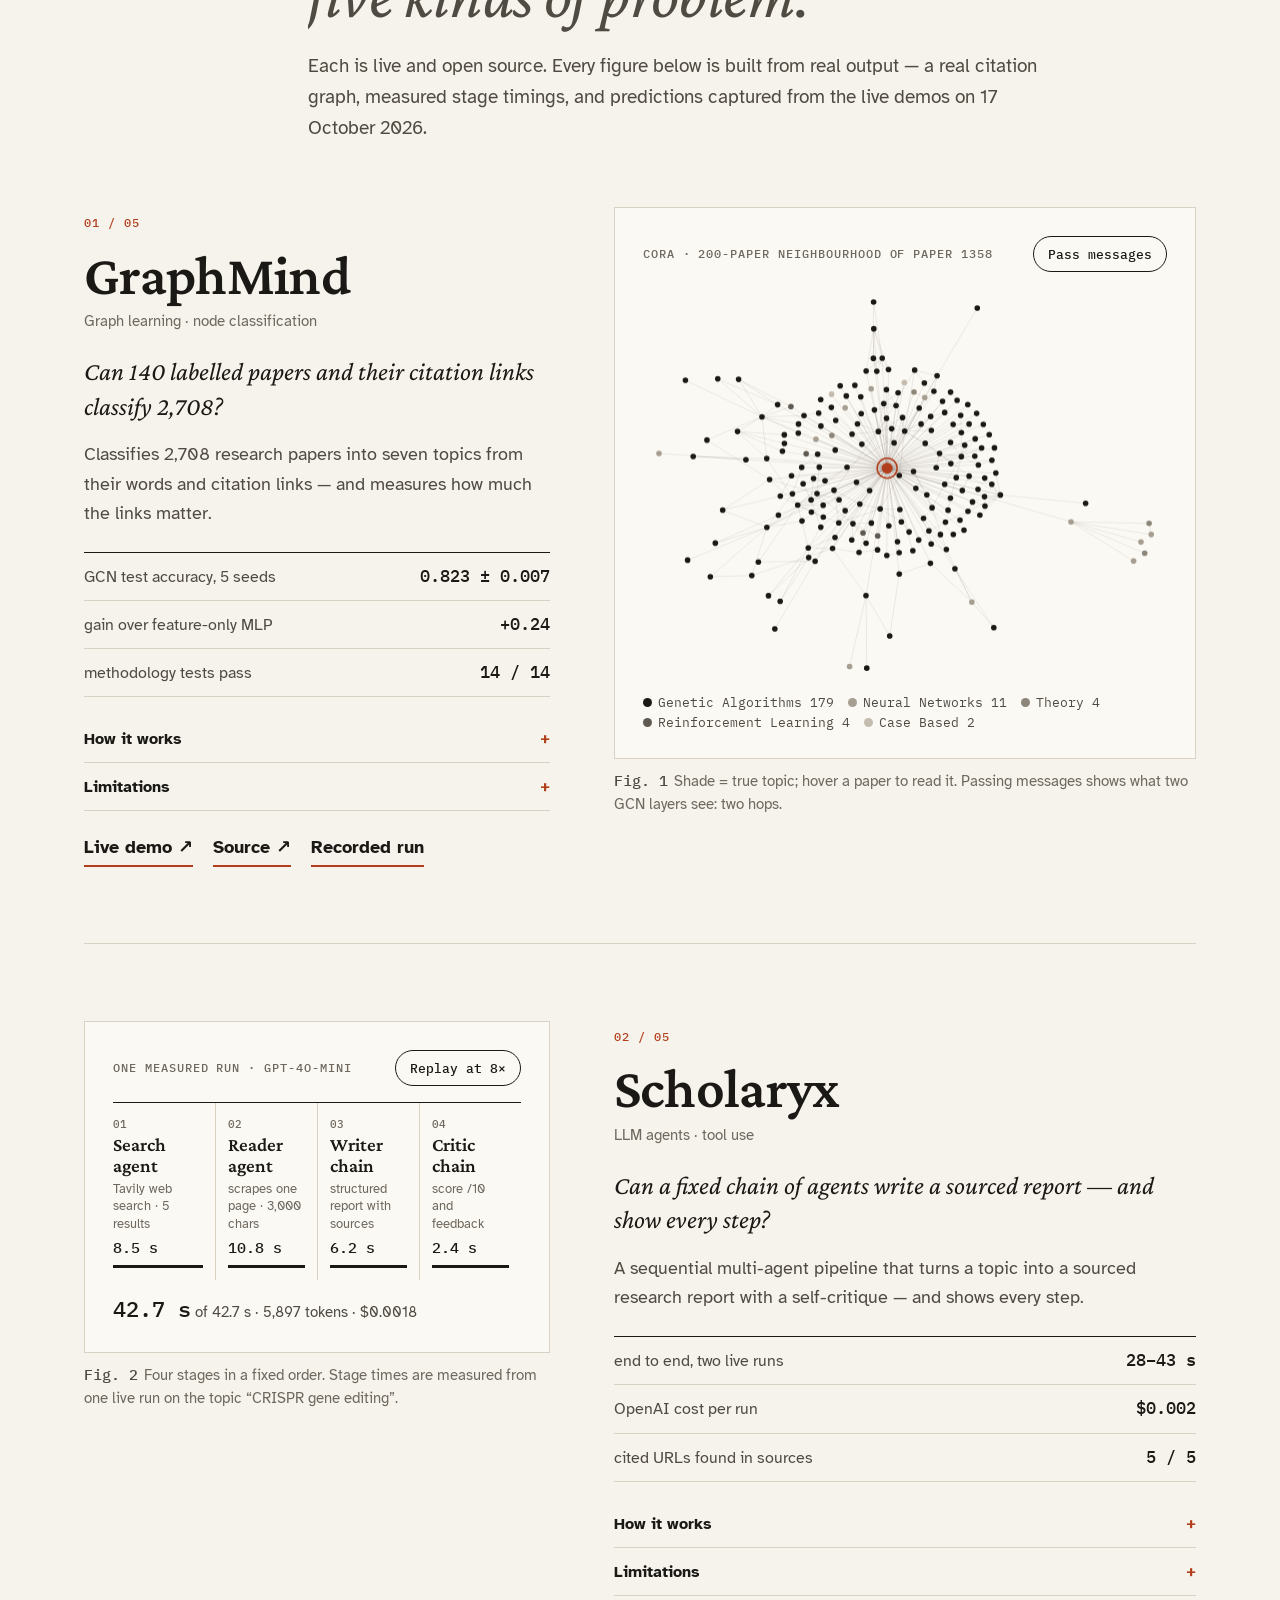
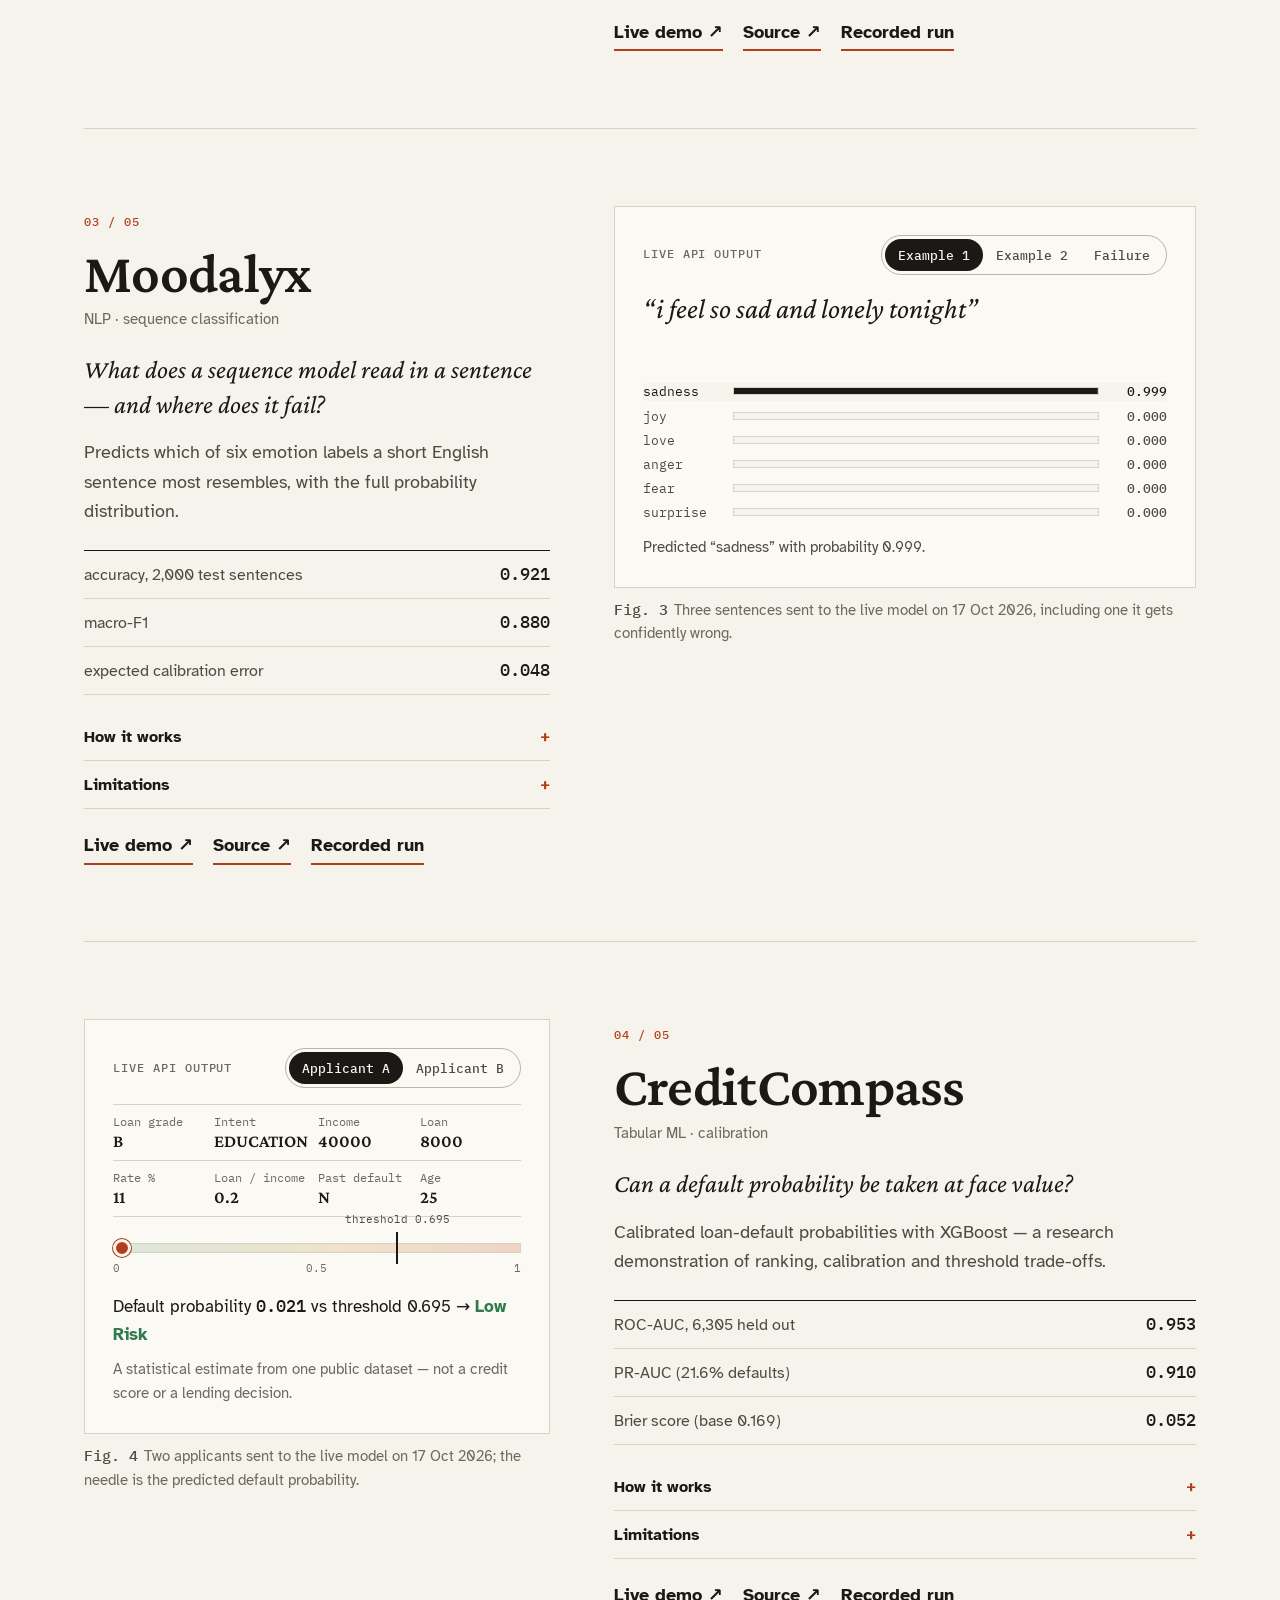
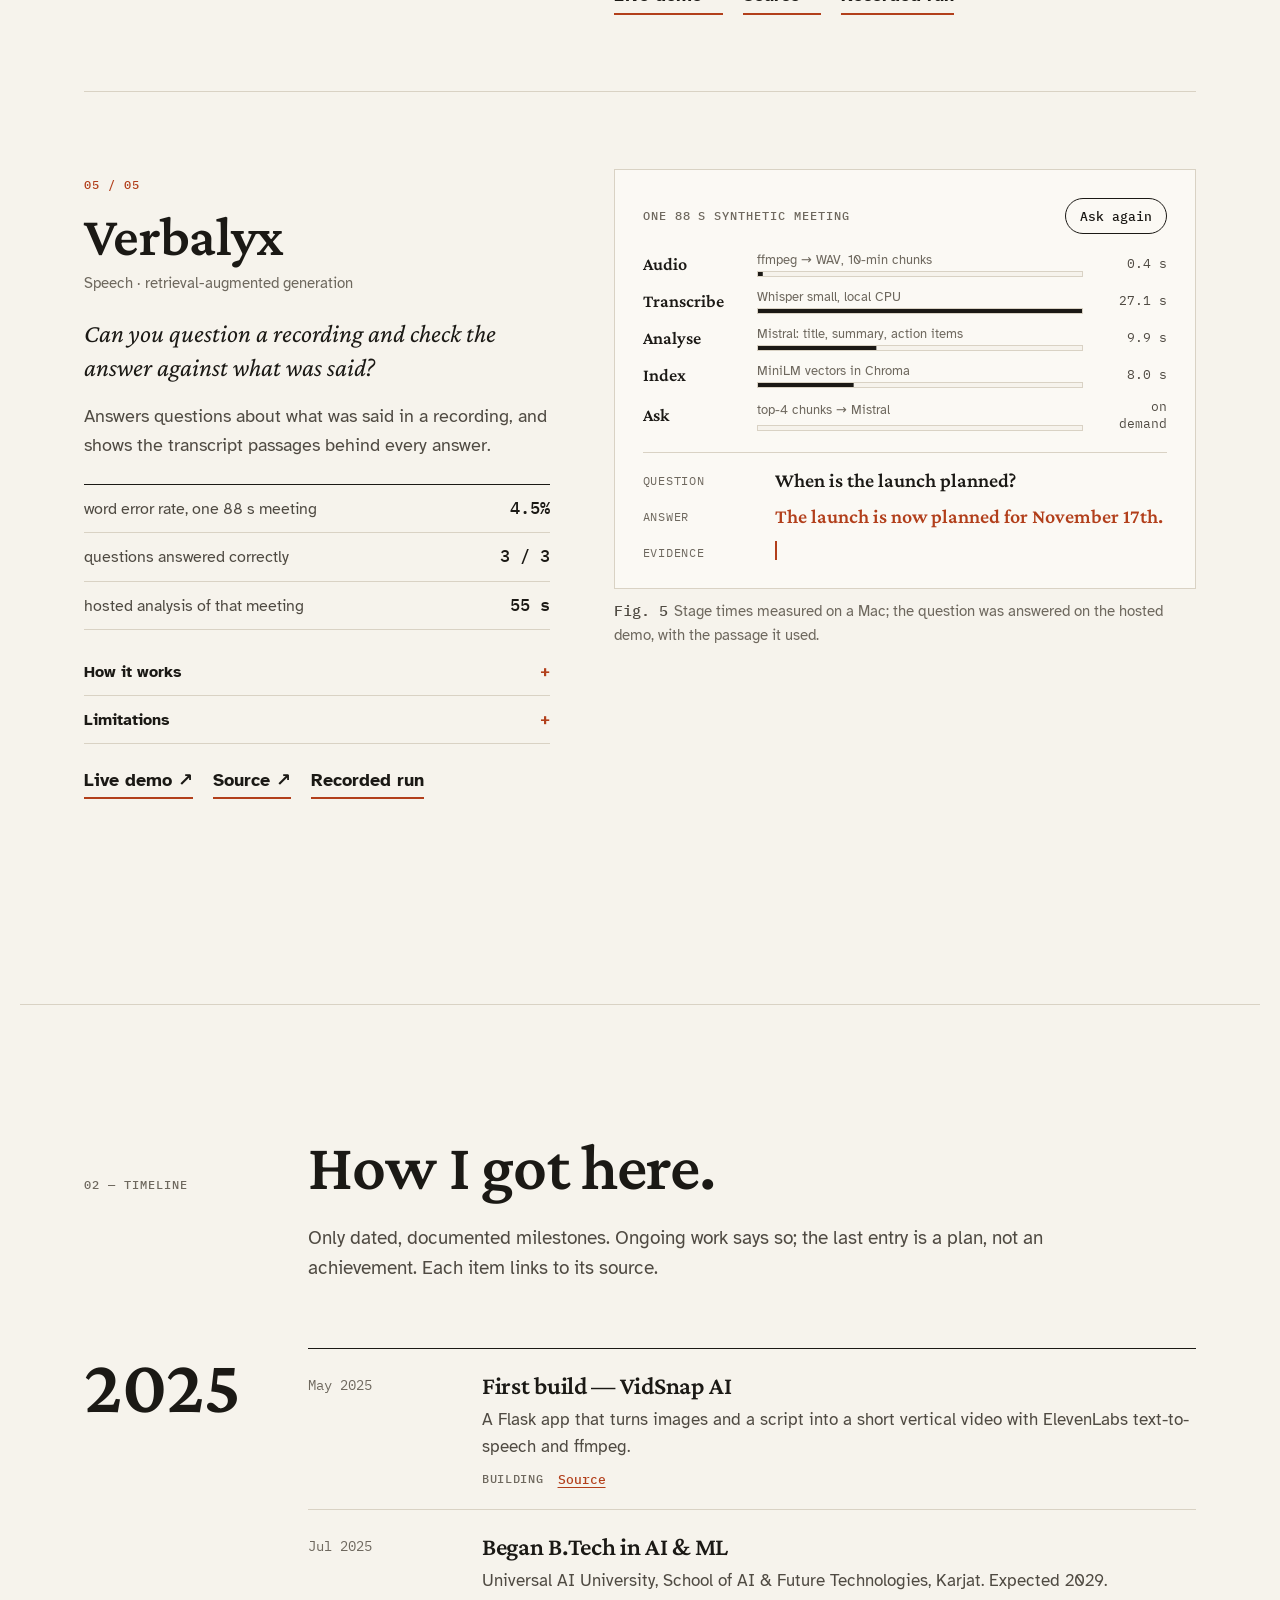
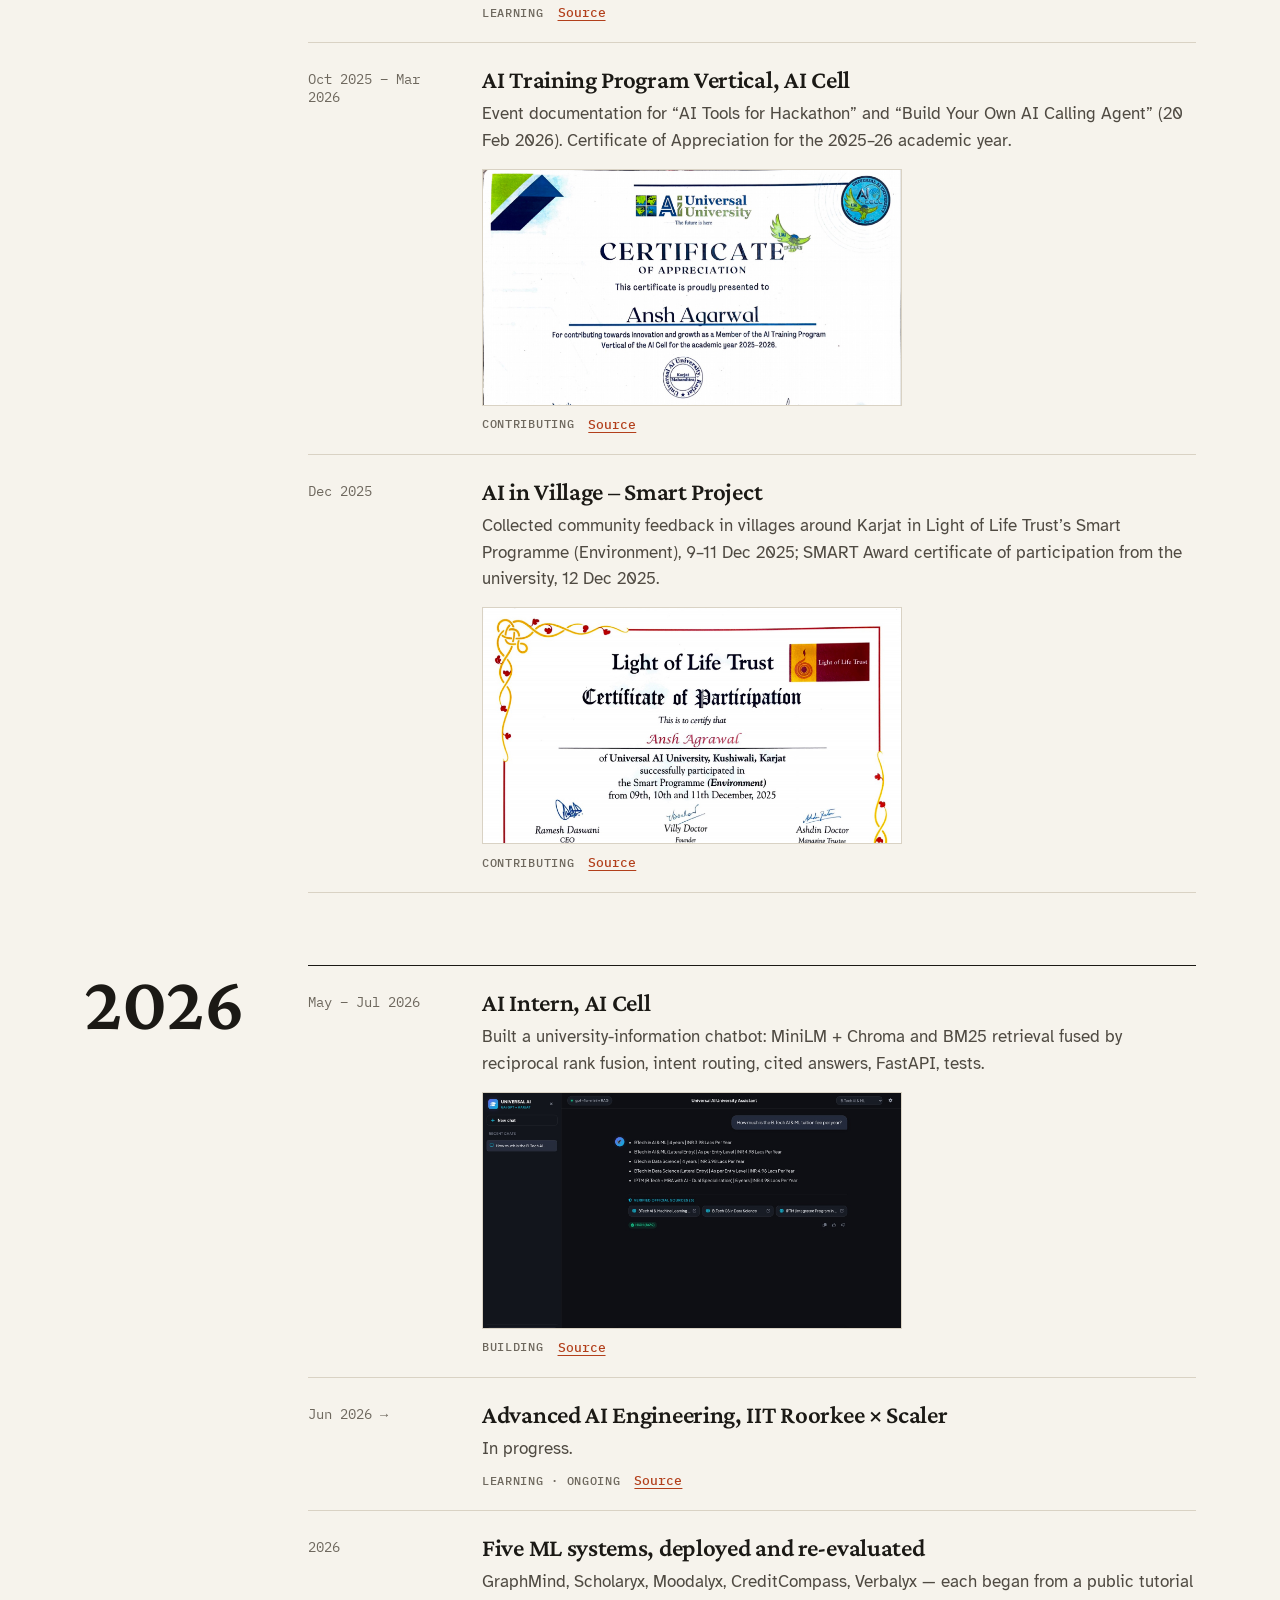
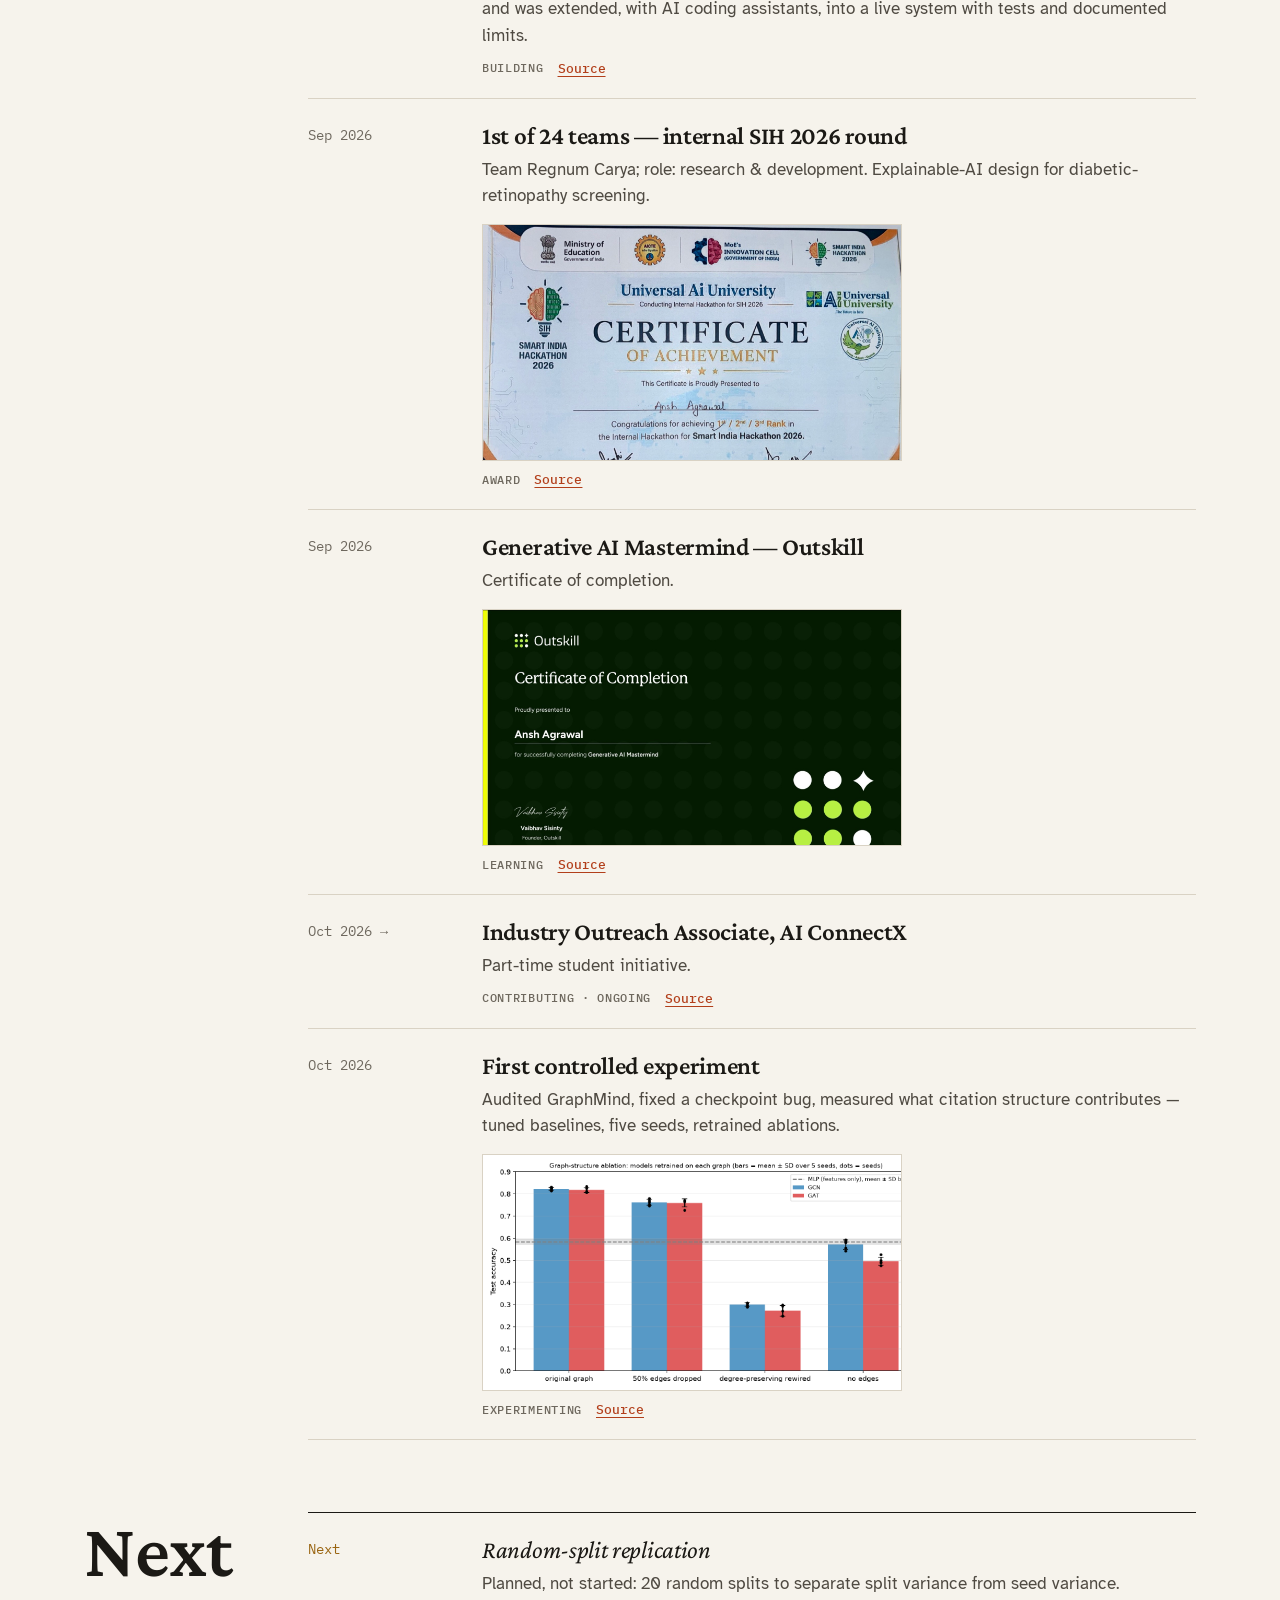
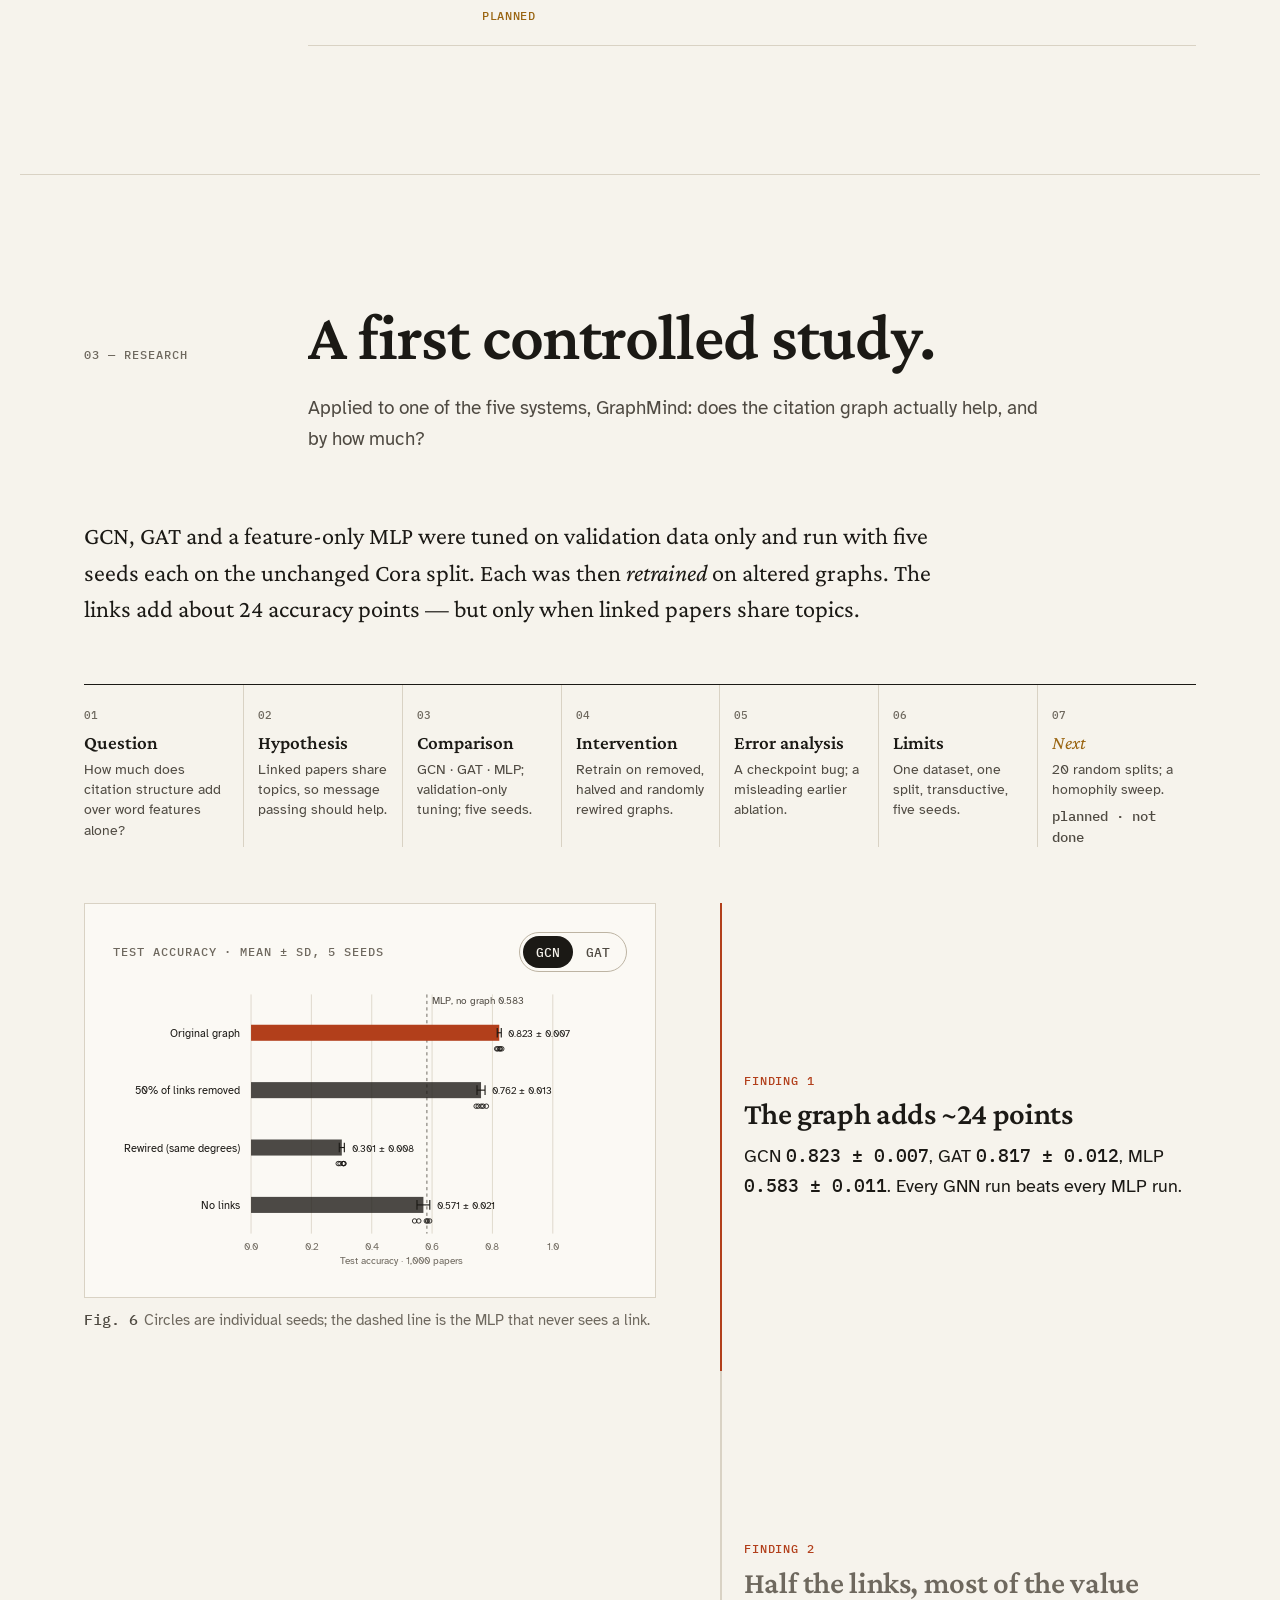
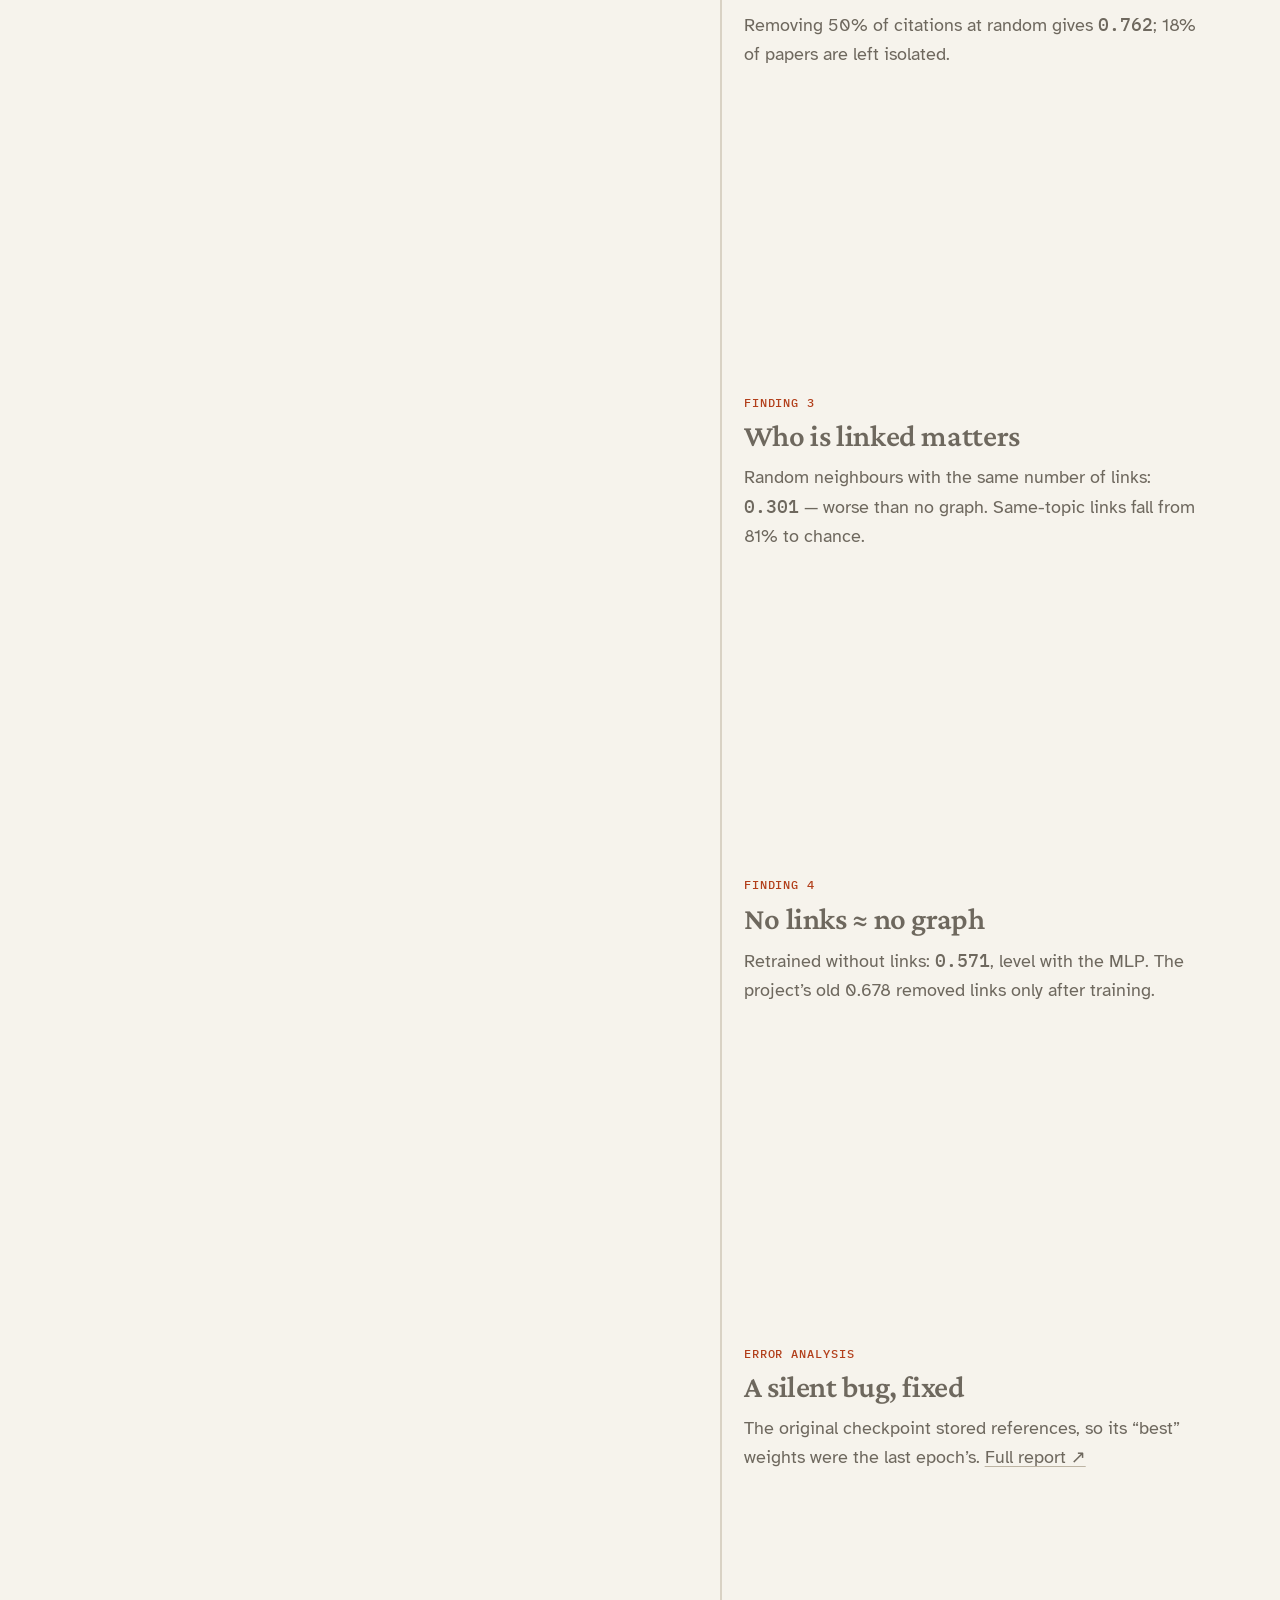
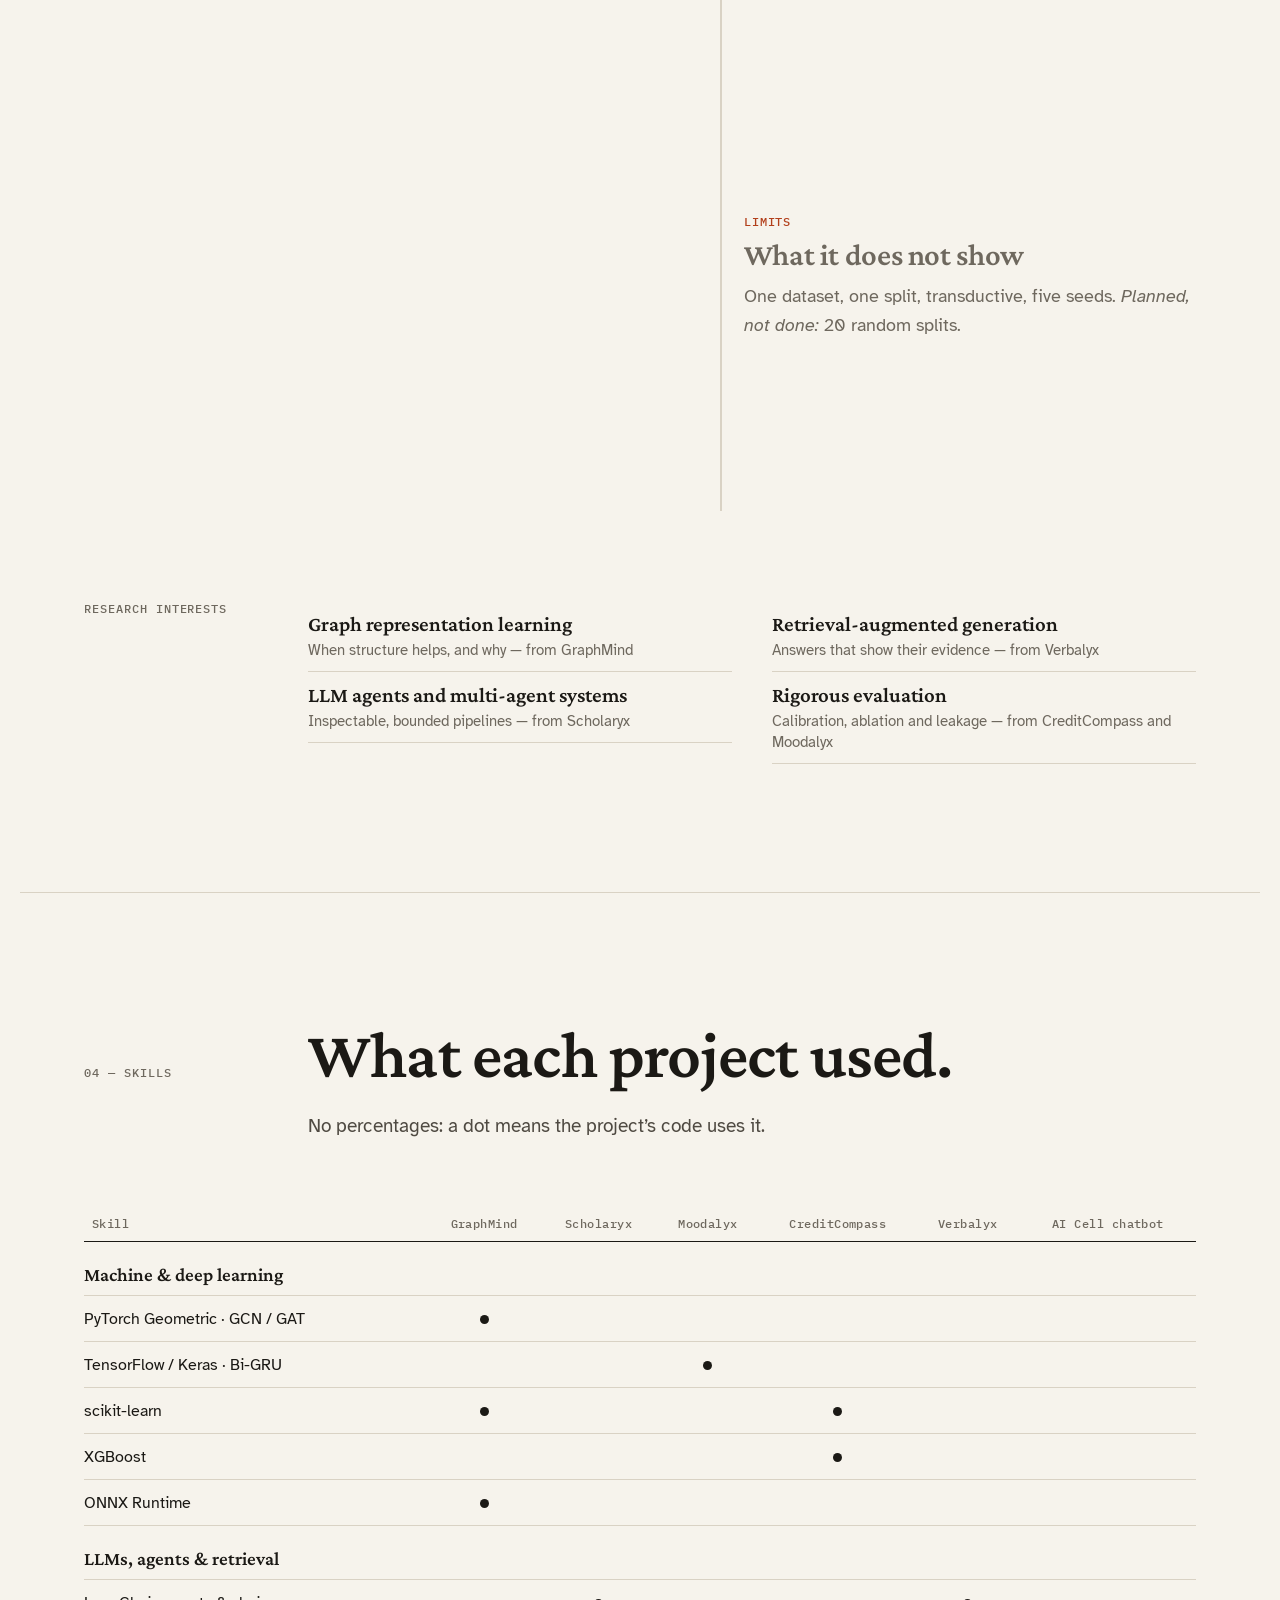
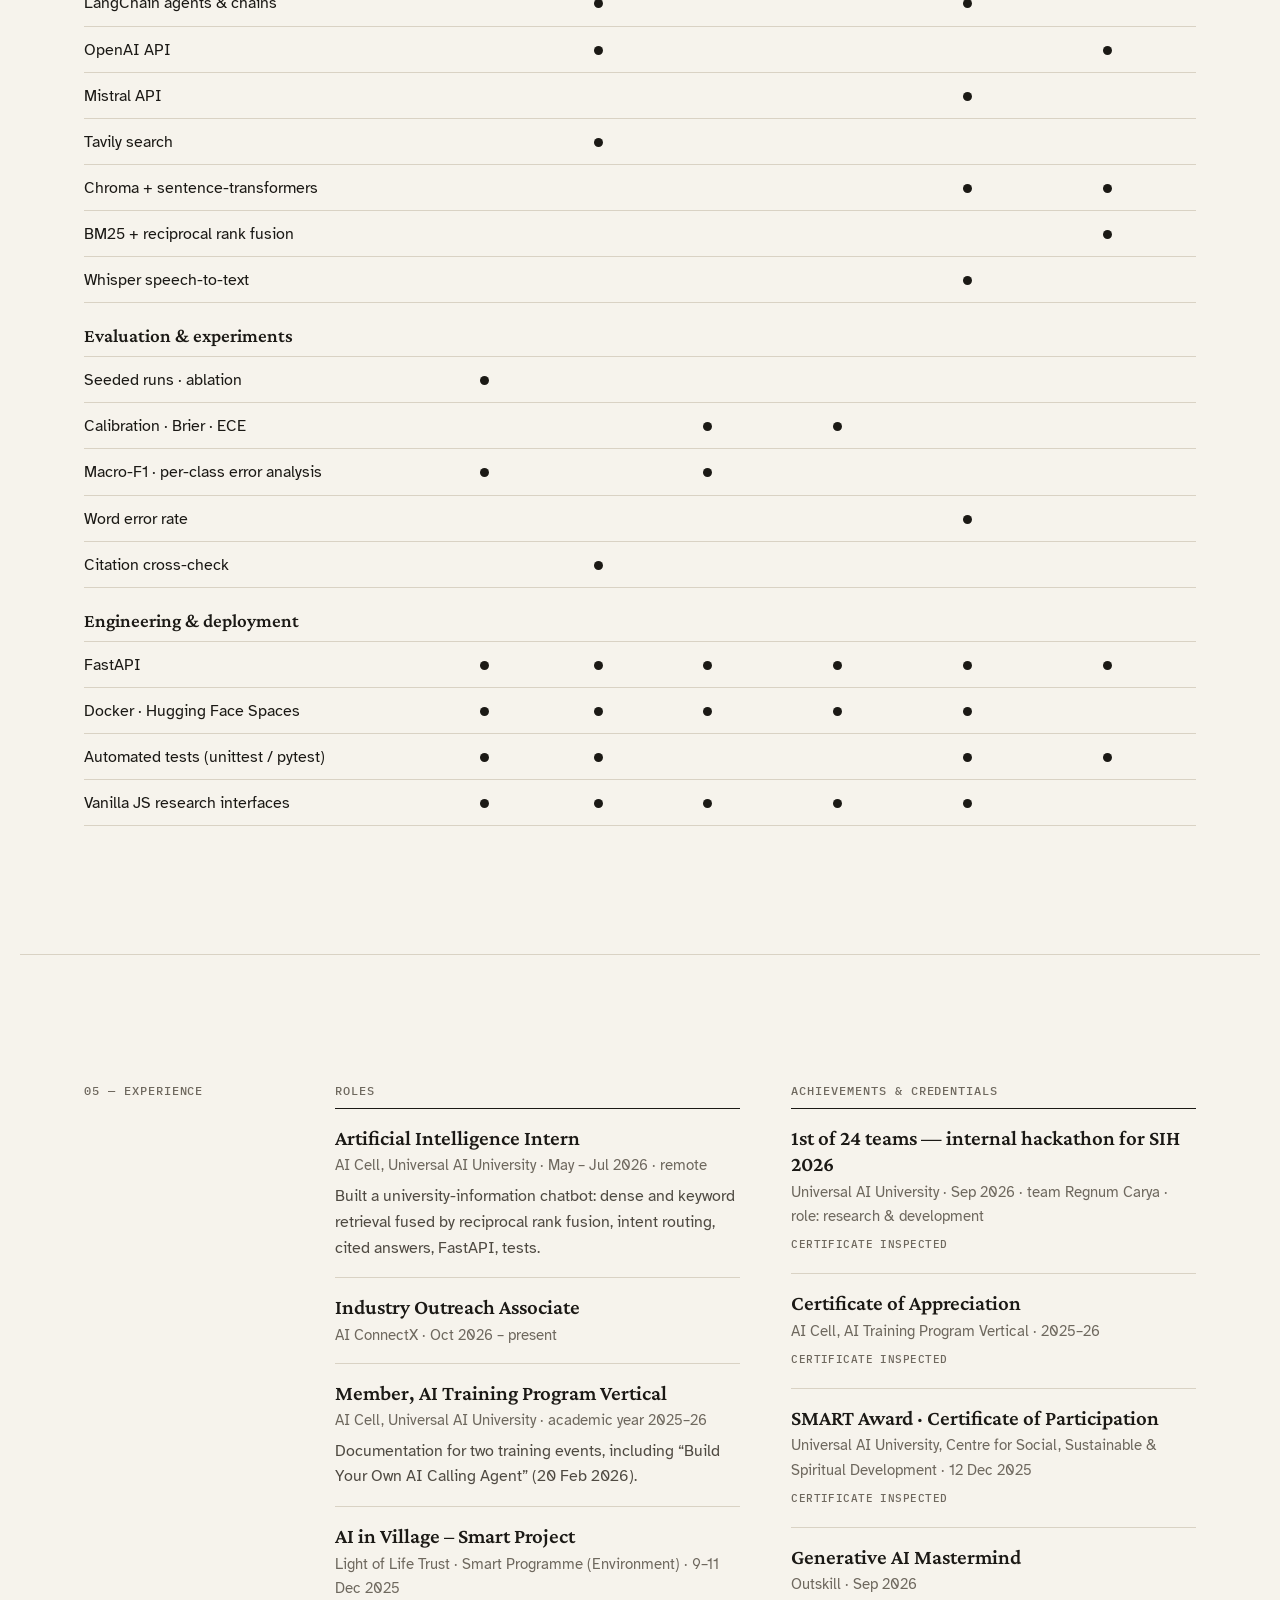
==== commit 8752b7bb: "GraphMind video and poster: corrected topic names Co-Authored-By: Claude Opus 5.5 <noreply@anthropic" ====
--- a/index.html
+++ b/index.html
@@ -219,7 +219,7 @@
 <script src="js/data.js?v=22"></script>
 <script src="js/evidence-data.js?v=22"></script>
 <script src="js/core.js?v=20"></script>
-<script src="js/work.js?v=1"></script>
+<script src="js/work.js?v=2"></script>
 <script src="js/timeline.js?v=1"></script>
 <script src="js/research.js?v=1"></script>
 <script src="js/skills.js?v=1"></script>
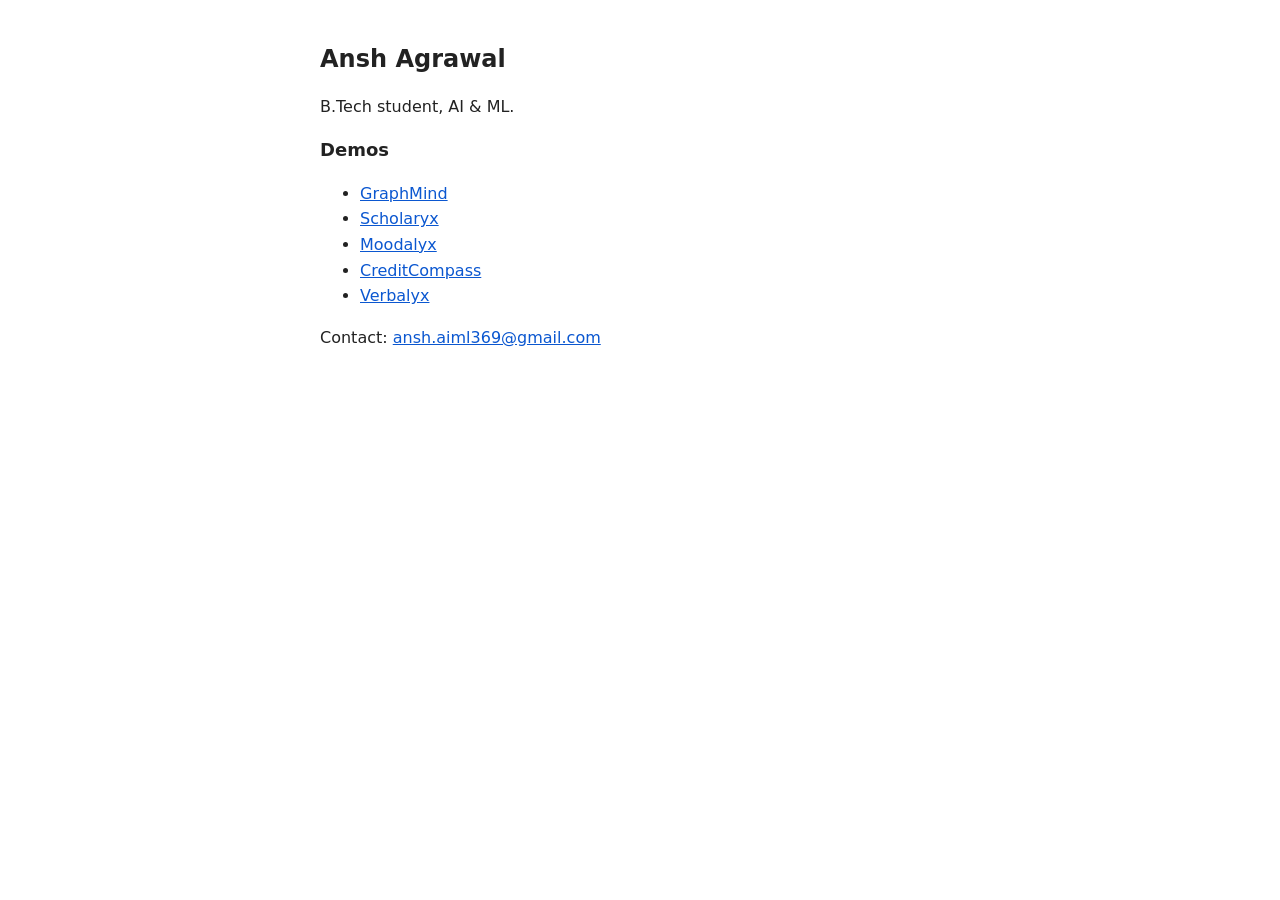
==== commit db2210bd: "Simplify" ====
--- a/index.html
+++ b/index.html
@@ -1,228 +1,28 @@
 <!doctype html>
-<html lang="en" class="no-js">
+<html lang="en">
 <head>
 <meta charset="utf-8">
 <meta name="viewport" content="width=device-width, initial-scale=1">
-<title>Ansh Agrawal — AI / ML engineering</title>
-<meta name="description" content="Ansh Agrawal, B.Tech AI & ML student. Five live machine-learning systems across graphs, language, LLM agents, speech and tabular data — each re-evaluated, with every claim traced to its source.">
-<meta name="theme-color" content="#f6f3ec">
-<meta property="og:title" content="Ansh Agrawal — AI / ML engineering">
-<meta property="og:description" content="Five live machine-learning systems across graphs, language, agents, speech and tabular data, each re-evaluated.">
-<meta property="og:type" content="website">
-<link rel="icon" href="assets/favicon-aa.svg" type="image/svg+xml">
-<link rel="preconnect" href="https://fonts.googleapis.com">
-<link rel="preconnect" href="https://fonts.gstatic.com" crossorigin>
-<link href="https://fonts.googleapis.com/css2?family=Atkinson+Hyperlegible:ital,wght@0,400;0,700;1,400&family=Crimson+Pro:ital,wght@0,400;0,600;1,400&display=swap" rel="stylesheet">
-<link rel="stylesheet" href="vendor/lenis-1.3.27.css">
-<link rel="stylesheet" href="css/journal.css?v=6">
-<script>document.documentElement.classList.replace("no-js", "js");</script>
+<title>Ansh Agrawal</title>
+<style>
+:root{--bg:#ffffff;--fg:#222222;--link:#0b57d0}
+@media (prefers-color-scheme:dark){:root:not([data-theme="light"]){--bg:#111111;--fg:#e6e6e6;--link:#8ab4ff}}
+:root[data-theme="dark"]{--bg:#111111;--fg:#e6e6e6;--link:#8ab4ff}
+body{margin:0 auto;max-width:640px;padding:40px 16px;font:16px/1.6 system-ui,sans-serif;background:var(--bg);color:var(--fg)}
+a{color:var(--link)}h1{font-size:24px;margin:0 0 4px}
+</style>
 </head>
 <body>
-<a class="skip" href="#main">Skip to content</a>
-
-<header class="top" id="top-bar">
-  <div class="wrap top-in">
-    <a class="wordmark" href="#main">Ansh Agrawal</a>
-    <button class="menu-btn" type="button" aria-expanded="false" aria-controls="menu">Menu</button>
-    <ul class="menu" id="menu">
-      <li><a href="#work">Work</a></li>
-      <li><a href="#timeline">Timeline</a></li>
-      <li><a href="#research">Research</a></li>
-      <li><a href="#experience">Experience</a></li>
-      <li><a href="#contact">Contact</a></li>
-    </ul>
-    <div class="tools">
-      <button class="tog" id="lens" type="button" aria-pressed="false" title="Show the source of every claim (E)">Sources</button>
-      <button class="tog" id="motion" type="button" aria-pressed="true" title="Turn animation on or off">Motion</button>
-    </div>
-  </div>
-</header>
-
-<main id="main" tabindex="-1">
-
-<!-- 1–3 · identity, positioning, introduction -->
-<section class="hero wrap" aria-labelledby="name">
-  <div class="mast"><span class="label">AI / ML engineering</span><span class="label">B.Tech AI &amp; ML · Universal AI University · class of 2029</span></div>
-  <div class="hero-grid">
-    <div>
-    <h1 class="hero-name" id="name"><span class="line rise"><span>Ansh</span></span><span class="line rise"><span>Agrawal</span></span></h1>
-    <div class="enter">
-      <p class="position">I build machine-learning systems across graphs, language, LLM agents, speech and tabular data — <em>and then test whether their results hold up.</em></p>
-      <div class="hero-links">
-        <a class="link-arrow" href="#work">See the work ↓</a>
-        <a class="link-arrow" href="https://github.com/anshaiml369" target="_blank" rel="noopener">GitHub ↗</a>
-        <a class="link-arrow" href="#contact">Contact</a>
-      </div>
-    </div>
-    </div>
-    <nav class="contents enter" aria-label="Five systems">
-      <span class="label">Contents — five live systems</span>
-      <ol id="contents"></ol>
-    </nav>
-  </div>
-</section>
-
-<section class="section wrap" id="about" aria-labelledby="about-h">
-  <div class="about">
-    <h2 class="label" id="about-h">About</h2>
-    <div class="about-text enter">
-      <p>A model that scores well is a claim, not a result.</p>
-      <p>I am a second-year B.Tech student in Artificial Intelligence &amp; Machine Learning at Universal AI University, India. Each of my projects began from a public tutorial; I extend them — with AI coding assistants — into deployed systems, re-evaluate what they actually do, and write the limitation next to the result.</p>
-    </div>
-    <ul class="facts enter">
-      <li data-ev="verified" data-src="Five Hugging Face Spaces, all HTTP 200 on 17 Oct 2026"><b class="num">5</b><span>live, open-source ML systems</span></li>
-      <li data-ev="verified" data-src="GraphMind study — 45 runs, 14 tests, rerun bit-identical"><b class="num">45</b><span>seeded runs in my first controlled study</span></li>
-      <li data-ev="checked" data-src="Résumé; AI Cell offer letter"><b class="num">2nd</b><span>year of a B.Tech, expected 2029</span></li>
-    </ul>
-  </div>
-</section>
-
-<!-- 4 · the five systems, equal weight -->
-<section class="section wrap" id="work" aria-labelledby="work-h">
-  <header class="sec-head">
-    <span class="label">01 — Work</span>
-    <div>
-      <h2 id="work-h"><span class="line rise"><span>Five systems,</span></span><span class="line rise"><span><em>five kinds of problem.</em></span></span></h2>
-      <p class="sec-lead">Each is live and open source. Every figure below is built from real output — a real citation graph, measured stage timings, and predictions captured from the live demos on 17 October 2026.</p>
-    </div>
-  </header>
-  <div id="work-list"></div>
-</section>
-
-<!-- 5 · timeline -->
-<section class="section wrap" id="timeline" aria-labelledby="tl-h">
-  <header class="sec-head">
-    <span class="label">02 — Timeline</span>
-    <div>
-      <h2 id="tl-h"><span class="line rise"><span>How I got here.</span></span></h2>
-      <p class="sec-lead">Only dated, documented milestones. Ongoing work says so; the last entry is a plan, not an achievement. Each item links to its source.</p>
-    </div>
-  </header>
-  <div id="tl"></div>
-</section>
-
-<!-- 6 · research + interests -->
-<section class="section wrap" id="research" aria-labelledby="rs-h">
-  <header class="sec-head">
-    <span class="label">03 — Research</span>
-    <div>
-      <h2 id="rs-h"><span class="line rise"><span>A first controlled study.</span></span></h2>
-      <p class="sec-lead">Applied to one of the five systems, GraphMind: does the citation graph actually help, and by how much?</p>
-    </div>
-  </header>
-  <p class="abstract enter">GCN, GAT and a feature-only MLP were tuned on validation data only and run with five seeds each on the unchanged Cora split. Each was then <em>retrained</em> on altered graphs. The links add about 24 accuracy points — but only when linked papers share topics.</p>
-  <ol class="method enter" id="method" aria-label="How the study was run"></ol>
-  <div class="study">
-    <figure class="fig chart-fig" data-ev="verified" data-src="results/summary.csv · per_seed_results.csv (GraphMind research branch)">
-      <div class="fig-box">
-        <div class="chart-head">
-          <span class="label" id="chart-cap">Test accuracy · mean ± SD, 5 seeds</span>
-          <div class="tabs" role="radiogroup" aria-label="Model">
-            <button role="radio" aria-checked="true" data-model="gcn">GCN</button>
-            <button role="radio" aria-checked="false" data-model="gat">GAT</button>
-          </div>
-        </div>
-        <svg id="chart" viewBox="0 0 640 360" role="img" aria-labelledby="chart-cap"></svg>
-      </div>
-      <figcaption><b>Fig. 6</b>Circles are individual seeds; the dashed line is the MLP that never sees a link.</figcaption>
-    </figure>
-    <ol class="steps">
-      <li class="step" data-focus="original"><span class="label">Finding 1</span><h3>The graph adds ~24 points</h3><p>GCN <b>0.823 ± 0.007</b>, GAT <b>0.817 ± 0.012</b>, MLP <b>0.583 ± 0.011</b>. Every GNN run beats every MLP run.</p></li>
-      <li class="step" data-focus="drop50"><span class="label">Finding 2</span><h3>Half the links, most of the value</h3><p>Removing 50% of citations at random gives <b>0.762</b>; 18% of papers are left isolated.</p></li>
-      <li class="step" data-focus="rewired"><span class="label">Finding 3</span><h3>Who is linked matters</h3><p>Random neighbours with the same number of links: <b>0.301</b> — worse than no graph. Same-topic links fall from 81% to chance.</p></li>
-      <li class="step" data-focus="no_edges"><span class="label">Finding 4</span><h3>No links ≈ no graph</h3><p>Retrained without links: <b>0.571</b>, level with the MLP. The project’s old 0.678 removed links only after training.</p></li>
-      <li class="step" data-focus="original"><span class="label">Error analysis</span><h3>A silent bug, fixed</h3><p>The original checkpoint stored references, so its “best” weights were the last epoch’s. <a href="https://github.com/anshaiml369/graphmind/blob/research/graph-structure-experiment/RESEARCH_REPORT.md" target="_blank" rel="noopener">Full report ↗</a></p></li>
-      <li class="step" data-focus=""><span class="label">Limits</span><h3>What it does not show</h3><p>One dataset, one split, transductive, five seeds. <em>Planned, not done:</em> 20 random splits.</p></li>
-    </ol>
-  </div>
-  <div class="interests">
-    <h3 class="label">Research interests</h3>
-    <ul class="enter" data-ev="checked" data-src="Interests as stated on the CV; each linked to the project that sparked it">
-      <li>Graph representation learning<span>When structure helps, and why — from GraphMind</span></li>
-      <li>LLM agents and multi-agent systems<span>Inspectable, bounded pipelines — from Scholaryx</span></li>
-      <li>Retrieval-augmented generation<span>Answers that show their evidence — from Verbalyx</span></li>
-      <li>Rigorous evaluation<span>Calibration, ablation and leakage — from CreditCompass and Moodalyx</span></li>
-    </ul>
-  </div>
-</section>
-
-<!-- 6b · skills -->
-<section class="section wrap" id="skills" aria-labelledby="sk-h">
-  <header class="sec-head">
-    <span class="label">04 — Skills</span>
-    <div>
-      <h2 id="sk-h"><span class="line rise"><span>What each project used.</span></span></h2>
-      <p class="sec-lead">No percentages: a dot means the project’s code uses it.</p>
-    </div>
-  </header>
-  <div class="skills-wrap enter"><table class="skills" id="skills-table"></table></div>
-</section>
-
-<!-- 7 · experience & achievements -->
-<section class="section wrap" id="experience" aria-labelledby="xp-h">
-  <div class="xp">
-    <h2 class="label" id="xp-h">05 — Experience</h2>
-    <div class="xp-col enter">
-      <h3>Roles</h3>
-      <ul class="xp-list">
-        <li data-ev="checked" data-src="Offer letter (4 May – 14 Jul 2026); internship report"><b>Artificial Intelligence Intern</b><span>AI Cell, Universal AI University · May – Jul 2026 · remote</span><p>Built a university-information chatbot: dense and keyword retrieval fused by reciprocal rank fusion, intent routing, cited answers, FastAPI, tests.</p></li>
-        <li data-ev="self" data-src="LinkedIn (self-reported)"><b>Industry Outreach Associate</b><span>AI ConnectX · Oct 2026 – present</span></li>
-        <li data-ev="checked" data-src="Certificate of Appreciation (AI Cell, AY 2025–26), inspected; AI Cell event report"><b>Member, AI Training Program Vertical</b><span>AI Cell, Universal AI University · academic year 2025–26</span><p>Documentation for two training events, including “Build Your Own AI Calling Agent” (20 Feb 2026).</p></li>
-        <li data-ev="checked" data-src="Light of Life Trust participation certificate and UAi SMART Award certificate, both inspected"><b>AI in Village – Smart Project</b><span>Light of Life Trust · Smart Programme (Environment) · 9–11 Dec 2025</span><p>Community feedback collection in villages around Karjat.</p></li>
-      </ul>
-    </div>
-    <div class="xp-col enter">
-      <h3>Achievements &amp; credentials</h3>
-      <ul class="xp-list">
-        <li><b>1st of 24 teams — internal hackathon for SIH 2026</b><span>Universal AI University · Sep 2026 · team Regnum Carya · role: research &amp; development</span><span class="status s-info">Certificate inspected</span></li>
-        <li><b>Certificate of Appreciation</b><span>AI Cell, AI Training Program Vertical · 2025–26</span><span class="status s-info">Certificate inspected</span></li>
-        <li><b>SMART Award · Certificate of Participation</b><span>Universal AI University, Centre for Social, Sustainable &amp; Spiritual Development · 12 Dec 2025</span><span class="status s-info">Certificate inspected</span></li>
-        <li><b>Generative AI Mastermind</b><span>Outskill · Sep 2026</span><span class="status s-info">Certificate inspected</span></li>
-        <li><b>Advanced AI Engineering</b><span>IIT Roorkee × Scaler · Jun 2026 – present · Scaler progress card: top 20% of learners, 77.42% problem solving</span><span class="status s-warn">In progress</span></li>
-        <li><b>Master Python Programming</b><span>Udemy · 2026</span><span class="status s-warn">Self-reported</span></li>
-      </ul>
-    </div>
-  </div>
-  <div class="certs-wrap enter">
-    <h3 class="certs-h">Certificates <span>— select one to open it</span></h3>
-    <ul class="certs" id="certs" aria-label="Certificate images"></ul>
-  </div>
-</section>
-
-<!-- 8 · contact -->
-<section class="contact wrap" id="contact" aria-labelledby="ct-h">
-  <span class="label">06 — Contact</span>
-  <h2 id="ct-h"><span class="line rise"><span>Let’s <em>talk.</em></span></span></h2>
-  <div class="contact-grid">
-    <div>
-      <p class="sec-lead" style="margin:0 0 18px">Open to research internships and applied-ML engineering roles where evaluation matters.</p>
-      <a class="mail" href="mailto:ansh.aiml369@gmail.com">ansh.aiml369@gmail.com</a>
-    </div>
-    <ul class="c-links">
-      <li><a href="https://github.com/anshaiml369" target="_blank" rel="noopener">GitHub <span>anshaiml369 ↗</span></a></li>
-      <li><a href="https://www.linkedin.com/in/ansh-agrawal-0738803a6/" target="_blank" rel="noopener">LinkedIn <span>ansh-agrawal ↗</span></a></li>
-      <li><a href="#work">The five systems <span>↑</span></a></li>
-    </ul>
-  </div>
-  <footer class="foot">
-    <p>© 2026 Ansh Agrawal · HTML, CSS and JavaScript · no trackers.</p>
-    <p class="legend"><span><i style="background:var(--ok)"></i>re-run</span><span><i style="background:var(--info)"></i>document checked</span><span><i style="background:var(--warn)"></i>self-reported</span><span>press <b>E</b> or “Sources” to show them</span></p>
-  </footer>
-</section>
-
-</main>
-
-<dialog id="media"><form method="dialog"><button class="dlg-close" aria-label="Close">×</button></form><div id="media-body"></div><p id="media-cap"></p></dialog>
-
-<script src="vendor/motion-12.43.0.js"></script>
-<script src="vendor/lenis-1.3.27.min.js"></script>
-<script src="js/data.js?v=22"></script>
-<script src="js/evidence-data.js?v=22"></script>
-<script src="js/core.js?v=20"></script>
-<script src="js/work.js?v=2"></script>
-<script src="js/timeline.js?v=1"></script>
-<script src="js/research.js?v=1"></script>
-<script src="js/skills.js?v=1"></script>
-<script src="js/site.js?v=2"></script>
+<h1>Ansh Agrawal</h1>
+<p>B.Tech student, AI &amp; ML.</p>
+<h2 style="font-size:18px">Demos</h2>
+<ul>
+<li><a href="/graphmind/">GraphMind</a></li>
+<li><a href="/scholaryx/">Scholaryx</a></li>
+<li><a href="/moodalyx/">Moodalyx</a></li>
+<li><a href="/creditcompass/">CreditCompass</a></li>
+<li><a href="/verbalyx/">Verbalyx</a></li>
+</ul>
+<p>Contact: <a href="mailto:ansh.aiml369@gmail.com">ansh.aiml369@gmail.com</a></p>
 </body>
 </html>
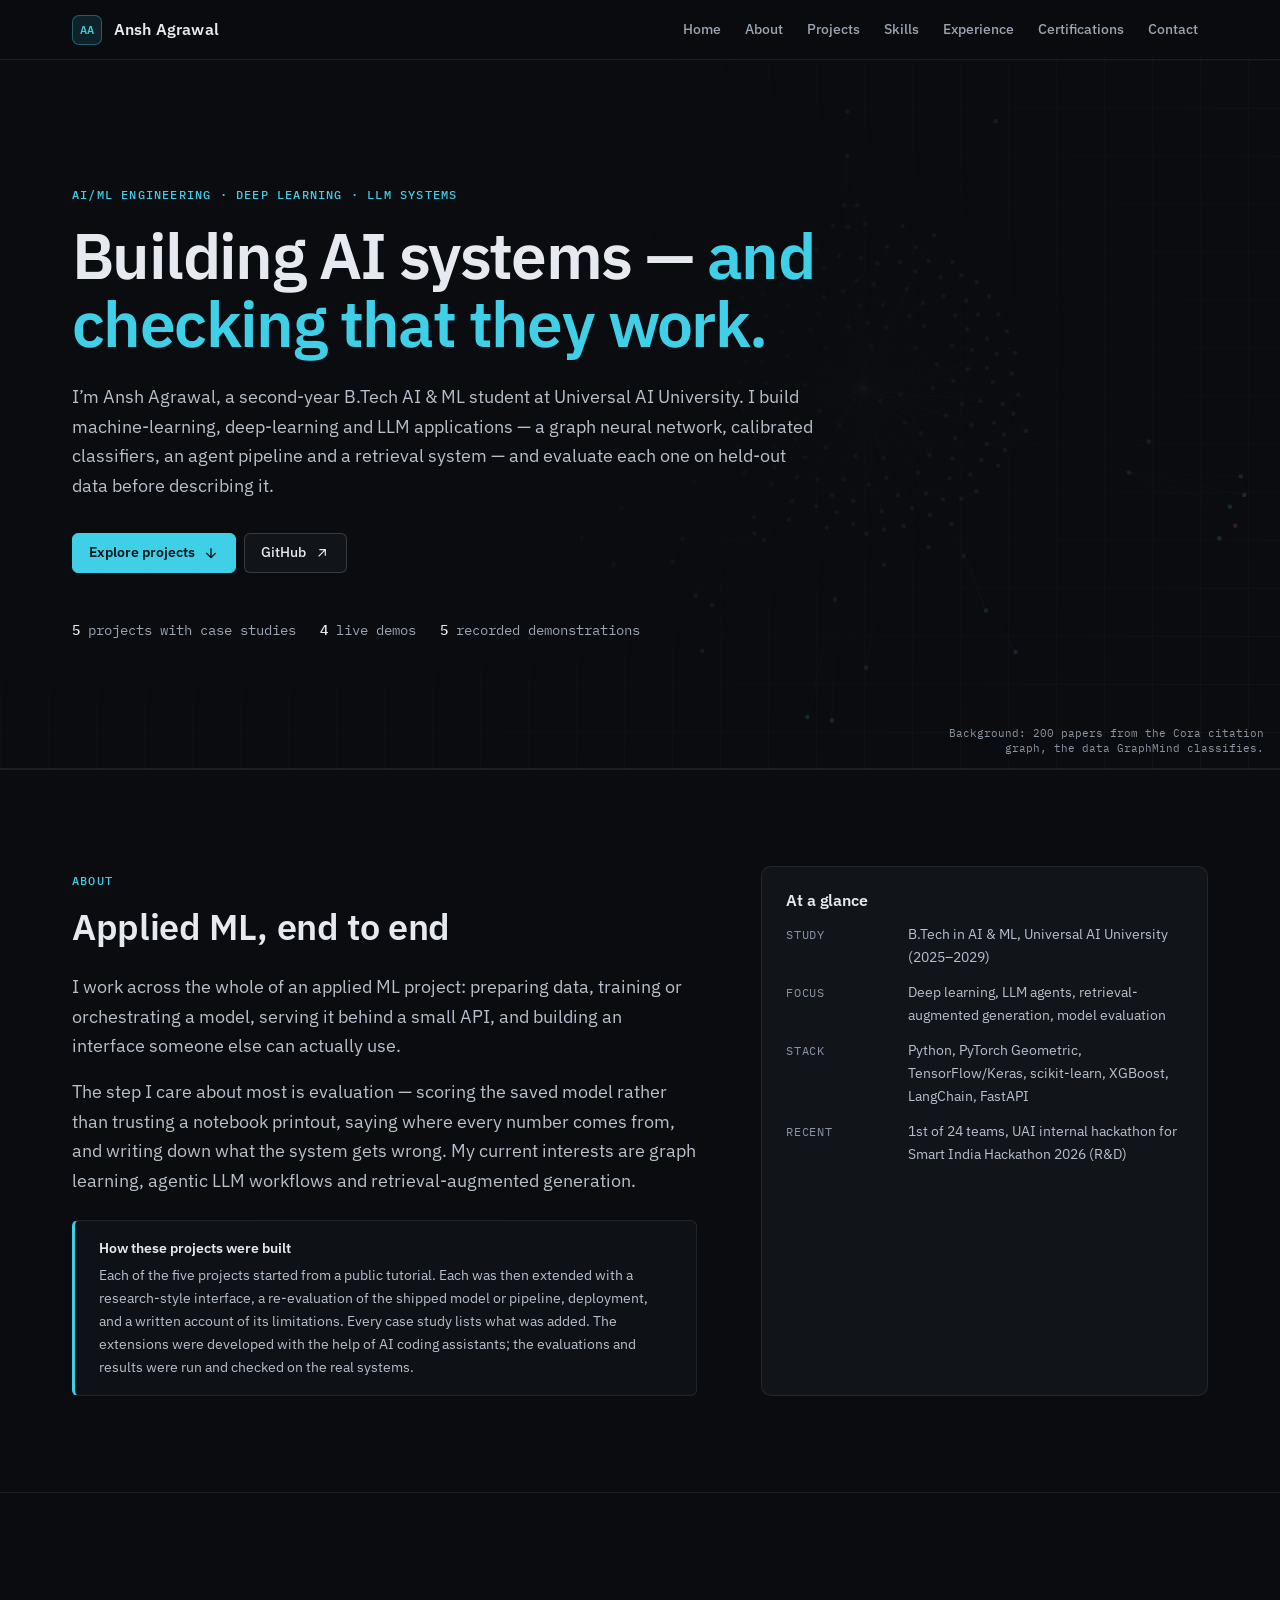
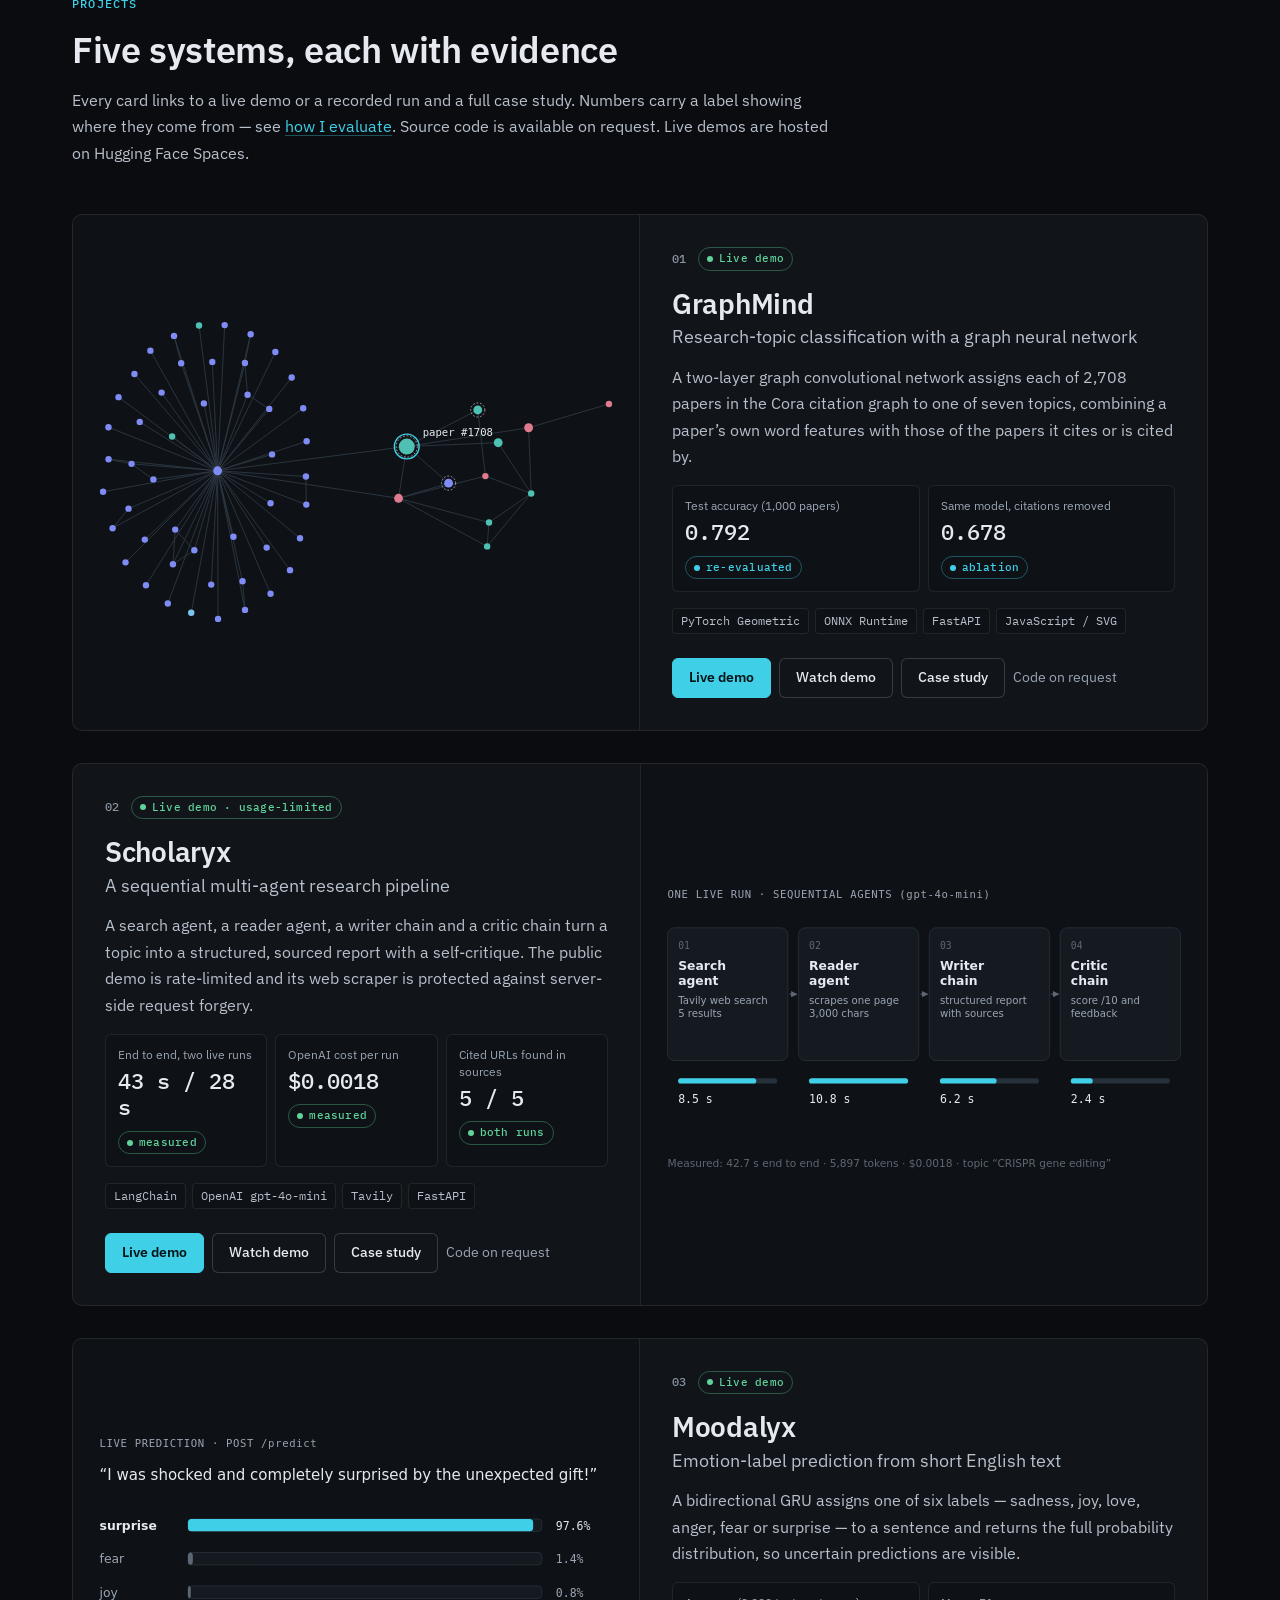
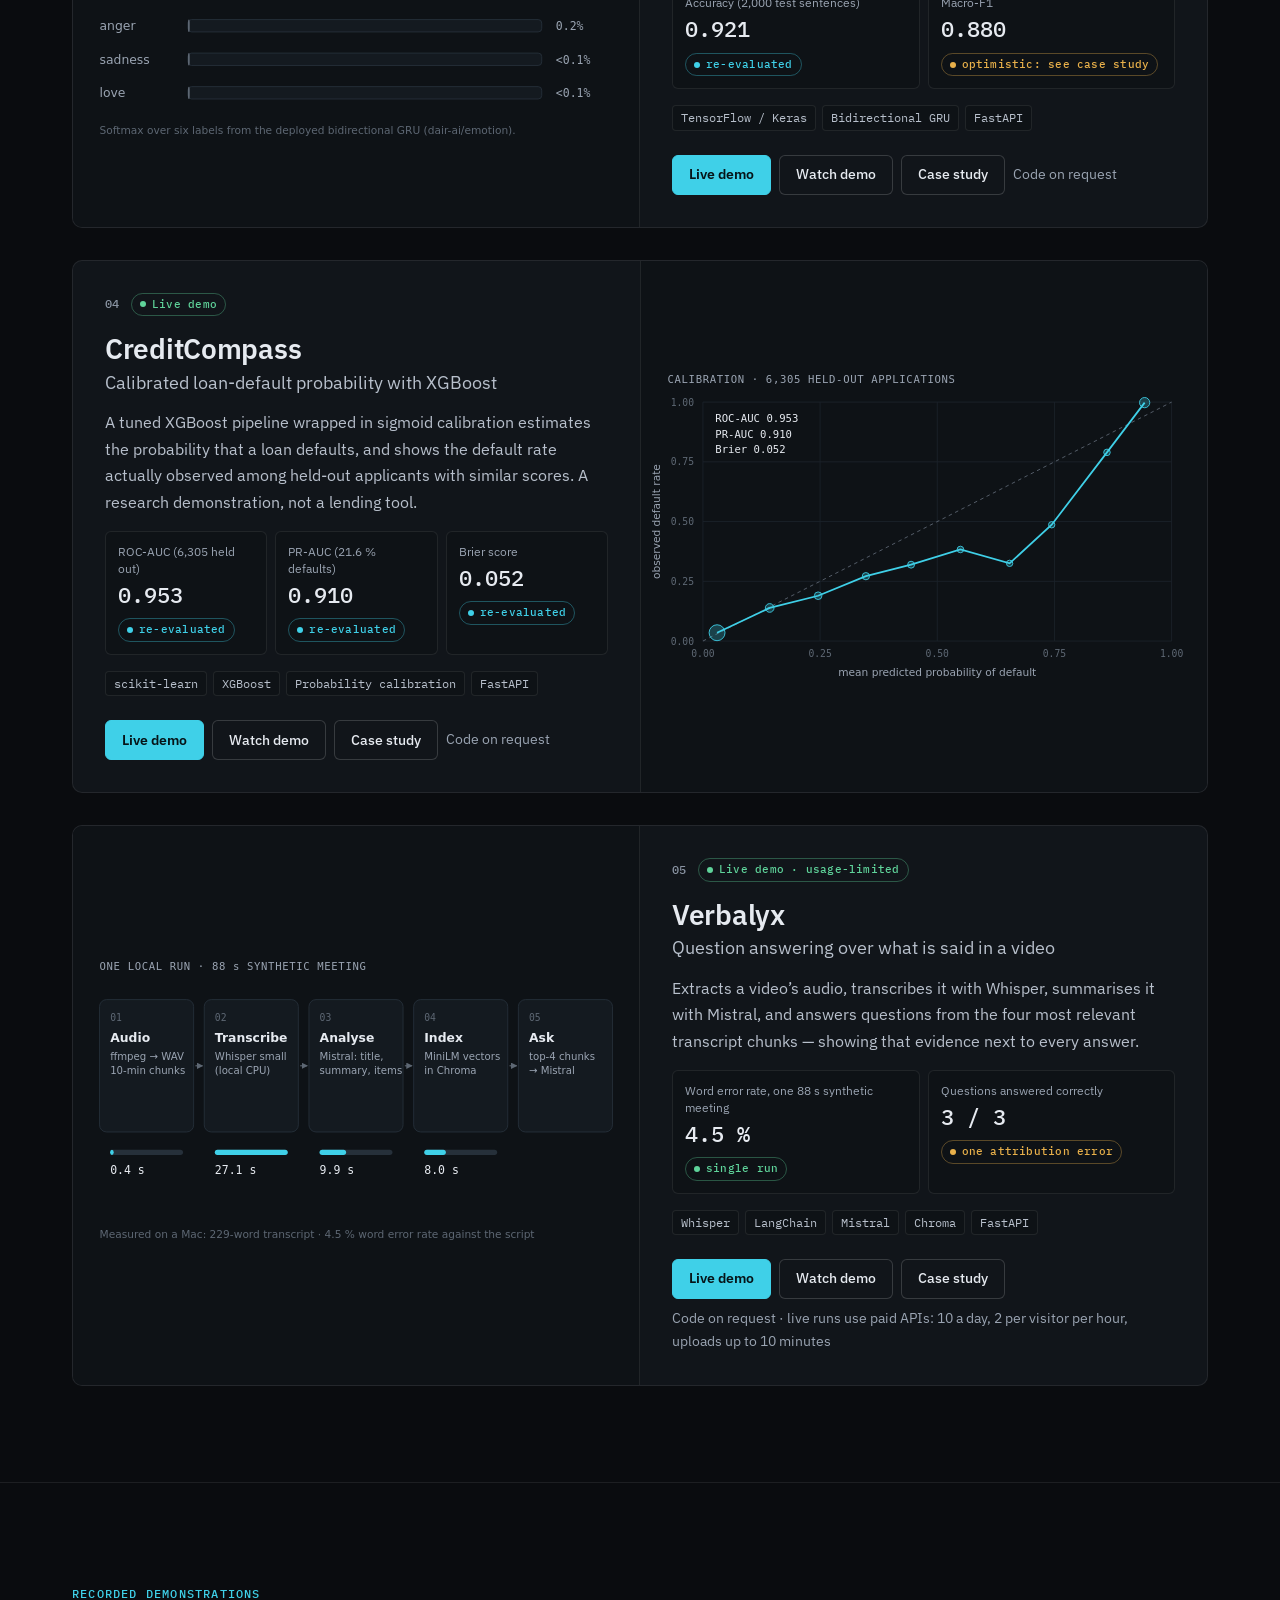
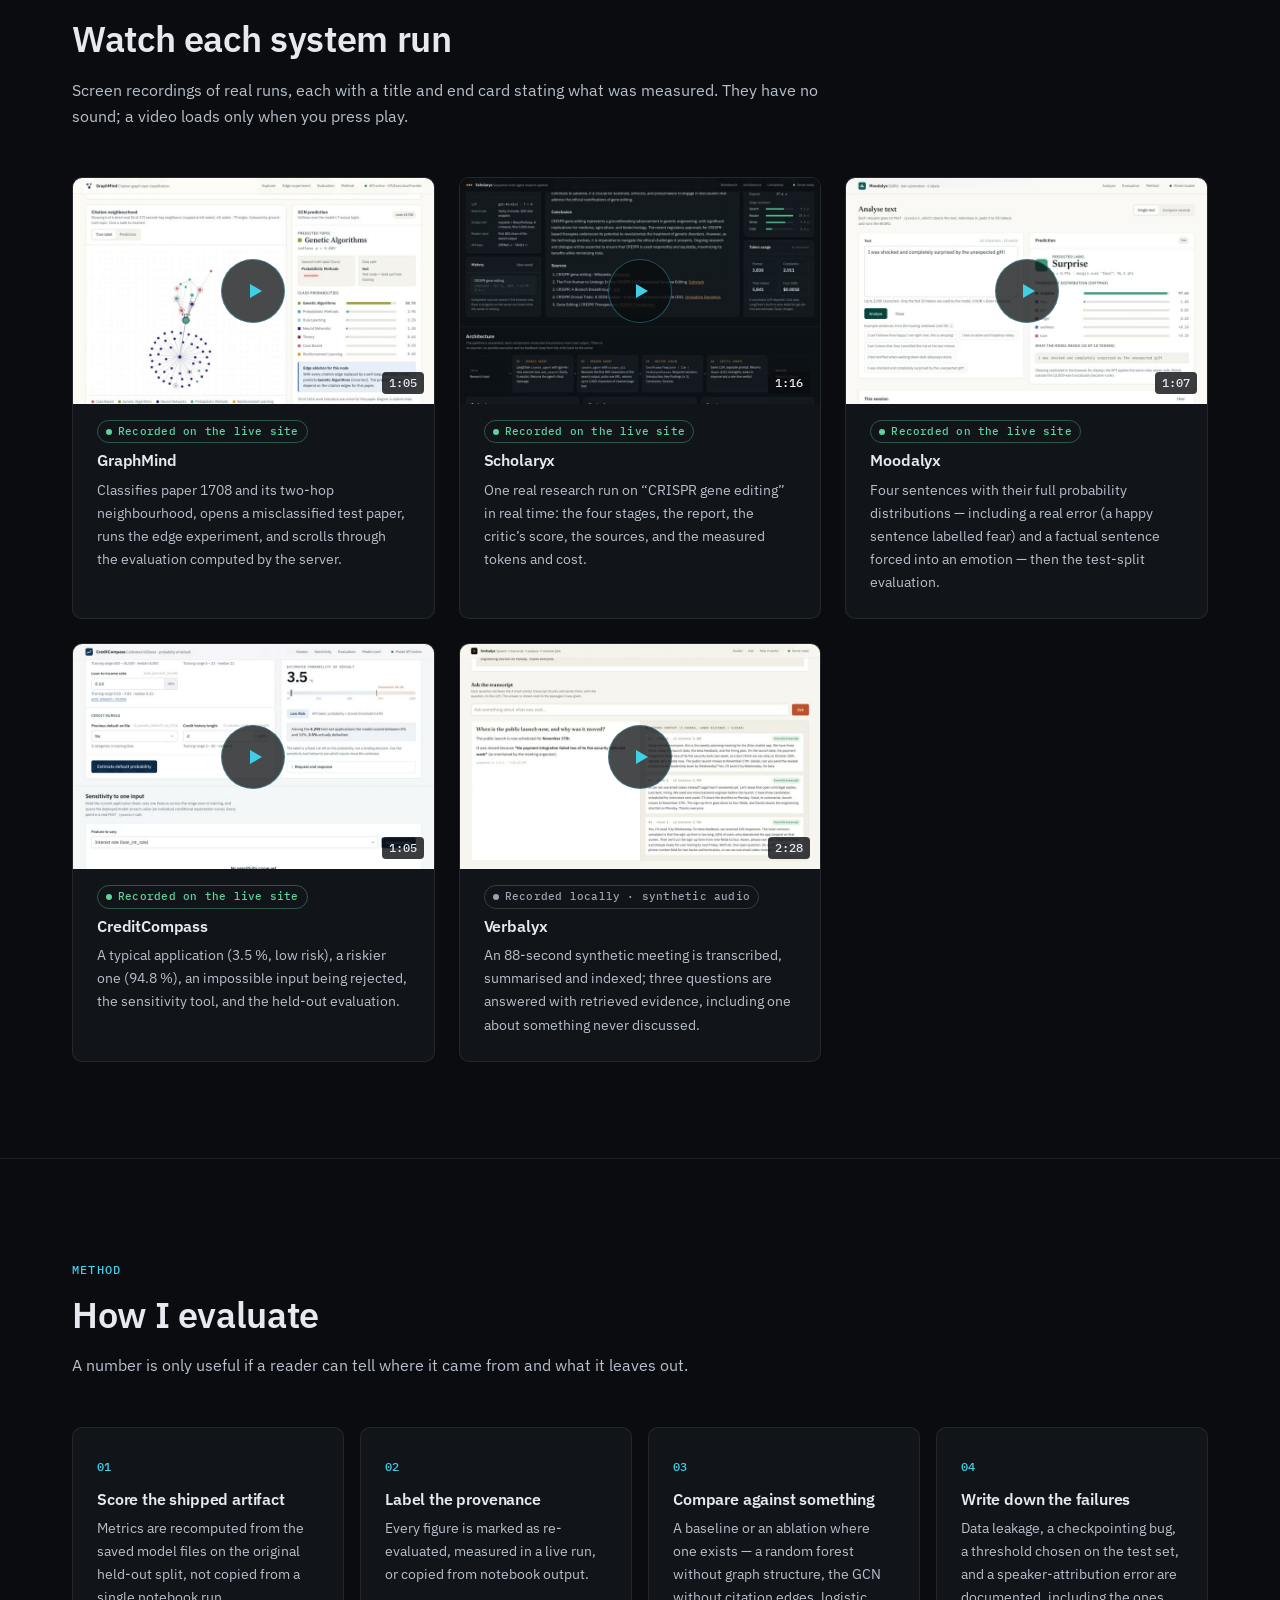
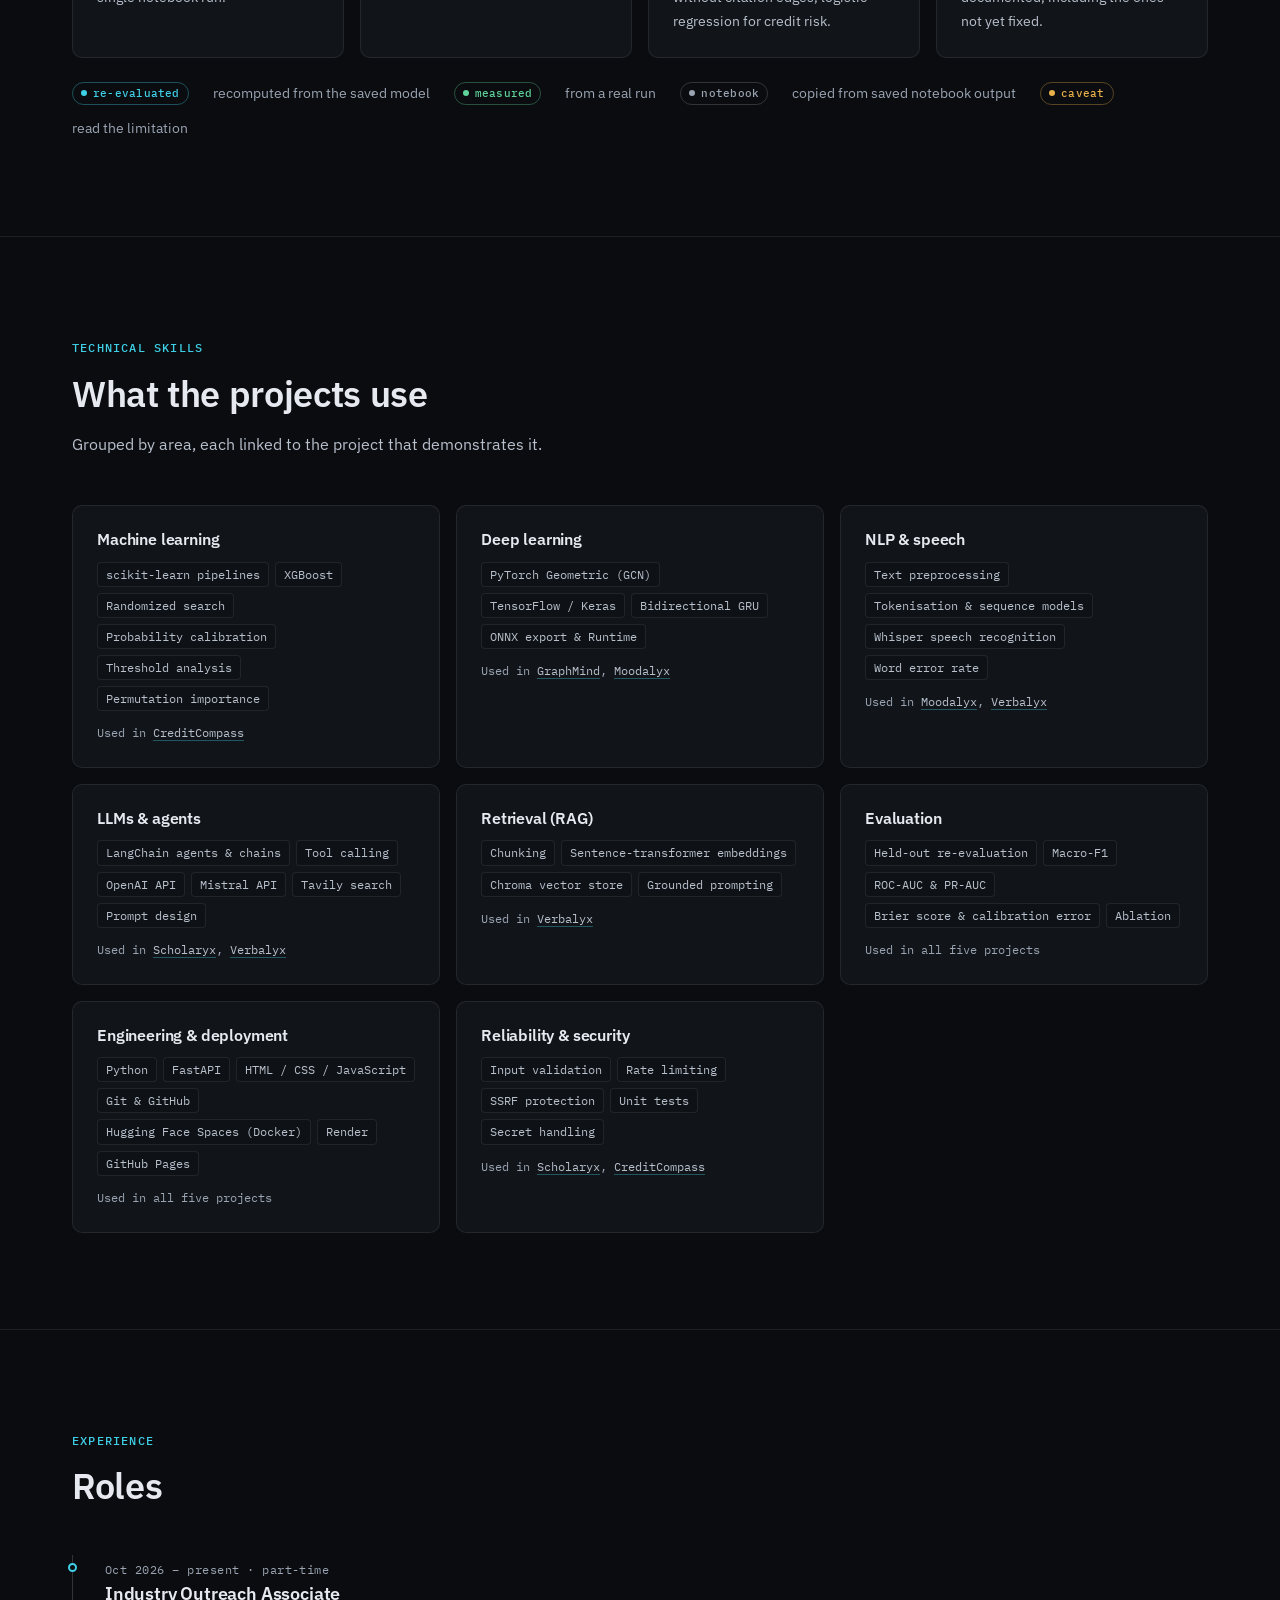
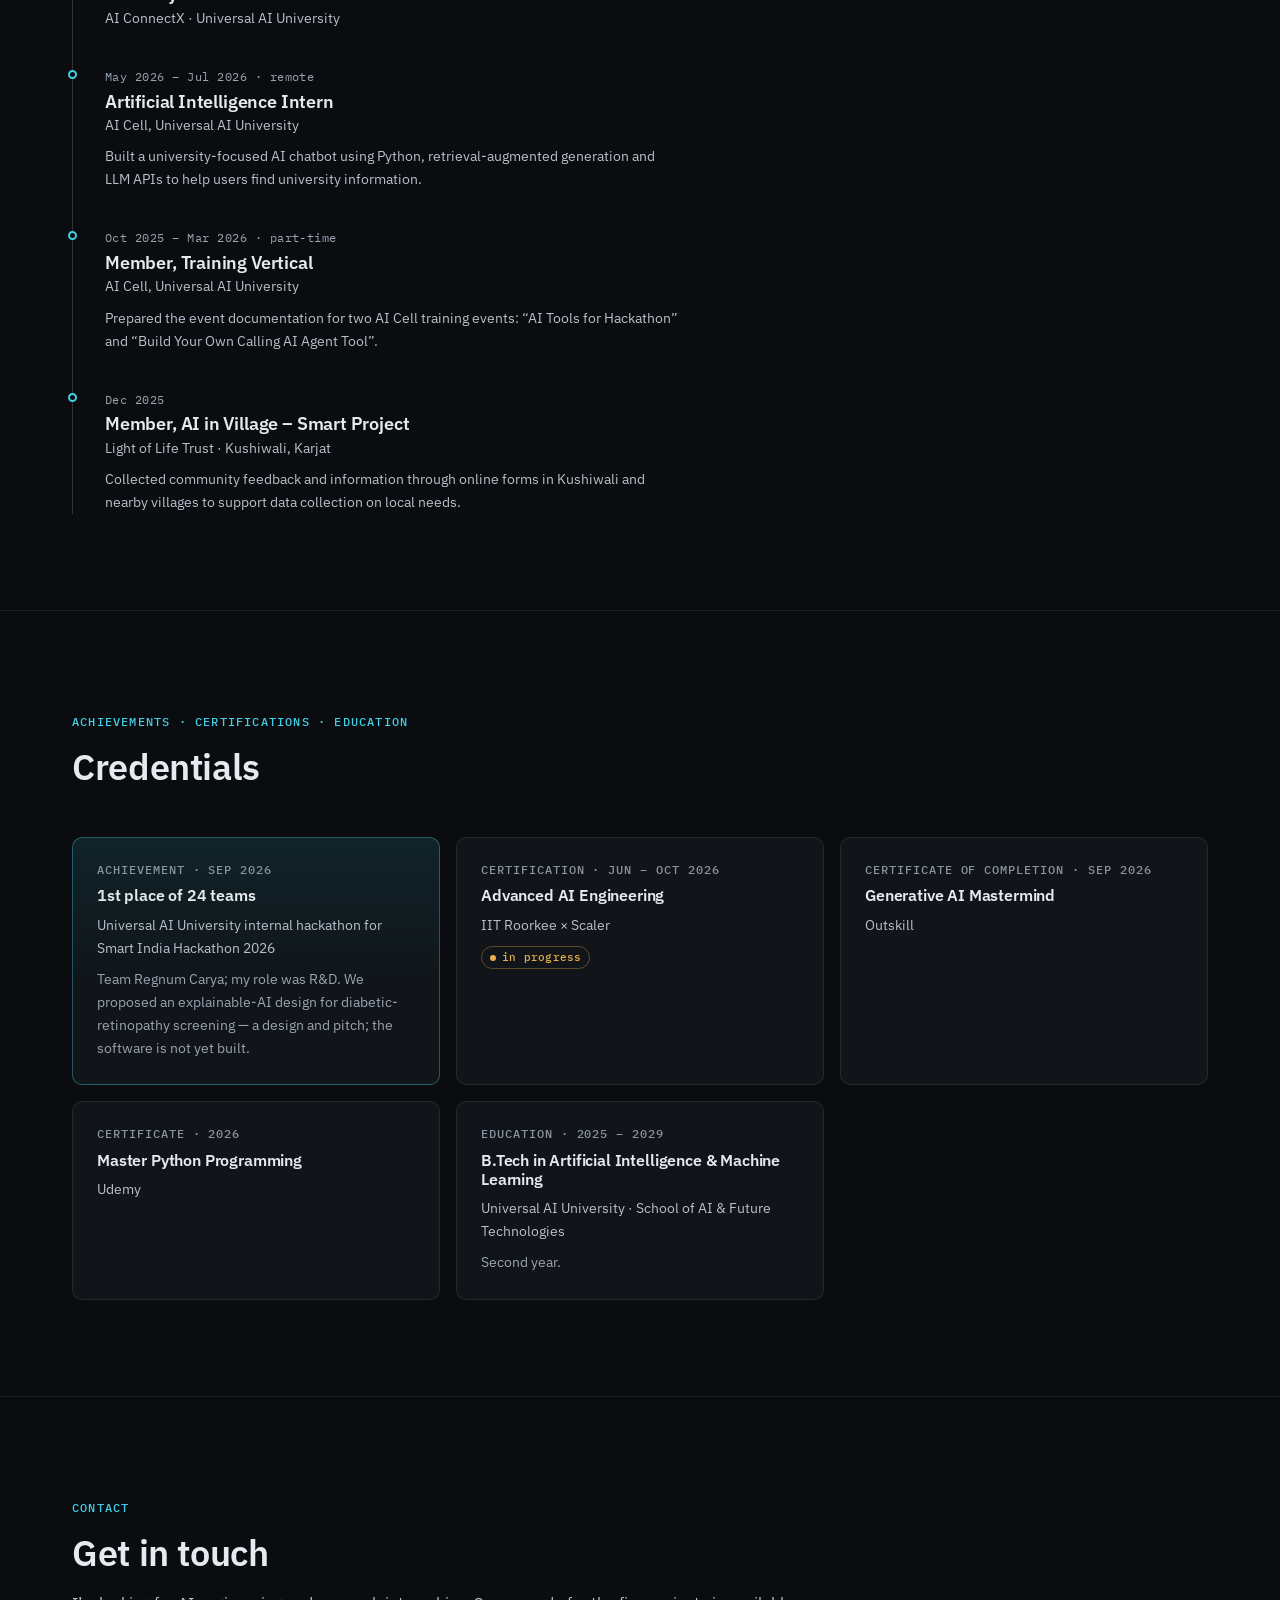
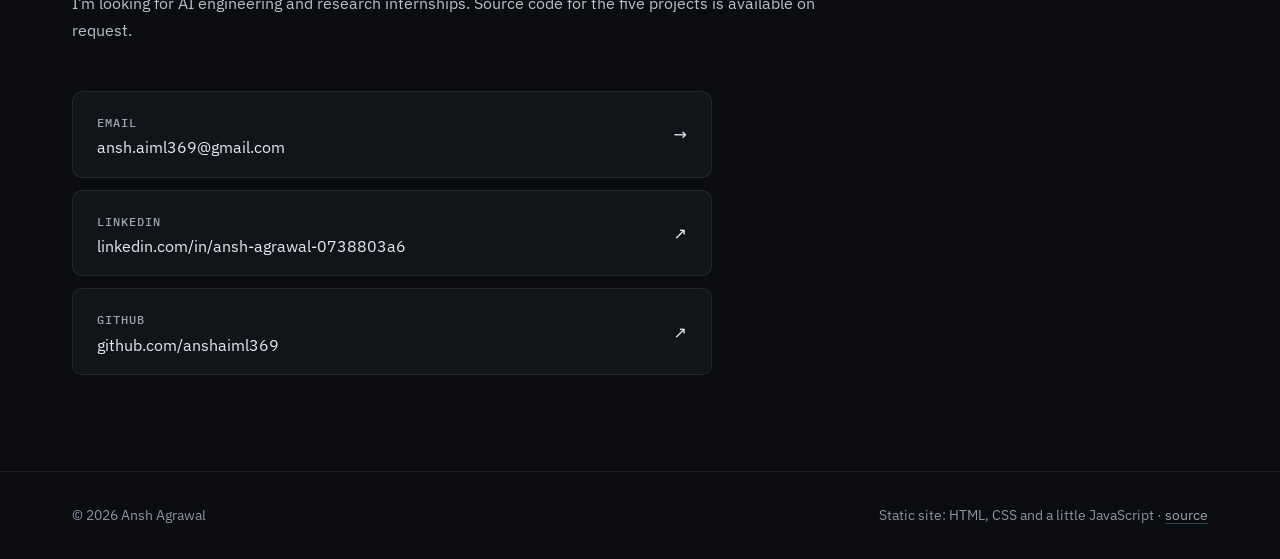
==== commit d54da878: "Restore the earlier dark/blue portfolio; code on request; no phone number Co-Authored-By: Claude Opu" ====
--- a/index.html
+++ b/index.html
@@ -1,28 +1,457 @@
 <!doctype html>
 <html lang="en">
 <head>
-<meta charset="utf-8">
-<meta name="viewport" content="width=device-width, initial-scale=1">
-<title>Ansh Agrawal</title>
-<style>
-:root{--bg:#ffffff;--fg:#222222;--link:#0b57d0}
-@media (prefers-color-scheme:dark){:root:not([data-theme="light"]){--bg:#111111;--fg:#e6e6e6;--link:#8ab4ff}}
-:root[data-theme="dark"]{--bg:#111111;--fg:#e6e6e6;--link:#8ab4ff}
-body{margin:0 auto;max-width:640px;padding:40px 16px;font:16px/1.6 system-ui,sans-serif;background:var(--bg);color:var(--fg)}
-a{color:var(--link)}h1{font-size:24px;margin:0 0 4px}
-</style>
+  <meta charset="utf-8">
+  <meta name="viewport" content="width=device-width, initial-scale=1">
+  <title>Ansh Agrawal — AI/ML Engineering Portfolio</title>
+  <meta name="description" content="Ansh Agrawal, B.Tech AI & ML student. Five AI/ML systems — a graph neural network, a multi-agent research pipeline, a text-emotion classifier, a calibrated credit-risk model and a video RAG assistant — each with a live or recorded demo, an architecture write-up and evaluation on held-out data.">
+  <link rel="canonical" href="https://anshaiml369.github.io/">
+  <meta name="theme-color" content="#0a0c0f">
+  <meta property="og:type" content="website">
+  <meta property="og:site_name" content="Ansh Agrawal">
+  <meta property="og:title" content="Ansh Agrawal — Building AI systems, and checking that they work">
+  <meta property="og:description" content="Five AI/ML systems with live demos, recorded demonstrations, architecture case studies and held-out evaluation.">
+  <meta property="og:url" content="https://anshaiml369.github.io/">
+  <meta property="og:image" content="https://anshaiml369.github.io/assets/og-image.png">
+  <meta property="og:image:width" content="1200">
+  <meta property="og:image:height" content="630">
+  <meta name="twitter:card" content="summary_large_image">
+  <link rel="icon" href="assets/favicon.svg" type="image/svg+xml">
+  <link rel="icon" href="assets/favicon-32.png" sizes="32x32" type="image/png">
+  <link rel="apple-touch-icon" href="assets/apple-touch-icon.png">
+  <link rel="preload" href="assets/fonts/ibm-plex-sans-400.woff2" as="font" type="font/woff2" crossorigin>
+  <link rel="stylesheet" href="css/main.css">
+  <script src="js/main.js" defer></script>
 </head>
-<body>
-<h1>Ansh Agrawal</h1>
-<p>B.Tech student, AI &amp; ML.</p>
-<h2 style="font-size:18px">Demos</h2>
-<ul>
-<li><a href="/graphmind/">GraphMind</a></li>
-<li><a href="/scholaryx/">Scholaryx</a></li>
-<li><a href="/moodalyx/">Moodalyx</a></li>
-<li><a href="/creditcompass/">CreditCompass</a></li>
-<li><a href="/verbalyx/">Verbalyx</a></li>
-</ul>
-<p>Contact: <a href="mailto:ansh.aiml369@gmail.com">ansh.aiml369@gmail.com</a></p>
+<body id="top">
+  <a class="skip-link" href="#main">Skip to content</a>
+
+  <header class="site-header">
+    <div class="container">
+      <a class="brand" href="#top"><span class="brand-mark" aria-hidden="true">AA</span><span>Ansh Agrawal</span></a>
+      <button class="nav-toggle" type="button" aria-expanded="false" aria-controls="site-nav" aria-label="Menu">
+        <svg viewBox="0 0 24 24" fill="none" stroke="currentColor" stroke-width="1.8" aria-hidden="true"><path d="M4 7h16M4 12h16M4 17h16"/></svg>
+      </button>
+      <nav class="site-nav" id="site-nav" aria-label="Main">
+        <ul class="nav-list">
+          <li><a href="#home">Home</a></li>
+          <li><a href="#about">About</a></li>
+          <li><a href="#projects">Projects</a></li>
+          <li><a href="#skills">Skills</a></li>
+          <li><a href="#experience">Experience</a></li>
+          <li><a href="#certifications">Certifications</a></li>
+          <li><a href="#contact">Contact</a></li>
+        </ul>
+      </nav>
+    </div>
+  </header>
+
+  <main id="main">
+    <!-- Hero -->
+    <section class="hero grid-bg" id="home" aria-labelledby="hero-title">
+      <canvas class="hero-canvas" data-src="assets/data/hero-graph.json" aria-hidden="true"></canvas>
+      <div class="hero-fade" aria-hidden="true"></div>
+      <div class="container">
+        <div class="hero-content">
+          <span class="eyebrow">AI/ML engineering · deep learning · LLM systems</span>
+          <h1 id="hero-title">Building AI systems — <span class="accent">and checking that they work.</span></h1>
+          <p class="lede">I’m Ansh Agrawal, a second-year B.Tech AI &amp; ML student at Universal AI University. I build machine-learning, deep-learning and LLM applications — a graph neural network, calibrated classifiers, an agent pipeline and a retrieval system — and evaluate each one on held-out data before describing it.</p>
+          <div class="btn-row">
+            <a class="btn btn-primary" href="#projects">Explore projects
+              <svg viewBox="0 0 24 24" fill="none" stroke="currentColor" stroke-width="2" aria-hidden="true"><path d="M12 5v14M5 12l7 7 7-7"/></svg></a>
+            <a class="btn" href="https://github.com/anshaiml369" target="_blank" rel="noopener">GitHub
+              <svg viewBox="0 0 24 24" fill="none" stroke="currentColor" stroke-width="1.8" aria-hidden="true"><path d="M7 17 17 7M8 7h9v9"/></svg></a>
+          </div>
+          <ul class="hero-meta" aria-label="At a glance">
+            <li><strong>5</strong> projects with case studies</li>
+            <li><strong>4</strong> live demos</li>
+            <li><strong>5</strong> recorded demonstrations</li>
+          </ul>
+        </div>
+      </div>
+      <p class="hero-caption">Background: 200 papers from the Cora citation graph, the data GraphMind classifies.</p>
+    </section>
+
+    <!-- About -->
+    <section class="section" id="about" aria-labelledby="about-title">
+      <div class="container about-grid">
+        <div>
+          <span class="eyebrow">About</span>
+          <h2 id="about-title" class="section-title" style="font-size:var(--fs-2xl);margin:var(--s-3) 0 var(--s-5)">Applied ML, end to end</h2>
+          <div class="about-text">
+            <p>I work across the whole of an applied ML project: preparing data, training or orchestrating a model, serving it behind a small API, and building an interface someone else can actually use.</p>
+            <p>The step I care about most is evaluation — scoring the saved model rather than trusting a notebook printout, saying where every number comes from, and writing down what the system gets wrong. My current interests are graph learning, agentic LLM workflows and retrieval-augmented generation.</p>
+          </div>
+          <div class="callout" style="margin-top:var(--s-5)">
+            <strong>How these projects were built</strong>
+            Each of the five projects started from a public tutorial. Each was then extended with a research-style interface, a re-evaluation of the shipped model or pipeline, deployment, and a written account of its limitations. Every case study lists what was added. The extensions were developed with the help of AI coding assistants; the evaluations and results were run and checked on the real systems.
+          </div>
+        </div>
+        <aside class="panel" aria-labelledby="facts-title">
+          <h3 id="facts-title">At a glance</h3>
+          <dl class="facts">
+            <div><dt>Study</dt><dd>B.Tech in AI &amp; ML, Universal AI University (2025–2029)</dd></div>
+            <div><dt>Focus</dt><dd>Deep learning, LLM agents, retrieval-augmented generation, model evaluation</dd></div>
+            <div><dt>Stack</dt><dd>Python, PyTorch Geometric, TensorFlow/Keras, scikit-learn, XGBoost, LangChain, FastAPI</dd></div>
+            <div><dt>Recent</dt><dd>1st of 24 teams, UAI internal hackathon for Smart India Hackathon 2026 (R&amp;D)</dd></div>
+          </dl>
+        </aside>
+      </div>
+    </section>
+
+    <!-- Projects -->
+    <section class="section" id="projects" aria-labelledby="projects-title">
+      <div class="container">
+        <div class="section-head">
+          <span class="eyebrow">Projects</span>
+          <h2 id="projects-title">Five systems, each with evidence</h2>
+          <p>Every card links to a live demo or a recorded run and a full case study. Numbers carry a label showing where they come from — see <a href="#evaluation">how I evaluate</a>. Source code is available on request. Live demos are hosted on Hugging Face Spaces.</p>
+        </div>
+
+        <div class="projects">
+          <!-- GraphMind -->
+          <article class="project" aria-labelledby="p-graphmind">
+            <div class="project-visual"><img src="assets/viz/graphmind.svg" width="640" height="400" loading="lazy" alt="Real citation neighbourhood of Cora paper 1708: 60 papers and 79 citation links coloured by true research topic, with dashed rings on test papers the GCN misclassifies."></div>
+            <div class="project-body">
+              <div class="project-kicker"><span class="project-index">01</span><span class="tag tag-live">Live demo</span></div>
+              <h3 id="p-graphmind">GraphMind <span>Research-topic classification with a graph neural network</span></h3>
+              <p>A two-layer graph convolutional network assigns each of 2,708 papers in the Cora citation graph to one of seven topics, combining a paper’s own word features with those of the papers it cites or is cited by.</p>
+              <dl class="metrics">
+                <div class="metric"><dt>Test accuracy (1,000 papers)</dt><dd>0.792</dd><dd class="src"><span class="tag tag-reeval">re-evaluated</span></dd></div>
+                <div class="metric"><dt>Same model, citations removed</dt><dd>0.678</dd><dd class="src"><span class="tag tag-reeval">ablation</span></dd></div>
+              </dl>
+              <ul class="chips" aria-label="Technologies"><li>PyTorch Geometric</li><li>ONNX Runtime</li><li>FastAPI</li><li>JavaScript / SVG</li></ul>
+              <div class="btn-row project-links">
+                <a class="btn btn-primary" href="https://anshaiml369.github.io/graphmind/" target="_blank" rel="noopener">Live demo</a>
+                <a class="btn" href="#demo-graphmind">Watch demo</a>
+                <a class="btn" href="projects/graphmind.html">Case study</a>
+                <span class="note-inline">Code on request</span>
+              </div>
+            </div>
+          </article>
+
+          <!-- Scholaryx -->
+          <article class="project" aria-labelledby="p-scholaryx">
+            <div class="project-visual"><img src="assets/viz/scholaryx.svg" width="640" height="400" loading="lazy" alt="Scholaryx pipeline of four sequential agents with stage times measured in one live run: search 8.5 s, reader 10.8 s, writer 6.2 s, critic 2.4 s."></div>
+            <div class="project-body">
+              <div class="project-kicker"><span class="project-index">02</span><span class="tag tag-live">Live demo · usage-limited</span></div>
+              <h3 id="p-scholaryx">Scholaryx <span>A sequential multi-agent research pipeline</span></h3>
+              <p>A search agent, a reader agent, a writer chain and a critic chain turn a topic into a structured, sourced report with a self-critique. The public demo is rate-limited and its web scraper is protected against server-side request forgery.</p>
+              <dl class="metrics">
+                <div class="metric"><dt>End to end, two live runs</dt><dd>43 s / 28 s</dd><dd class="src"><span class="tag tag-live">measured</span></dd></div>
+                <div class="metric"><dt>OpenAI cost per run</dt><dd>$0.0018</dd><dd class="src"><span class="tag tag-live">measured</span></dd></div>
+                <div class="metric"><dt>Cited URLs found in sources</dt><dd>5 / 5</dd><dd class="src"><span class="tag tag-live">both runs</span></dd></div>
+              </dl>
+              <ul class="chips" aria-label="Technologies"><li>LangChain</li><li>OpenAI gpt-4o-mini</li><li>Tavily</li><li>FastAPI</li></ul>
+              <div class="btn-row project-links">
+                <a class="btn btn-primary" href="https://anshaiml369.github.io/scholaryx/" target="_blank" rel="noopener">Live demo</a>
+                <a class="btn" href="#demo-scholaryx">Watch demo</a>
+                <a class="btn" href="projects/scholaryx.html">Case study</a>
+                <span class="note-inline">Code on request</span>
+              </div>
+            </div>
+          </article>
+
+          <!-- Moodalyx -->
+          <article class="project" aria-labelledby="p-moodalyx">
+            <div class="project-visual"><img src="assets/viz/moodalyx.svg" width="640" height="400" loading="lazy" alt="Moodalyx live prediction for “I was shocked and completely surprised by the unexpected gift!”: surprise 97.6 percent, fear 1.4, joy 0.8, anger 0.2, sadness and love below 0.1 percent."></div>
+            <div class="project-body">
+              <div class="project-kicker"><span class="project-index">03</span><span class="tag tag-live">Live demo</span></div>
+              <h3 id="p-moodalyx">Moodalyx <span>Emotion-label prediction from short English text</span></h3>
+              <p>A bidirectional GRU assigns one of six labels — sadness, joy, love, anger, fear or surprise — to a sentence and returns the full probability distribution, so uncertain predictions are visible.</p>
+              <dl class="metrics">
+                <div class="metric"><dt>Accuracy (2,000 test sentences)</dt><dd>0.921</dd><dd class="src"><span class="tag tag-reeval">re-evaluated</span></dd></div>
+                <div class="metric"><dt>Macro-F1</dt><dd>0.880</dd><dd class="src"><span class="tag tag-caveat">optimistic: see case study</span></dd></div>
+              </dl>
+              <ul class="chips" aria-label="Technologies"><li>TensorFlow / Keras</li><li>Bidirectional GRU</li><li>FastAPI</li></ul>
+              <div class="btn-row project-links">
+                <a class="btn btn-primary" href="https://anshaiml369.github.io/moodalyx/" target="_blank" rel="noopener">Live demo</a>
+                <a class="btn" href="#demo-moodalyx">Watch demo</a>
+                <a class="btn" href="projects/moodalyx.html">Case study</a>
+                <span class="note-inline">Code on request</span>
+              </div>
+            </div>
+          </article>
+
+          <!-- CreditCompass -->
+          <article class="project" aria-labelledby="p-creditcompass">
+            <div class="project-visual"><img src="assets/viz/creditcompass.svg" width="640" height="400" loading="lazy" alt="CreditCompass calibration curve on 6,305 held-out applications: observed default rate against mean predicted probability in ten bins, next to the diagonal for perfect calibration. ROC-AUC 0.953, PR-AUC 0.910, Brier 0.052."></div>
+            <div class="project-body">
+              <div class="project-kicker"><span class="project-index">04</span><span class="tag tag-live">Live demo</span></div>
+              <h3 id="p-creditcompass">CreditCompass <span>Calibrated loan-default probability with XGBoost</span></h3>
+              <p>A tuned XGBoost pipeline wrapped in sigmoid calibration estimates the probability that a loan defaults, and shows the default rate actually observed among held-out applicants with similar scores. A research demonstration, not a lending tool.</p>
+              <dl class="metrics">
+                <div class="metric"><dt>ROC-AUC (6,305 held out)</dt><dd>0.953</dd><dd class="src"><span class="tag tag-reeval">re-evaluated</span></dd></div>
+                <div class="metric"><dt>PR-AUC (21.6 % defaults)</dt><dd>0.910</dd><dd class="src"><span class="tag tag-reeval">re-evaluated</span></dd></div>
+                <div class="metric"><dt>Brier score</dt><dd>0.052</dd><dd class="src"><span class="tag tag-reeval">re-evaluated</span></dd></div>
+              </dl>
+              <ul class="chips" aria-label="Technologies"><li>scikit-learn</li><li>XGBoost</li><li>Probability calibration</li><li>FastAPI</li></ul>
+              <div class="btn-row project-links">
+                <a class="btn btn-primary" href="https://anshaiml369.github.io/creditcompass/" target="_blank" rel="noopener">Live demo</a>
+                <a class="btn" href="#demo-creditcompass">Watch demo</a>
+                <a class="btn" href="projects/creditcompass.html">Case study</a>
+                <span class="note-inline">Code on request</span>
+              </div>
+            </div>
+          </article>
+
+          <!-- Verbalyx -->
+          <article class="project" aria-labelledby="p-verbalyx">
+            <div class="project-visual"><img src="assets/viz/verbalyx.svg" width="640" height="400" loading="lazy" alt="Verbalyx pipeline with stage times from one local run on an 88-second synthetic meeting: audio 0.4 s, transcription 27.1 s, analysis 9.9 s, indexing 8.0 s, then question answering over the top four retrieved chunks."></div>
+            <div class="project-body">
+              <div class="project-kicker"><span class="project-index">05</span><span class="tag tag-live">Live demo · usage-limited</span></div>
+              <h3 id="p-verbalyx">Verbalyx <span>Question answering over what is said in a video</span></h3>
+              <p>Extracts a video’s audio, transcribes it with Whisper, summarises it with Mistral, and answers questions from the four most relevant transcript chunks — showing that evidence next to every answer.</p>
+              <dl class="metrics">
+                <div class="metric"><dt>Word error rate, one 88 s synthetic meeting</dt><dd>4.5 %</dd><dd class="src"><span class="tag tag-live">single run</span></dd></div>
+                <div class="metric"><dt>Questions answered correctly</dt><dd>3 / 3</dd><dd class="src"><span class="tag tag-caveat">one attribution error</span></dd></div>
+              </dl>
+              <ul class="chips" aria-label="Technologies"><li>Whisper</li><li>LangChain</li><li>Mistral</li><li>Chroma</li><li>FastAPI</li></ul>
+              <div class="btn-row project-links">
+                <a class="btn btn-primary" href="https://anshaiml369.github.io/verbalyx/" target="_blank" rel="noopener">Live demo</a>
+                <a class="btn" href="#demo-verbalyx">Watch demo</a>
+                <a class="btn" href="projects/verbalyx.html">Case study</a>
+                <span class="note-inline">Code on request · live runs use paid APIs: 10 a day, 2 per visitor per hour, uploads up to 10 minutes</span>
+              </div>
+            </div>
+          </article>
+        </div>
+      </div>
+    </section>
+
+    <!-- Demo videos -->
+    <section class="section" id="demos" aria-labelledby="demos-title">
+      <div class="container">
+        <div class="section-head">
+          <span class="eyebrow">Recorded demonstrations</span>
+          <h2 id="demos-title">Watch each system run</h2>
+          <p>Screen recordings of real runs, each with a title and end card stating what was measured. They have no sound; a video loads only when you press play.</p>
+        </div>
+        <div class="demos">
+          <article class="demo" id="demo-graphmind" aria-labelledby="d-graphmind">
+            <div class="video-frame">
+              <button class="video-play" type="button" data-src="recordings/graphmind.mp4" data-poster="assets/posters/graphmind.jpg" data-label="GraphMind demo video">
+                <img src="assets/posters/graphmind.jpg" width="800" height="500" loading="lazy" alt="">
+                <span class="play-icon"><svg viewBox="0 0 24 24" fill="currentColor" aria-hidden="true"><path d="M7 5v14l12-7z"/></svg></span>
+                <span class="duration">1:05</span>
+                <span class="sr-only">Play GraphMind demo, 1 minute 5 seconds</span>
+              </button>
+            </div>
+            <div class="demo-body">
+              <span class="tag tag-live">Recorded on the live site</span>
+              <h3 id="d-graphmind">GraphMind</h3>
+              <p>Classifies paper 1708 and its two-hop neighbourhood, opens a misclassified test paper, runs the edge experiment, and scrolls through the evaluation computed by the server.</p>
+            </div>
+          </article>
+
+          <article class="demo" id="demo-scholaryx" aria-labelledby="d-scholaryx">
+            <div class="video-frame">
+              <button class="video-play" type="button" data-src="recordings/scholaryx.mp4" data-poster="assets/posters/scholaryx.jpg" data-label="Scholaryx demo video">
+                <img src="assets/posters/scholaryx.jpg" width="800" height="500" loading="lazy" alt="">
+                <span class="play-icon"><svg viewBox="0 0 24 24" fill="currentColor" aria-hidden="true"><path d="M7 5v14l12-7z"/></svg></span>
+                <span class="duration">1:16</span>
+                <span class="sr-only">Play Scholaryx demo, 1 minute 16 seconds</span>
+              </button>
+            </div>
+            <div class="demo-body">
+              <span class="tag tag-live">Recorded on the live site</span>
+              <h3 id="d-scholaryx">Scholaryx</h3>
+              <p>One real research run on “CRISPR gene editing” in real time: the four stages, the report, the critic’s score, the sources, and the measured tokens and cost.</p>
+            </div>
+          </article>
+
+          <article class="demo" id="demo-moodalyx" aria-labelledby="d-moodalyx">
+            <div class="video-frame">
+              <button class="video-play" type="button" data-src="recordings/moodalyx.mp4" data-poster="assets/posters/moodalyx.jpg" data-label="Moodalyx demo video">
+                <img src="assets/posters/moodalyx.jpg" width="800" height="500" loading="lazy" alt="">
+                <span class="play-icon"><svg viewBox="0 0 24 24" fill="currentColor" aria-hidden="true"><path d="M7 5v14l12-7z"/></svg></span>
+                <span class="duration">1:07</span>
+                <span class="sr-only">Play Moodalyx demo, 1 minute 7 seconds</span>
+              </button>
+            </div>
+            <div class="demo-body">
+              <span class="tag tag-live">Recorded on the live site</span>
+              <h3 id="d-moodalyx">Moodalyx</h3>
+              <p>Four sentences with their full probability distributions — including a real error (a happy sentence labelled fear) and a factual sentence forced into an emotion — then the test-split evaluation.</p>
+            </div>
+          </article>
+
+          <article class="demo" id="demo-creditcompass" aria-labelledby="d-creditcompass">
+            <div class="video-frame">
+              <button class="video-play" type="button" data-src="recordings/creditcompass.mp4" data-poster="assets/posters/creditcompass.jpg" data-label="CreditCompass demo video">
+                <img src="assets/posters/creditcompass.jpg" width="800" height="500" loading="lazy" alt="">
+                <span class="play-icon"><svg viewBox="0 0 24 24" fill="currentColor" aria-hidden="true"><path d="M7 5v14l12-7z"/></svg></span>
+                <span class="duration">1:05</span>
+                <span class="sr-only">Play CreditCompass demo, 1 minute 5 seconds</span>
+              </button>
+            </div>
+            <div class="demo-body">
+              <span class="tag tag-live">Recorded on the live site</span>
+              <h3 id="d-creditcompass">CreditCompass</h3>
+              <p>A typical application (3.5 %, low risk), a riskier one (94.8 %), an impossible input being rejected, the sensitivity tool, and the held-out evaluation.</p>
+            </div>
+          </article>
+
+          <article class="demo" id="demo-verbalyx" aria-labelledby="d-verbalyx">
+            <div class="video-frame">
+              <button class="video-play" type="button" data-src="recordings/verbalyx.mp4" data-poster="assets/posters/verbalyx.jpg" data-label="Verbalyx demo video">
+                <img src="assets/posters/verbalyx.jpg" width="800" height="500" loading="lazy" alt="">
+                <span class="play-icon"><svg viewBox="0 0 24 24" fill="currentColor" aria-hidden="true"><path d="M7 5v14l12-7z"/></svg></span>
+                <span class="duration">2:28</span>
+                <span class="sr-only">Play Verbalyx demo, 2 minutes 28 seconds</span>
+              </button>
+            </div>
+            <div class="demo-body">
+              <span class="tag">Recorded locally · synthetic audio</span>
+              <h3 id="d-verbalyx">Verbalyx</h3>
+              <p>An 88-second synthetic meeting is transcribed, summarised and indexed; three questions are answered with retrieved evidence, including one about something never discussed.</p>
+            </div>
+          </article>
+        </div>
+      </div>
+    </section>
+
+    <!-- Evaluation approach -->
+    <section class="section" id="evaluation" aria-labelledby="evaluation-title">
+      <div class="container">
+        <div class="section-head">
+          <span class="eyebrow">Method</span>
+          <h2 id="evaluation-title">How I evaluate</h2>
+          <p>A number is only useful if a reader can tell where it came from and what it leaves out.</p>
+        </div>
+        <div class="principles">
+          <div class="principle"><span class="num">01</span><h3>Score the shipped artifact</h3><p>Metrics are recomputed from the saved model files on the original held-out split, not copied from a single notebook run.</p></div>
+          <div class="principle"><span class="num">02</span><h3>Label the provenance</h3><p>Every figure is marked as re-evaluated, measured in a live run, or copied from notebook output.</p></div>
+          <div class="principle"><span class="num">03</span><h3>Compare against something</h3><p>A baseline or an ablation where one exists — a random forest without graph structure, the GCN without citation edges, logistic regression for credit risk.</p></div>
+          <div class="principle"><span class="num">04</span><h3>Write down the failures</h3><p>Data leakage, a checkpointing bug, a threshold chosen on the test set, and a speaker-attribution error are documented, including the ones not yet fixed.</p></div>
+        </div>
+        <div class="legend" aria-label="Label legend">
+          <span class="tag tag-reeval">re-evaluated</span> recomputed from the saved model
+          <span class="tag tag-live">measured</span> from a real run
+          <span class="tag tag-notebook">notebook</span> copied from saved notebook output
+          <span class="tag tag-caveat">caveat</span> read the limitation
+        </div>
+      </div>
+    </section>
+
+    <!-- Skills -->
+    <section class="section" id="skills" aria-labelledby="skills-title">
+      <div class="container">
+        <div class="section-head">
+          <span class="eyebrow">Technical skills</span>
+          <h2 id="skills-title">What the projects use</h2>
+          <p>Grouped by area, each linked to the project that demonstrates it.</p>
+        </div>
+        <div class="skills">
+          <div class="skill"><h3>Machine learning</h3><ul class="chips"><li>scikit-learn pipelines</li><li>XGBoost</li><li>Randomized search</li><li>Probability calibration</li><li>Threshold analysis</li><li>Permutation importance</li></ul><p class="used-in">Used in <a href="projects/creditcompass.html">CreditCompass</a></p></div>
+          <div class="skill"><h3>Deep learning</h3><ul class="chips"><li>PyTorch Geometric (GCN)</li><li>TensorFlow / Keras</li><li>Bidirectional GRU</li><li>ONNX export &amp; Runtime</li></ul><p class="used-in">Used in <a href="projects/graphmind.html">GraphMind</a>, <a href="projects/moodalyx.html">Moodalyx</a></p></div>
+          <div class="skill"><h3>NLP &amp; speech</h3><ul class="chips"><li>Text preprocessing</li><li>Tokenisation &amp; sequence models</li><li>Whisper speech recognition</li><li>Word error rate</li></ul><p class="used-in">Used in <a href="projects/moodalyx.html">Moodalyx</a>, <a href="projects/verbalyx.html">Verbalyx</a></p></div>
+          <div class="skill"><h3>LLMs &amp; agents</h3><ul class="chips"><li>LangChain agents &amp; chains</li><li>Tool calling</li><li>OpenAI API</li><li>Mistral API</li><li>Tavily search</li><li>Prompt design</li></ul><p class="used-in">Used in <a href="projects/scholaryx.html">Scholaryx</a>, <a href="projects/verbalyx.html">Verbalyx</a></p></div>
+          <div class="skill"><h3>Retrieval (RAG)</h3><ul class="chips"><li>Chunking</li><li>Sentence-transformer embeddings</li><li>Chroma vector store</li><li>Grounded prompting</li></ul><p class="used-in">Used in <a href="projects/verbalyx.html">Verbalyx</a></p></div>
+          <div class="skill"><h3>Evaluation</h3><ul class="chips"><li>Held-out re-evaluation</li><li>Macro-F1</li><li>ROC-AUC &amp; PR-AUC</li><li>Brier score &amp; calibration error</li><li>Ablation</li></ul><p class="used-in">Used in all five projects</p></div>
+          <div class="skill"><h3>Engineering &amp; deployment</h3><ul class="chips"><li>Python</li><li>FastAPI</li><li>HTML / CSS / JavaScript</li><li>Git &amp; GitHub</li><li>Hugging Face Spaces (Docker)</li><li>Render</li><li>GitHub Pages</li></ul><p class="used-in">Used in all five projects</p></div>
+          <div class="skill"><h3>Reliability &amp; security</h3><ul class="chips"><li>Input validation</li><li>Rate limiting</li><li>SSRF protection</li><li>Unit tests</li><li>Secret handling</li></ul><p class="used-in">Used in <a href="projects/scholaryx.html">Scholaryx</a>, <a href="projects/creditcompass.html">CreditCompass</a></p></div>
+        </div>
+      </div>
+    </section>
+
+    <!-- Experience -->
+    <section class="section" id="experience" aria-labelledby="experience-title">
+      <div class="container">
+        <div class="section-head">
+          <span class="eyebrow">Experience</span>
+          <h2 id="experience-title">Roles</h2>
+        </div>
+        <ol class="timeline">
+          <li>
+            <span class="when">Oct 2026 – present · part-time</span>
+            <h3>Industry Outreach Associate</h3>
+            <div class="org">AI ConnectX · Universal AI University</div>
+          </li>
+          <li>
+            <span class="when">May 2026 – Jul 2026 · remote</span>
+            <h3>Artificial Intelligence Intern</h3>
+            <div class="org">AI Cell, Universal AI University</div>
+            <p>Built a university-focused AI chatbot using Python, retrieval-augmented generation and LLM APIs to help users find university information.</p>
+          </li>
+          <li>
+            <span class="when">Oct 2025 – Mar 2026 · part-time</span>
+            <h3>Member, Training Vertical</h3>
+            <div class="org">AI Cell, Universal AI University</div>
+            <p>Prepared the event documentation for two AI Cell training events: “AI Tools for Hackathon” and “Build Your Own Calling AI Agent Tool”.</p>
+          </li>
+          <li>
+            <span class="when">Dec 2025</span>
+            <h3>Member, AI in Village – Smart Project</h3>
+            <div class="org">Light of Life Trust · Kushiwali, Karjat</div>
+            <p>Collected community feedback and information through online forms in Kushiwali and nearby villages to support data collection on local needs.</p>
+          </li>
+        </ol>
+      </div>
+    </section>
+
+    <!-- Achievements, certifications, education -->
+    <section class="section" id="certifications" aria-labelledby="certifications-title">
+      <div class="container">
+        <div class="section-head">
+          <span class="eyebrow">Achievements · certifications · education</span>
+          <h2 id="certifications-title">Credentials</h2>
+        </div>
+        <div class="creds">
+          <div class="cred cred-highlight">
+            <span class="kind">Achievement · Sep 2026</span>
+            <h3>1st place of 24 teams</h3>
+            <div class="issuer">Universal AI University internal hackathon for Smart India Hackathon 2026</div>
+            <p>Team Regnum Carya; my role was R&amp;D. We proposed an explainable-AI design for diabetic-retinopathy screening — a design and pitch; the software is not yet built.</p>
+          </div>
+          <div class="cred">
+            <span class="kind">Certification · Jun – Oct 2026</span>
+            <h3>Advanced AI Engineering</h3>
+            <div class="issuer">IIT Roorkee × Scaler</div>
+            <p><span class="tag tag-caveat">in progress</span></p>
+          </div>
+          <div class="cred">
+            <span class="kind">Certificate of completion · Sep 2026</span>
+            <h3>Generative AI Mastermind</h3>
+            <div class="issuer">Outskill</div>
+          </div>
+          <div class="cred">
+            <span class="kind">Certificate · 2026</span>
+            <h3>Master Python Programming</h3>
+            <div class="issuer">Udemy</div>
+          </div>
+          <div class="cred">
+            <span class="kind">Education · 2025 – 2029</span>
+            <h3>B.Tech in Artificial Intelligence &amp; Machine Learning</h3>
+            <div class="issuer">Universal AI University · School of AI &amp; Future Technologies</div>
+            <p>Second year.</p>
+          </div>
+        </div>
+      </div>
+    </section>
+
+    <!-- Contact -->
+    <section class="section" id="contact" aria-labelledby="contact-title">
+      <div class="container">
+        <div class="section-head">
+          <span class="eyebrow">Contact</span>
+          <h2 id="contact-title">Get in touch</h2>
+          <p>I’m looking for AI engineering and research internships. Source code for the five projects is available on request.</p>
+        </div>
+        <ul class="contact-list">
+          <li><a href="mailto:ansh.aiml369@gmail.com"><span><span class="label">Email</span><br><span class="value">ansh.aiml369@gmail.com</span></span><span aria-hidden="true">→</span></a></li>
+          <li><a href="https://www.linkedin.com/in/ansh-agrawal-0738803a6/" target="_blank" rel="noopener"><span><span class="label">LinkedIn</span><br><span class="value">linkedin.com/in/ansh-agrawal-0738803a6</span></span><span aria-hidden="true">↗</span></a></li>
+          <li><a href="https://github.com/anshaiml369" target="_blank" rel="noopener"><span><span class="label">GitHub</span><br><span class="value">github.com/anshaiml369</span></span><span aria-hidden="true">↗</span></a></li>
+        </ul>
+      </div>
+    </section>
+  </main>
+
+  <footer class="site-footer">
+    <div class="container">
+      <span>© 2026 Ansh Agrawal</span>
+      <span>Static site: HTML, CSS and a little JavaScript · <a href="https://github.com/anshaiml369/anshaiml369.github.io" target="_blank" rel="noopener">source</a></span>
+    </div>
+  </footer>
 </body>
 </html>
--- a/css/main.css
+++ b/css/main.css
@@ -0,0 +1,385 @@
+/* Ansh Agrawal — portfolio design system and components.
+   Dark graphite surfaces, one cyan accent, IBM Plex (self-hosted, OFL) with system fallbacks. */
+
+/* ---------- Fonts (local; the page still renders with system fonts if these fail) ---------- */
+@font-face { font-family: "IBM Plex Sans"; font-weight: 400; font-display: swap; src: url("../assets/fonts/ibm-plex-sans-400.woff2") format("woff2"); }
+@font-face { font-family: "IBM Plex Sans"; font-weight: 500; font-display: swap; src: url("../assets/fonts/ibm-plex-sans-500.woff2") format("woff2"); }
+@font-face { font-family: "IBM Plex Sans"; font-weight: 600; font-display: swap; src: url("../assets/fonts/ibm-plex-sans-600.woff2") format("woff2"); }
+@font-face { font-family: "IBM Plex Mono"; font-weight: 400; font-display: swap; src: url("../assets/fonts/ibm-plex-mono-400.woff2") format("woff2"); }
+@font-face { font-family: "IBM Plex Mono"; font-weight: 500; font-display: swap; src: url("../assets/fonts/ibm-plex-mono-500.woff2") format("woff2"); }
+
+/* ---------- Tokens ---------- */
+:root {
+  color-scheme: dark;
+  --bg: #0a0c0f;
+  --bg-raised: #0e1216;
+  --surface: #11151a;
+  --surface-2: #171c22;
+  --line: rgba(255, 255, 255, 0.08);
+  --line-strong: rgba(255, 255, 255, 0.16);
+  --text: #e6eaf0;
+  --text-2: #b8c0cc;
+  --muted: #9aa4b2;
+  --faint: #8a94a3;
+  --accent: #3fd0e8;
+  --accent-ink: #061418;
+  --accent-soft: rgba(63, 208, 232, 0.12);
+  --accent-line: rgba(63, 208, 232, 0.35);
+  --warn: #e8b04a;
+  --warn-soft: rgba(232, 176, 74, 0.1);
+  --ok: #5fd39a;
+
+  --font-sans: "IBM Plex Sans", system-ui, -apple-system, "Segoe UI", Roboto, sans-serif;
+  --font-mono: "IBM Plex Mono", ui-monospace, SFMono-Regular, Menlo, Consolas, monospace;
+
+  --fs-xs: 0.75rem;   /* 12 */
+  --fs-sm: 0.875rem;  /* 14 */
+  --fs-base: 1rem;    /* 16 */
+  --fs-md: 1.125rem;  /* 18 */
+  --fs-lg: 1.375rem;  /* 22 */
+  --fs-xl: 1.75rem;   /* 28 */
+  --fs-2xl: clamp(1.75rem, 1.2rem + 1.8vw, 2.25rem);
+  --fs-hero: clamp(2.5rem, 1.6rem + 3.6vw, 4rem);
+
+  --s-1: 4px; --s-2: 8px; --s-3: 12px; --s-4: 16px; --s-5: 24px;
+  --s-6: 32px; --s-7: 48px; --s-8: 64px; --s-9: 96px;
+
+  --radius: 10px;
+  --radius-sm: 6px;
+  --container: 1200px;
+  --header-h: 60px;
+  --ease: cubic-bezier(0.2, 0.7, 0.2, 1);
+}
+
+/* ---------- Base ---------- */
+*, *::before, *::after { box-sizing: border-box; }
+html { -webkit-text-size-adjust: 100%; scroll-behavior: smooth; scroll-padding-top: calc(var(--header-h) + 16px); }
+body {
+  margin: 0;
+  background: var(--bg);
+  color: var(--text);
+  font: 400 var(--fs-base) / 1.65 var(--font-sans);
+  -webkit-font-smoothing: antialiased;
+  text-rendering: optimizeLegibility;
+  overflow-x: hidden;
+}
+img, svg, video, canvas { display: block; max-width: 100%; height: auto; }
+h1, h2, h3, h4 { margin: 0; line-height: 1.2; font-weight: 600; letter-spacing: -0.01em; }
+p { margin: 0 0 var(--s-4); }
+p:last-child { margin-bottom: 0; }
+a { color: var(--accent); text-decoration: underline; text-decoration-color: var(--accent-line); text-underline-offset: 3px; }
+a:hover { text-decoration-color: var(--accent); }
+code, kbd { font-family: var(--font-mono); font-size: 0.9em; background: var(--surface-2); border: 1px solid var(--line); border-radius: 4px; padding: 0.05em 0.35em; color: var(--text-2); }
+ul, ol { margin: 0 0 var(--s-4); padding-left: 1.25em; }
+li { margin-bottom: var(--s-2); }
+strong { font-weight: 600; color: var(--text); }
+hr { border: 0; border-top: 1px solid var(--line); margin: var(--s-7) 0; }
+::selection { background: var(--accent); color: var(--accent-ink); }
+
+:focus-visible { outline: 2px solid var(--accent); outline-offset: 3px; border-radius: 4px; }
+
+.skip-link {
+  position: absolute; left: var(--s-4); top: -100px; z-index: 100;
+  background: var(--accent); color: var(--accent-ink); padding: var(--s-2) var(--s-4);
+  border-radius: var(--radius-sm); font-weight: 600; text-decoration: none;
+}
+.skip-link:focus { top: var(--s-3); }
+.sr-only { position: absolute; width: 1px; height: 1px; padding: 0; margin: -1px; overflow: hidden; clip: rect(0 0 0 0); white-space: nowrap; border: 0; }
+
+.container { width: 100%; max-width: var(--container); margin: 0 auto; padding: 0 var(--s-4); }
+@media (min-width: 768px) { .container { padding: 0 var(--s-6); } }
+
+/* Faint technical grid behind the page */
+.grid-bg {
+  background-image:
+    linear-gradient(to right, rgba(255, 255, 255, 0.035) 1px, transparent 1px),
+    linear-gradient(to bottom, rgba(255, 255, 255, 0.035) 1px, transparent 1px);
+  background-size: 48px 48px;
+}
+
+/* ---------- Header / navigation ---------- */
+.site-header {
+  position: sticky; top: 0; z-index: 50; height: var(--header-h);
+  background: rgba(10, 12, 15, 0.82);
+  backdrop-filter: saturate(140%) blur(10px); -webkit-backdrop-filter: saturate(140%) blur(10px);
+  border-bottom: 1px solid var(--line);
+}
+.site-header .container { height: 100%; display: flex; align-items: center; justify-content: space-between; gap: var(--s-4); }
+.brand { display: inline-flex; align-items: center; gap: var(--s-3); color: var(--text); text-decoration: none; font-weight: 600; letter-spacing: 0.01em; }
+.brand-mark {
+  width: 30px; height: 30px; border-radius: 7px; display: grid; place-items: center;
+  border: 1px solid var(--accent-line); background: var(--accent-soft);
+  font: 500 0.78rem/1 var(--font-mono); color: var(--accent);
+}
+.nav-list { display: flex; gap: var(--s-1); list-style: none; margin: 0; padding: 0; }
+.nav-list li { margin: 0; }
+.nav-list a {
+  display: block; padding: 6px 10px; border-radius: var(--radius-sm);
+  color: var(--muted); text-decoration: none; font-size: var(--fs-sm); font-weight: 500;
+  transition: color 0.15s var(--ease), background-color 0.15s var(--ease);
+}
+.nav-list a:hover { color: var(--text); background: var(--surface-2); }
+.nav-list a[aria-current="true"], .nav-list a[aria-current="page"] { color: var(--accent); background: var(--accent-soft); }
+.nav-toggle {
+  display: none; align-items: center; justify-content: center; width: 40px; height: 40px;
+  background: transparent; border: 1px solid var(--line-strong); border-radius: var(--radius-sm); color: var(--text); cursor: pointer;
+}
+.nav-toggle svg { width: 20px; height: 20px; }
+@media (max-width: 899px) {
+  .nav-toggle { display: inline-flex; }
+  .site-nav {
+    position: fixed; inset: var(--header-h) 0 auto 0; background: var(--bg-raised);
+    border-bottom: 1px solid var(--line); padding: var(--s-3) var(--s-4) var(--s-5);
+    display: none;
+  }
+  .site-nav.is-open { display: block; }
+  .nav-list { flex-direction: column; gap: 2px; }
+  .nav-list a { padding: 12px 12px; font-size: var(--fs-base); }
+}
+
+/* ---------- Typography helpers ---------- */
+.eyebrow {
+  display: inline-block; font: 500 var(--fs-xs) / 1.4 var(--font-mono);
+  letter-spacing: 0.1em; text-transform: uppercase; color: var(--accent);
+}
+.muted { color: var(--muted); }
+.lede { font-size: var(--fs-md); color: var(--text-2); max-width: 68ch; }
+.mono { font-family: var(--font-mono); }
+
+/* ---------- Buttons ---------- */
+.btn {
+  display: inline-flex; align-items: center; gap: 8px; min-height: 40px; padding: 8px 16px;
+  border-radius: var(--radius-sm); border: 1px solid var(--line-strong); background: var(--surface);
+  color: var(--text); font: 500 var(--fs-sm) / 1.2 var(--font-sans); text-decoration: none; cursor: pointer;
+  transition: border-color 0.15s var(--ease), background-color 0.15s var(--ease), color 0.15s var(--ease), transform 0.15s var(--ease);
+}
+.btn:hover { border-color: var(--accent-line); background: var(--surface-2); }
+.btn:active { transform: translateY(1px); }
+.btn-primary { background: var(--accent); border-color: var(--accent); color: var(--accent-ink); font-weight: 600; }
+.btn-primary:hover { background: #6fdcef; border-color: #6fdcef; }
+.btn svg { width: 16px; height: 16px; flex: none; }
+.btn-row { display: flex; flex-wrap: wrap; gap: var(--s-2); align-items: center; }
+.btn[aria-disabled="true"] { opacity: 0.6; cursor: default; }
+.note-inline { font-size: var(--fs-sm); color: var(--muted); }
+
+/* ---------- Tags / provenance chips ---------- */
+.tag {
+  display: inline-flex; align-items: center; gap: 6px; padding: 2px 8px; border-radius: 999px;
+  font: 500 0.6875rem/1.6 var(--font-mono); letter-spacing: 0.02em; white-space: nowrap;
+  border: 1px solid var(--line-strong); color: var(--muted);
+}
+.tag::before { content: ""; width: 6px; height: 6px; border-radius: 50%; background: currentColor; }
+.tag-reeval { color: var(--accent); border-color: var(--accent-line); }
+.tag-live { color: var(--ok); border-color: rgba(95, 211, 154, 0.35); }
+.tag-notebook { color: var(--muted); }
+.tag-caveat { color: var(--warn); border-color: rgba(232, 176, 74, 0.35); }
+.chips { display: flex; flex-wrap: wrap; gap: 6px; list-style: none; padding: 0; margin: 0; }
+.chips li { margin: 0; font: 400 var(--fs-xs)/1.6 var(--font-mono); color: var(--text-2); padding: 2px 8px; border: 1px solid var(--line); border-radius: 4px; background: var(--bg-raised); }
+
+/* ---------- Sections ---------- */
+.section { padding: var(--s-8) 0; border-top: 1px solid var(--line); }
+@media (min-width: 768px) { .section { padding: var(--s-9) 0; } }
+.section-head { max-width: 760px; margin-bottom: var(--s-7); }
+.section-head h2 { font-size: var(--fs-2xl); margin-top: var(--s-3); }
+.section-head p { margin-top: var(--s-4); color: var(--text-2); }
+
+/* ---------- Hero ---------- */
+.hero { position: relative; overflow: hidden; padding: var(--s-8) 0 var(--s-8); border-bottom: 1px solid var(--line); }
+@media (min-width: 768px) { .hero { padding: 120px 0 112px; } }
+.hero-canvas { position: absolute; inset: 0; width: 100%; height: 100%; opacity: 0.55; pointer-events: none; }
+.hero-fade { position: absolute; inset: 0; pointer-events: none;
+  background: radial-gradient(120% 90% at 15% 40%, var(--bg) 30%, rgba(10, 12, 15, 0.75) 60%, rgba(10, 12, 15, 0.2) 100%); }
+.hero-content { position: relative; max-width: 760px; }
+.hero h1 { font-size: var(--fs-hero); line-height: 1.06; letter-spacing: -0.025em; margin: var(--s-4) 0 var(--s-5); }
+.hero h1 .accent { color: var(--accent); }
+.hero .lede { margin-bottom: var(--s-6); }
+.hero-meta { display: flex; flex-wrap: wrap; gap: var(--s-2) var(--s-5); margin-top: var(--s-7); padding: 0; list-style: none; font: 400 var(--fs-sm)/1.4 var(--font-mono); color: var(--muted); }
+.hero-meta li { margin: 0; }
+.hero-meta strong { color: var(--text); font-weight: 500; }
+.hero-caption { position: absolute; right: var(--s-4); bottom: var(--s-3); font: 400 0.6875rem/1.4 var(--font-mono); color: var(--faint); max-width: 46ch; text-align: right; }
+@media (max-width: 767px) { .hero-caption { display: none; } }
+
+/* ---------- About ---------- */
+.about-grid { display: grid; gap: var(--s-6); }
+@media (min-width: 900px) { .about-grid { grid-template-columns: 1.4fr 1fr; gap: var(--s-8); } }
+.about-text { font-size: var(--fs-md); color: var(--text-2); }
+.panel { background: var(--surface); border: 1px solid var(--line); border-radius: var(--radius); padding: var(--s-5); }
+.panel h3 { font-size: var(--fs-base); margin-bottom: var(--s-3); }
+.facts { margin: 0; display: grid; gap: var(--s-3); }
+.facts div { display: grid; grid-template-columns: 110px 1fr; gap: var(--s-3); }
+.facts dt { font: 400 var(--fs-xs)/1.6 var(--font-mono); color: var(--faint); text-transform: uppercase; letter-spacing: 0.06em; padding-top: 2px; }
+.facts dd { margin: 0; color: var(--text-2); font-size: var(--fs-sm); }
+.callout { border: 1px solid var(--line); border-left: 3px solid var(--accent); background: var(--bg-raised); border-radius: var(--radius-sm); padding: var(--s-4) var(--s-5); color: var(--text-2); font-size: var(--fs-sm); }
+.callout-warn { border-left-color: var(--warn); background: var(--warn-soft); }
+.callout strong { display: block; margin-bottom: 4px; }
+
+/* ---------- Project cards ---------- */
+.projects { display: grid; gap: var(--s-6); }
+.project {
+  display: grid; gap: 0; background: var(--surface); border: 1px solid var(--line); border-radius: var(--radius); overflow: hidden;
+  transition: border-color 0.2s var(--ease);
+}
+.project:hover, .project:focus-within { border-color: var(--line-strong); }
+@media (min-width: 960px) {
+  .project { grid-template-columns: 1fr 1fr; }
+  .project:nth-child(even) .project-visual { order: 2; border-right: 0; border-left: 1px solid var(--line); }
+}
+.project-visual { background: var(--bg-raised); border-bottom: 1px solid var(--line); display: flex; align-items: center; justify-content: center; }
+@media (min-width: 960px) { .project-visual { border-bottom: 0; border-right: 1px solid var(--line); } }
+.project-visual img { width: 100%; height: auto; aspect-ratio: 8 / 5; object-fit: cover; }
+.project-body { padding: var(--s-5); display: flex; flex-direction: column; gap: var(--s-4); }
+@media (min-width: 768px) { .project-body { padding: var(--s-6); } }
+.project-kicker { display: flex; align-items: center; gap: var(--s-3); flex-wrap: wrap; }
+.project-index { font: 500 var(--fs-xs)/1 var(--font-mono); color: var(--faint); }
+.project h3 { font-size: var(--fs-xl); }
+.project h3 span { display: block; margin-top: 6px; font-size: var(--fs-md); font-weight: 400; color: var(--text-2); letter-spacing: 0; }
+.project p { color: var(--text-2); margin: 0; }
+.metrics { display: grid; grid-template-columns: repeat(auto-fit, minmax(150px, 1fr)); gap: var(--s-2); margin: 0; }
+.metric { background: var(--bg-raised); border: 1px solid var(--line); border-radius: var(--radius-sm); padding: var(--s-3); }
+.metric dt { font-size: var(--fs-xs); color: var(--muted); line-height: 1.4; }
+.metric dd { margin: 4px 0 6px; font: 500 var(--fs-lg)/1.2 var(--font-mono); color: var(--text); }
+.metric dd.src { margin: 0; font: inherit; }
+.metric .tag, td .tag { white-space: normal; }
+.project-links { margin-top: auto; padding-top: var(--s-2); }
+
+/* ---------- Demo videos ---------- */
+.demos { display: grid; gap: var(--s-5); grid-template-columns: repeat(auto-fill, minmax(min(100%, 340px), 1fr)); }
+.demo { background: var(--surface); border: 1px solid var(--line); border-radius: var(--radius); overflow: hidden; display: flex; flex-direction: column; }
+.video-frame { position: relative; aspect-ratio: 8 / 5; background: #000; }
+.video-frame video, .video-frame img { width: 100%; height: 100%; object-fit: cover; }
+.video-play {
+  position: absolute; inset: 0; display: grid; place-items: center; width: 100%; padding: 0; border: 0; cursor: pointer;
+  background: linear-gradient(180deg, rgba(10, 12, 15, 0) 40%, rgba(10, 12, 15, 0.65));
+}
+.video-play img { position: absolute; inset: 0; }
+.video-play .play-icon {
+  position: relative; width: 64px; height: 64px; border-radius: 50%; display: grid; place-items: center;
+  background: rgba(10, 12, 15, 0.75); border: 1px solid var(--accent-line); color: var(--accent);
+  transition: transform 0.2s var(--ease), background-color 0.2s var(--ease);
+}
+.video-play:hover .play-icon, .video-play:focus-visible .play-icon { transform: scale(1.06); background: var(--accent-soft); }
+.video-play .play-icon svg { width: 24px; height: 24px; margin-left: 3px; }
+.video-play .duration { position: absolute; right: 10px; bottom: 10px; font: 500 var(--fs-xs)/1 var(--font-mono); color: var(--text); background: rgba(10, 12, 15, 0.8); padding: 5px 7px; border-radius: 4px; }
+.demo-body { padding: var(--s-4) var(--s-5) var(--s-5); display: grid; gap: var(--s-2); }
+.demo-body h3 { font-size: var(--fs-base); }
+.demo-body p { font-size: var(--fs-sm); color: var(--text-2); }
+.demo-body .tag { justify-self: start; }
+
+/* ---------- Principles ---------- */
+.principles { display: grid; gap: var(--s-4); grid-template-columns: repeat(auto-fit, minmax(min(100%, 250px), 1fr)); }
+.principle { padding: var(--s-5); background: var(--surface); border: 1px solid var(--line); border-radius: var(--radius); }
+.principle .num { font: 500 var(--fs-xs)/1 var(--font-mono); color: var(--accent); }
+.principle h3 { font-size: var(--fs-base); margin: var(--s-3) 0 var(--s-2); }
+.principle p { font-size: var(--fs-sm); color: var(--text-2); }
+.legend { display: flex; flex-wrap: wrap; gap: var(--s-3) var(--s-5); margin-top: var(--s-5); font-size: var(--fs-sm); color: var(--muted); align-items: center; }
+
+/* ---------- Skills ---------- */
+.skills { display: grid; gap: var(--s-4); grid-template-columns: repeat(auto-fit, minmax(min(100%, 320px), 1fr)); }
+.skill { padding: var(--s-5); background: var(--surface); border: 1px solid var(--line); border-radius: var(--radius); display: grid; gap: var(--s-3); align-content: start; }
+.skill h3 { font-size: var(--fs-base); }
+.skill .used-in { font-size: var(--fs-xs); color: var(--muted); font-family: var(--font-mono); }
+.skill .used-in a { color: var(--text-2); }
+
+/* ---------- Timeline (experience) ---------- */
+.timeline { list-style: none; margin: 0; padding: 0; border-left: 1px solid var(--line-strong); }
+.timeline > li { position: relative; margin: 0 0 var(--s-6); padding-left: var(--s-6); }
+.timeline > li:last-child { margin-bottom: 0; }
+.timeline > li::before { content: ""; position: absolute; left: -5px; top: 8px; width: 9px; height: 9px; border-radius: 50%; background: var(--bg); border: 2px solid var(--accent); }
+.timeline .when { font: 400 var(--fs-xs)/1.6 var(--font-mono); color: var(--muted); letter-spacing: 0.04em; }
+.timeline h3 { font-size: var(--fs-md); margin: 2px 0 2px; }
+.timeline .org { color: var(--text-2); font-size: var(--fs-sm); margin-bottom: var(--s-2); }
+.timeline p { color: var(--text-2); font-size: var(--fs-sm); max-width: 72ch; }
+
+/* ---------- Credentials ---------- */
+.creds { display: grid; gap: var(--s-4); grid-template-columns: repeat(auto-fit, minmax(min(100%, 280px), 1fr)); }
+.cred { padding: var(--s-5); background: var(--surface); border: 1px solid var(--line); border-radius: var(--radius); display: grid; gap: var(--s-2); align-content: start; }
+.cred .kind { font: 500 var(--fs-xs)/1.4 var(--font-mono); letter-spacing: 0.08em; text-transform: uppercase; color: var(--faint); }
+.cred h3 { font-size: var(--fs-base); }
+.cred .issuer { color: var(--text-2); font-size: var(--fs-sm); }
+.cred p { color: var(--muted); font-size: var(--fs-sm); }
+.cred-highlight { border-color: var(--accent-line); background: linear-gradient(180deg, var(--accent-soft), var(--surface) 60%); }
+
+/* ---------- Contact ---------- */
+.contact-list { display: grid; gap: var(--s-3); list-style: none; padding: 0; margin: 0; max-width: 640px; }
+.contact-list li { margin: 0; }
+.contact-list a {
+  display: flex; align-items: center; justify-content: space-between; gap: var(--s-4); padding: var(--s-4) var(--s-5);
+  background: var(--surface); border: 1px solid var(--line); border-radius: var(--radius); color: var(--text); text-decoration: none;
+  transition: border-color 0.15s var(--ease);
+}
+.contact-list a:hover { border-color: var(--accent-line); }
+.contact-list .label { font: 500 var(--fs-xs)/1.4 var(--font-mono); color: var(--muted); text-transform: uppercase; letter-spacing: 0.08em; }
+.contact-list .value { font-size: var(--fs-base); word-break: break-word; }
+
+/* ---------- Footer ---------- */
+.site-footer { border-top: 1px solid var(--line); padding: var(--s-6) 0; color: var(--faint); font-size: var(--fs-sm); }
+.site-footer .container { display: flex; flex-wrap: wrap; justify-content: space-between; gap: var(--s-3); }
+.site-footer a { color: var(--muted); }
+
+/* ---------- Case-study pages ---------- */
+.cs-hero { padding: var(--s-7) 0 var(--s-7); border-bottom: 1px solid var(--line); }
+@media (min-width: 768px) { .cs-hero { padding: var(--s-8) 0; } }
+.breadcrumb { font: 400 var(--fs-sm)/1.4 var(--font-mono); color: var(--muted); margin-bottom: var(--s-5); }
+.breadcrumb a { color: var(--muted); }
+.cs-hero h1 { font-size: var(--fs-hero); letter-spacing: -0.025em; margin: var(--s-3) 0 var(--s-3); }
+.cs-hero .subtitle { font-size: var(--fs-lg); color: var(--text-2); margin-bottom: var(--s-5); max-width: 60ch; }
+.cs-hero .btn-row { margin-top: var(--s-5); }
+.cs-layout { display: grid; gap: var(--s-7); padding: var(--s-7) 0 var(--s-8); }
+@media (min-width: 1024px) { .cs-layout { grid-template-columns: 220px minmax(0, 1fr); gap: var(--s-8); } }
+.toc { display: none; }
+@media (min-width: 1024px) {
+  .toc { display: block; position: sticky; top: calc(var(--header-h) + 24px); align-self: start; }
+  .toc ol { list-style: none; padding: 0; margin: 0; border-left: 1px solid var(--line); }
+  .toc li { margin: 0; }
+  .toc a { display: block; padding: 5px 0 5px 14px; margin-left: -1px; border-left: 1px solid transparent; color: var(--muted); text-decoration: none; font-size: var(--fs-sm); }
+  .toc a:hover { color: var(--text); }
+  .toc a[aria-current="true"] { color: var(--accent); border-left-color: var(--accent); }
+}
+.cs-content { max-width: 780px; min-width: 0; }
+.cs-section { padding-bottom: var(--s-7); margin-bottom: var(--s-7); border-bottom: 1px solid var(--line); }
+.cs-section:last-child { border-bottom: 0; }
+.cs-section h2 { font-size: var(--fs-xl); margin-bottom: var(--s-4); display: flex; gap: var(--s-3); align-items: baseline; }
+.cs-section h2 .n { font: 500 var(--fs-sm)/1 var(--font-mono); color: var(--accent); }
+.cs-section h3 { font-size: var(--fs-md); margin: var(--s-5) 0 var(--s-3); }
+.cs-section p, .cs-section li { color: var(--text-2); }
+.cs-figure { margin: var(--s-5) 0; background: var(--bg-raised); border: 1px solid var(--line); border-radius: var(--radius); overflow: hidden; }
+.video-caption { margin: 0; padding: var(--s-3) var(--s-4); font-size: var(--fs-sm); color: var(--muted); border-top: 1px solid var(--line); }
+.cs-figure figcaption { padding: var(--s-3) var(--s-4); font-size: var(--fs-sm); color: var(--muted); border-top: 1px solid var(--line); }
+
+/* Pipeline / architecture flow */
+.flow { list-style: none; margin: var(--s-5) 0; padding: 0; display: grid; gap: var(--s-2); counter-reset: step; }
+.flow li {
+  position: relative; margin: 0; padding: var(--s-3) var(--s-4) var(--s-3) 52px; background: var(--surface);
+  border: 1px solid var(--line); border-radius: var(--radius-sm); color: var(--text-2); font-size: var(--fs-sm);
+}
+.flow li::before {
+  counter-increment: step; content: counter(step, decimal-leading-zero);
+  position: absolute; left: 16px; top: 13px; font: 500 var(--fs-xs)/1.4 var(--font-mono); color: var(--accent);
+}
+.flow li + li::after { content: ""; position: absolute; left: 26px; top: -9px; width: 1px; height: 8px; background: var(--line-strong); }
+.flow strong { color: var(--text); }
+
+/* Tables */
+.table-wrap { overflow-x: auto; margin: var(--s-4) 0; border: 1px solid var(--line); border-radius: var(--radius-sm); }
+table { width: 100%; border-collapse: collapse; font-size: var(--fs-sm); }
+caption { text-align: left; padding: var(--s-3) var(--s-4); color: var(--muted); caption-side: bottom; border-top: 1px solid var(--line); font-size: var(--fs-xs); }
+th, td { padding: 10px var(--s-4); text-align: left; border-bottom: 1px solid var(--line); vertical-align: top; }
+thead th { font: 500 var(--fs-xs)/1.4 var(--font-mono); text-transform: uppercase; letter-spacing: 0.06em; color: var(--muted); background: var(--bg-raised); }
+tbody tr:last-child td, tbody tr:last-child th { border-bottom: 0; }
+td.num, th.num { font-family: var(--font-mono); text-align: right; white-space: nowrap; color: var(--text); }
+tbody th { font-weight: 500; color: var(--text); }
+
+.cs-next { display: grid; gap: var(--s-3); grid-template-columns: repeat(auto-fit, minmax(min(100%, 260px), 1fr)); margin-top: var(--s-5); }
+.cs-next a { display: block; padding: var(--s-4) var(--s-5); background: var(--surface); border: 1px solid var(--line); border-radius: var(--radius); text-decoration: none; color: var(--text); }
+.cs-next a:hover { border-color: var(--accent-line); }
+.cs-next .dir { font: 400 var(--fs-xs)/1.4 var(--font-mono); color: var(--muted); display: block; margin-bottom: 4px; }
+
+/* ---------- 404 ---------- */
+.notfound { min-height: 70vh; display: grid; place-items: center; text-align: center; padding: var(--s-8) 0; }
+.notfound h1 { font-size: var(--fs-hero); margin: var(--s-3) 0; }
+
+/* ---------- Reduced motion ---------- */
+@media (prefers-reduced-motion: reduce) {
+  html { scroll-behavior: auto; }
+  *, *::before, *::after { transition-duration: 0.01ms !important; animation-duration: 0.01ms !important; animation-iteration-count: 1 !important; }
+}
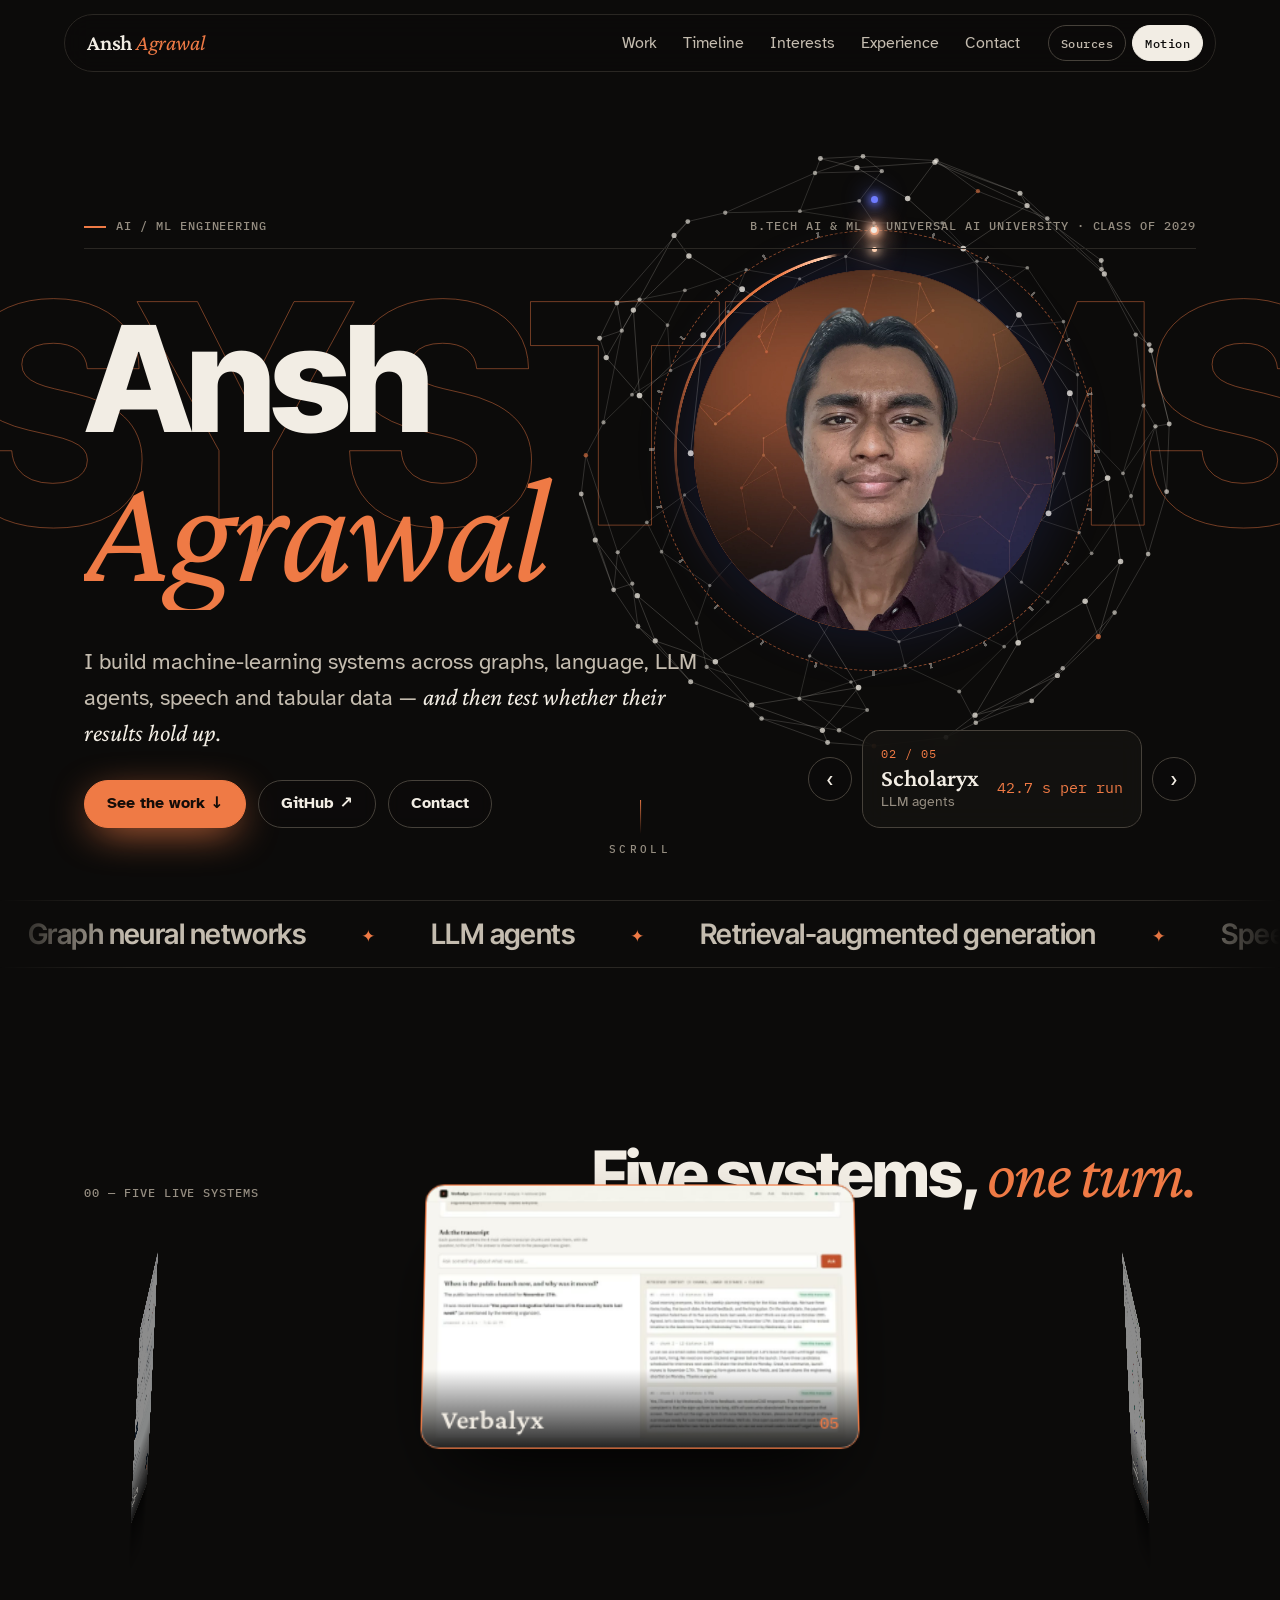
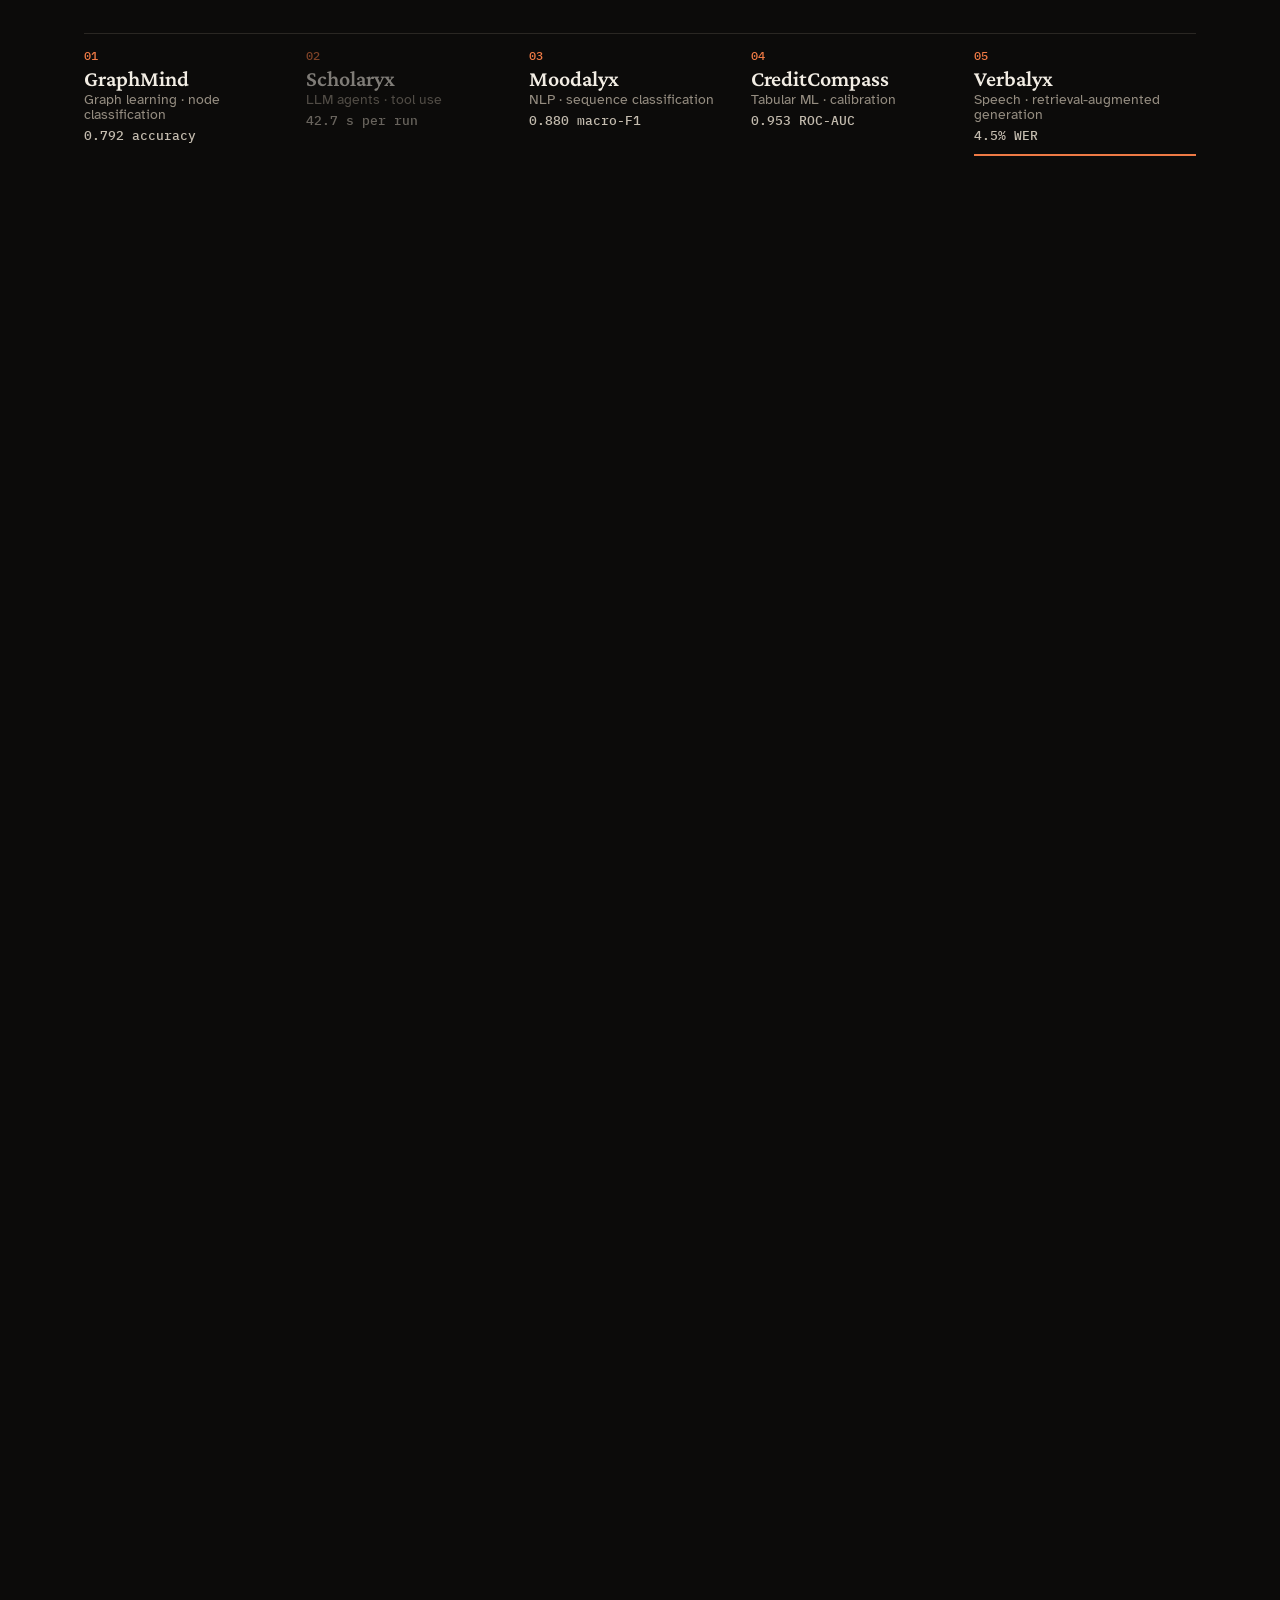
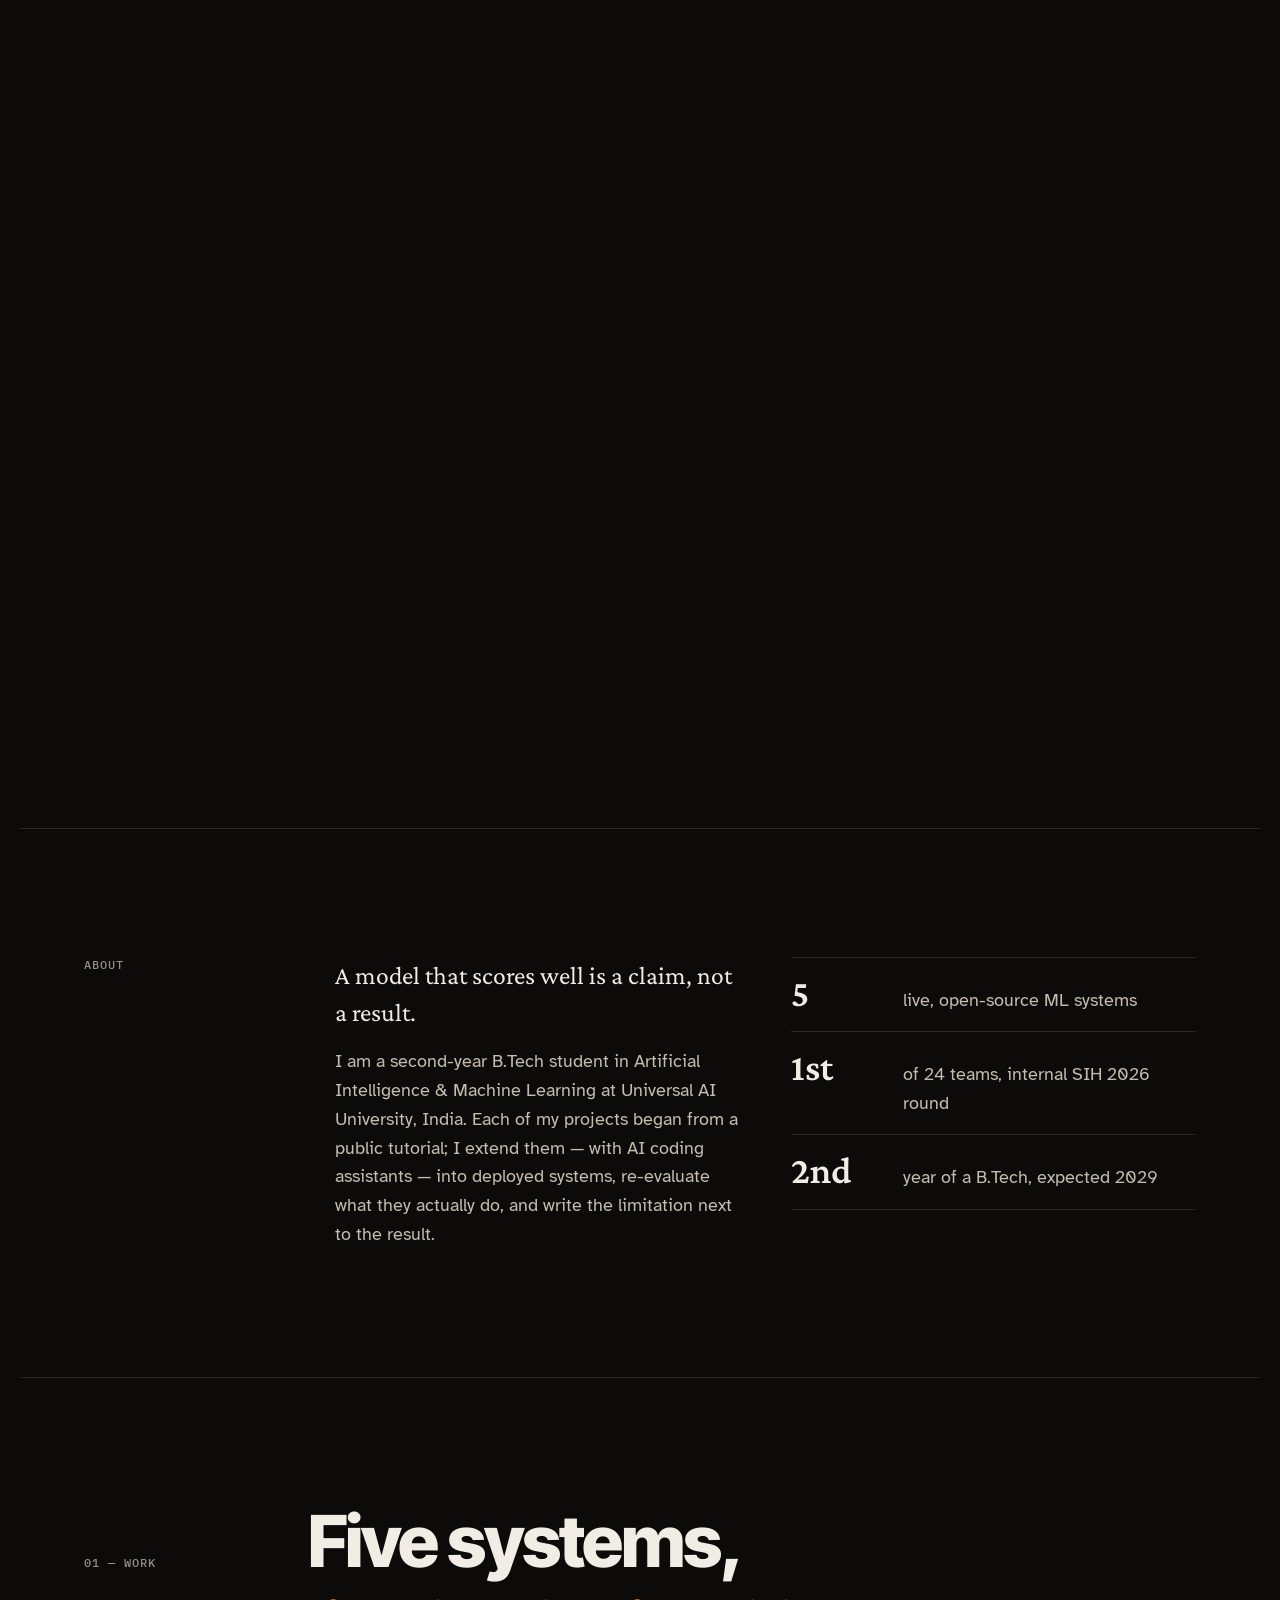
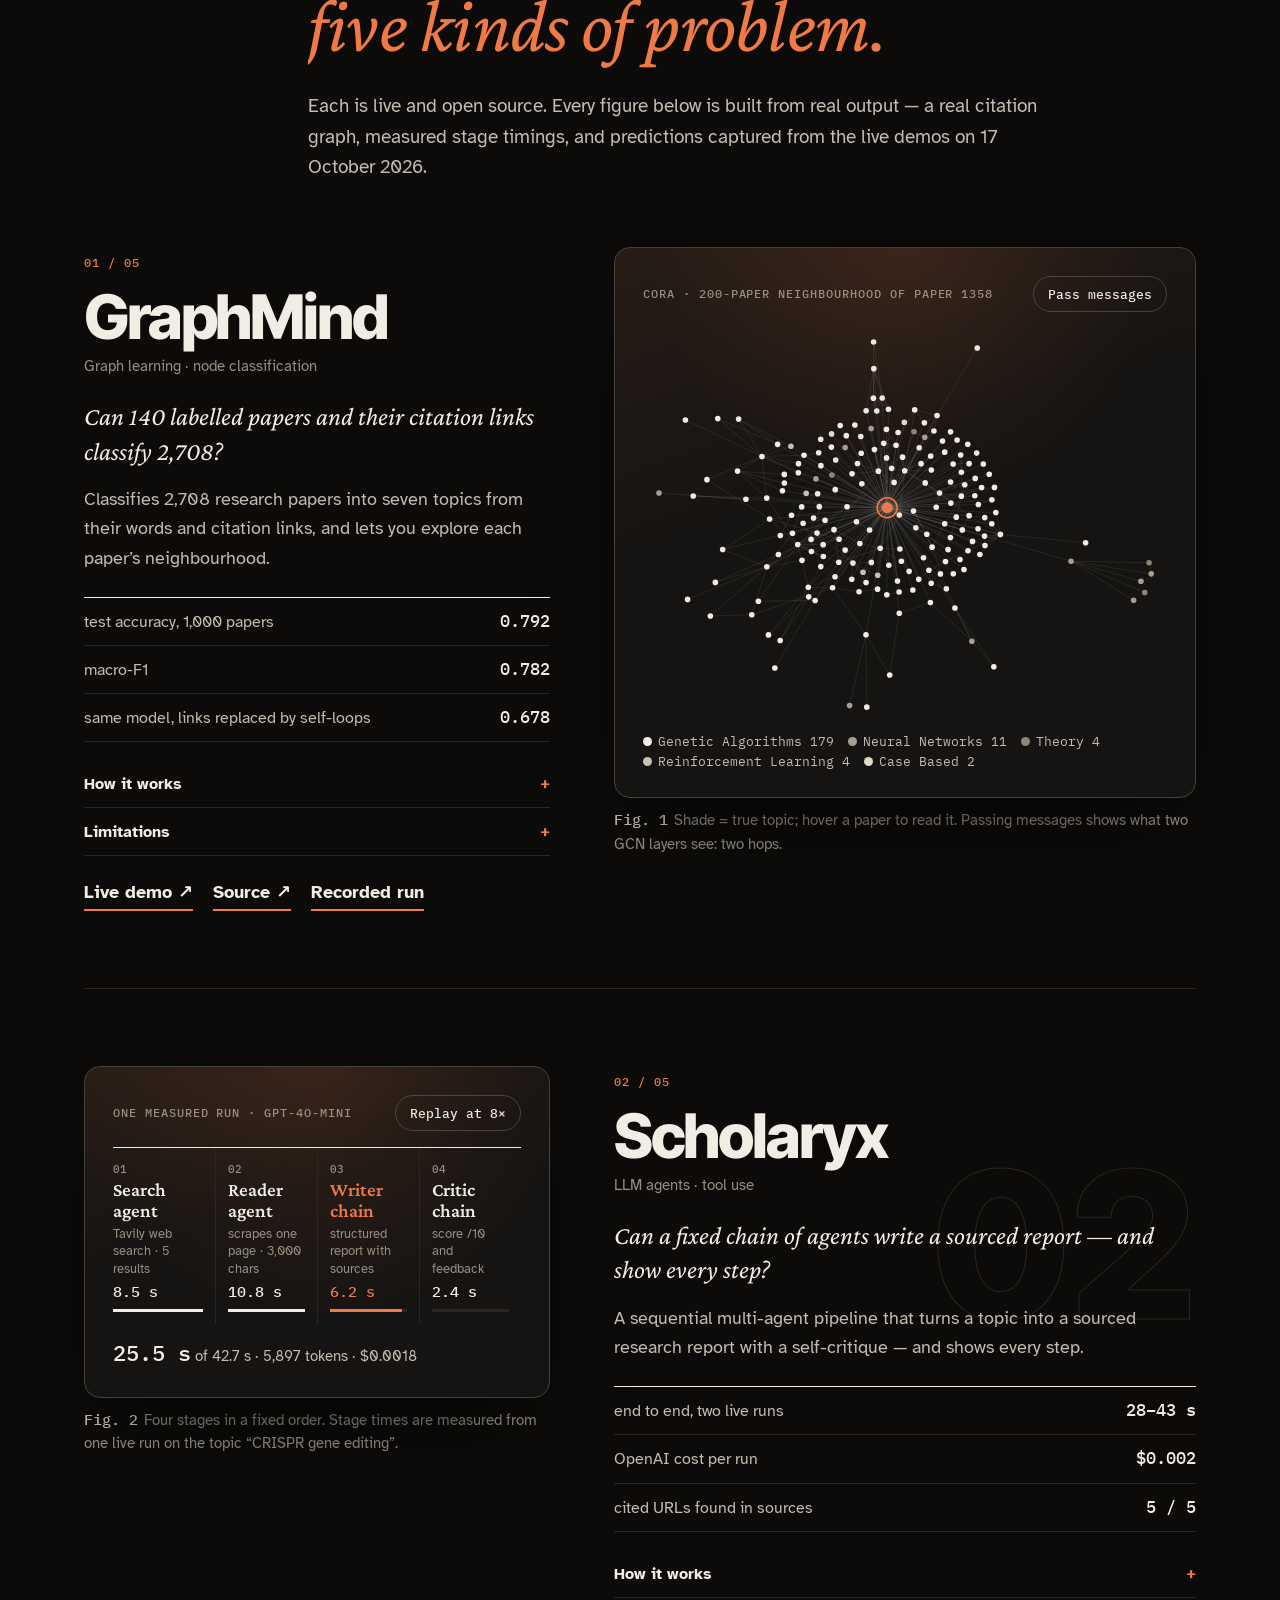
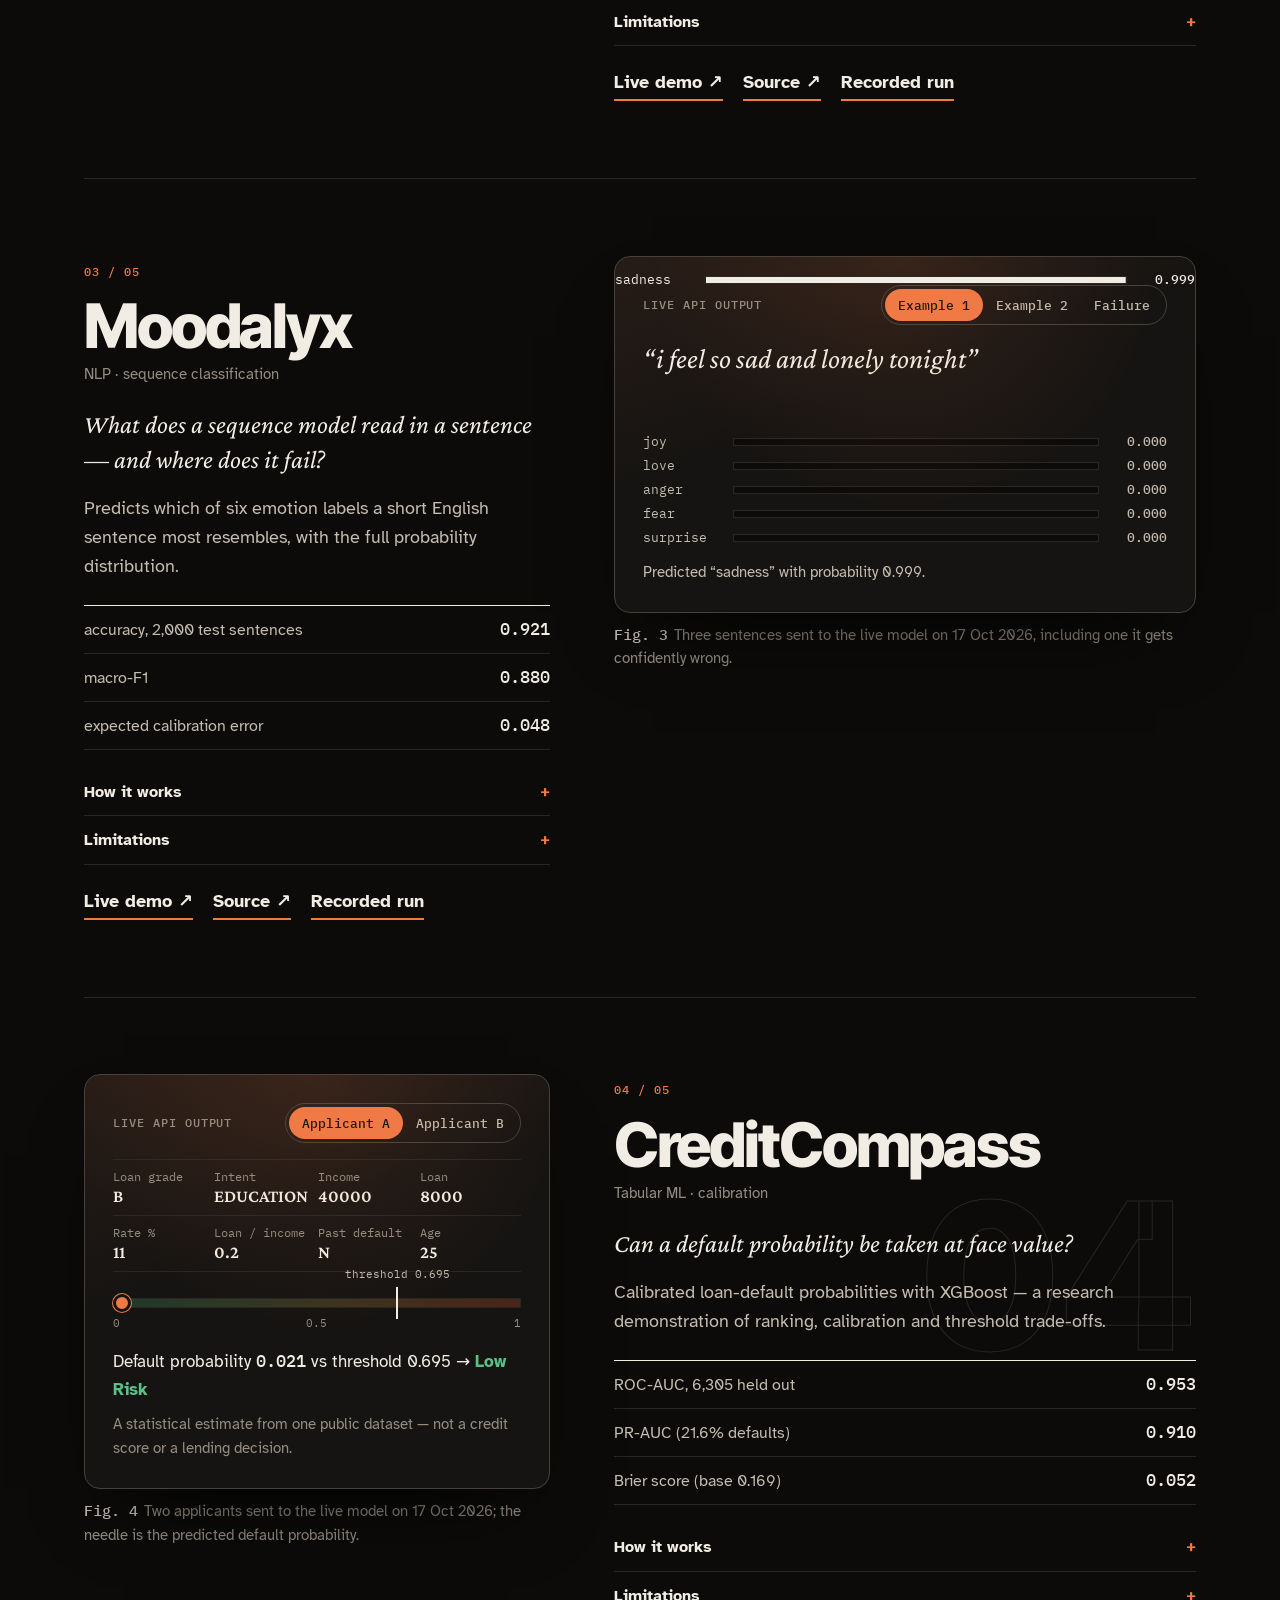
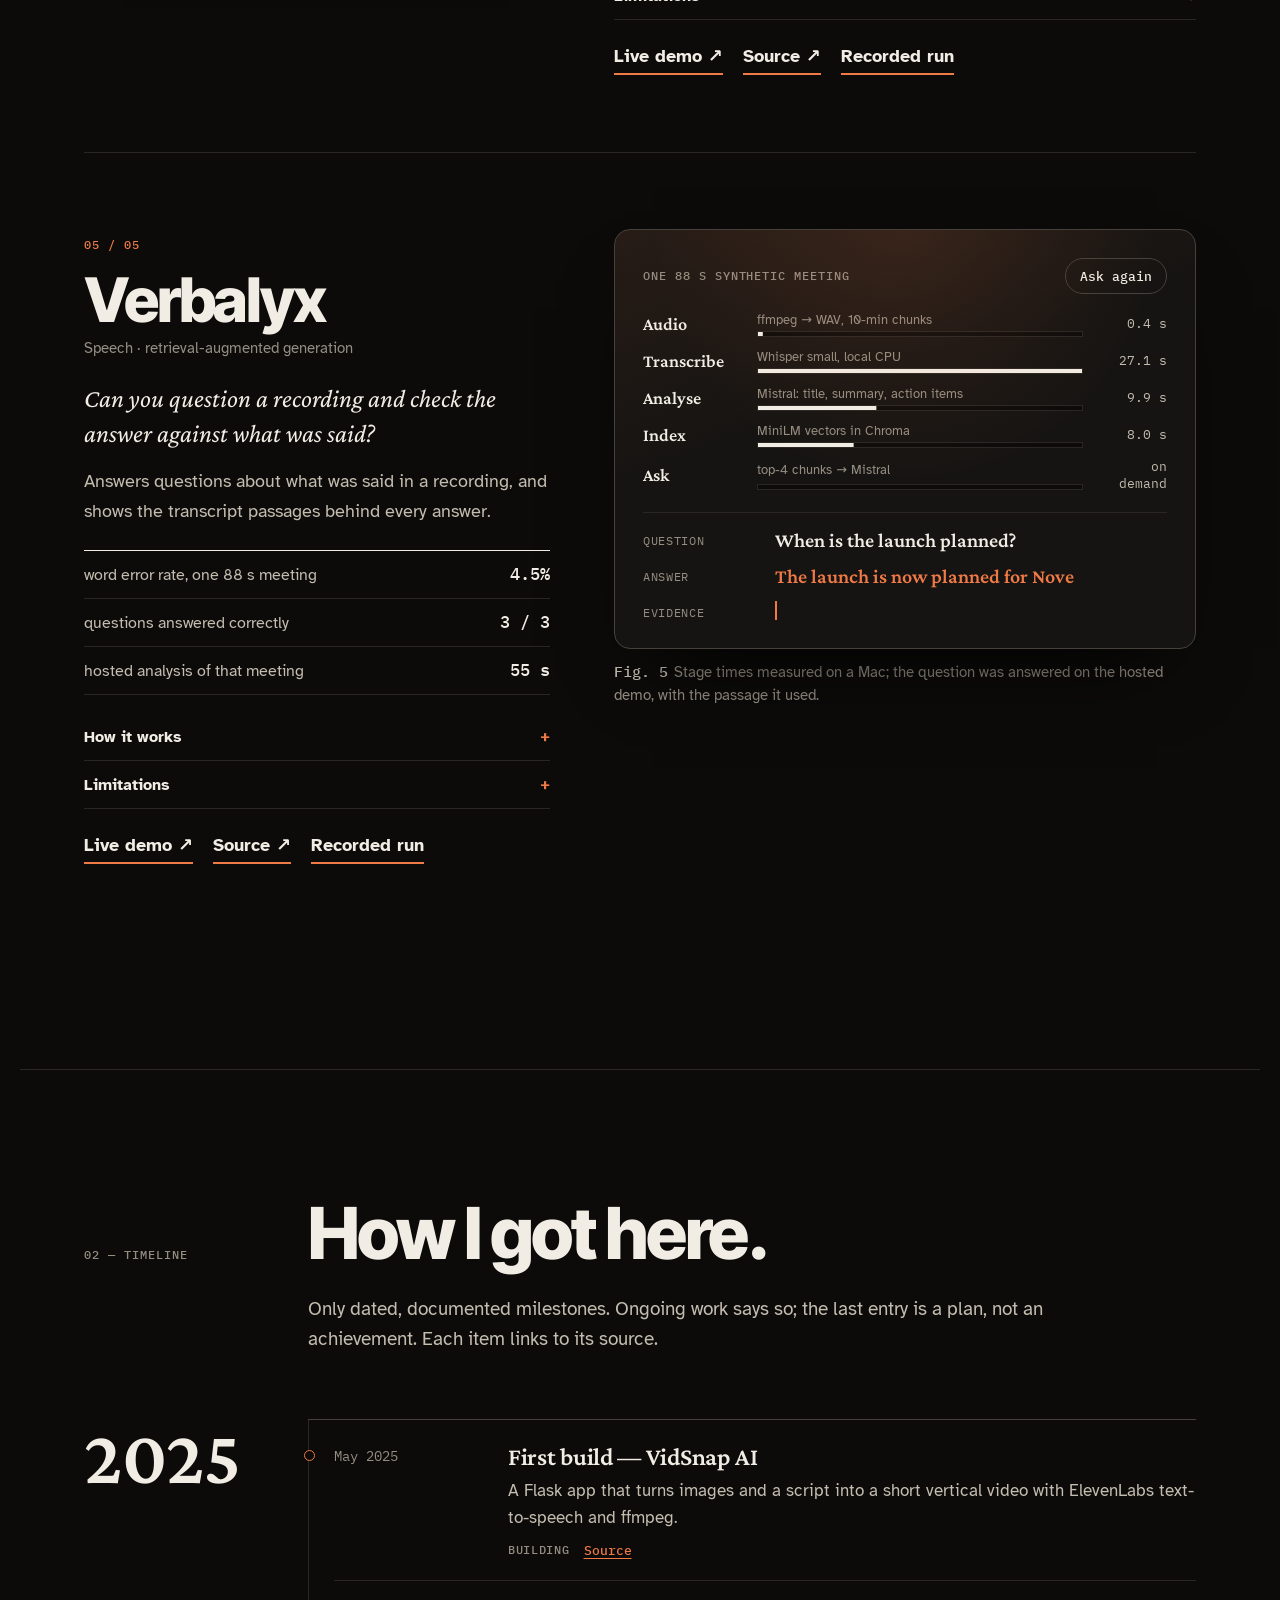
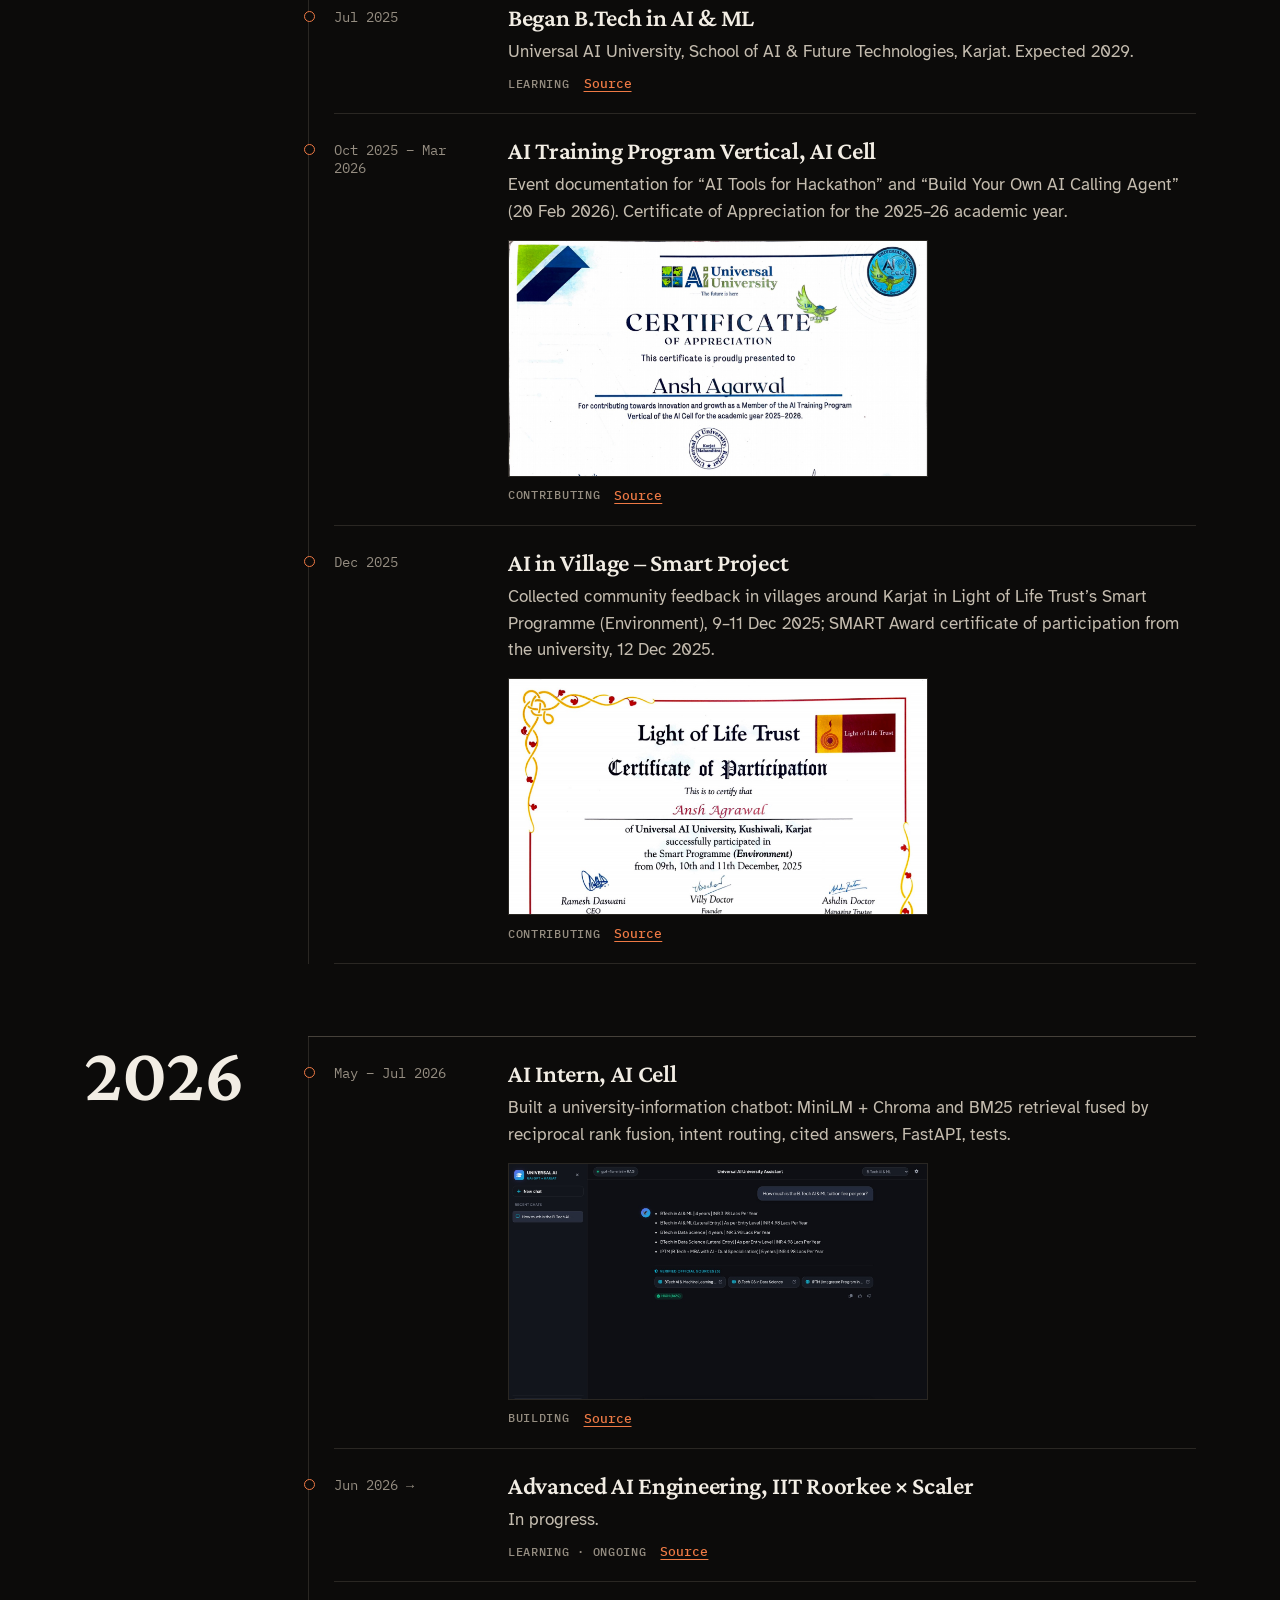
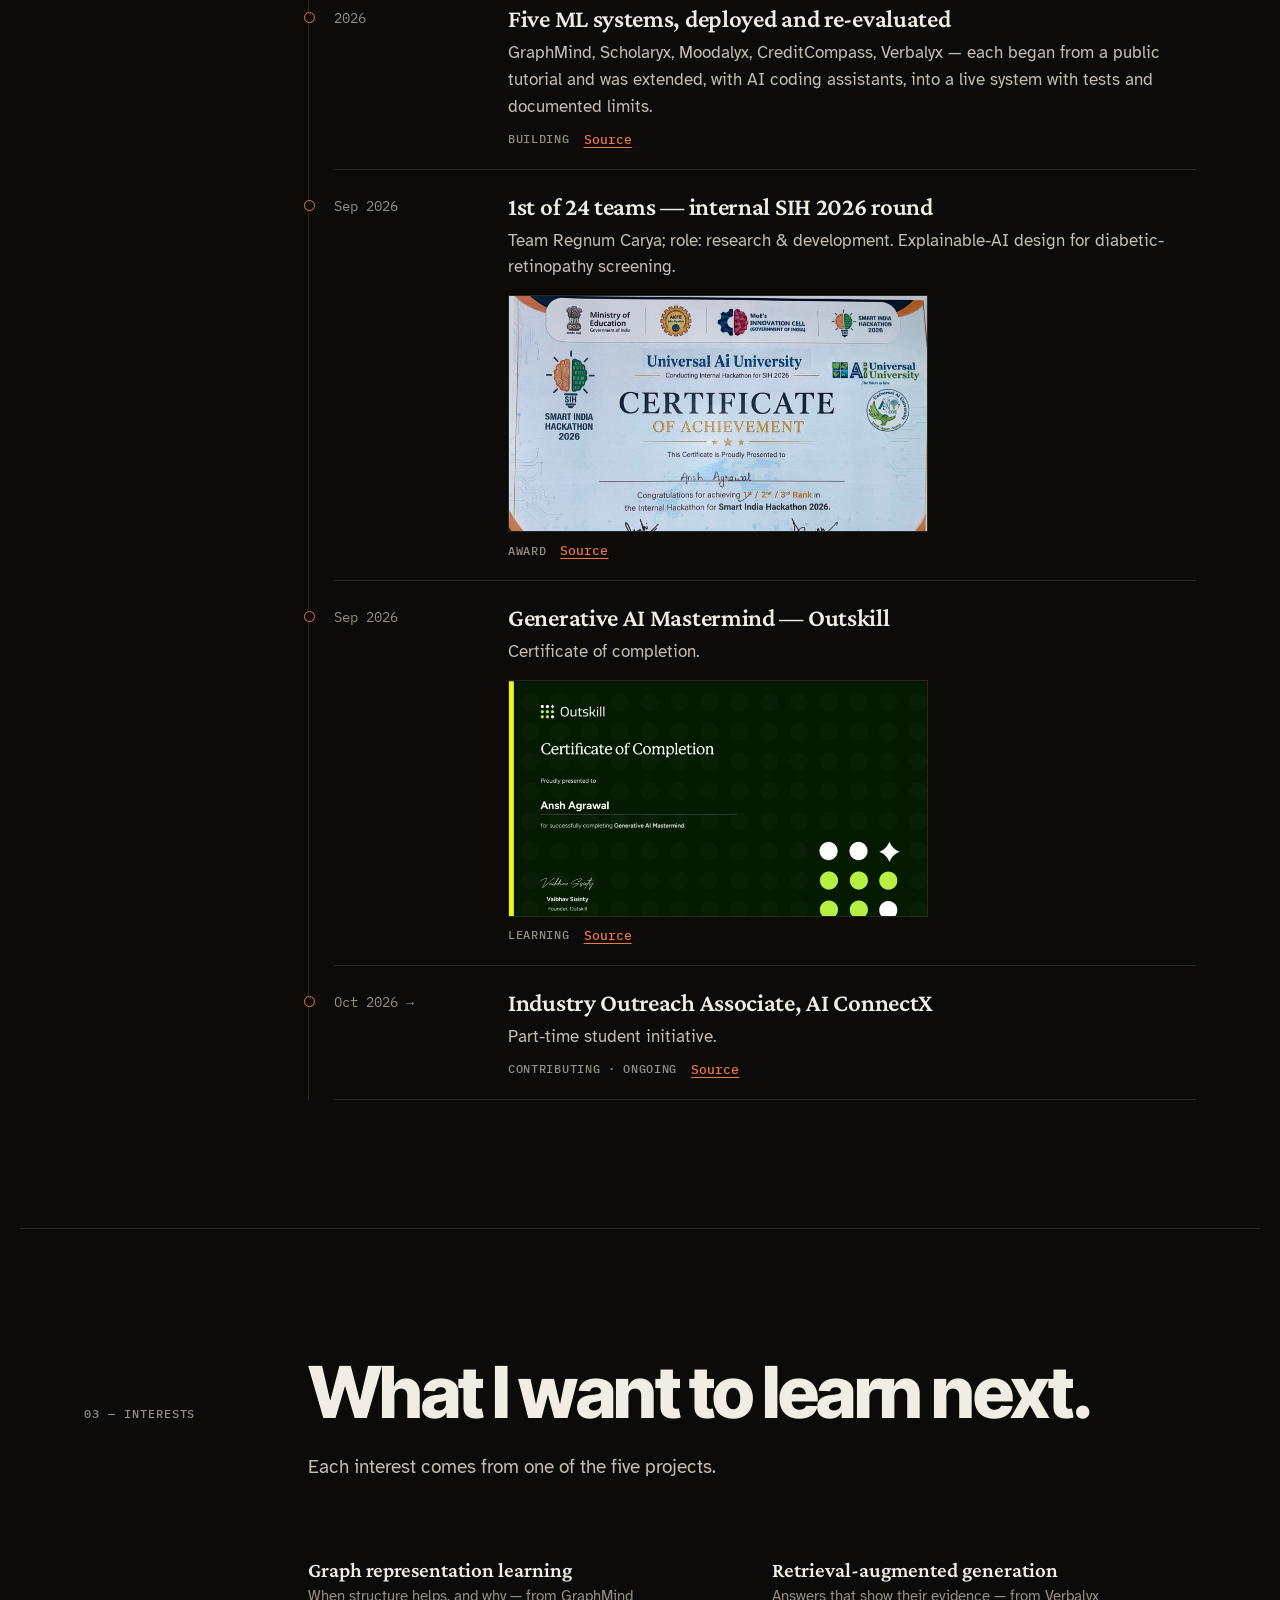
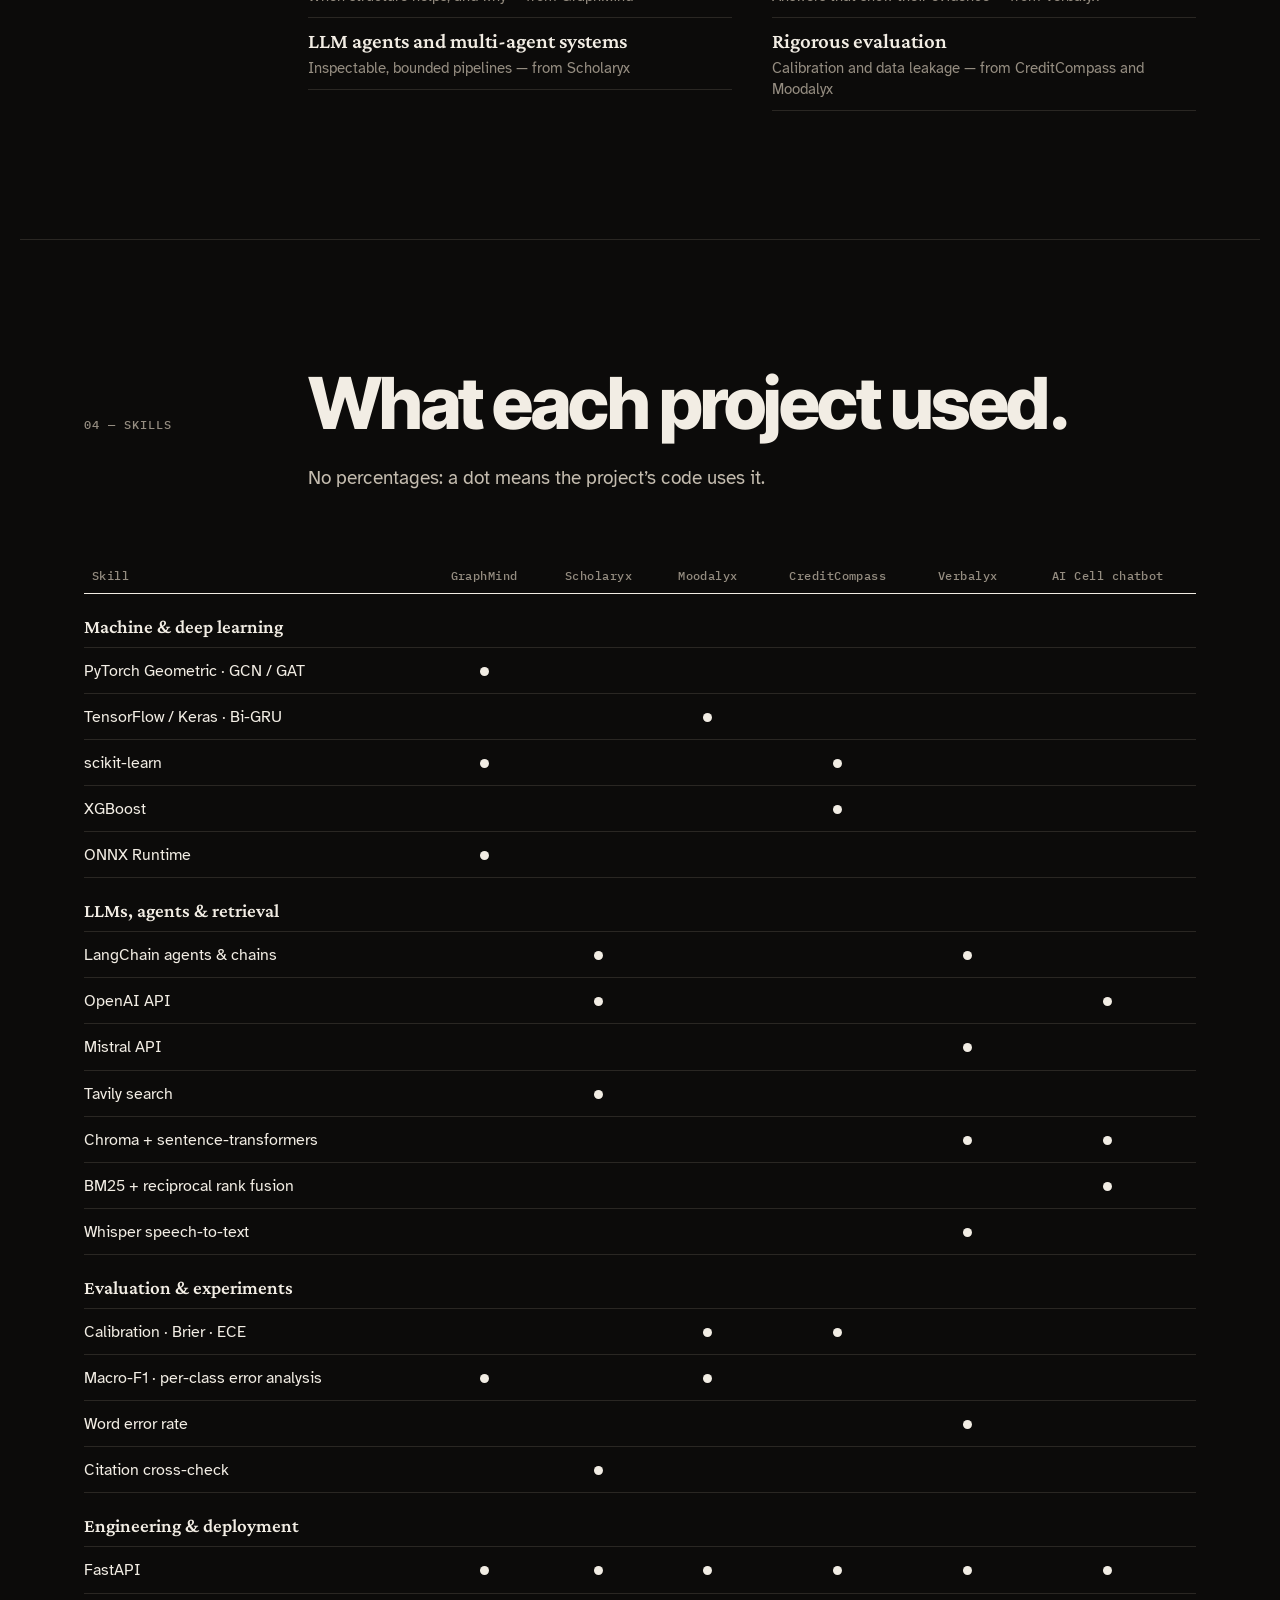
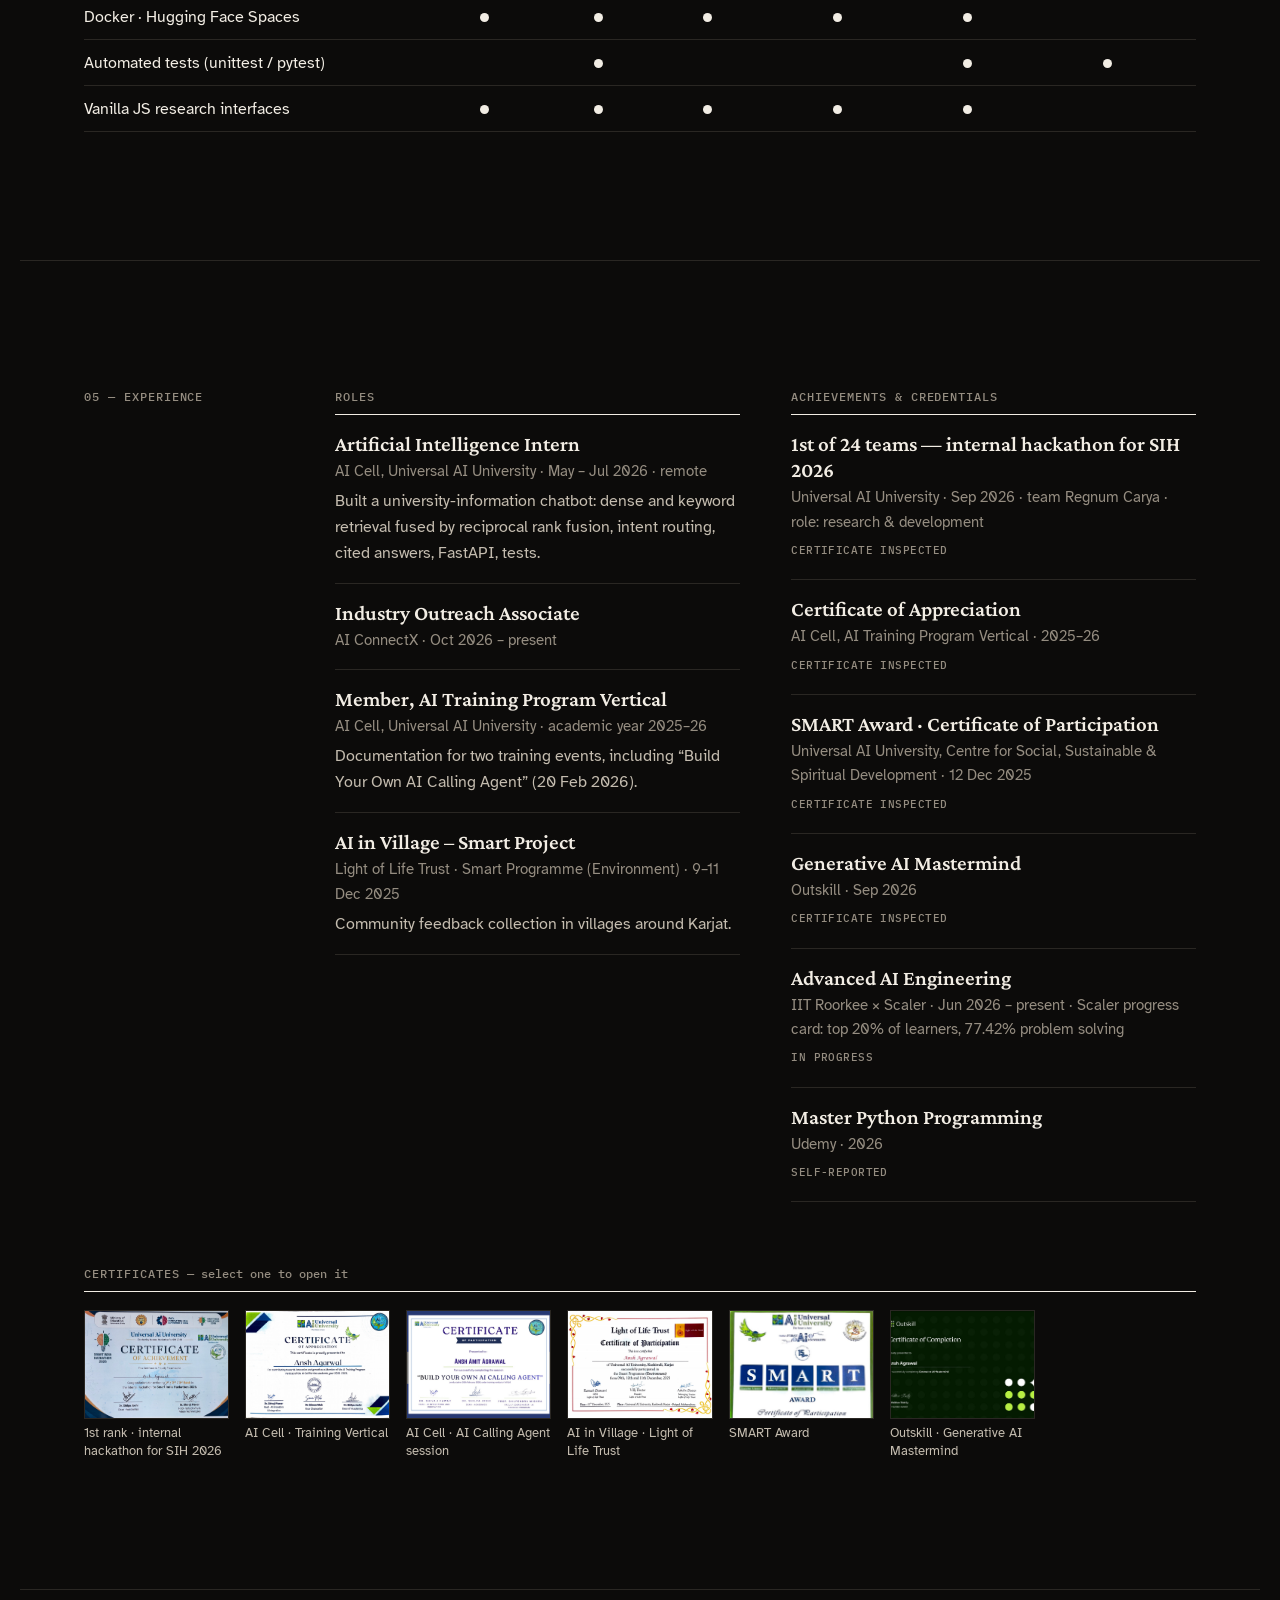
==== commit 3bfa76ce: "Portfolio v7: dark cinema redesign, 3D graph orb, circular hero portrait with motion Co-Authored-By:" ====
--- a/index.html
+++ b/index.html
@@ -1,457 +1,233 @@
 <!doctype html>
-<html lang="en">
+<html lang="en" class="no-js">
 <head>
-  <meta charset="utf-8">
-  <meta name="viewport" content="width=device-width, initial-scale=1">
-  <title>Ansh Agrawal — AI/ML Engineering Portfolio</title>
-  <meta name="description" content="Ansh Agrawal, B.Tech AI & ML student. Five AI/ML systems — a graph neural network, a multi-agent research pipeline, a text-emotion classifier, a calibrated credit-risk model and a video RAG assistant — each with a live or recorded demo, an architecture write-up and evaluation on held-out data.">
-  <link rel="canonical" href="https://anshaiml369.github.io/">
-  <meta name="theme-color" content="#0a0c0f">
-  <meta property="og:type" content="website">
-  <meta property="og:site_name" content="Ansh Agrawal">
-  <meta property="og:title" content="Ansh Agrawal — Building AI systems, and checking that they work">
-  <meta property="og:description" content="Five AI/ML systems with live demos, recorded demonstrations, architecture case studies and held-out evaluation.">
-  <meta property="og:url" content="https://anshaiml369.github.io/">
-  <meta property="og:image" content="https://anshaiml369.github.io/assets/og-image.png">
-  <meta property="og:image:width" content="1200">
-  <meta property="og:image:height" content="630">
-  <meta name="twitter:card" content="summary_large_image">
-  <link rel="icon" href="assets/favicon.svg" type="image/svg+xml">
-  <link rel="icon" href="assets/favicon-32.png" sizes="32x32" type="image/png">
-  <link rel="apple-touch-icon" href="assets/apple-touch-icon.png">
-  <link rel="preload" href="assets/fonts/ibm-plex-sans-400.woff2" as="font" type="font/woff2" crossorigin>
-  <link rel="stylesheet" href="css/main.css">
-  <script src="js/main.js" defer></script>
+<meta charset="utf-8">
+<meta name="viewport" content="width=device-width, initial-scale=1">
+<title>Ansh Agrawal — AI / ML engineering</title>
+<meta name="description" content="Ansh Agrawal, B.Tech AI & ML student. Five live machine-learning systems across graphs, language, LLM agents, speech and tabular data — each re-evaluated, with every claim traced to its source.">
+<meta name="theme-color" content="#0c0b0a">
+<meta property="og:title" content="Ansh Agrawal — AI / ML engineering">
+<meta property="og:description" content="Five live machine-learning systems across graphs, language, agents, speech and tabular data, each re-evaluated.">
+<meta property="og:type" content="website">
+<link rel="icon" href="assets/favicon-aa.svg" type="image/svg+xml">
+<link rel="preconnect" href="https://fonts.googleapis.com">
+<link rel="preconnect" href="https://fonts.gstatic.com" crossorigin>
+<link href="https://fonts.googleapis.com/css2?family=Atkinson+Hyperlegible:ital,wght@0,400;0,700;1,400&family=Crimson+Pro:ital,wght@0,400;0,600;1,400&family=Inter+Tight:wght@600;800&display=swap" rel="stylesheet">
+<link rel="stylesheet" href="vendor/lenis-1.3.27.css">
+<link rel="stylesheet" href="css/journal.css?v=16">
+<script>document.documentElement.classList.replace("no-js", "js");</script>
 </head>
-<body id="top">
-  <a class="skip-link" href="#main">Skip to content</a>
-
-  <header class="site-header">
-    <div class="container">
-      <a class="brand" href="#top"><span class="brand-mark" aria-hidden="true">AA</span><span>Ansh Agrawal</span></a>
-      <button class="nav-toggle" type="button" aria-expanded="false" aria-controls="site-nav" aria-label="Menu">
-        <svg viewBox="0 0 24 24" fill="none" stroke="currentColor" stroke-width="1.8" aria-hidden="true"><path d="M4 7h16M4 12h16M4 17h16"/></svg>
-      </button>
-      <nav class="site-nav" id="site-nav" aria-label="Main">
-        <ul class="nav-list">
-          <li><a href="#home">Home</a></li>
-          <li><a href="#about">About</a></li>
-          <li><a href="#projects">Projects</a></li>
-          <li><a href="#skills">Skills</a></li>
-          <li><a href="#experience">Experience</a></li>
-          <li><a href="#certifications">Certifications</a></li>
-          <li><a href="#contact">Contact</a></li>
-        </ul>
-      </nav>
-    </div>
-  </header>
-
-  <main id="main">
-    <!-- Hero -->
-    <section class="hero grid-bg" id="home" aria-labelledby="hero-title">
-      <canvas class="hero-canvas" data-src="assets/data/hero-graph.json" aria-hidden="true"></canvas>
-      <div class="hero-fade" aria-hidden="true"></div>
-      <div class="container">
-        <div class="hero-content">
-          <span class="eyebrow">AI/ML engineering · deep learning · LLM systems</span>
-          <h1 id="hero-title">Building AI systems — <span class="accent">and checking that they work.</span></h1>
-          <p class="lede">I’m Ansh Agrawal, a second-year B.Tech AI &amp; ML student at Universal AI University. I build machine-learning, deep-learning and LLM applications — a graph neural network, calibrated classifiers, an agent pipeline and a retrieval system — and evaluate each one on held-out data before describing it.</p>
-          <div class="btn-row">
-            <a class="btn btn-primary" href="#projects">Explore projects
-              <svg viewBox="0 0 24 24" fill="none" stroke="currentColor" stroke-width="2" aria-hidden="true"><path d="M12 5v14M5 12l7 7 7-7"/></svg></a>
-            <a class="btn" href="https://github.com/anshaiml369" target="_blank" rel="noopener">GitHub
-              <svg viewBox="0 0 24 24" fill="none" stroke="currentColor" stroke-width="1.8" aria-hidden="true"><path d="M7 17 17 7M8 7h9v9"/></svg></a>
-          </div>
-          <ul class="hero-meta" aria-label="At a glance">
-            <li><strong>5</strong> projects with case studies</li>
-            <li><strong>4</strong> live demos</li>
-            <li><strong>5</strong> recorded demonstrations</li>
-          </ul>
+<body>
+<a class="skip" href="#main">Skip to content</a>
+<div class="intro" aria-hidden="true"><div class="intro-in"><span class="intro-name">Ansh <em>Agrawal</em></span><span class="intro-count num">000</span></div><i class="intro-l"></i><i class="intro-r"></i></div>
+<div class="progress" aria-hidden="true"><i></i></div>
+<div class="spot" aria-hidden="true"></div>
+<div class="grid-bg" aria-hidden="true"></div>
+
+<header class="top" id="top-bar">
+  <div class="wrap top-in">
+    <a class="wordmark" href="#main">Ansh <em>Agrawal</em></a>
+    <button class="menu-btn" type="button" aria-expanded="false" aria-controls="menu">Menu</button>
+    <ul class="menu" id="menu">
+      <li><a href="#systems">Work</a></li>
+      <li><a href="#timeline">Timeline</a></li>
+      <li><a href="#interests">Interests</a></li>
+      <li><a href="#experience">Experience</a></li>
+      <li><a href="#contact">Contact</a></li>
+    </ul>
+    <div class="tools">
+      <button class="tog" id="lens" type="button" aria-pressed="false" title="Show the source of every claim (E)">Sources</button>
+      <button class="tog" id="motion" type="button" aria-pressed="true" title="Turn animation on or off">Motion</button>
+    </div>
+  </div>
+</header>
+
+<main id="main" tabindex="-1">
+
+<!-- 1–3 · identity, positioning, introduction -->
+<section class="hero" aria-labelledby="name">
+  <p class="hero-word" aria-hidden="true">SYSTEMS</p>
+  <canvas class="hero-orb" aria-hidden="true"></canvas>
+  <figure class="hero-portrait">
+    <div class="pf">
+      <span class="pf-glow"></span><span class="pf-dash"></span><span class="pf-ping"></span>
+      <picture><source srcset="assets/photo/ansh-hero-circle.webp" type="image/webp"><img src="assets/photo/ansh-hero-circle.jpg" width="1200" height="1200" alt="Ansh Agrawal" fetchpriority="high"></picture>
+      <span class="pf-arc"></span>
+      <span class="pf-orbit o1"><i></i></span><span class="pf-orbit o2"><i></i></span><span class="pf-orbit o3"><i></i></span><span class="pf-orbit o4"><i></i></span>
+    </div>
+  </figure>
+  <div class="wrap hero-in">
+    <div class="mast"><span class="label"><i class="tick"></i>AI / ML engineering</span><span class="label">B.Tech AI &amp; ML · Universal AI University · class of 2029</span></div>
+    <div class="hero-copy">
+      <h1 class="hero-name" id="name"><span class="line rise"><span class="hn-sans">Ansh</span></span><span class="line rise"><span class="hn-serif">Agrawal</span></span></h1>
+      <div class="enter">
+        <p class="position">I build machine-learning systems across graphs, language, LLM agents, speech and tabular data — <em>and then test whether their results hold up.</em></p>
+        <div class="hero-links">
+          <a class="btn-pill solid" href="#systems">See the work ↓</a>
+          <a class="btn-pill" href="https://github.com/anshaiml369" target="_blank" rel="noopener">GitHub ↗</a>
+          <a class="btn-pill" href="#contact">Contact</a>
         </div>
       </div>
-      <p class="hero-caption">Background: 200 papers from the Cora citation graph, the data GraphMind classifies.</p>
-    </section>
-
-    <!-- About -->
-    <section class="section" id="about" aria-labelledby="about-title">
-      <div class="container about-grid">
-        <div>
-          <span class="eyebrow">About</span>
-          <h2 id="about-title" class="section-title" style="font-size:var(--fs-2xl);margin:var(--s-3) 0 var(--s-5)">Applied ML, end to end</h2>
-          <div class="about-text">
-            <p>I work across the whole of an applied ML project: preparing data, training or orchestrating a model, serving it behind a small API, and building an interface someone else can actually use.</p>
-            <p>The step I care about most is evaluation — scoring the saved model rather than trusting a notebook printout, saying where every number comes from, and writing down what the system gets wrong. My current interests are graph learning, agentic LLM workflows and retrieval-augmented generation.</p>
-          </div>
-          <div class="callout" style="margin-top:var(--s-5)">
-            <strong>How these projects were built</strong>
-            Each of the five projects started from a public tutorial. Each was then extended with a research-style interface, a re-evaluation of the shipped model or pipeline, deployment, and a written account of its limitations. Every case study lists what was added. The extensions were developed with the help of AI coding assistants; the evaluations and results were run and checked on the real systems.
-          </div>
-        </div>
-        <aside class="panel" aria-labelledby="facts-title">
-          <h3 id="facts-title">At a glance</h3>
-          <dl class="facts">
-            <div><dt>Study</dt><dd>B.Tech in AI &amp; ML, Universal AI University (2025–2029)</dd></div>
-            <div><dt>Focus</dt><dd>Deep learning, LLM agents, retrieval-augmented generation, model evaluation</dd></div>
-            <div><dt>Stack</dt><dd>Python, PyTorch Geometric, TensorFlow/Keras, scikit-learn, XGBoost, LangChain, FastAPI</dd></div>
-            <div><dt>Recent</dt><dd>1st of 24 teams, UAI internal hackathon for Smart India Hackathon 2026 (R&amp;D)</dd></div>
-          </dl>
-        </aside>
-      </div>
-    </section>
-
-    <!-- Projects -->
-    <section class="section" id="projects" aria-labelledby="projects-title">
-      <div class="container">
-        <div class="section-head">
-          <span class="eyebrow">Projects</span>
-          <h2 id="projects-title">Five systems, each with evidence</h2>
-          <p>Every card links to a live demo or a recorded run and a full case study. Numbers carry a label showing where they come from — see <a href="#evaluation">how I evaluate</a>. Source code is available on request. Live demos are hosted on Hugging Face Spaces.</p>
-        </div>
-
-        <div class="projects">
-          <!-- GraphMind -->
-          <article class="project" aria-labelledby="p-graphmind">
-            <div class="project-visual"><img src="assets/viz/graphmind.svg" width="640" height="400" loading="lazy" alt="Real citation neighbourhood of Cora paper 1708: 60 papers and 79 citation links coloured by true research topic, with dashed rings on test papers the GCN misclassifies."></div>
-            <div class="project-body">
-              <div class="project-kicker"><span class="project-index">01</span><span class="tag tag-live">Live demo</span></div>
-              <h3 id="p-graphmind">GraphMind <span>Research-topic classification with a graph neural network</span></h3>
-              <p>A two-layer graph convolutional network assigns each of 2,708 papers in the Cora citation graph to one of seven topics, combining a paper’s own word features with those of the papers it cites or is cited by.</p>
-              <dl class="metrics">
-                <div class="metric"><dt>Test accuracy (1,000 papers)</dt><dd>0.792</dd><dd class="src"><span class="tag tag-reeval">re-evaluated</span></dd></div>
-                <div class="metric"><dt>Same model, citations removed</dt><dd>0.678</dd><dd class="src"><span class="tag tag-reeval">ablation</span></dd></div>
-              </dl>
-              <ul class="chips" aria-label="Technologies"><li>PyTorch Geometric</li><li>ONNX Runtime</li><li>FastAPI</li><li>JavaScript / SVG</li></ul>
-              <div class="btn-row project-links">
-                <a class="btn btn-primary" href="https://anshaiml369.github.io/graphmind/" target="_blank" rel="noopener">Live demo</a>
-                <a class="btn" href="#demo-graphmind">Watch demo</a>
-                <a class="btn" href="projects/graphmind.html">Case study</a>
-                <span class="note-inline">Code on request</span>
-              </div>
-            </div>
-          </article>
-
-          <!-- Scholaryx -->
-          <article class="project" aria-labelledby="p-scholaryx">
-            <div class="project-visual"><img src="assets/viz/scholaryx.svg" width="640" height="400" loading="lazy" alt="Scholaryx pipeline of four sequential agents with stage times measured in one live run: search 8.5 s, reader 10.8 s, writer 6.2 s, critic 2.4 s."></div>
-            <div class="project-body">
-              <div class="project-kicker"><span class="project-index">02</span><span class="tag tag-live">Live demo · usage-limited</span></div>
-              <h3 id="p-scholaryx">Scholaryx <span>A sequential multi-agent research pipeline</span></h3>
-              <p>A search agent, a reader agent, a writer chain and a critic chain turn a topic into a structured, sourced report with a self-critique. The public demo is rate-limited and its web scraper is protected against server-side request forgery.</p>
-              <dl class="metrics">
-                <div class="metric"><dt>End to end, two live runs</dt><dd>43 s / 28 s</dd><dd class="src"><span class="tag tag-live">measured</span></dd></div>
-                <div class="metric"><dt>OpenAI cost per run</dt><dd>$0.0018</dd><dd class="src"><span class="tag tag-live">measured</span></dd></div>
-                <div class="metric"><dt>Cited URLs found in sources</dt><dd>5 / 5</dd><dd class="src"><span class="tag tag-live">both runs</span></dd></div>
-              </dl>
-              <ul class="chips" aria-label="Technologies"><li>LangChain</li><li>OpenAI gpt-4o-mini</li><li>Tavily</li><li>FastAPI</li></ul>
-              <div class="btn-row project-links">
-                <a class="btn btn-primary" href="https://anshaiml369.github.io/scholaryx/" target="_blank" rel="noopener">Live demo</a>
-                <a class="btn" href="#demo-scholaryx">Watch demo</a>
-                <a class="btn" href="projects/scholaryx.html">Case study</a>
-                <span class="note-inline">Code on request</span>
-              </div>
-            </div>
-          </article>
-
-          <!-- Moodalyx -->
-          <article class="project" aria-labelledby="p-moodalyx">
-            <div class="project-visual"><img src="assets/viz/moodalyx.svg" width="640" height="400" loading="lazy" alt="Moodalyx live prediction for “I was shocked and completely surprised by the unexpected gift!”: surprise 97.6 percent, fear 1.4, joy 0.8, anger 0.2, sadness and love below 0.1 percent."></div>
-            <div class="project-body">
-              <div class="project-kicker"><span class="project-index">03</span><span class="tag tag-live">Live demo</span></div>
-              <h3 id="p-moodalyx">Moodalyx <span>Emotion-label prediction from short English text</span></h3>
-              <p>A bidirectional GRU assigns one of six labels — sadness, joy, love, anger, fear or surprise — to a sentence and returns the full probability distribution, so uncertain predictions are visible.</p>
-              <dl class="metrics">
-                <div class="metric"><dt>Accuracy (2,000 test sentences)</dt><dd>0.921</dd><dd class="src"><span class="tag tag-reeval">re-evaluated</span></dd></div>
-                <div class="metric"><dt>Macro-F1</dt><dd>0.880</dd><dd class="src"><span class="tag tag-caveat">optimistic: see case study</span></dd></div>
-              </dl>
-              <ul class="chips" aria-label="Technologies"><li>TensorFlow / Keras</li><li>Bidirectional GRU</li><li>FastAPI</li></ul>
-              <div class="btn-row project-links">
-                <a class="btn btn-primary" href="https://anshaiml369.github.io/moodalyx/" target="_blank" rel="noopener">Live demo</a>
-                <a class="btn" href="#demo-moodalyx">Watch demo</a>
-                <a class="btn" href="projects/moodalyx.html">Case study</a>
-                <span class="note-inline">Code on request</span>
-              </div>
-            </div>
-          </article>
-
-          <!-- CreditCompass -->
-          <article class="project" aria-labelledby="p-creditcompass">
-            <div class="project-visual"><img src="assets/viz/creditcompass.svg" width="640" height="400" loading="lazy" alt="CreditCompass calibration curve on 6,305 held-out applications: observed default rate against mean predicted probability in ten bins, next to the diagonal for perfect calibration. ROC-AUC 0.953, PR-AUC 0.910, Brier 0.052."></div>
-            <div class="project-body">
-              <div class="project-kicker"><span class="project-index">04</span><span class="tag tag-live">Live demo</span></div>
-              <h3 id="p-creditcompass">CreditCompass <span>Calibrated loan-default probability with XGBoost</span></h3>
-              <p>A tuned XGBoost pipeline wrapped in sigmoid calibration estimates the probability that a loan defaults, and shows the default rate actually observed among held-out applicants with similar scores. A research demonstration, not a lending tool.</p>
-              <dl class="metrics">
-                <div class="metric"><dt>ROC-AUC (6,305 held out)</dt><dd>0.953</dd><dd class="src"><span class="tag tag-reeval">re-evaluated</span></dd></div>
-                <div class="metric"><dt>PR-AUC (21.6 % defaults)</dt><dd>0.910</dd><dd class="src"><span class="tag tag-reeval">re-evaluated</span></dd></div>
-                <div class="metric"><dt>Brier score</dt><dd>0.052</dd><dd class="src"><span class="tag tag-reeval">re-evaluated</span></dd></div>
-              </dl>
-              <ul class="chips" aria-label="Technologies"><li>scikit-learn</li><li>XGBoost</li><li>Probability calibration</li><li>FastAPI</li></ul>
-              <div class="btn-row project-links">
-                <a class="btn btn-primary" href="https://anshaiml369.github.io/creditcompass/" target="_blank" rel="noopener">Live demo</a>
-                <a class="btn" href="#demo-creditcompass">Watch demo</a>
-                <a class="btn" href="projects/creditcompass.html">Case study</a>
-                <span class="note-inline">Code on request</span>
-              </div>
-            </div>
-          </article>
-
-          <!-- Verbalyx -->
-          <article class="project" aria-labelledby="p-verbalyx">
-            <div class="project-visual"><img src="assets/viz/verbalyx.svg" width="640" height="400" loading="lazy" alt="Verbalyx pipeline with stage times from one local run on an 88-second synthetic meeting: audio 0.4 s, transcription 27.1 s, analysis 9.9 s, indexing 8.0 s, then question answering over the top four retrieved chunks."></div>
-            <div class="project-body">
-              <div class="project-kicker"><span class="project-index">05</span><span class="tag tag-live">Live demo · usage-limited</span></div>
-              <h3 id="p-verbalyx">Verbalyx <span>Question answering over what is said in a video</span></h3>
-              <p>Extracts a video’s audio, transcribes it with Whisper, summarises it with Mistral, and answers questions from the four most relevant transcript chunks — showing that evidence next to every answer.</p>
-              <dl class="metrics">
-                <div class="metric"><dt>Word error rate, one 88 s synthetic meeting</dt><dd>4.5 %</dd><dd class="src"><span class="tag tag-live">single run</span></dd></div>
-                <div class="metric"><dt>Questions answered correctly</dt><dd>3 / 3</dd><dd class="src"><span class="tag tag-caveat">one attribution error</span></dd></div>
-              </dl>
-              <ul class="chips" aria-label="Technologies"><li>Whisper</li><li>LangChain</li><li>Mistral</li><li>Chroma</li><li>FastAPI</li></ul>
-              <div class="btn-row project-links">
-                <a class="btn btn-primary" href="https://anshaiml369.github.io/verbalyx/" target="_blank" rel="noopener">Live demo</a>
-                <a class="btn" href="#demo-verbalyx">Watch demo</a>
-                <a class="btn" href="projects/verbalyx.html">Case study</a>
-                <span class="note-inline">Code on request · live runs use paid APIs: 10 a day, 2 per visitor per hour, uploads up to 10 minutes</span>
-              </div>
-            </div>
-          </article>
-        </div>
-      </div>
-    </section>
-
-    <!-- Demo videos -->
-    <section class="section" id="demos" aria-labelledby="demos-title">
-      <div class="container">
-        <div class="section-head">
-          <span class="eyebrow">Recorded demonstrations</span>
-          <h2 id="demos-title">Watch each system run</h2>
-          <p>Screen recordings of real runs, each with a title and end card stating what was measured. They have no sound; a video loads only when you press play.</p>
-        </div>
-        <div class="demos">
-          <article class="demo" id="demo-graphmind" aria-labelledby="d-graphmind">
-            <div class="video-frame">
-              <button class="video-play" type="button" data-src="recordings/graphmind.mp4" data-poster="assets/posters/graphmind.jpg" data-label="GraphMind demo video">
-                <img src="assets/posters/graphmind.jpg" width="800" height="500" loading="lazy" alt="">
-                <span class="play-icon"><svg viewBox="0 0 24 24" fill="currentColor" aria-hidden="true"><path d="M7 5v14l12-7z"/></svg></span>
-                <span class="duration">1:05</span>
-                <span class="sr-only">Play GraphMind demo, 1 minute 5 seconds</span>
-              </button>
-            </div>
-            <div class="demo-body">
-              <span class="tag tag-live">Recorded on the live site</span>
-              <h3 id="d-graphmind">GraphMind</h3>
-              <p>Classifies paper 1708 and its two-hop neighbourhood, opens a misclassified test paper, runs the edge experiment, and scrolls through the evaluation computed by the server.</p>
-            </div>
-          </article>
-
-          <article class="demo" id="demo-scholaryx" aria-labelledby="d-scholaryx">
-            <div class="video-frame">
-              <button class="video-play" type="button" data-src="recordings/scholaryx.mp4" data-poster="assets/posters/scholaryx.jpg" data-label="Scholaryx demo video">
-                <img src="assets/posters/scholaryx.jpg" width="800" height="500" loading="lazy" alt="">
-                <span class="play-icon"><svg viewBox="0 0 24 24" fill="currentColor" aria-hidden="true"><path d="M7 5v14l12-7z"/></svg></span>
-                <span class="duration">1:16</span>
-                <span class="sr-only">Play Scholaryx demo, 1 minute 16 seconds</span>
-              </button>
-            </div>
-            <div class="demo-body">
-              <span class="tag tag-live">Recorded on the live site</span>
-              <h3 id="d-scholaryx">Scholaryx</h3>
-              <p>One real research run on “CRISPR gene editing” in real time: the four stages, the report, the critic’s score, the sources, and the measured tokens and cost.</p>
-            </div>
-          </article>
-
-          <article class="demo" id="demo-moodalyx" aria-labelledby="d-moodalyx">
-            <div class="video-frame">
-              <button class="video-play" type="button" data-src="recordings/moodalyx.mp4" data-poster="assets/posters/moodalyx.jpg" data-label="Moodalyx demo video">
-                <img src="assets/posters/moodalyx.jpg" width="800" height="500" loading="lazy" alt="">
-                <span class="play-icon"><svg viewBox="0 0 24 24" fill="currentColor" aria-hidden="true"><path d="M7 5v14l12-7z"/></svg></span>
-                <span class="duration">1:07</span>
-                <span class="sr-only">Play Moodalyx demo, 1 minute 7 seconds</span>
-              </button>
-            </div>
-            <div class="demo-body">
-              <span class="tag tag-live">Recorded on the live site</span>
-              <h3 id="d-moodalyx">Moodalyx</h3>
-              <p>Four sentences with their full probability distributions — including a real error (a happy sentence labelled fear) and a factual sentence forced into an emotion — then the test-split evaluation.</p>
-            </div>
-          </article>
-
-          <article class="demo" id="demo-creditcompass" aria-labelledby="d-creditcompass">
-            <div class="video-frame">
-              <button class="video-play" type="button" data-src="recordings/creditcompass.mp4" data-poster="assets/posters/creditcompass.jpg" data-label="CreditCompass demo video">
-                <img src="assets/posters/creditcompass.jpg" width="800" height="500" loading="lazy" alt="">
-                <span class="play-icon"><svg viewBox="0 0 24 24" fill="currentColor" aria-hidden="true"><path d="M7 5v14l12-7z"/></svg></span>
-                <span class="duration">1:05</span>
-                <span class="sr-only">Play CreditCompass demo, 1 minute 5 seconds</span>
-              </button>
-            </div>
-            <div class="demo-body">
-              <span class="tag tag-live">Recorded on the live site</span>
-              <h3 id="d-creditcompass">CreditCompass</h3>
-              <p>A typical application (3.5 %, low risk), a riskier one (94.8 %), an impossible input being rejected, the sensitivity tool, and the held-out evaluation.</p>
-            </div>
-          </article>
-
-          <article class="demo" id="demo-verbalyx" aria-labelledby="d-verbalyx">
-            <div class="video-frame">
-              <button class="video-play" type="button" data-src="recordings/verbalyx.mp4" data-poster="assets/posters/verbalyx.jpg" data-label="Verbalyx demo video">
-                <img src="assets/posters/verbalyx.jpg" width="800" height="500" loading="lazy" alt="">
-                <span class="play-icon"><svg viewBox="0 0 24 24" fill="currentColor" aria-hidden="true"><path d="M7 5v14l12-7z"/></svg></span>
-                <span class="duration">2:28</span>
-                <span class="sr-only">Play Verbalyx demo, 2 minutes 28 seconds</span>
-              </button>
-            </div>
-            <div class="demo-body">
-              <span class="tag">Recorded locally · synthetic audio</span>
-              <h3 id="d-verbalyx">Verbalyx</h3>
-              <p>An 88-second synthetic meeting is transcribed, summarised and indexed; three questions are answered with retrieved evidence, including one about something never discussed.</p>
-            </div>
-          </article>
-        </div>
-      </div>
-    </section>
-
-    <!-- Evaluation approach -->
-    <section class="section" id="evaluation" aria-labelledby="evaluation-title">
-      <div class="container">
-        <div class="section-head">
-          <span class="eyebrow">Method</span>
-          <h2 id="evaluation-title">How I evaluate</h2>
-          <p>A number is only useful if a reader can tell where it came from and what it leaves out.</p>
-        </div>
-        <div class="principles">
-          <div class="principle"><span class="num">01</span><h3>Score the shipped artifact</h3><p>Metrics are recomputed from the saved model files on the original held-out split, not copied from a single notebook run.</p></div>
-          <div class="principle"><span class="num">02</span><h3>Label the provenance</h3><p>Every figure is marked as re-evaluated, measured in a live run, or copied from notebook output.</p></div>
-          <div class="principle"><span class="num">03</span><h3>Compare against something</h3><p>A baseline or an ablation where one exists — a random forest without graph structure, the GCN without citation edges, logistic regression for credit risk.</p></div>
-          <div class="principle"><span class="num">04</span><h3>Write down the failures</h3><p>Data leakage, a checkpointing bug, a threshold chosen on the test set, and a speaker-attribution error are documented, including the ones not yet fixed.</p></div>
-        </div>
-        <div class="legend" aria-label="Label legend">
-          <span class="tag tag-reeval">re-evaluated</span> recomputed from the saved model
-          <span class="tag tag-live">measured</span> from a real run
-          <span class="tag tag-notebook">notebook</span> copied from saved notebook output
-          <span class="tag tag-caveat">caveat</span> read the limitation
-        </div>
-      </div>
-    </section>
-
-    <!-- Skills -->
-    <section class="section" id="skills" aria-labelledby="skills-title">
-      <div class="container">
-        <div class="section-head">
-          <span class="eyebrow">Technical skills</span>
-          <h2 id="skills-title">What the projects use</h2>
-          <p>Grouped by area, each linked to the project that demonstrates it.</p>
-        </div>
-        <div class="skills">
-          <div class="skill"><h3>Machine learning</h3><ul class="chips"><li>scikit-learn pipelines</li><li>XGBoost</li><li>Randomized search</li><li>Probability calibration</li><li>Threshold analysis</li><li>Permutation importance</li></ul><p class="used-in">Used in <a href="projects/creditcompass.html">CreditCompass</a></p></div>
-          <div class="skill"><h3>Deep learning</h3><ul class="chips"><li>PyTorch Geometric (GCN)</li><li>TensorFlow / Keras</li><li>Bidirectional GRU</li><li>ONNX export &amp; Runtime</li></ul><p class="used-in">Used in <a href="projects/graphmind.html">GraphMind</a>, <a href="projects/moodalyx.html">Moodalyx</a></p></div>
-          <div class="skill"><h3>NLP &amp; speech</h3><ul class="chips"><li>Text preprocessing</li><li>Tokenisation &amp; sequence models</li><li>Whisper speech recognition</li><li>Word error rate</li></ul><p class="used-in">Used in <a href="projects/moodalyx.html">Moodalyx</a>, <a href="projects/verbalyx.html">Verbalyx</a></p></div>
-          <div class="skill"><h3>LLMs &amp; agents</h3><ul class="chips"><li>LangChain agents &amp; chains</li><li>Tool calling</li><li>OpenAI API</li><li>Mistral API</li><li>Tavily search</li><li>Prompt design</li></ul><p class="used-in">Used in <a href="projects/scholaryx.html">Scholaryx</a>, <a href="projects/verbalyx.html">Verbalyx</a></p></div>
-          <div class="skill"><h3>Retrieval (RAG)</h3><ul class="chips"><li>Chunking</li><li>Sentence-transformer embeddings</li><li>Chroma vector store</li><li>Grounded prompting</li></ul><p class="used-in">Used in <a href="projects/verbalyx.html">Verbalyx</a></p></div>
-          <div class="skill"><h3>Evaluation</h3><ul class="chips"><li>Held-out re-evaluation</li><li>Macro-F1</li><li>ROC-AUC &amp; PR-AUC</li><li>Brier score &amp; calibration error</li><li>Ablation</li></ul><p class="used-in">Used in all five projects</p></div>
-          <div class="skill"><h3>Engineering &amp; deployment</h3><ul class="chips"><li>Python</li><li>FastAPI</li><li>HTML / CSS / JavaScript</li><li>Git &amp; GitHub</li><li>Hugging Face Spaces (Docker)</li><li>Render</li><li>GitHub Pages</li></ul><p class="used-in">Used in all five projects</p></div>
-          <div class="skill"><h3>Reliability &amp; security</h3><ul class="chips"><li>Input validation</li><li>Rate limiting</li><li>SSRF protection</li><li>Unit tests</li><li>Secret handling</li></ul><p class="used-in">Used in <a href="projects/scholaryx.html">Scholaryx</a>, <a href="projects/creditcompass.html">CreditCompass</a></p></div>
-        </div>
-      </div>
-    </section>
-
-    <!-- Experience -->
-    <section class="section" id="experience" aria-labelledby="experience-title">
-      <div class="container">
-        <div class="section-head">
-          <span class="eyebrow">Experience</span>
-          <h2 id="experience-title">Roles</h2>
-        </div>
-        <ol class="timeline">
-          <li>
-            <span class="when">Oct 2026 – present · part-time</span>
-            <h3>Industry Outreach Associate</h3>
-            <div class="org">AI ConnectX · Universal AI University</div>
-          </li>
-          <li>
-            <span class="when">May 2026 – Jul 2026 · remote</span>
-            <h3>Artificial Intelligence Intern</h3>
-            <div class="org">AI Cell, Universal AI University</div>
-            <p>Built a university-focused AI chatbot using Python, retrieval-augmented generation and LLM APIs to help users find university information.</p>
-          </li>
-          <li>
-            <span class="when">Oct 2025 – Mar 2026 · part-time</span>
-            <h3>Member, Training Vertical</h3>
-            <div class="org">AI Cell, Universal AI University</div>
-            <p>Prepared the event documentation for two AI Cell training events: “AI Tools for Hackathon” and “Build Your Own Calling AI Agent Tool”.</p>
-          </li>
-          <li>
-            <span class="when">Dec 2025</span>
-            <h3>Member, AI in Village – Smart Project</h3>
-            <div class="org">Light of Life Trust · Kushiwali, Karjat</div>
-            <p>Collected community feedback and information through online forms in Kushiwali and nearby villages to support data collection on local needs.</p>
-          </li>
-        </ol>
-      </div>
-    </section>
-
-    <!-- Achievements, certifications, education -->
-    <section class="section" id="certifications" aria-labelledby="certifications-title">
-      <div class="container">
-        <div class="section-head">
-          <span class="eyebrow">Achievements · certifications · education</span>
-          <h2 id="certifications-title">Credentials</h2>
-        </div>
-        <div class="creds">
-          <div class="cred cred-highlight">
-            <span class="kind">Achievement · Sep 2026</span>
-            <h3>1st place of 24 teams</h3>
-            <div class="issuer">Universal AI University internal hackathon for Smart India Hackathon 2026</div>
-            <p>Team Regnum Carya; my role was R&amp;D. We proposed an explainable-AI design for diabetic-retinopathy screening — a design and pitch; the software is not yet built.</p>
-          </div>
-          <div class="cred">
-            <span class="kind">Certification · Jun – Oct 2026</span>
-            <h3>Advanced AI Engineering</h3>
-            <div class="issuer">IIT Roorkee × Scaler</div>
-            <p><span class="tag tag-caveat">in progress</span></p>
-          </div>
-          <div class="cred">
-            <span class="kind">Certificate of completion · Sep 2026</span>
-            <h3>Generative AI Mastermind</h3>
-            <div class="issuer">Outskill</div>
-          </div>
-          <div class="cred">
-            <span class="kind">Certificate · 2026</span>
-            <h3>Master Python Programming</h3>
-            <div class="issuer">Udemy</div>
-          </div>
-          <div class="cred">
-            <span class="kind">Education · 2025 – 2029</span>
-            <h3>B.Tech in Artificial Intelligence &amp; Machine Learning</h3>
-            <div class="issuer">Universal AI University · School of AI &amp; Future Technologies</div>
-            <p>Second year.</p>
-          </div>
-        </div>
-      </div>
-    </section>
-
-    <!-- Contact -->
-    <section class="section" id="contact" aria-labelledby="contact-title">
-      <div class="container">
-        <div class="section-head">
-          <span class="eyebrow">Contact</span>
-          <h2 id="contact-title">Get in touch</h2>
-          <p>I’m looking for AI engineering and research internships. Source code for the five projects is available on request.</p>
-        </div>
-        <ul class="contact-list">
-          <li><a href="mailto:ansh.aiml369@gmail.com"><span><span class="label">Email</span><br><span class="value">ansh.aiml369@gmail.com</span></span><span aria-hidden="true">→</span></a></li>
-          <li><a href="https://www.linkedin.com/in/ansh-agrawal-0738803a6/" target="_blank" rel="noopener"><span><span class="label">LinkedIn</span><br><span class="value">linkedin.com/in/ansh-agrawal-0738803a6</span></span><span aria-hidden="true">↗</span></a></li>
-          <li><a href="https://github.com/anshaiml369" target="_blank" rel="noopener"><span><span class="label">GitHub</span><br><span class="value">github.com/anshaiml369</span></span><span aria-hidden="true">↗</span></a></li>
-        </ul>
-      </div>
-    </section>
-  </main>
-
-  <footer class="site-footer">
-    <div class="container">
-      <span>© 2026 Ansh Agrawal</span>
-      <span>Static site: HTML, CSS and a little JavaScript · <a href="https://github.com/anshaiml369/anshaiml369.github.io" target="_blank" rel="noopener">source</a></span>
-    </div>
+    </div>
+    <div class="hero-switch enter" aria-label="The five systems">
+      <button class="sw-arrow" type="button" data-dir="-1" aria-label="Previous system">‹</button>
+      <a class="sw-card" href="#work"><span class="sw-n num">01 / 05</span><b class="sw-name">GraphMind</b><span class="sw-dom">Graph learning</span><span class="sw-fig num">0.792 accuracy</span></a>
+      <button class="sw-arrow" type="button" data-dir="1" aria-label="Next system">›</button>
+    </div>
+    <span class="scroll-cue" aria-hidden="true">Scroll</span>
+  </div>
+</section>
+
+<div class="marquee" aria-hidden="true"><div class="mq-track"><span>Graph neural networks</span><span>LLM agents</span><span>Retrieval-augmented generation</span><span>Speech recognition</span><span>Calibration</span><span>PyTorch Geometric</span><span>TensorFlow</span><span>LangChain</span><span>XGBoost</span><span>FastAPI</span><span>ONNX</span><span>Hugging Face Spaces</span></div></div>
+
+<!-- 3D ring: the five systems turn as you scroll -->
+<section class="systems" id="systems" aria-labelledby="sys-h">
+  <div class="sys-pin">
+    <div class="wrap sys-head">
+      <span class="label">00 — Five live systems</span>
+      <h2 id="sys-h"><span class="line rise"><span>Five systems, <em>one turn.</em></span></span></h2>
+    </div>
+    <div class="ring-stage" aria-hidden="true"><div class="ring" id="ring"></div></div>
+    <nav class="wrap contents" aria-label="Five systems"><ol id="contents"></ol></nav>
+  </div>
+</section>
+
+<section class="section wrap" id="about" aria-labelledby="about-h">
+  <div class="about">
+    <h2 class="label" id="about-h">About</h2>
+    <div class="about-text enter">
+      <p>A model that scores well is a claim, not a result.</p>
+      <p>I am a second-year B.Tech student in Artificial Intelligence &amp; Machine Learning at Universal AI University, India. Each of my projects began from a public tutorial; I extend them — with AI coding assistants — into deployed systems, re-evaluate what they actually do, and write the limitation next to the result.</p>
+    </div>
+    <ul class="facts enter">
+      <li data-ev="verified" data-src="Five Hugging Face Spaces, all HTTP 200 on 17 Oct 2026"><b class="num">5</b><span>live, open-source ML systems</span></li>
+      <li data-ev="checked" data-src="Certificate of Achievement, internal hackathon for SIH 2026"><b class="num">1st</b><span>of 24 teams, internal SIH 2026 round</span></li>
+      <li data-ev="checked" data-src="Résumé; AI Cell offer letter"><b class="num">2nd</b><span>year of a B.Tech, expected 2029</span></li>
+    </ul>
+  </div>
+</section>
+
+<!-- 4 · the five systems, equal weight -->
+<section class="section wrap" id="work" aria-labelledby="work-h">
+  <header class="sec-head">
+    <span class="label">01 — Work</span>
+    <div>
+      <h2 id="work-h"><span class="line rise"><span>Five systems,</span></span><span class="line rise"><span><em>five kinds of problem.</em></span></span></h2>
+      <p class="sec-lead">Each is live and open source. Every figure below is built from real output — a real citation graph, measured stage timings, and predictions captured from the live demos on 17 October 2026.</p>
+    </div>
+  </header>
+  <div id="work-list"></div>
+</section>
+
+<!-- 5 · timeline -->
+<section class="section wrap" id="timeline" aria-labelledby="tl-h">
+  <header class="sec-head">
+    <span class="label">02 — Timeline</span>
+    <div>
+      <h2 id="tl-h"><span class="line rise"><span>How I got here.</span></span></h2>
+      <p class="sec-lead">Only dated, documented milestones. Ongoing work says so; the last entry is a plan, not an achievement. Each item links to its source.</p>
+    </div>
+  </header>
+  <div id="tl"></div>
+</section>
+
+<!-- 6 · interests -->
+<section class="section wrap" id="interests" aria-labelledby="in-h">
+  <header class="sec-head">
+    <span class="label">03 — Interests</span>
+    <div>
+      <h2 id="in-h"><span class="line rise"><span>What I want to learn next.</span></span></h2>
+      <p class="sec-lead">Each interest comes from one of the five projects.</p>
+    </div>
+  </header>
+  <div class="interests">
+    <span aria-hidden="true"></span>
+    <ul class="enter" data-ev="checked" data-src="Interests as stated on the CV; each linked to the project that sparked it">
+      <li>Graph representation learning<span>When structure helps, and why — from GraphMind</span></li>
+      <li>LLM agents and multi-agent systems<span>Inspectable, bounded pipelines — from Scholaryx</span></li>
+      <li>Retrieval-augmented generation<span>Answers that show their evidence — from Verbalyx</span></li>
+      <li>Rigorous evaluation<span>Calibration and data leakage — from CreditCompass and Moodalyx</span></li>
+    </ul>
+  </div>
+</section>
+
+<!-- 6b · skills -->
+<section class="section wrap" id="skills" aria-labelledby="sk-h">
+  <header class="sec-head">
+    <span class="label">04 — Skills</span>
+    <div>
+      <h2 id="sk-h"><span class="line rise"><span>What each project used.</span></span></h2>
+      <p class="sec-lead">No percentages: a dot means the project’s code uses it.</p>
+    </div>
+  </header>
+  <div class="skills-wrap enter"><table class="skills" id="skills-table"></table></div>
+</section>
+
+<!-- 7 · experience & achievements -->
+<section class="section wrap" id="experience" aria-labelledby="xp-h">
+  <div class="xp">
+    <h2 class="label" id="xp-h">05 — Experience</h2>
+    <div class="xp-col enter">
+      <h3>Roles</h3>
+      <ul class="xp-list">
+        <li data-ev="checked" data-src="Offer letter (4 May – 14 Jul 2026); internship report"><b>Artificial Intelligence Intern</b><span>AI Cell, Universal AI University · May – Jul 2026 · remote</span><p>Built a university-information chatbot: dense and keyword retrieval fused by reciprocal rank fusion, intent routing, cited answers, FastAPI, tests.</p></li>
+        <li data-ev="self" data-src="LinkedIn (self-reported)"><b>Industry Outreach Associate</b><span>AI ConnectX · Oct 2026 – present</span></li>
+        <li data-ev="checked" data-src="Certificate of Appreciation (AI Cell, AY 2025–26), inspected; AI Cell event report"><b>Member, AI Training Program Vertical</b><span>AI Cell, Universal AI University · academic year 2025–26</span><p>Documentation for two training events, including “Build Your Own AI Calling Agent” (20 Feb 2026).</p></li>
+        <li data-ev="checked" data-src="Light of Life Trust participation certificate and UAi SMART Award certificate, both inspected"><b>AI in Village – Smart Project</b><span>Light of Life Trust · Smart Programme (Environment) · 9–11 Dec 2025</span><p>Community feedback collection in villages around Karjat.</p></li>
+      </ul>
+    </div>
+    <div class="xp-col enter">
+      <h3>Achievements &amp; credentials</h3>
+      <ul class="xp-list">
+        <li><b>1st of 24 teams — internal hackathon for SIH 2026</b><span>Universal AI University · Sep 2026 · team Regnum Carya · role: research &amp; development</span><span class="status s-info">Certificate inspected</span></li>
+        <li><b>Certificate of Appreciation</b><span>AI Cell, AI Training Program Vertical · 2025–26</span><span class="status s-info">Certificate inspected</span></li>
+        <li><b>SMART Award · Certificate of Participation</b><span>Universal AI University, Centre for Social, Sustainable &amp; Spiritual Development · 12 Dec 2025</span><span class="status s-info">Certificate inspected</span></li>
+        <li><b>Generative AI Mastermind</b><span>Outskill · Sep 2026</span><span class="status s-info">Certificate inspected</span></li>
+        <li><b>Advanced AI Engineering</b><span>IIT Roorkee × Scaler · Jun 2026 – present · Scaler progress card: top 20% of learners, 77.42% problem solving</span><span class="status s-warn">In progress</span></li>
+        <li><b>Master Python Programming</b><span>Udemy · 2026</span><span class="status s-warn">Self-reported</span></li>
+      </ul>
+    </div>
+  </div>
+  <div class="certs-wrap enter">
+    <h3 class="certs-h">Certificates <span>— select one to open it</span></h3>
+    <ul class="certs" id="certs" aria-label="Certificate images"></ul>
+  </div>
+</section>
+
+<!-- 8 · contact -->
+<section class="contact wrap" id="contact" aria-labelledby="ct-h">
+  <span class="label">06 — Contact</span>
+  <h2 id="ct-h"><span class="line rise"><span>Let’s <em>talk.</em></span></span></h2>
+  <div class="contact-grid">
+    <div>
+      <p class="sec-lead" style="margin:0 0 18px">Open to research internships and applied-ML engineering roles where evaluation matters.</p>
+      <a class="mail" href="mailto:ansh.aiml369@gmail.com">ansh.aiml369@gmail.com</a>
+    </div>
+    <ul class="c-links">
+      <li><a href="https://github.com/anshaiml369" target="_blank" rel="noopener">GitHub <span>anshaiml369 ↗</span></a></li>
+      <li><a href="https://www.linkedin.com/in/ansh-agrawal-0738803a6/" target="_blank" rel="noopener">LinkedIn <span>ansh-agrawal ↗</span></a></li>
+      <li><a href="#systems">The five systems <span>↑</span></a></li>
+    </ul>
+  </div>
+  <footer class="foot">
+    <p>© 2026 Ansh Agrawal · HTML, CSS and JavaScript · no trackers.</p>
+    <p class="legend"><span><i style="background:var(--ok)"></i>re-run</span><span><i style="background:var(--info)"></i>document checked</span><span><i style="background:var(--warn)"></i>self-reported</span><span>press <b>E</b> or “Sources” to show them</span></p>
   </footer>
+</section>
+
+</main>
+
+<dialog id="media"><form method="dialog"><button class="dlg-close" aria-label="Close">×</button></form><div id="media-body"></div><p id="media-cap"></p></dialog>
+
+<script src="vendor/motion-12.43.0.js"></script>
+<script src="vendor/lenis-1.3.27.min.js"></script>
+<script src="js/data.js?v=23"></script>
+<script src="js/evidence-data.js?v=23"></script>
+<script src="js/core.js?v=20"></script>
+<script src="js/work.js?v=4"></script>
+<script src="js/timeline.js?v=1"></script>
+<script src="js/skills.js?v=1"></script>
+<script src="js/fx.js?v=3"></script>
+<script src="js/site.js?v=3"></script>
 </body>
 </html>
--- a/vendor/lenis-1.3.27.css
+++ b/vendor/lenis-1.3.27.css
@@ -0,0 +1,26 @@
+html.lenis,
+html.lenis body {
+  height: auto;
+}
+
+.lenis:not(.lenis-autoToggle).lenis-stopped {
+  overflow: clip;
+}
+
+.lenis [data-lenis-prevent],
+.lenis [data-lenis-prevent-wheel],
+.lenis [data-lenis-prevent-touch],
+.lenis [data-lenis-prevent-vertical],
+.lenis [data-lenis-prevent-horizontal] {
+  overscroll-behavior: contain;
+}
+
+.lenis.lenis-smooth iframe {
+  pointer-events: none;
+}
+
+.lenis.lenis-autoToggle {
+  transition-property: overflow;
+  transition-duration: 1ms;
+  transition-behavior: allow-discrete;
+}
--- a/css/journal.css
+++ b/css/journal.css
@@ -0,0 +1,486 @@
+/* ANSH AGRAWAL — "Research journal" theme.
+   UI UX Pro Max: academic/scholarly pairing (Crimson Pro display · Atkinson Hyperlegible text), neutral ground,
+   minimal accent, 4.5:1+ contrast, 150–300 ms feedback, reduced motion respected.
+   Roles: Crimson Pro = names, headings, quotes · Atkinson = everything you read · Plex Mono = numbers, figure labels. */
+@font-face { font-family: "Plex Mono"; src: url(../assets/fonts/ibm-plex-mono-400.woff2) format("woff2"); font-weight: 400; font-display: swap; }
+@font-face { font-family: "Plex Mono"; src: url(../assets/fonts/ibm-plex-mono-500.woff2) format("woff2"); font-weight: 500; font-display: swap; }
+
+:root {
+  /* v7 "cinema": dark ground, warm ink, one ember accent (reels: cinematic hero · grid paper · 3D scroll) */
+  --paper: #0c0b0a;      /* ground */
+  --sheet: #161412;      /* figure surfaces */
+  --ink: #f2ede4;        /* text  — 16.9:1 on ground */
+  --ink-2: #c4bcaf;      /* secondary — 10.5:1 */
+  --ink-3: #958d81;      /* captions — 5.9:1 */
+  --rule: #2a2723;
+  --rule-2: #46413a;
+  --accent: #ef7a45;     /* ember — 6.9:1 on ground; the only brand colour */
+  --accent-soft: #3a2117;
+  --ok: #5cbf86; --info: #6ea8dc; --warn: #e0a54a; --bad: #f0715a;   /* evidence + model outputs only */
+  --display: "Inter Tight", "Atkinson Hyperlegible", system-ui, sans-serif;
+  --serif: "Crimson Pro", Georgia, "Times New Roman", serif;
+  --sans: "Atkinson Hyperlegible", system-ui, -apple-system, "Segoe UI", sans-serif;
+  --mono: "Plex Mono", ui-monospace, "SF Mono", Menlo, monospace;
+  --gut: clamp(20px, 5vw, 72px);
+  --max: 1240px;
+  --ease: cubic-bezier(.22,1,.36,1);
+  --t-fast: .2s; --t-base: .6s; --t-head: .9s;
+  color-scheme: dark;
+}
+* { box-sizing: border-box; }
+html { background: var(--paper); }
+body { margin: 0; background: var(--paper); color: var(--ink); font: 400 18px/1.62 var(--sans); -webkit-font-smoothing: antialiased; text-rendering: optimizeLegibility; overflow-x: clip; }
+img, svg, canvas, video { display: block; max-width: 100%; }
+img { height: auto; }
+a { color: inherit; text-decoration-color: var(--rule-2); text-underline-offset: 3px; }
+a:hover { text-decoration-color: var(--accent); }
+button { font: inherit; color: inherit; }
+::selection { background: var(--accent); color: #0c0b0a; }
+:focus-visible { outline: 2px solid var(--accent); outline-offset: 3px; border-radius: 3px; }
+.sr-only { position: absolute; width: 1px; height: 1px; overflow: hidden; clip: rect(0 0 0 0); white-space: nowrap; }
+.skip { position: fixed; left: 16px; top: -60px; z-index: 50; padding: 10px 14px; background: var(--ink); color: var(--paper); text-decoration: none; border-radius: 4px; }
+.skip:focus { top: 16px; }
+.wrap { max-width: var(--max); margin: 0 auto; padding: 0 var(--gut); }
+.label { font: 500 12px/1.4 var(--mono); letter-spacing: .08em; text-transform: uppercase; color: var(--ink-3); }
+.num { font-family: var(--mono); font-feature-settings: "tnum"; }
+h1, h2, h3 { font-family: var(--serif); font-weight: 600; letter-spacing: -.012em; margin: 0; }
+p { margin: 0; }
+
+/* ---------- header ---------- */
+.top { position: fixed; top: 14px; left: 0; right: 0; z-index: 30; transition: transform .5s var(--ease); }
+.top .top-in { max-width: calc(var(--max) - 2 * var(--gut) + 40px); padding: 0 12px 0 22px; border: 1px solid var(--rule); border-radius: 999px; background: color-mix(in srgb, var(--paper) 62%, transparent); backdrop-filter: blur(14px) saturate(1.3); transition: background var(--t-fast), border-color var(--t-fast); }
+.top.scrolled .top-in { background: color-mix(in srgb, var(--sheet) 85%, transparent); border-color: var(--rule-2); }
+.top.hide { transform: translateY(-140%); }
+.top-in { display: flex; align-items: center; gap: 28px; height: 58px; margin: 0 auto; }
+.wordmark { font: 600 22px/1 var(--serif); text-decoration: none; letter-spacing: -.01em; white-space: nowrap; }
+.menu { display: flex; gap: 26px; margin-left: auto; list-style: none; padding: 0; }
+.menu a { text-decoration: none; font-size: 16px; color: var(--ink-2); padding: 6px 0; border-bottom: 1px solid transparent; transition: color var(--t-fast), border-color var(--t-fast); }
+.menu a:hover, .menu a[aria-current] { color: var(--ink); border-bottom-color: var(--accent); }
+.tools { display: flex; gap: 6px; }
+.tog { min-height: 36px; padding: 0 12px; border: 1px solid var(--rule-2); border-radius: 999px; background: transparent; font: 500 12px var(--mono); letter-spacing: .04em; color: var(--ink-2); cursor: pointer; transition: background var(--t-fast), color var(--t-fast); }
+.tog[aria-pressed="true"] { background: var(--ink); color: var(--paper); border-color: var(--ink); }
+.wordmark em { font-style: italic; font-weight: 400; color: var(--accent); }
+.menu-btn { display: none; min-height: 40px; padding: 0 14px; border: 1px solid var(--rule-2); border-radius: 999px; background: transparent; cursor: pointer; }
+
+/* ---------- hero: giant outlined word + 3D graph orb behind the name (reel 1 · VVP) ---------- */
+.hero { position: relative; min-height: 100svh; display: flex; align-items: flex-end; overflow: clip; padding: 110px 0 clamp(40px, 6vw, 72px); }
+.hero-in { position: relative; z-index: 2; width: 100%; }
+.hero-word { position: absolute; left: 50%; top: 46%; margin: 0; transform: translate(-50%, -50%) scale(var(--ws, 1)); font: 800 clamp(110px, 24vw, 420px)/.8 var(--display); letter-spacing: -.04em; color: transparent; -webkit-text-stroke: 1px color-mix(in srgb, var(--accent) 45%, transparent); white-space: nowrap; pointer-events: none; user-select: none; z-index: 0; }
+.hero-orb { position: absolute; z-index: 1; right: max(2vw, calc(50% - 760px)); top: 50%; width: min(64vw, 760px); aspect-ratio: 1; height: auto; transform: translateY(-50%); pointer-events: none; }
+.hero-portrait { position: absolute; z-index: 1; right: max(2vw, calc(50% - 760px)); top: 50%; width: min(64vw, 760px); aspect-ratio: 1; margin: 0; transform: translateY(-50%); display: grid; place-items: center; pointer-events: none; }
+.hero-portrait .pf { position: relative; width: 46%; aspect-ratio: 1; transform: translate3d(var(--px, 0px), var(--py, 0px), 0) scale(var(--ps, 1)); will-change: transform; }
+.hero-portrait picture { position: absolute; inset: 9%; border-radius: 50%; overflow: hidden; z-index: 2; background: #120f0d; box-shadow: 0 0 0 1px color-mix(in srgb, var(--accent) 50%, transparent), 0 30px 90px -20px color-mix(in srgb, var(--accent) 55%, transparent); }
+.hero-portrait img { display: block; width: 100%; height: 100%; object-fit: cover; object-position: 50% 50%; }
+/* soft ember aura */
+.pf-glow { position: absolute; inset: -18%; border-radius: 50%; background: radial-gradient(closest-side, color-mix(in srgb, var(--accent) 40%, transparent), color-mix(in srgb, #3b4cc0 14%, transparent) 55%, transparent 74%); filter: blur(14px); z-index: 0; animation: pf-breathe 6s ease-in-out infinite; }
+/* sweeping light arc (conic gradient masked to a thin ring) */
+.pf-arc { position: absolute; inset: 4.5%; border-radius: 50%; z-index: 3; background: conic-gradient(from 0deg, transparent 0 62%, color-mix(in srgb, var(--accent) 30%, transparent) 76%, var(--accent) 92%, #ffd2b3 96%, transparent 97%); -webkit-mask: radial-gradient(closest-side, transparent calc(100% - 3px), #000 calc(100% - 2.5px)); mask: radial-gradient(closest-side, transparent calc(100% - 3px), #000 calc(100% - 2.5px)); filter: drop-shadow(0 0 6px var(--accent)); animation: pf-spin 5.5s linear infinite; }
+/* outer dashed ring, counter-rotating, with tick marks */
+.pf-dash { position: absolute; inset: 0; border-radius: 50%; z-index: 1; border: 1px dashed color-mix(in srgb, var(--accent) 55%, transparent); animation: pf-spin 40s linear infinite reverse; }
+.pf-dash::before { content: ""; position: absolute; inset: -6px; border-radius: 50%; background: repeating-conic-gradient(color-mix(in srgb, var(--ink) 40%, transparent) 0 .6deg, transparent .6deg 15deg); -webkit-mask: radial-gradient(closest-side, transparent calc(100% - 6px), #000 calc(100% - 5px)); mask: radial-gradient(closest-side, transparent calc(100% - 6px), #000 calc(100% - 5px)); }
+/* graph nodes orbiting the portrait, like messages passing along edges */
+.pf-orbit { position: absolute; inset: var(--o, 0%); border-radius: 50%; z-index: 4; animation: pf-spin var(--d, 9s) linear infinite; animation-delay: var(--dl, 0s); }
+.pf-orbit i { position: absolute; left: 50%; top: 0; width: var(--s, 9px); aspect-ratio: 1; margin: calc(var(--s, 9px) / -2) 0 0 calc(var(--s, 9px) / -2); border-radius: 50%; background: var(--c, var(--accent)); box-shadow: 0 0 10px 2px var(--c, var(--accent)), 0 0 24px 6px color-mix(in srgb, var(--c, var(--accent)) 40%, transparent); }
+.pf-orbit.o1 { --o: 0%; --d: 9s; --s: 9px; }
+.pf-orbit.o2 { --o: 0%; --d: 14s; --s: 6px; --dl: -6s; --c: #f2ede4; animation-direction: reverse; }
+.pf-orbit.o3 { --o: 4.5%; --d: 5.5s; --s: 5px; --dl: -1.2s; --c: #ffd2b3; }
+.pf-orbit.o4 { --o: -7%; --d: 22s; --s: 7px; --dl: -11s; --c: #6f7cff; }
+/* ripple fired in sync with the orb's message-passing pulse (fx.js adds .ping) */
+.pf-ping { position: absolute; inset: 9%; border-radius: 50%; z-index: 1; border: 1.5px solid var(--accent); opacity: 0; }
+.hero-portrait.ping .pf-ping { animation: pf-ping 1.6s cubic-bezier(.2,.7,.2,1) 1; }
+/* entrance: circular wipe + settle, after the intro curtain */
+.motion-on .hero-portrait .pf { opacity: 0; --ps: .86; filter: blur(8px); transition: opacity .9s var(--ease), filter .9s var(--ease); }
+.motion-on .hero-portrait.in .pf { opacity: 1; --ps: 1; filter: none; transition: opacity .9s var(--ease), filter .9s var(--ease), transform 1.2s var(--ease); }
+.motion-on .hero-portrait.settled .pf { transition: none; }
+.motion-on .hero-portrait picture { clip-path: circle(0% at 50% 50%); transition: clip-path 1.3s cubic-bezier(.76,0,.24,1) .15s; }
+.motion-on .hero-portrait.in picture { clip-path: circle(50% at 50% 50%); }
+@media (min-width: 1280px) { .hero-portrait .pf { width: 58%; } }
+@keyframes pf-spin { to { transform: rotate(1turn); } }
+@keyframes pf-breathe { 50% { transform: scale(1.06); opacity: .8; } }
+@keyframes pf-ping { 0% { opacity: .9; transform: scale(1); } 100% { opacity: 0; transform: scale(1.45); } }
+.motion-off .hero-portrait *, .motion-off .hero-portrait *::before { animation: none !important; }
+.motion-off .pf-orbit.o2, .motion-off .pf-orbit.o4 { transform: rotate(140deg); }
+.motion-off .pf-orbit.o3 { transform: rotate(250deg); }
+.motion-off .pf-arc { transform: rotate(200deg); }
+.mast { display: flex; justify-content: space-between; gap: 16px; flex-wrap: wrap; padding-bottom: 14px; border-bottom: 1px solid var(--rule); }
+.mast .tick { display: inline-block; width: 22px; height: 2px; background: var(--accent); vertical-align: middle; margin-right: 10px; }
+.hero-copy { max-width: 760px; margin-top: clamp(28px, 5vw, 64px); }
+.hero-name { font-size: clamp(64px, 11.5vw, 184px); line-height: .9; margin: 0 0 clamp(20px, 3vw, 36px); }
+.hero-name .line { display: block; overflow: hidden; padding-bottom: .08em; }
+.hero-name .line > span { display: inline-block; }
+.hn-sans { font: 800 1em/.9 var(--display); letter-spacing: -.045em; }
+.hn-serif { font: italic 400 1.04em/.9 var(--serif); color: var(--accent); letter-spacing: -.02em; }
+.position { font-size: clamp(19px, 1.7vw, 23px); line-height: 1.5; color: var(--ink-2); max-width: 46ch; }
+.position em { font-family: var(--serif); font-style: italic; font-size: 1.12em; color: var(--ink); }
+.hero-links { display: flex; gap: 12px; margin-top: 28px; flex-wrap: wrap; }
+.btn-pill { display: inline-flex; align-items: center; min-height: 48px; padding: 0 22px; border: 1px solid var(--rule-2); border-radius: 999px; text-decoration: none; font-weight: 700; font-size: 16px; background: color-mix(in srgb, var(--paper) 50%, transparent); backdrop-filter: blur(6px); transition: background var(--t-fast), border-color var(--t-fast), color var(--t-fast); }
+.btn-pill:hover { border-color: var(--accent); color: var(--accent); }
+.btn-pill.solid { background: var(--accent); border-color: var(--accent); color: #140c08; box-shadow: 0 10px 40px -10px var(--accent); }
+.btn-pill.solid:hover { color: #140c08; filter: brightness(1.08); }
+.link-arrow { font-weight: 700; text-decoration: none; border-bottom: 2px solid var(--accent); padding-bottom: 2px; transition: color var(--t-fast); }
+.link-arrow:hover { color: var(--accent); }
+/* switcher card (VVP / KKBM): one system at a time, arrows + auto-advance */
+.hero-switch { position: absolute; right: var(--gut); bottom: 0; display: flex; align-items: center; gap: 10px; }
+.sw-arrow { width: 44px; height: 44px; border-radius: 50%; border: 1px solid var(--rule-2); background: color-mix(in srgb, var(--paper) 60%, transparent); font-size: 22px; line-height: 1; cursor: pointer; transition: border-color var(--t-fast), color var(--t-fast); }
+.sw-arrow:hover { border-color: var(--accent); color: var(--accent); }
+.sw-card { display: grid; grid-template-columns: 1fr auto; column-gap: 18px; min-width: 260px; padding: 14px 18px; border: 1px solid var(--rule-2); border-radius: 18px; background: color-mix(in srgb, var(--sheet) 70%, transparent); backdrop-filter: blur(12px); text-decoration: none; }
+.sw-card.swap { animation: swap .55s var(--ease); }
+@keyframes swap { from { opacity: 0; transform: translateY(10px) rotateX(-30deg); } }
+.sw-n { font-size: 11.5px; color: var(--accent); letter-spacing: .08em; grid-column: 1 / 3; }
+.sw-name { font: 600 24px/1.15 var(--serif); }
+.sw-dom { grid-column: 1; font-size: 13.5px; color: var(--ink-3); }
+.sw-fig { grid-column: 2; grid-row: 2 / 4; align-self: center; font-size: 15px; color: var(--accent); }
+.scroll-cue { position: absolute; left: 50%; bottom: -28px; transform: translateX(-50%); font: 500 11px var(--mono); letter-spacing: .3em; text-transform: uppercase; color: var(--ink-3); }
+.scroll-cue::before { content: ""; position: absolute; left: 50%; bottom: 22px; width: 1px; height: 34px; background: linear-gradient(var(--accent), transparent); animation: cue 2s var(--ease) infinite; }
+@keyframes cue { 0% { transform: scaleY(0); transform-origin: top; } 50% { transform: scaleY(1); transform-origin: top; } 51% { transform-origin: bottom; } 100% { transform: scaleY(0); transform-origin: bottom; } }
+
+/* intro curtain (VVP / KKBM): counter, then two panels part */
+.intro { position: fixed; inset: 0; z-index: 100; pointer-events: none; display: none; }
+.motion-on .intro { display: block; }
+.intro-l, .intro-r { position: absolute; top: 0; bottom: 0; width: 50.5%; background: #070606; transition: transform 1s cubic-bezier(.76,0,.24,1); }
+.intro-l { left: 0; } .intro-r { right: 0; }
+.intro-in { position: absolute; inset: 0; z-index: 1; display: grid; place-content: center; justify-items: center; gap: 14px; transition: opacity .4s; }
+.intro-name { font: 800 clamp(34px, 6vw, 72px)/1 var(--display); letter-spacing: -.04em; }
+.intro-name em { font: italic 400 1.05em var(--serif); color: var(--accent); }
+.intro-count { font-size: 13px; color: var(--ink-3); letter-spacing: .2em; }
+.intro.open .intro-in { opacity: 0; }
+.intro.open .intro-l { transform: translateX(-100%); } .intro.open .intro-r { transform: translateX(100%); }
+.intro.gone { display: none; }
+
+/* ambient layers: grid paper (reel 2), cursor spotlight, scroll progress */
+.grid-bg { position: fixed; inset: 0; z-index: -1; pointer-events: none; background-image: linear-gradient(var(--rule) 1px, transparent 1px), linear-gradient(90deg, var(--rule) 1px, transparent 1px); background-size: 64px 64px; opacity: .45; -webkit-mask-image: radial-gradient(ellipse 80% 70% at 50% 30%, #000 20%, transparent 75%); mask-image: radial-gradient(ellipse 80% 70% at 50% 30%, #000 20%, transparent 75%); }
+.spot { position: fixed; z-index: 0; left: 0; top: 0; width: 640px; height: 640px; margin: -320px 0 0 -320px; border-radius: 50%; pointer-events: none; background: radial-gradient(circle, color-mix(in srgb, var(--accent) 13%, transparent), transparent 62%); opacity: 0; transition: opacity .6s; }
+.spot.on { opacity: 1; }
+.progress { position: fixed; top: 0; left: 0; right: 0; height: 2px; z-index: 40; pointer-events: none; }
+.progress i { display: block; height: 100%; background: var(--accent); transform-origin: left; transform: scaleX(var(--sp, 0)); box-shadow: 0 0 12px var(--accent); }
+main { position: relative; z-index: 1; }
+
+/* marquee */
+.marquee { overflow: hidden; border-block: 1px solid var(--rule); padding: 16px 0; -webkit-mask-image: linear-gradient(90deg, transparent, #000 10%, #000 90%, transparent); mask-image: linear-gradient(90deg, transparent, #000 10%, #000 90%, transparent); }
+.mq-track { display: flex; width: max-content; animation: mq 38s linear infinite; }
+.mq-track span { font: 600 clamp(20px, 2.2vw, 30px) var(--display); letter-spacing: -.02em; padding: 0 28px; white-space: nowrap; color: var(--ink-2); }
+.mq-track span::after { content: "✦"; margin-left: 56px; color: var(--accent); font-size: .6em; vertical-align: middle; }
+.motion-off .mq-track { animation: none; flex-wrap: wrap; width: auto; }
+@keyframes mq { to { transform: translateX(-50%); } }
+
+/* 3D ring (reel 3 · VVP ring gallery): pinned while the five posters turn with scroll */
+.systems { position: relative; }
+.motion-on .systems { height: 340vh; }
+.sys-pin { position: relative; padding-block: clamp(72px, 9vw, 120px) 40px; }
+.motion-on .sys-pin { position: sticky; top: 0; height: 100svh; display: flex; flex-direction: column; justify-content: center; padding: 76px 0 20px; overflow: clip; }
+.sys-head { display: flex; justify-content: space-between; align-items: baseline; gap: 16px; flex-wrap: wrap; width: 100%; }
+.sys-head h2 { font: 800 clamp(36px, 5vw, 72px)/1 var(--display); letter-spacing: -.035em; }
+.sys-head h2 .line { display: block; overflow: hidden; padding-bottom: .1em; }
+.sys-head h2 .line > span { display: inline-block; }
+.sys-head h2 em { font: italic 400 1.06em var(--serif); color: var(--accent); }
+.ring-stage { --r: min(40vw, 480px); position: relative; height: clamp(240px, 46vh, 480px); perspective: 1800px; margin: 0; }
+.ring { position: absolute; left: 50%; top: 50%; width: 0; height: 0; transform-style: preserve-3d; transform: rotateX(var(--rx, -6deg)) rotateY(var(--ry, 0deg)); }
+.ring figure { position: absolute; margin: 0; width: clamp(220px, 25vw, 360px); aspect-ratio: 16 / 10; left: 0; top: 0; transform: translate(-50%, -50%) rotateY(calc(var(--n) * 72deg)) translateZ(var(--r)); border-radius: 14px; overflow: hidden; border: 1px solid var(--rule-2); background: var(--sheet); backface-visibility: hidden; cursor: pointer; box-shadow: 0 30px 60px -20px #000; transition: border-color .3s, filter .3s; }
+.ring figure img { width: 100%; height: 100%; object-fit: cover; object-position: top left; }
+.ring figure figcaption { position: absolute; left: 0; right: 0; bottom: 0; padding: 26px 14px 10px; background: linear-gradient(transparent, rgba(0,0,0,.85)); font: 600 20px var(--serif); display: flex; justify-content: space-between; align-items: baseline; }
+.ring figure figcaption span { font: 500 11.5px var(--mono); color: var(--accent); }
+.ring figure.front { border-color: var(--accent); }
+.ring figure:not(.front) { filter: brightness(.55) saturate(.7); }
+.motion-off .ring-stage { display: none; }
+.contents { width: 100%; }
+.contents ol { list-style: none; margin: 0; padding: 0; display: grid; grid-template-columns: repeat(5, 1fr); border-top: 1px solid var(--rule); }
+.contents a { display: grid; gap: 4px; padding: 14px 14px 10px 0; text-decoration: none; border-bottom: 2px solid transparent; transition: border-color var(--t-fast), opacity var(--t-fast); }
+.motion-on .contents a { opacity: .5; }
+.contents a:hover, .contents a.on, .contents a:focus-visible { opacity: 1; border-bottom-color: var(--accent); }
+.contents .c-n { font: 500 12px var(--mono); color: var(--accent); }
+.contents .c-name { font: 600 22px/1.1 var(--serif); }
+.contents .c-dom { display: block; font-size: 13.5px; color: var(--ink-3); margin-top: 2px; font-family: var(--sans); font-weight: 400; }
+.contents .c-fig { font: 500 13px var(--mono); color: var(--ink-2); }
+/* ---------- sections ---------- */
+.section { padding-block: clamp(72px, 10vw, 140px); border-top: 1px solid var(--rule); }
+.sec-head { display: grid; grid-template-columns: 200px 1fr; gap: 24px; margin-bottom: clamp(36px, 5vw, 64px); align-items: baseline; }
+.sec-head h2 { font: 800 clamp(40px, 5.6vw, 80px)/1 var(--display); letter-spacing: -.035em; }
+.sec-head h2 .line { display: block; overflow: hidden; padding-bottom: .08em; }
+.sec-head h2 .line > span { display: inline-block; }
+.sec-head h2 em { font: italic 400 1.06em var(--serif); letter-spacing: -.01em; color: var(--accent); }
+.sec-lead { grid-column: 2; max-width: 62ch; color: var(--ink-2); font-size: 19px; margin-top: 18px; }
+
+/* about */
+.about { display: grid; grid-template-columns: 200px 1fr 1fr; gap: 24px clamp(24px, 4vw, 64px); }
+.about-text p { font: 400 clamp(22px, 2vw, 28px)/1.45 var(--serif); color: var(--ink); }
+.about-text p + p { margin-top: 16px; font: 400 18px/1.6 var(--sans); color: var(--ink-2); }
+.facts { list-style: none; margin: 0; padding: 0; }
+.facts li { display: grid; grid-template-columns: 96px 1fr; gap: 16px; padding: 16px 0; border-top: 1px solid var(--rule); align-items: baseline; }
+.facts li:last-child { border-bottom: 1px solid var(--rule); }
+.facts b { font: 600 38px/1 var(--serif); }
+.facts span { color: var(--ink-2); }
+
+/* ---------- work: five equal figure spreads ---------- */
+.work-item { position: relative; display: grid; grid-template-columns: 1fr 1.25fr; gap: clamp(28px, 5vw, 80px); padding: clamp(48px, 6vw, 80px) 0; border-top: 1px solid var(--rule); align-items: start; }
+.work-item:first-of-type { border-top: 0; padding-top: 0; }
+.work-item:nth-of-type(even) .w-text { order: 2; }
+.w-n { font: 500 12px var(--mono); color: var(--accent); letter-spacing: .08em; }
+.w-name { font: 800 clamp(42px, 4.8vw, 68px)/1 var(--display); letter-spacing: -.035em; margin: 10px 0 6px; }
+.work-item::before { content: attr(data-n); position: absolute; right: 0; top: clamp(20px, 3vw, 40px); font: 800 clamp(120px, 16vw, 240px)/1 var(--display); color: transparent; -webkit-text-stroke: 1px var(--rule-2); opacity: .5; pointer-events: none; z-index: -1; transform: translateY(var(--py, 0px)); }
+.w-dom { color: var(--ink-3); font-size: 15px; }
+.w-q { font: italic 400 clamp(22px, 2vw, 27px)/1.35 var(--serif); color: var(--ink); margin: 22px 0 16px; }
+.w-line { color: var(--ink-2); }
+.w-metrics { margin: 24px 0 0; padding: 0; border-top: 1px solid var(--ink); }
+.w-metrics div { display: flex; justify-content: space-between; gap: 16px; align-items: baseline; padding: 11px 0; border-bottom: 1px solid var(--rule); }
+.w-metrics dt { color: var(--ink-2); font-size: 15.5px; }
+.w-metrics dd { margin: 0; font: 500 17px var(--mono); white-space: nowrap; }
+.w-more { margin-top: 18px; }
+.w-more details { border-bottom: 1px solid var(--rule); }
+.w-more summary { cursor: pointer; list-style: none; padding: 11px 0; font-weight: 700; font-size: 15.5px; display: flex; justify-content: space-between; }
+.w-more summary::-webkit-details-marker { display: none; }
+.w-more summary::after { content: "+"; font-family: var(--mono); color: var(--accent); }
+.w-more details[open] summary::after { content: "−"; }
+.w-more details p { padding: 0 0 14px; color: var(--ink-2); font-size: 16px; }
+.w-links { display: flex; gap: 20px; flex-wrap: wrap; margin-top: 22px; align-items: center; }
+.w-links button.link-arrow { background: none; border-width: 0 0 2px; cursor: pointer; padding: 0 0 2px; }
+.fig { margin: 0; }
+.fig-box { position: relative; background: linear-gradient(160deg, color-mix(in srgb, var(--sheet) 92%, var(--accent)), var(--sheet) 40%); border: 1px solid var(--rule-2); border-radius: 16px; padding: clamp(18px, 2.4vw, 28px); box-shadow: 0 40px 80px -40px #000; transform: perspective(1400px) rotateX(var(--tx, 0deg)) rotateY(var(--ty, 0deg)); transition: transform .5s var(--ease), border-color .3s; }
+.fig-box:hover { border-color: color-mix(in srgb, var(--accent) 55%, var(--rule-2)); }
+.fig-box::before { content: ""; position: absolute; inset: 0; border-radius: inherit; pointer-events: none; background: radial-gradient(420px circle at var(--mx, 50%) var(--my, 0%), color-mix(in srgb, var(--accent) 12%, transparent), transparent 60%); }
+.fig figcaption { margin-top: 10px; font-size: 14.5px; color: var(--ink-3); }
+.fig figcaption b { font-family: var(--mono); font-weight: 500; color: var(--ink-2); margin-right: 6px; }
+.fig-top { display: flex; justify-content: space-between; align-items: center; gap: 12px; margin-bottom: 16px; flex-wrap: wrap; }
+.btn-line { min-height: 36px; padding: 0 14px; border: 1px solid var(--rule-2); border-radius: 999px; background: transparent; font: 500 12.5px var(--mono); cursor: pointer; transition: background var(--t-fast), color var(--t-fast); }
+.btn-line:hover { background: var(--accent); border-color: var(--accent); color: #140c08; }
+.tabs { display: inline-flex; border: 1px solid var(--rule-2); border-radius: 999px; padding: 3px; flex-wrap: wrap; }
+.tabs button { min-height: 32px; padding: 0 13px; border: 0; border-radius: 999px; background: transparent; font: 500 12.5px var(--mono); color: var(--ink-2); cursor: pointer; }
+.tabs button[aria-selected="true"], .tabs button[aria-checked="true"] { background: var(--accent); color: #140c08; }
+
+/* GraphMind figure */
+.gm-canvas { width: 100%; aspect-ratio: 4 / 3; cursor: crosshair; }
+.gm-legend { display: flex; flex-wrap: wrap; gap: 4px 14px; margin-top: 12px; font: 400 12.5px var(--mono); color: var(--ink-2); }
+.gm-legend i { display: inline-block; width: 9px; height: 9px; border-radius: 50%; margin-right: 6px; }
+/* Scholaryx figure */
+.pipe { display: grid; grid-template-columns: repeat(4, 1fr); border-top: 1px solid var(--ink); }
+.pipe-node { padding: 14px 12px 12px 0; display: grid; gap: 4px; position: relative; }
+.pipe-node + .pipe-node { padding-left: 12px; border-left: 1px solid var(--rule); }
+.pipe-n { font: 500 11px var(--mono); color: var(--ink-3); }
+.pipe-node b { font: 600 19px/1.1 var(--serif); }
+.pipe-d { font-size: 13px; color: var(--ink-3); line-height: 1.35; min-height: 36px; }
+.pipe-t { font: 500 15px var(--mono); }
+.pipe-bar { height: 3px; background: var(--rule); margin-top: 4px; }
+.pipe-bar i { display: block; height: 100%; background: var(--ink); transform-origin: left; transform: scaleX(0); }
+.pipe-node.active b, .pipe-node.active .pipe-t { color: var(--accent); }
+.pipe-node.active .pipe-bar i { background: var(--accent); }
+.pipe-total { margin-top: 14px; color: var(--ink-2); font-size: 15px; }
+.pipe-total b { font: 500 22px var(--mono); color: var(--ink); }
+/* Moodalyx figure */
+.md-text { font: italic 400 clamp(23px, 2.2vw, 30px)/1.3 var(--serif); min-height: 2.7em; margin: 4px 0 16px; }
+.md-bars { display: grid; gap: 7px; }
+.md-row { display: grid; grid-template-columns: 78px 1fr 56px; gap: 12px; align-items: center; font: 400 13px var(--mono); color: var(--ink-2); }
+.md-track { height: 8px; background: var(--paper); border: 1px solid var(--rule); }
+.md-track i { display: block; height: 100%; background: var(--rule-2); transform-origin: left; transform: scaleX(0); }
+.md-row.top { color: var(--ink); } .md-row.top .md-track i { background: var(--ink); }
+.md-row.fail, .md-row.fail b { color: var(--bad); } .md-row.fail .md-track i { background: var(--bad); }
+.md-row b { text-align: right; font-weight: 500; }
+.md-note { margin-top: 14px; font-size: 15px; color: var(--ink-2); }
+.md-note.is-fail { color: var(--bad); }
+/* CreditCompass figure */
+.cc-inputs { display: grid; grid-template-columns: repeat(4, 1fr); border-top: 1px solid var(--rule); margin: 4px 0 26px; }
+.cc-inputs div { padding: 9px 10px 9px 0; border-bottom: 1px solid var(--rule); }
+.cc-inputs dt { font: 400 11.5px var(--mono); color: var(--ink-3); }
+.cc-inputs dd { margin: 2px 0 0; font: 600 18px var(--serif); }
+.cc-track { position: relative; height: 10px; background: linear-gradient(90deg, #1f3a2a, #3d3420 55%, #4a2419); border: 1px solid var(--rule); }
+.cc-thr { position: absolute; top: -12px; bottom: -12px; width: 2px; background: var(--ink); }
+.cc-thr::after { content: "threshold 0.695"; position: absolute; top: -20px; left: 50%; transform: translateX(-50%); white-space: nowrap; font: 400 11px var(--mono); color: var(--ink-2); }
+.cc-needle { position: absolute; top: 50%; width: 18px; height: 18px; margin: -9px 0 0 -9px; border-radius: 50%; background: var(--accent); border: 3px solid var(--sheet); box-shadow: 0 0 0 1px var(--accent); }
+.cc-ticks { display: flex; justify-content: space-between; font: 400 11px var(--mono); color: var(--ink-3); margin-top: 8px; }
+.cc-out { margin-top: 18px; font-size: 17px; }
+.cc-out b { font-family: var(--mono); font-weight: 500; }
+.cc-out .hi { color: var(--bad); font-weight: 700; } .cc-out .lo { color: var(--ok); font-weight: 700; }
+.cc-note { margin-top: 10px; font-size: 14.5px; color: var(--ink-3); }
+/* Verbalyx figure */
+.vx-stages { display: grid; gap: 10px; }
+.vx-row { display: grid; grid-template-columns: 100px 1fr 70px; column-gap: 14px; align-items: center; }
+.vx-n { font: 600 18px var(--serif); grid-row: 1 / 3; }
+.vx-d { font-size: 13px; color: var(--ink-3); }
+.vx-track { grid-column: 2; height: 6px; background: var(--paper); border: 1px solid var(--rule); }
+.vx-track i { display: block; height: 100%; background: var(--ink); transform-origin: left; transform: scaleX(0); }
+.vx-row b { grid-column: 3; grid-row: 1 / 3; text-align: right; font: 400 13px var(--mono); color: var(--ink-2); }
+.vx-qa { margin-top: 20px; padding-top: 16px; border-top: 1px solid var(--rule); display: grid; gap: 10px; }
+.vx-qa p { display: grid; grid-template-columns: 120px 1fr; gap: 12px; }
+.vx-qa span { font: 400 11.5px var(--mono); text-transform: uppercase; letter-spacing: .06em; color: var(--ink-3); padding-top: 4px; }
+.vx-q b { font: 600 20px var(--serif); min-height: 1.3em; }
+.vx-a b { font: 600 20px var(--serif); color: var(--accent); min-height: 1.3em; }
+.vx-ev i { font-style: normal; color: var(--ink-2); font-size: 14.5px; border-left: 2px solid var(--accent); padding-left: 10px; }
+
+/* ---------- timeline ---------- */
+.tl { display: grid; grid-template-columns: 200px 1fr; gap: 24px; }
+.tl-year { font: 600 clamp(54px, 6vw, 84px)/1 var(--serif); position: sticky; top: 90px; align-self: start; color: var(--ink); }
+.tl-list { position: relative; list-style: none; margin: 0; padding: 0 0 0 26px; border-top: 1px solid var(--rule-2); }
+.tl-list::before { content: ""; position: absolute; left: 0; top: 0; bottom: 0; width: 1px; background: var(--rule); }
+.tl-list::after { content: ""; position: absolute; left: 0; top: 0; bottom: 0; width: 1px; background: var(--accent); box-shadow: 0 0 10px var(--accent); transform-origin: top; transform: scaleY(var(--lp, 1)); }
+.tl-item { position: relative; }
+.tl-item::before { content: ""; position: absolute; left: -30px; top: 30px; width: 9px; height: 9px; border-radius: 50%; background: var(--paper); border: 1px solid var(--accent); }
+.tl-item { display: grid; grid-template-columns: 150px 1fr; gap: 24px; padding: 22px 0; border-bottom: 1px solid var(--rule); }
+.tl-item time { font: 400 13.5px var(--mono); color: var(--ink-3); padding-top: 5px; }
+.tl-item h3 { font-size: 25px; line-height: 1.2; }
+.tl-item p { color: var(--ink-2); margin-top: 6px; font-size: 16.5px; }
+.tl-meta { display: flex; gap: 14px; align-items: center; margin-top: 10px; flex-wrap: wrap; }
+.tl-tag { font: 500 11.5px var(--mono); letter-spacing: .06em; text-transform: uppercase; color: var(--ink-3); }
+.tl-src { background: none; border: 0; padding: 0; font: 500 12.5px var(--mono); color: var(--accent); cursor: pointer; text-decoration: underline; text-underline-offset: 3px; }
+.tl-srctext { margin-top: 8px; font-size: 14.5px; color: var(--ink-2); background: var(--sheet); border-left: 2px solid var(--accent); padding: 8px 12px; }
+.tl-art { display: block; margin-top: 14px; max-width: 420px; padding: 0; border: 1px solid var(--rule); background: var(--sheet); cursor: zoom-in; }
+.tl-art img { width: 100%; aspect-ratio: 16 / 9; object-fit: cover; object-position: top left; }
+.tl-item.next h3 { font-style: italic; font-weight: 400; }
+.tl-item.next time, .tl-item.next .tl-tag { color: var(--warn); }
+.tl-years + .tl-years { margin-top: clamp(40px, 6vw, 72px); }
+
+/* ---------- research ---------- */
+.abstract { font: 400 clamp(21px, 1.9vw, 25px)/1.5 var(--serif); max-width: 62ch; }
+.method { list-style: none; padding: 0; margin: clamp(36px, 5vw, 56px) 0; display: grid; grid-template-columns: repeat(7, 1fr); border-top: 1px solid var(--ink); }
+.m-step { padding: 14px 14px 0 0; }
+.m-step + .m-step { padding-left: 14px; border-left: 1px solid var(--rule); }
+.m-n { font: 500 11px var(--mono); color: var(--ink-3); }
+.m-step b { display: block; font: 600 19px/1.15 var(--serif); margin: 4px 0 6px; }
+.m-step span:not(.m-n) { font-size: 14px; color: var(--ink-2); line-height: 1.45; display: block; }
+.m-step.planned b { font-style: italic; font-weight: 400; color: var(--warn); }
+.m-tag { display: block; margin-top: 6px; font: 500 11px var(--mono); color: var(--warn); }
+.study { display: grid; grid-template-columns: 1.2fr 1fr; gap: clamp(28px, 5vw, 72px); align-items: start; }
+.chart-fig { position: sticky; top: 90px; }
+.chart-head { display: flex; justify-content: space-between; gap: 12px; align-items: center; margin-bottom: 8px; flex-wrap: wrap; }
+#chart { width: 100%; height: auto; }
+#chart text { font-family: var(--sans); }
+#chart .row { transition: opacity .4s var(--ease); }
+#chart.has-focus .row:not(.focus) { opacity: .3; }
+.steps { list-style: none; margin: 0; padding: 0; }
+.step { min-height: 52vh; display: flex; flex-direction: column; justify-content: center; padding: 18px 0 18px 22px; border-left: 2px solid var(--rule); transition: border-color .4s, color .4s; }
+.motion-on .step { color: var(--ink-3); }
+.motion-on .step.active { border-color: var(--accent); color: var(--ink); }
+.step .label { color: var(--accent); }
+.step h3 { font-size: clamp(26px, 2.4vw, 34px); line-height: 1.1; margin: 8px 0 10px; }
+.step p { color: inherit; }
+.motion-on .step:not(.active) p { color: var(--ink-3); }
+.step b { font-family: var(--mono); font-weight: 500; }
+.interests { margin-top: clamp(24px, 3vw, 40px); display: grid; grid-template-columns: 200px 1fr; gap: 24px; }
+.interests ul { list-style: none; margin: 0; padding: 0; columns: 2; column-gap: 40px; }
+.interests li { padding: 10px 0; border-bottom: 1px solid var(--rule); break-inside: avoid; font: 600 21px/1.3 var(--serif); }
+.interests li span { display: block; font: 400 14.5px/1.45 var(--sans); color: var(--ink-3); margin-top: 2px; }
+
+/* ---------- skills table ---------- */
+.skills-wrap { overflow-x: auto; }
+.skills { width: 100%; border-collapse: collapse; font-size: 15.5px; }
+.skills th, .skills td { padding: 10px 8px; border-bottom: 1px solid var(--rule); text-align: center; }
+.skills thead th { font: 500 11.5px var(--mono); letter-spacing: .04em; color: var(--ink-3); vertical-align: bottom; border-bottom: 1px solid var(--ink); }
+.skills tbody th { text-align: left; font-weight: 400; padding-left: 0; }
+.skills .grp th { font: 600 19px var(--serif); padding-top: 22px; color: var(--ink); text-align: left; padding-left: 0; }
+.skills td .dot { display: inline-block; width: 9px; height: 9px; border-radius: 50%; background: var(--ink); }
+.skills tr:hover td .dot { background: var(--accent); }
+.skills tbody tr:not(.grp):hover { background: var(--sheet); }
+
+/* ---------- experience & credentials ---------- */
+.xp { display: grid; grid-template-columns: 200px 1fr 1fr; gap: 24px clamp(24px, 4vw, 64px); }
+.xp-col h3 { font: 500 12px var(--mono); letter-spacing: .08em; text-transform: uppercase; color: var(--ink-3); font-family: var(--mono); padding-bottom: 10px; border-bottom: 1px solid var(--ink); }
+.xp-list { list-style: none; margin: 0; padding: 0; }
+.xp-list li { padding: 16px 0; border-bottom: 1px solid var(--rule); }
+.xp-list b { display: block; font: 600 21px/1.25 var(--serif); }
+.xp-list span { display: block; color: var(--ink-3); font-size: 15px; margin-top: 2px; }
+.xp-list p { color: var(--ink-2); font-size: 16px; margin-top: 6px; }
+.xp-list .status { display: inline-block; margin-top: 8px; font: 500 11px var(--mono); letter-spacing: .04em; text-transform: uppercase; }
+.s-ok { color: var(--ok); } .s-info { color: var(--info); } .s-warn { color: var(--warn); }
+.certs-wrap { margin-top: clamp(40px, 5vw, 64px); }
+.certs-h { font: 500 12px var(--mono); letter-spacing: .08em; text-transform: uppercase; color: var(--ink-3); padding-bottom: 10px; border-bottom: 1px solid var(--ink); }
+.certs-h span { text-transform: none; letter-spacing: 0; }
+.certs { list-style: none; margin: 18px 0 0; padding: 0; display: grid; grid-template-columns: repeat(auto-fill, minmax(128px, 1fr)); gap: 22px 16px; }
+.certs li { display: flex; flex-direction: column; gap: 6px; font-size: .82rem; line-height: 1.35; color: var(--ink-2); }
+.cert-thumb { display: block; width: 100%; aspect-ratio: 4 / 3; padding: 0; border: 1px solid var(--rule); background: var(--sheet); cursor: zoom-in; overflow: hidden; transition: border-color .2s; }
+.cert-thumb img { width: 100%; height: 100%; object-fit: cover; object-position: top; display: block; }
+.cert-thumb:hover, .cert-thumb:focus-visible { border-color: var(--accent); }
+
+/* ---------- contact ---------- */
+.contact { padding-block: clamp(80px, 12vw, 160px) 40px; border-top: 1px solid var(--rule); }
+.contact h2 { font: 800 clamp(64px, 12vw, 190px)/.92 var(--display); letter-spacing: -.045em; }
+.contact h2 em { font: italic 400 1.05em var(--serif); color: var(--accent); }
+.contact-grid { display: grid; grid-template-columns: 1.2fr 1fr; gap: clamp(28px, 5vw, 72px); margin-top: clamp(32px, 4vw, 52px); align-items: end; }
+.mail { font: 600 clamp(26px, 3.4vw, 46px)/1.1 var(--serif); text-decoration: none; border-bottom: 2px solid var(--accent); word-break: break-word; }
+.mail:hover { color: var(--accent); }
+.c-links { list-style: none; margin: 0; padding: 0; border-top: 1px solid var(--ink); }
+.c-links a { display: flex; justify-content: space-between; padding: 14px 0; border-bottom: 1px solid var(--rule); text-decoration: none; font-weight: 700; transition: padding-left var(--t-fast) var(--ease); }
+.c-links a:hover { padding-left: 8px; color: var(--accent); }
+.c-links a span { font: 400 14px var(--mono); color: var(--ink-3); }
+.foot { display: flex; justify-content: space-between; gap: 16px 30px; flex-wrap: wrap; margin-top: clamp(60px, 8vw, 110px); padding-top: 18px; border-top: 1px solid var(--rule); color: var(--ink-3); font-size: 14px; }
+.legend { display: flex; gap: 16px; flex-wrap: wrap; }
+.legend i { display: inline-block; width: 8px; height: 8px; border-radius: 50%; margin-right: 6px; }
+
+/* ---------- dialogs ---------- */
+dialog { max-width: min(1100px, 94vw); width: 100%; padding: 16px; border: 1px solid var(--rule-2); background: var(--sheet); color: var(--ink); }
+dialog::backdrop { background: rgba(0,0,0,.78); backdrop-filter: blur(6px); }
+dialog img, dialog video { width: 100%; }
+dialog p { color: var(--ink-2); font-size: 14.5px; margin-top: 10px; }
+dialog form { margin: 0; }
+.dlg-close { position: absolute; right: 10px; top: 8px; z-index: 2; width: 40px; height: 40px; border-radius: 50%; border: 1px solid var(--rule-2); background: var(--sheet); font-size: 20px; cursor: pointer; }
+
+/* ---------- evidence lens (zero specificity: never overrides layout) ---------- */
+:where([data-ev]) { position: relative; }
+[data-ev="verified"] { --evc: var(--ok); } [data-ev="checked"] { --evc: var(--info); } [data-ev="self"] { --evc: var(--warn); }
+body.lens :where([data-ev]) { outline: 1px dashed var(--evc); outline-offset: 4px; }
+body.lens :where([data-ev])::after { content: attr(data-src); display: block; width: fit-content; max-width: 100%; margin-top: 8px; padding: 3px 8px; font: 400 11.5px/1.4 var(--mono); color: #0c0b0a; background: var(--evc); }
+
+/* ---------- motion language: one heading reveal, one entrance ---------- */
+.motion-on .rise > span { transform: translateY(105%); transition: transform var(--t-head) var(--ease); }
+.motion-on .rise.in > span { transform: none; }
+.motion-on .enter { opacity: 0; transform: translateY(16px); transition: opacity var(--t-base) var(--ease), transform var(--t-base) var(--ease); }
+.motion-on .enter.in { opacity: 1; transform: none; }
+
+/* ---------- responsive ---------- */
+@media (max-width: 1080px) {
+  .method { grid-template-columns: repeat(4, 1fr); row-gap: 18px; }
+  .m-step:nth-child(5) { border-left: 0; padding-left: 0; }
+}
+@media (max-width: 960px) {
+  .menu { display: none; }
+  .menu.open { display: grid; position: absolute; top: 66px; left: 10px; right: 10px; gap: 0; padding: 8px 22px 16px; background: var(--sheet); border: 1px solid var(--rule-2); border-radius: 22px; }
+  .menu.open a { display: block; padding: 12px 0; border-bottom: 1px solid var(--rule); }
+  .menu-btn { display: inline-block; margin-left: auto; }
+  .hero-grid, .about, .work-item, .study, .contact-grid, .xp, .interests, .tl { grid-template-columns: 1fr; }
+  .work-item:nth-of-type(even) .w-text { order: 0; }
+  .sec-head { grid-template-columns: 1fr; gap: 10px; }
+  .sec-lead { grid-column: 1; }
+  .tl-year { position: static; }
+  .chart-fig { position: relative; top: 0; }
+  .step { min-height: 0; padding: 20px 0 20px 18px; }
+  .motion-on .step, .motion-on .step:not(.active) p { color: inherit; }
+}
+@media (max-width: 960px) {
+  .hero-orb { width: 110vw; right: -30vw; top: 34%; opacity: .55; }
+  .hero { padding-top: 330px; }
+  .hero-portrait { width: 200px; left: calc(var(--gut) - 22px); right: auto; top: 78px; transform: none; }
+  .hero-portrait .pf { width: 100%; }
+  .hero-switch { position: static; margin-top: 28px; }
+  .sw-card { flex: 1; min-width: 0; }
+  .contents ol { grid-template-columns: 1fr 1fr; }
+  .motion-on .contents ol { grid-template-columns: repeat(5, 1fr); }
+  .motion-on .contents .c-dom, .motion-on .contents .c-fig { display: none; }
+  .motion-on .contents .c-name { font-size: 16px; }
+  .ring-stage { --r: 46vw; }
+  .ring figure { width: 46vw; }
+  .ring figure figcaption { font-size: 15px; padding: 18px 10px 8px; }
+  .top { top: 8px; } .top .top-in { margin: 0 10px; }
+}
+@media (max-width: 640px) {
+  .contents ol { grid-template-columns: 1fr; }
+  .motion-on .contents { display: none; }
+  .hero-word { top: 30%; }
+  .scroll-cue { display: none; }
+  body { font-size: 17px; }
+  .wordmark { font-size: 19px; }
+  .top-in { gap: 10px; }
+  .menu-btn { padding: 0 12px; }
+  .tools .tog { padding: 0 9px; font-size: 11px; }
+  .tl-item { grid-template-columns: 1fr; gap: 4px; }
+  .facts li { grid-template-columns: 80px 1fr; }
+  .facts b { font-size: 32px; }
+  .pipe { grid-template-columns: 1fr 1fr; }
+  .pipe-node:nth-child(3) { border-left: 0; padding-left: 0; }
+  .cc-inputs { grid-template-columns: repeat(2, 1fr); }
+  .method { grid-template-columns: 1fr 1fr; }
+  .m-step:nth-child(odd) { border-left: 0; padding-left: 0; }
+  .m-step:nth-child(5) { border-left: 0; }
+  .interests ul { columns: 1; }
+  .vx-qa p { grid-template-columns: 1fr; gap: 2px; }
+  .skills thead th { writing-mode: vertical-rl; transform: rotate(180deg); white-space: nowrap; }
+}
+@media (prefers-reduced-motion: reduce) {
+  .hero-portrait *, .hero-portrait *::before { animation: none !important; }
+  *, *::before, *::after { transition-duration: .01ms !important; animation-duration: .01ms !important; }
+}
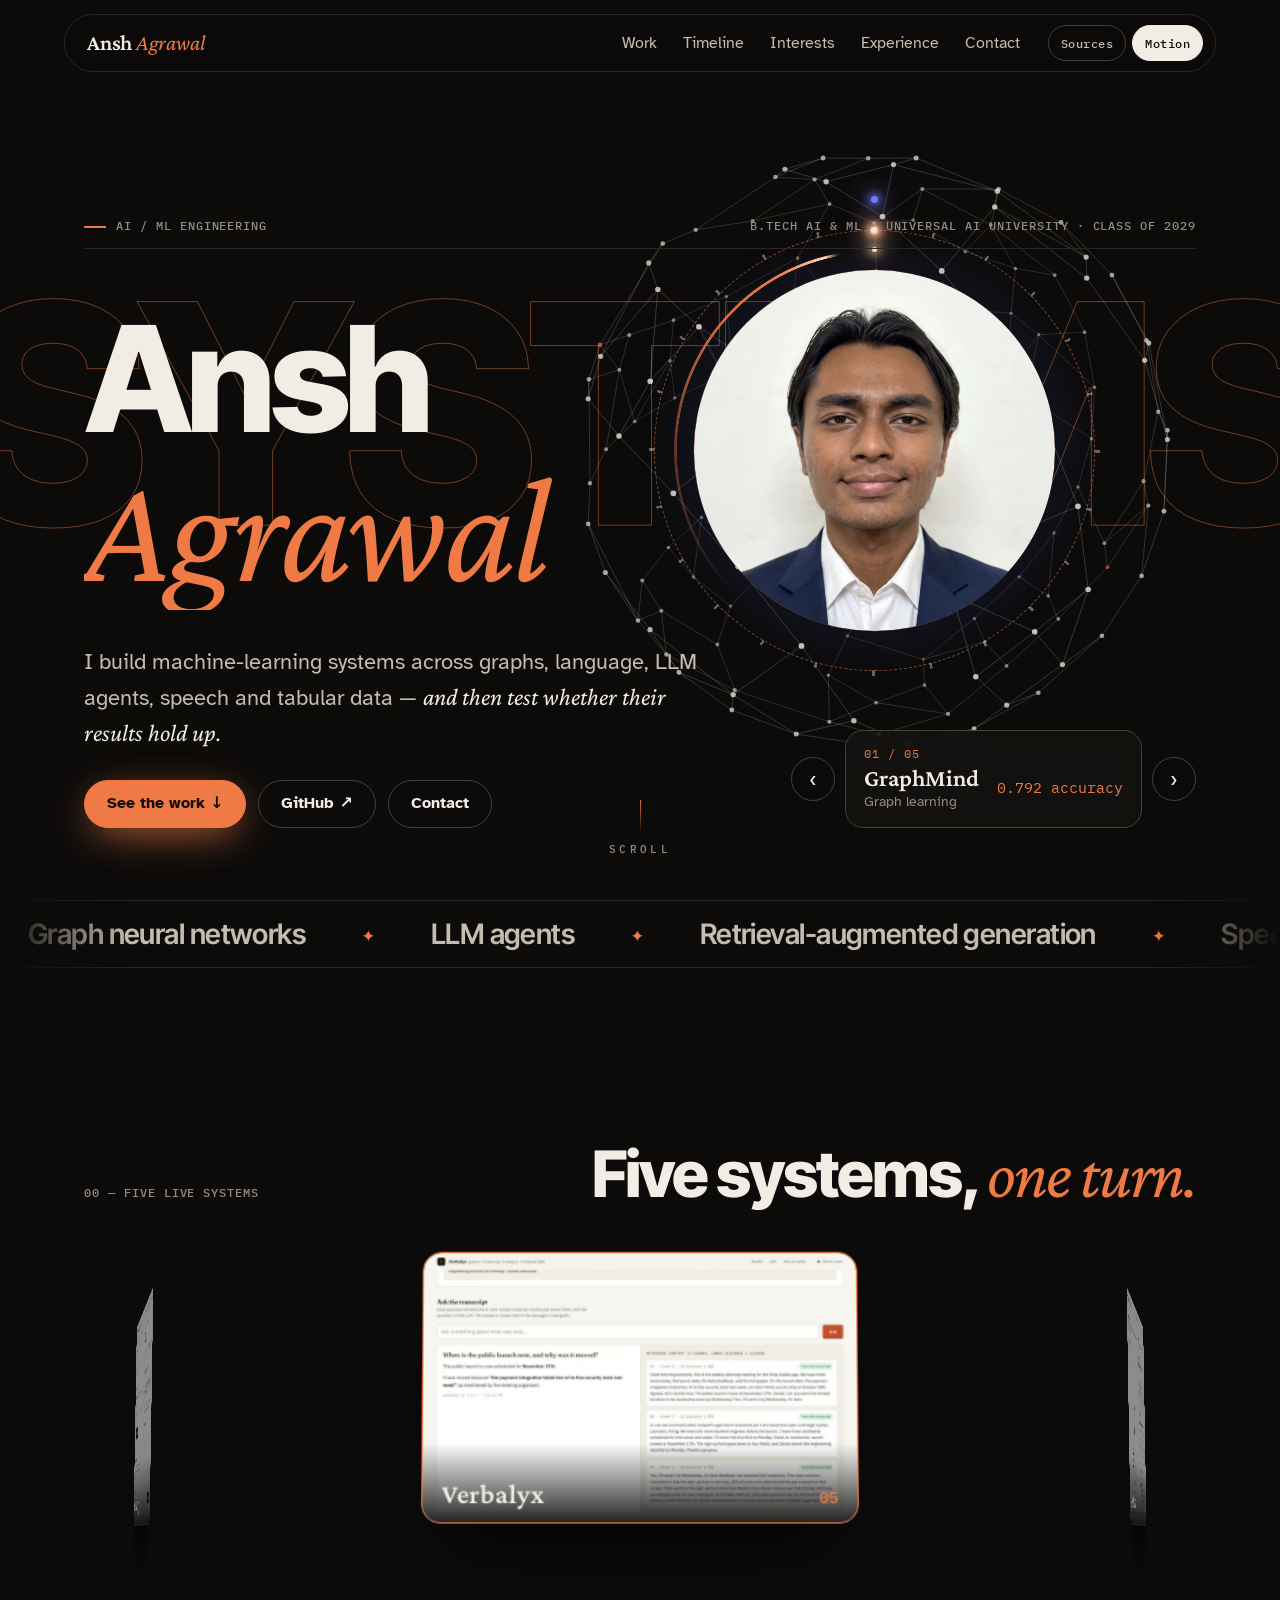
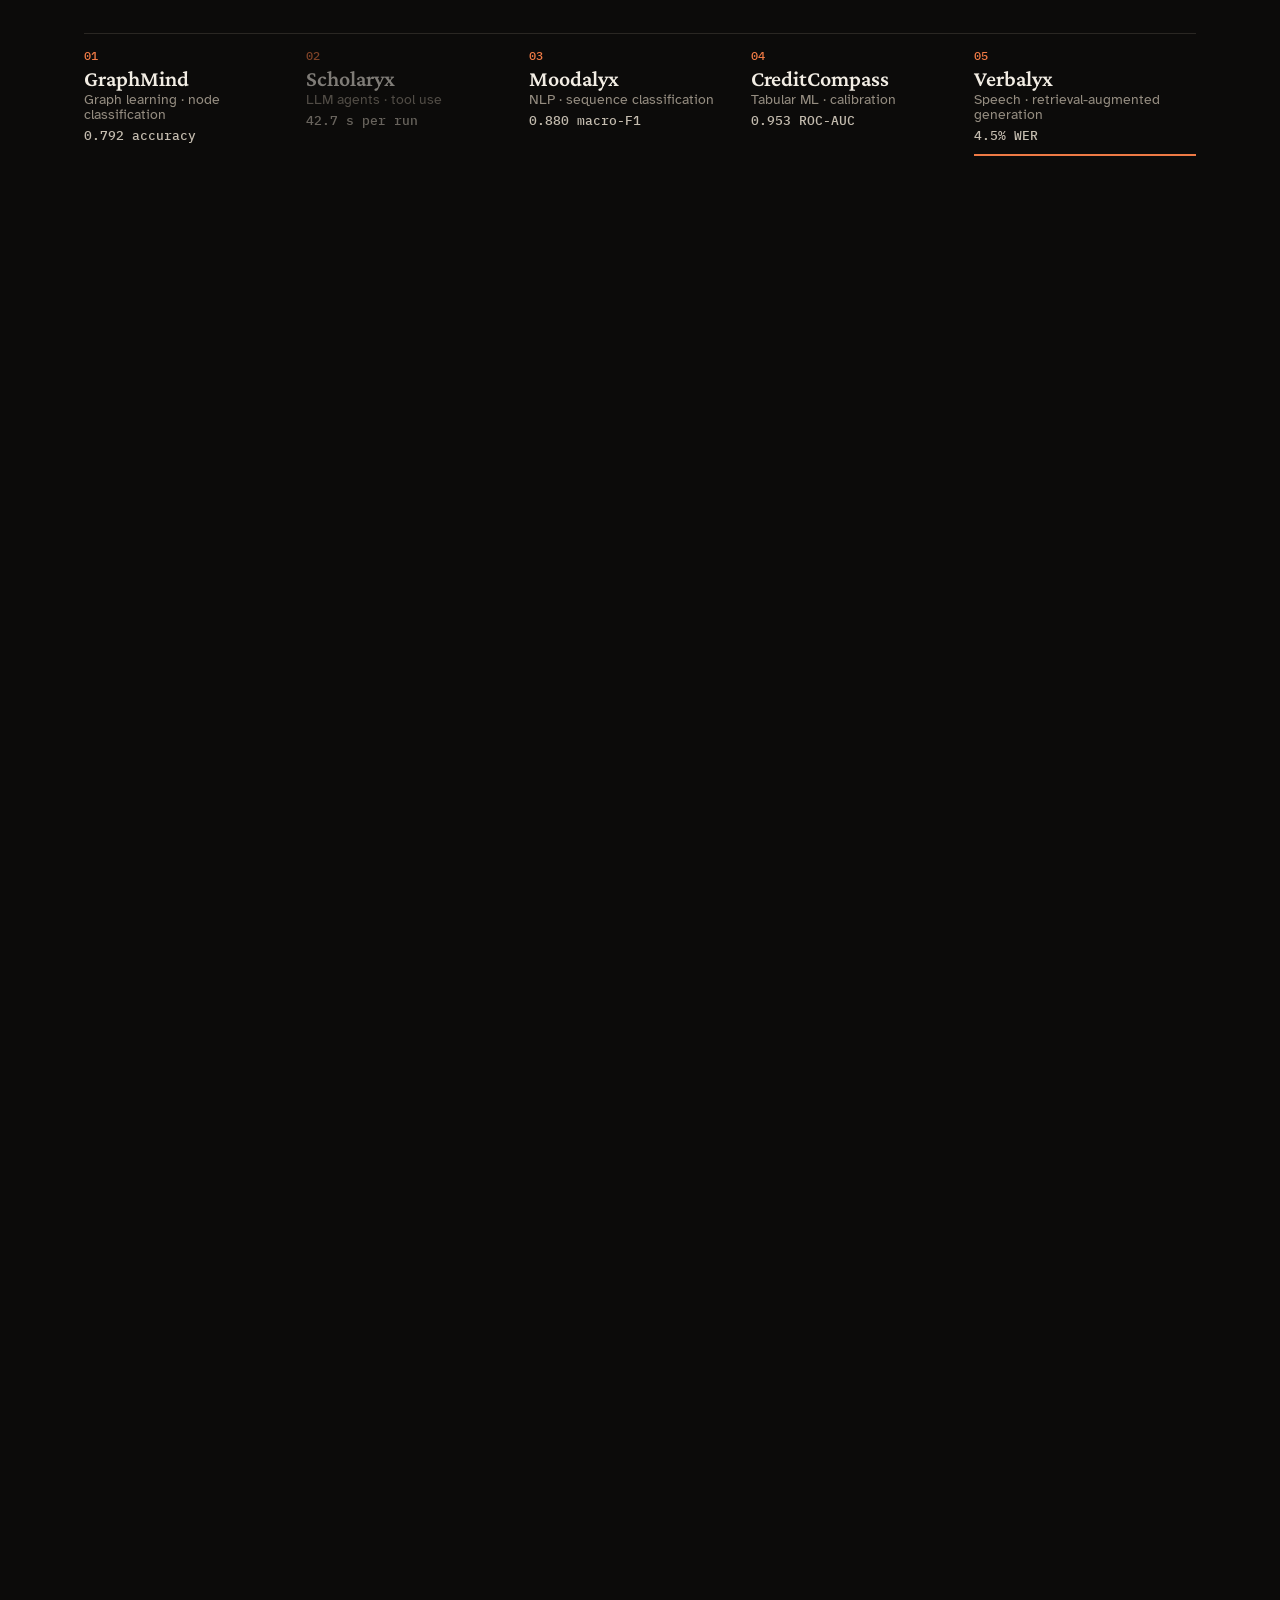
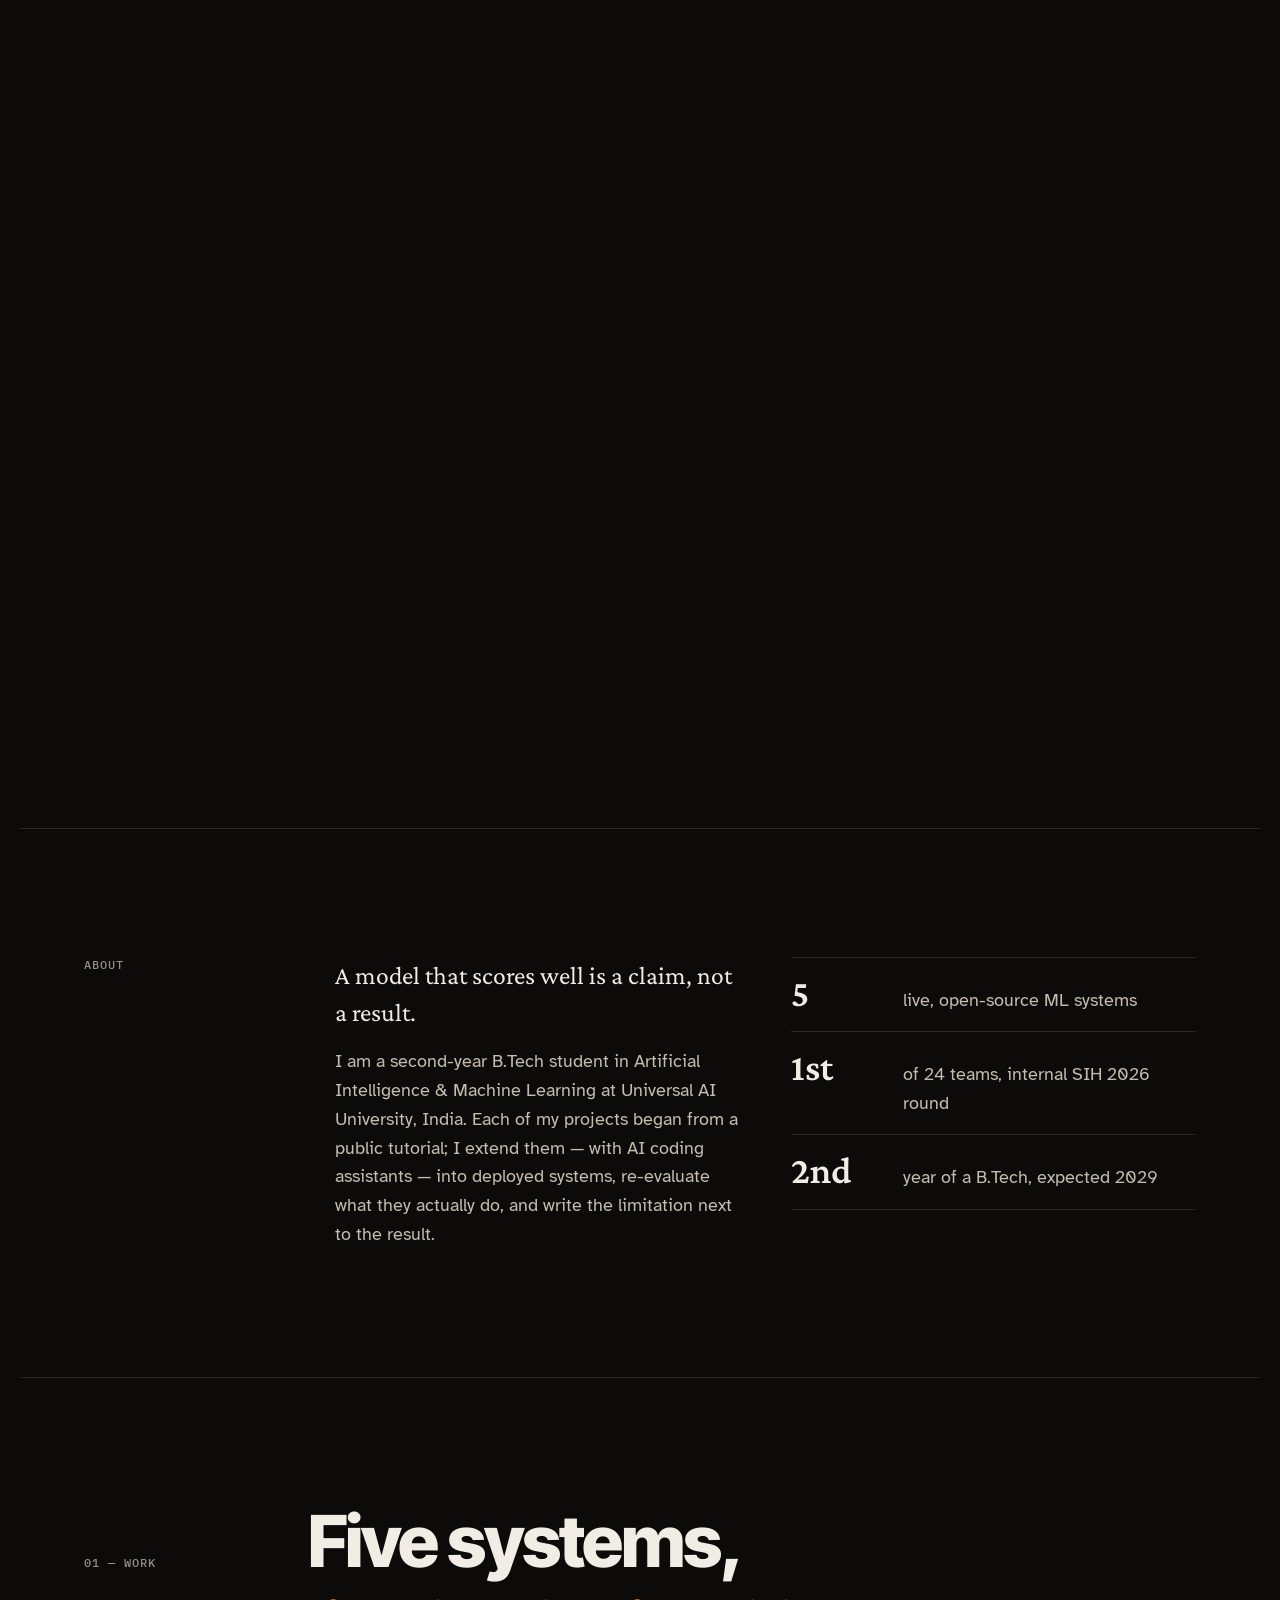
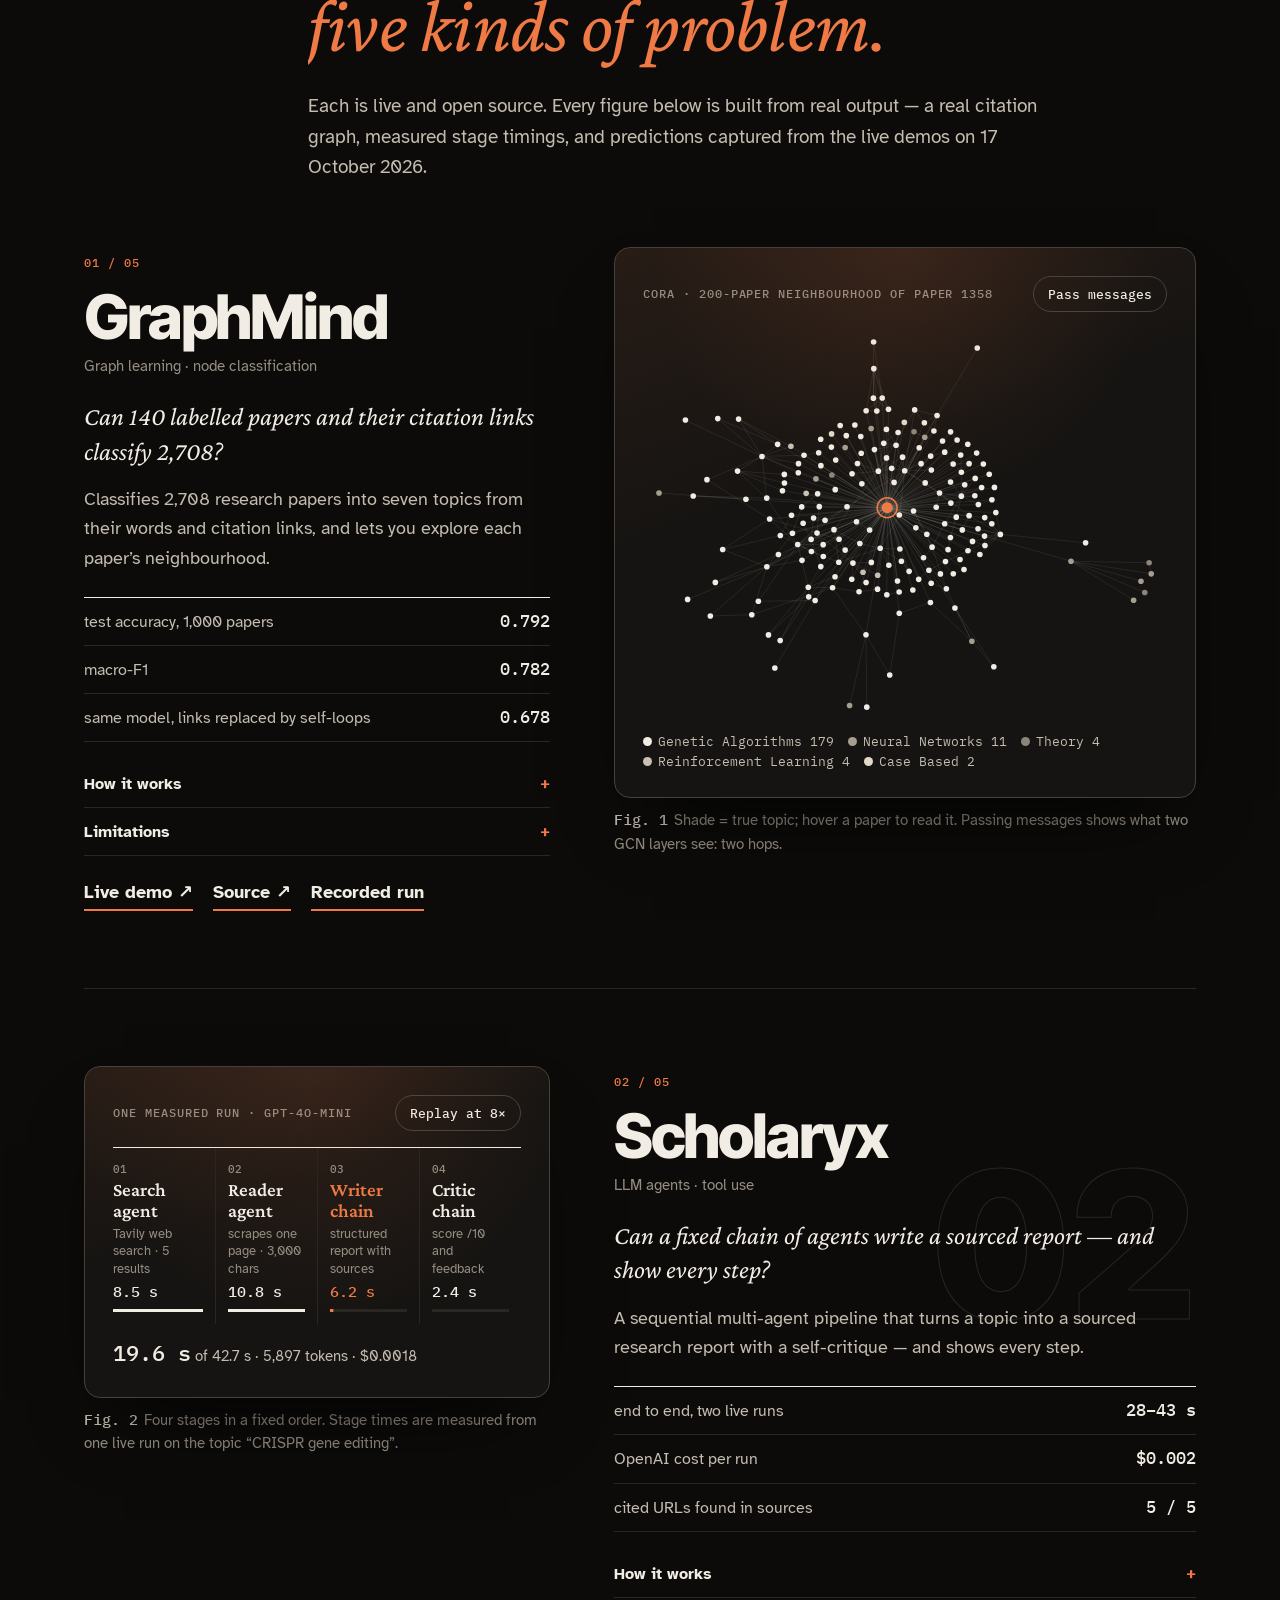
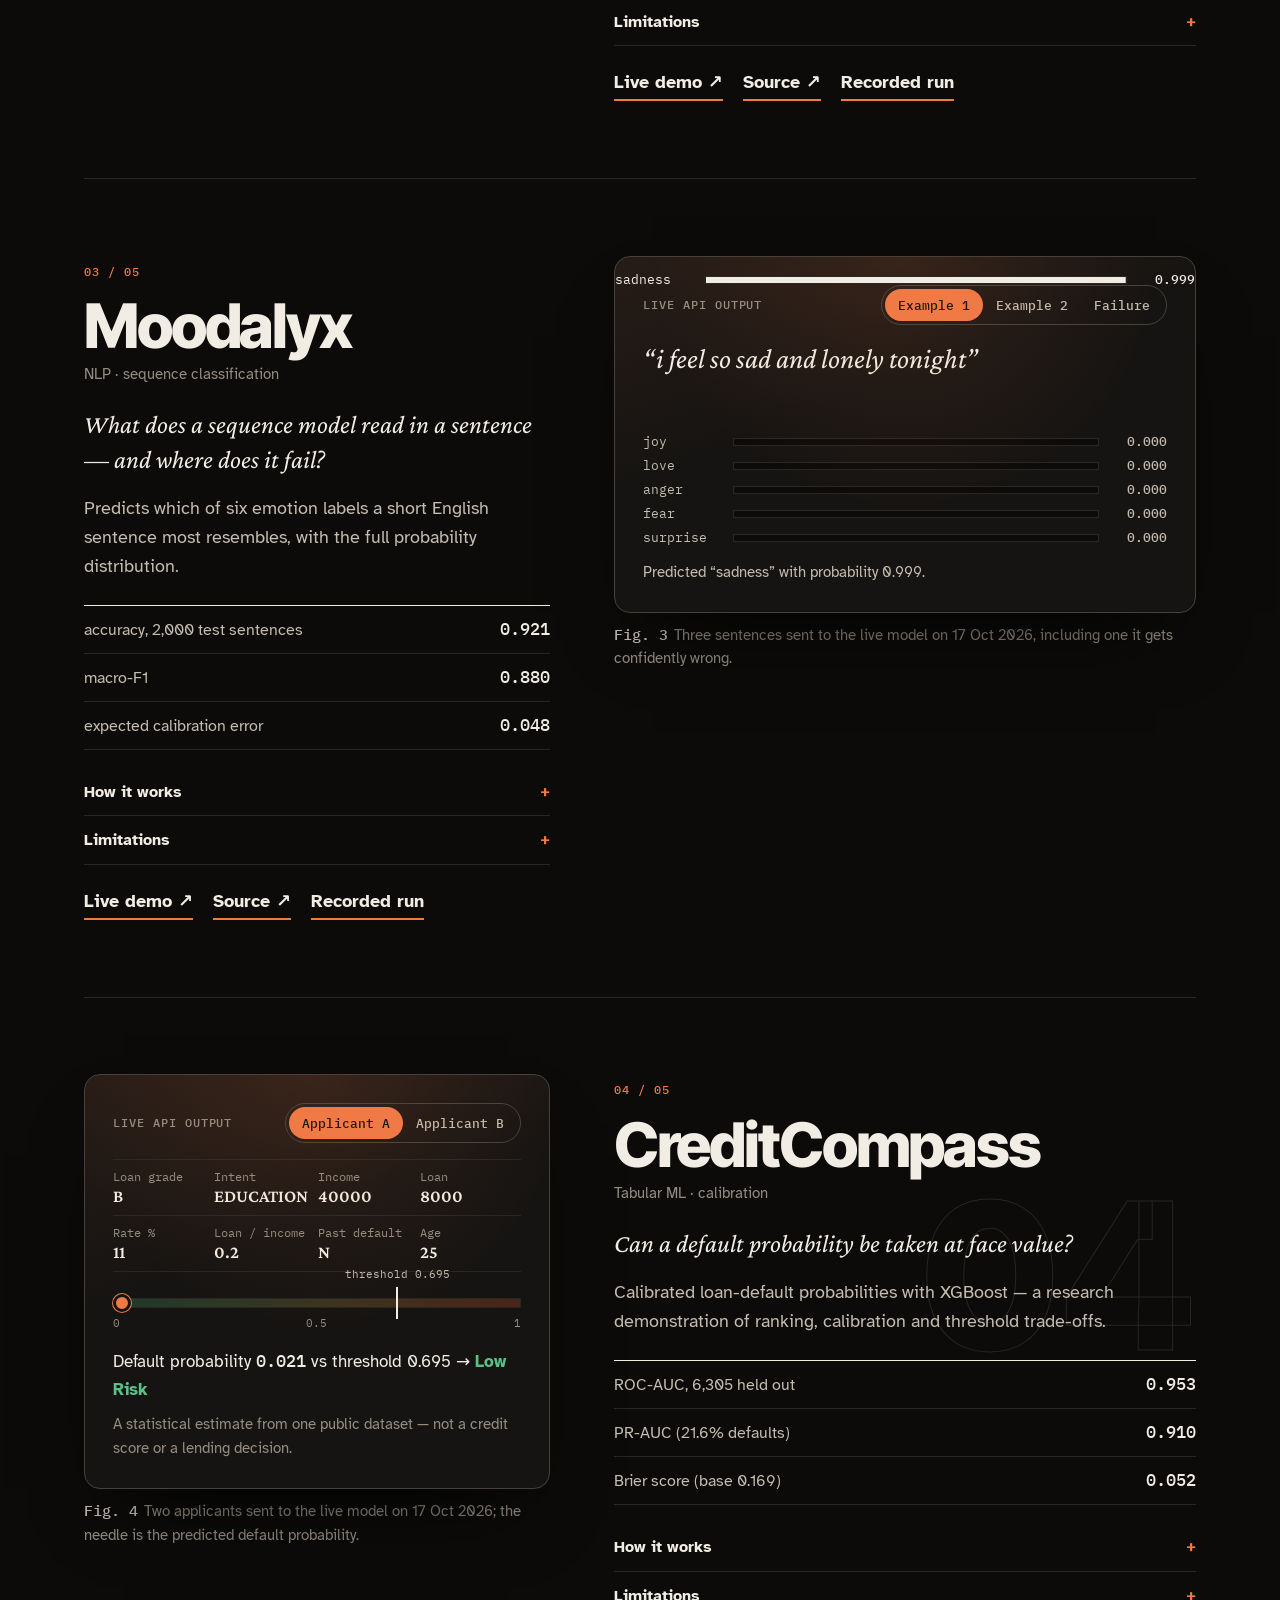
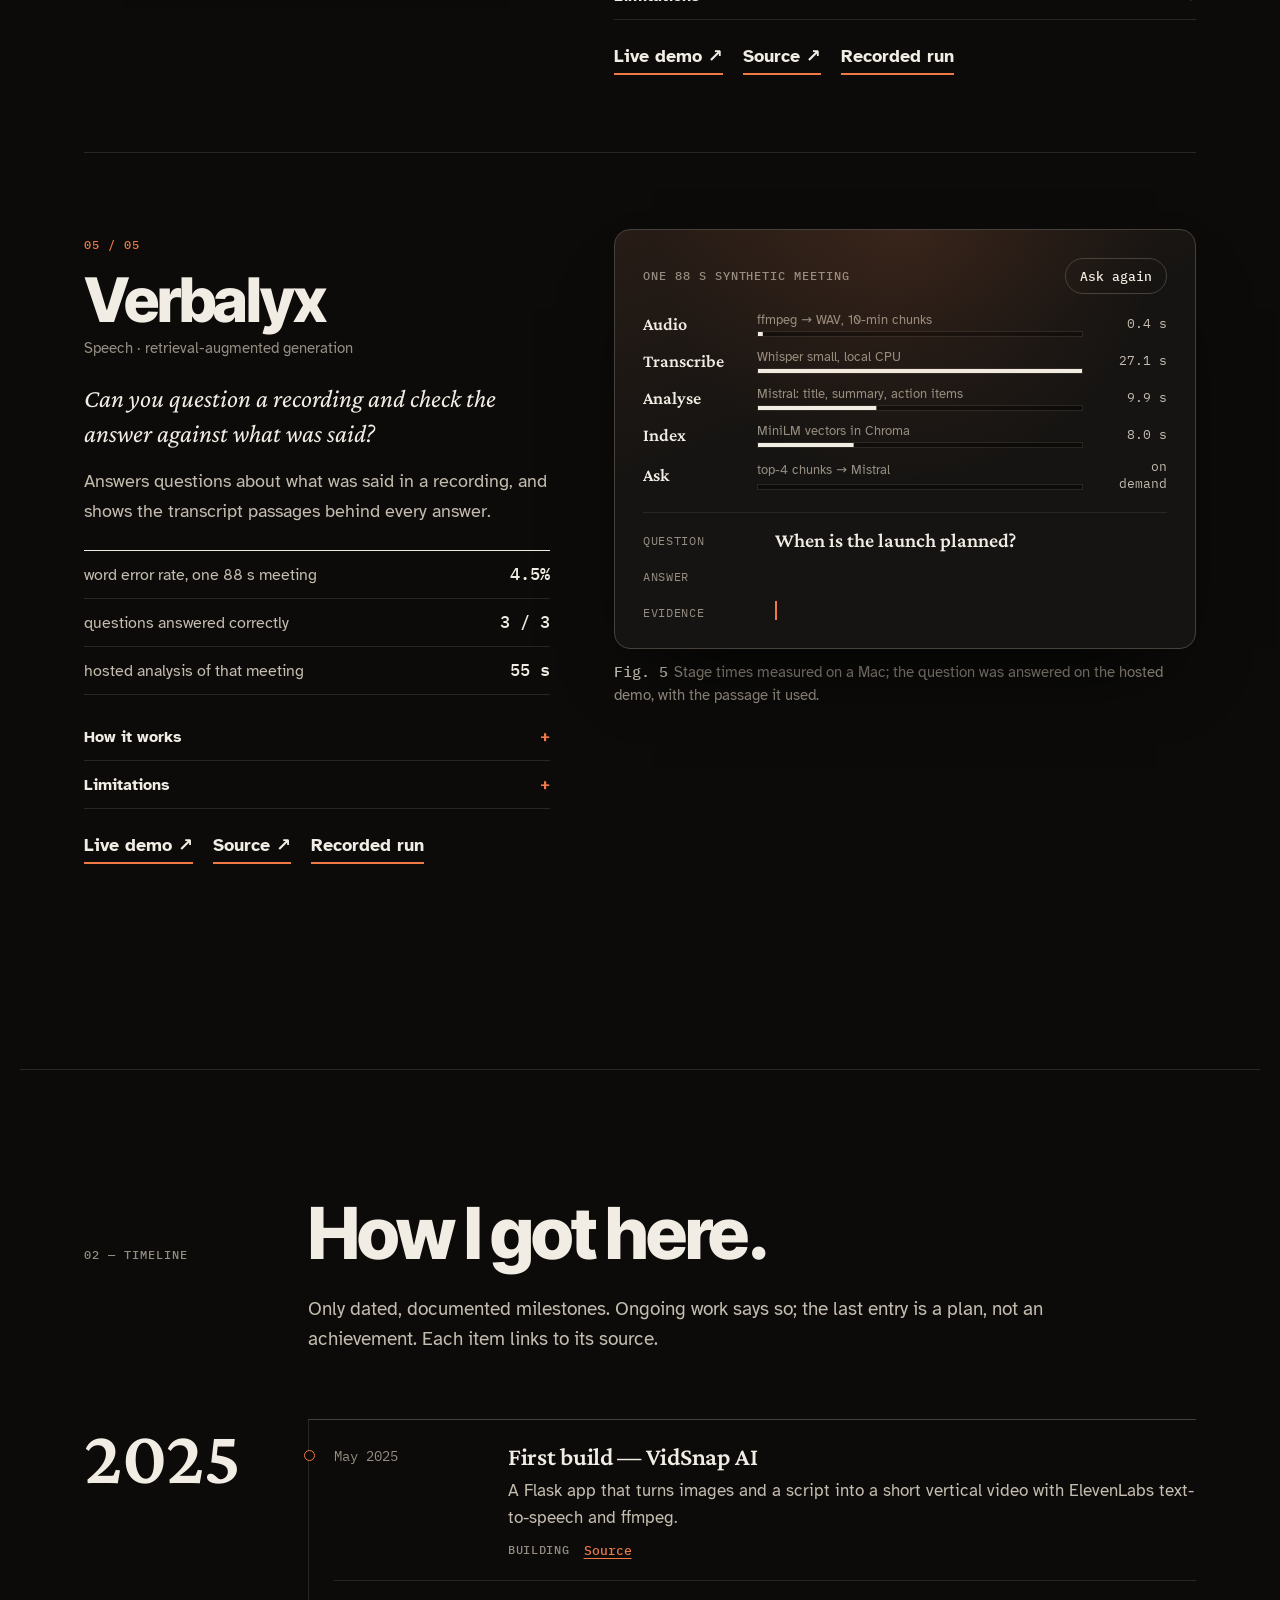
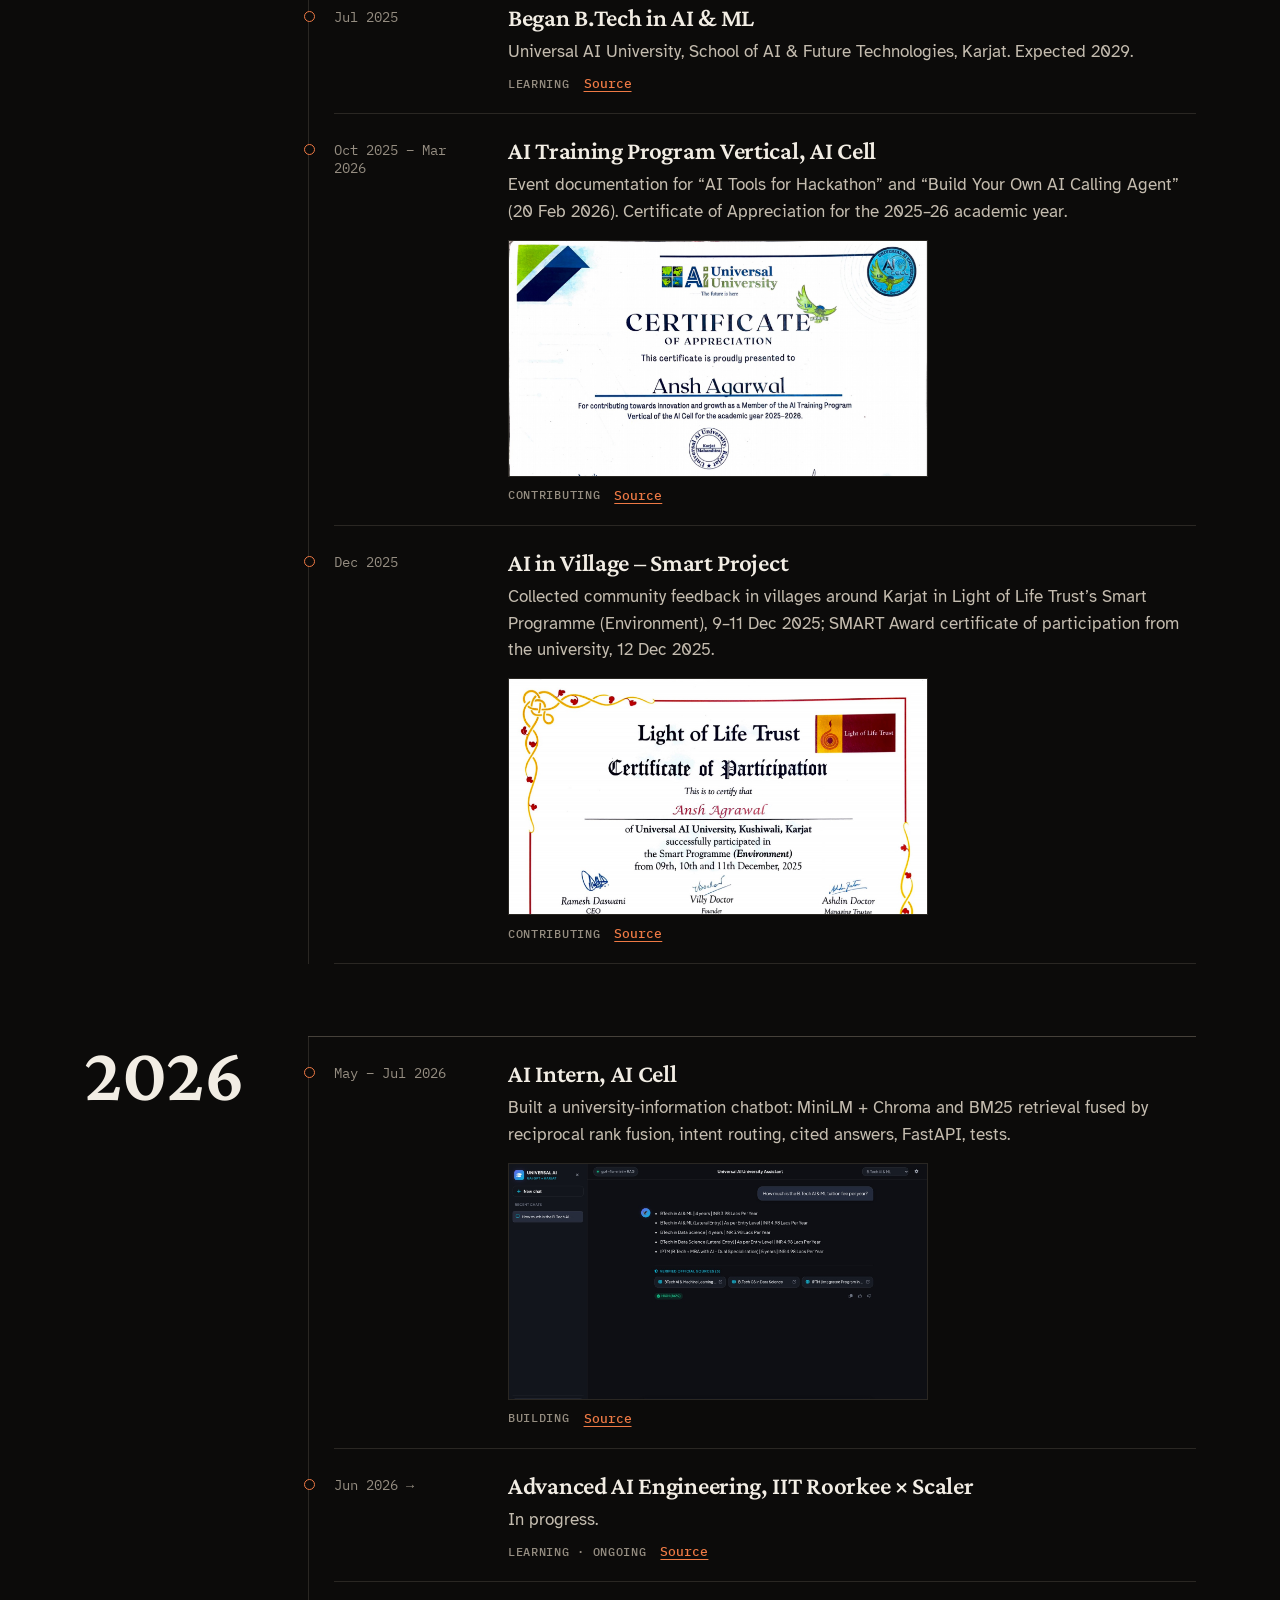
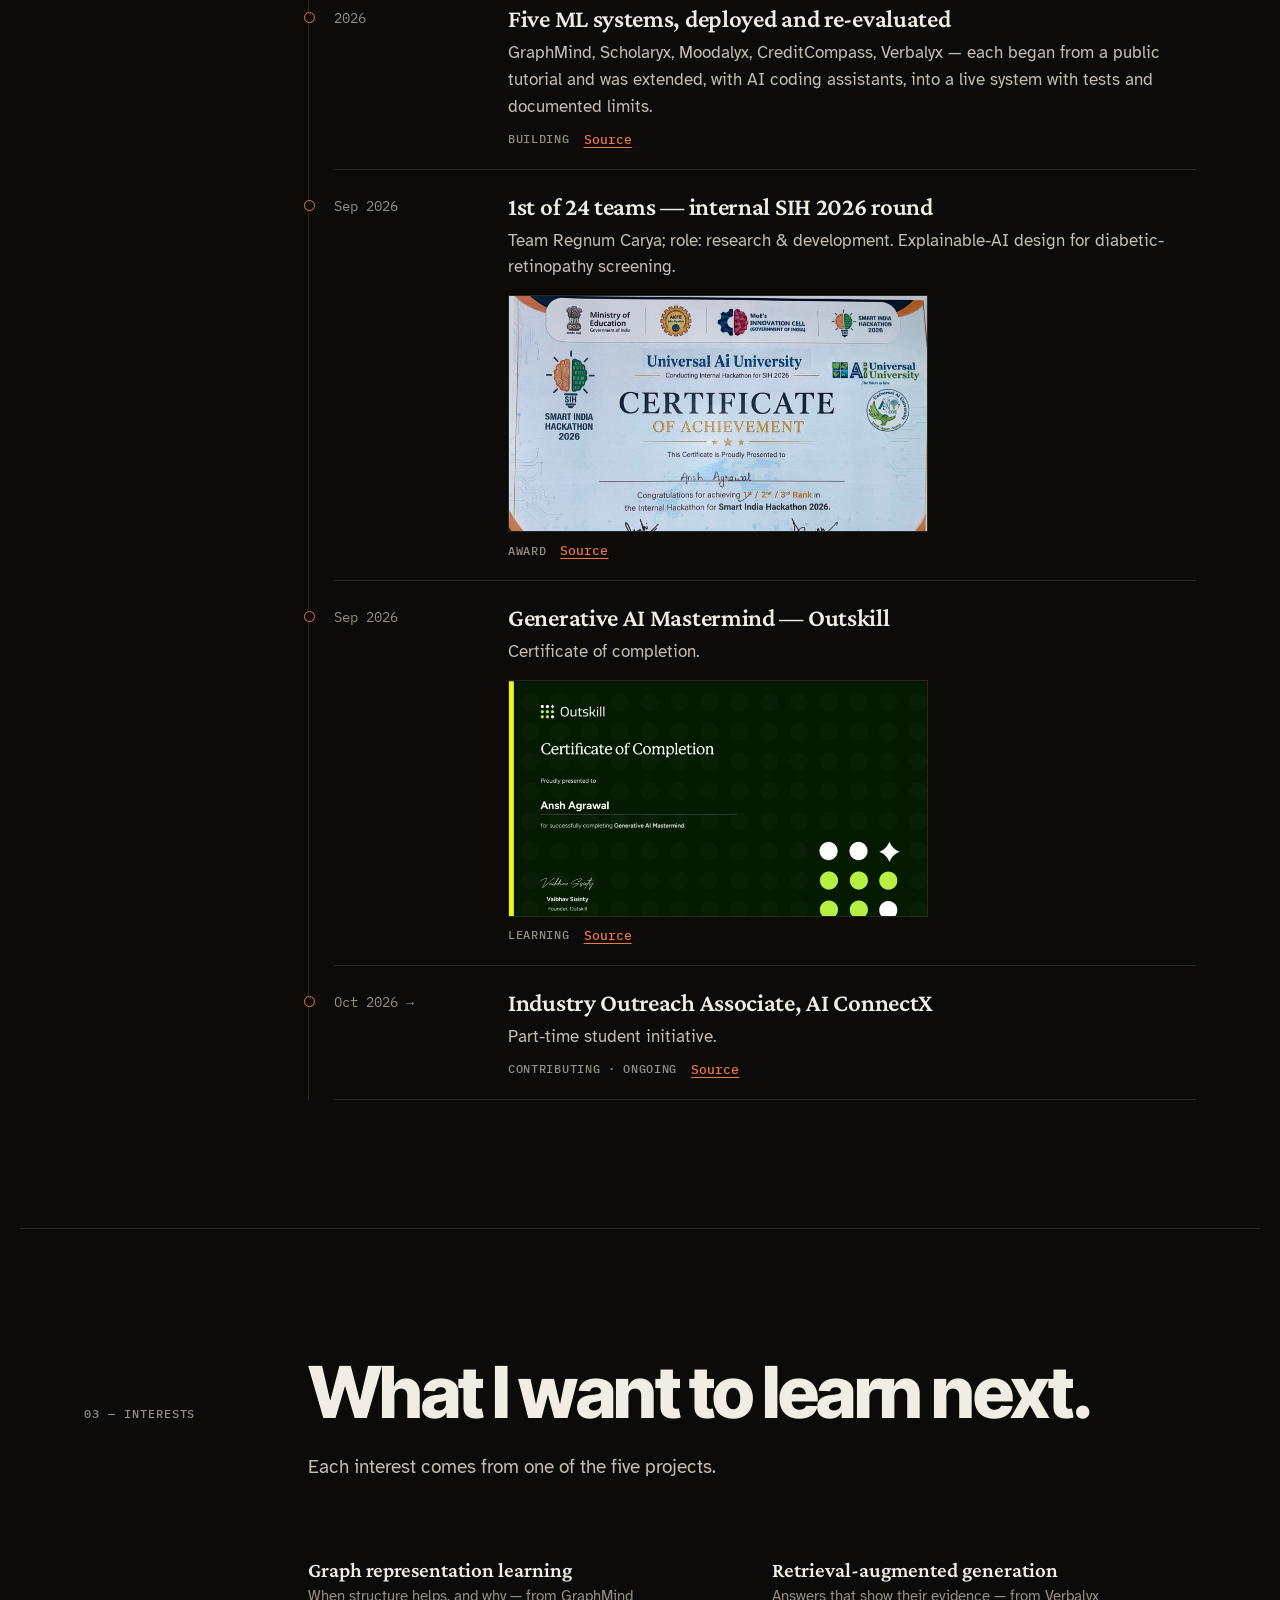
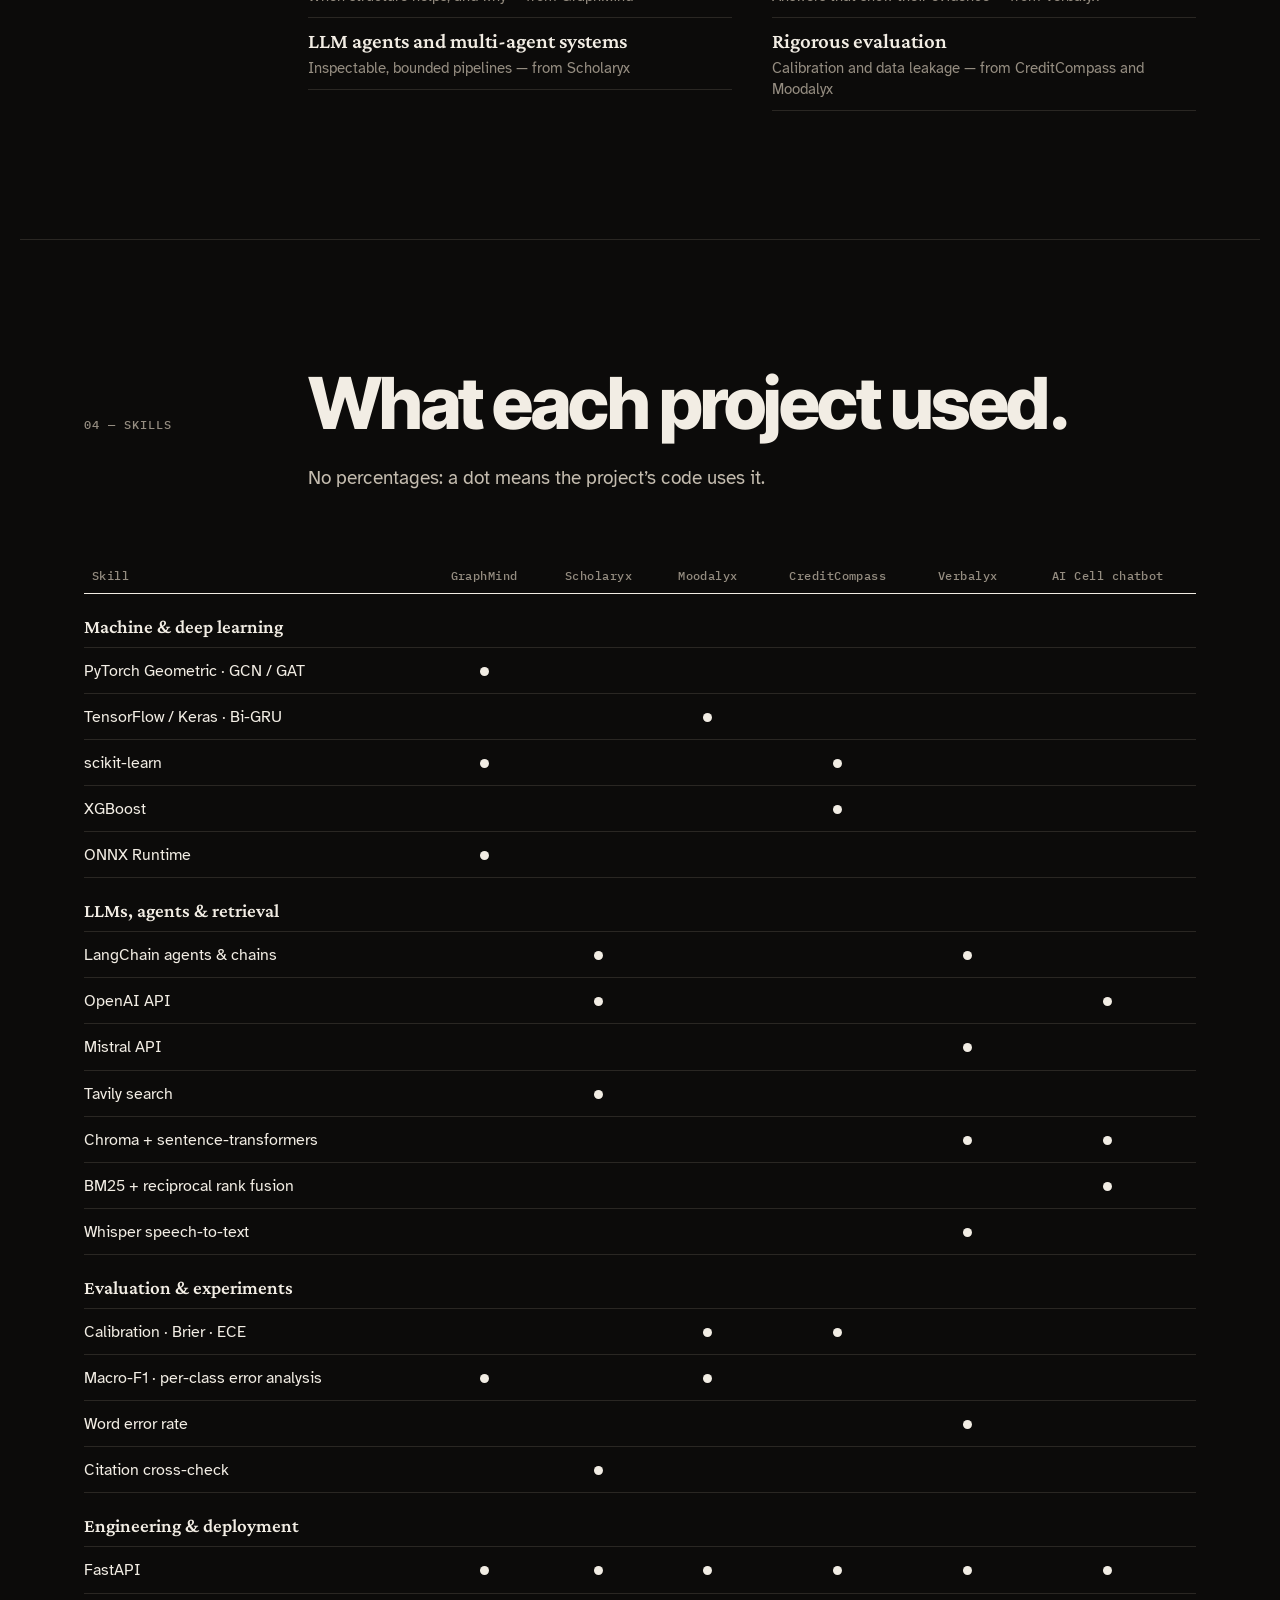
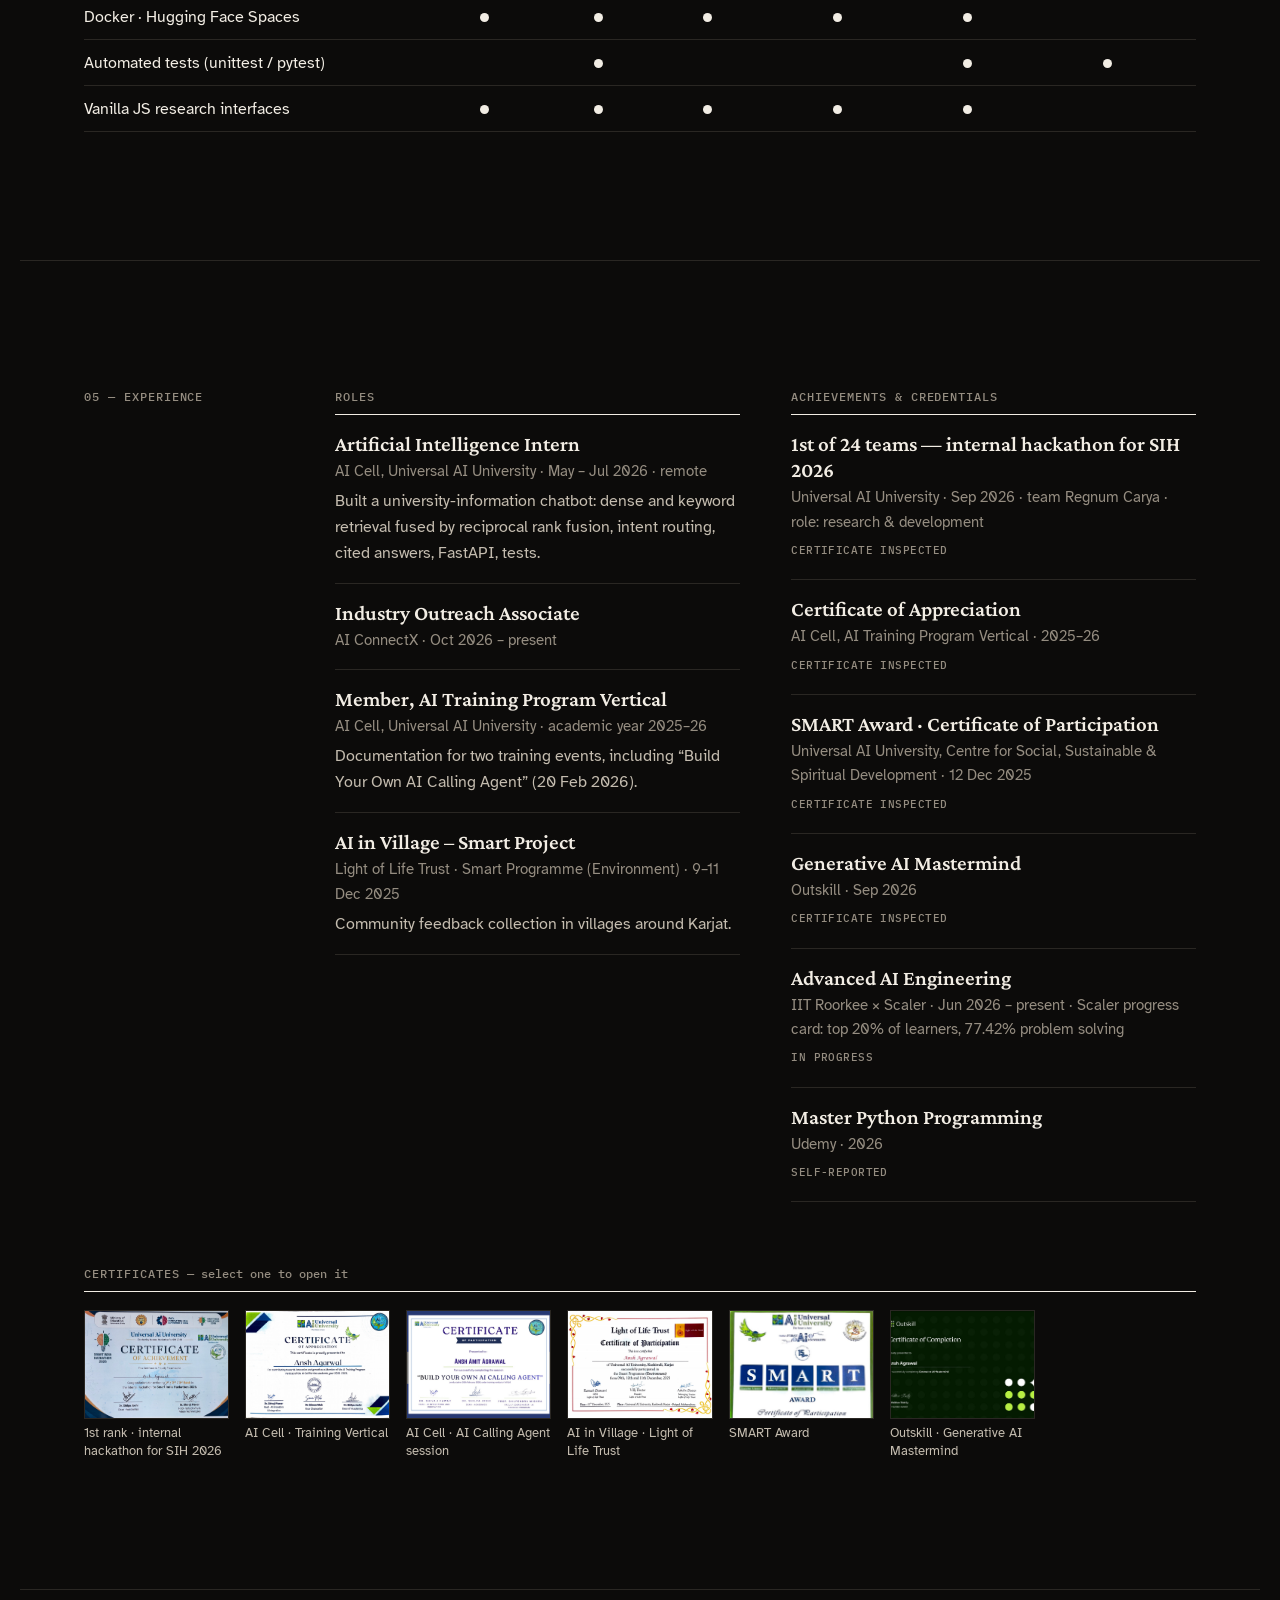
==== commit 7e0b0465: "Share card and Open Graph tags" ====
--- a/index.html
+++ b/index.html
@@ -9,6 +9,13 @@
 <meta property="og:title" content="Ansh Agrawal — AI / ML engineering">
 <meta property="og:description" content="Five live machine-learning systems across graphs, language, agents, speech and tabular data, each re-evaluated.">
 <meta property="og:type" content="website">
+<meta property="og:url" content="https://anshaiml369.github.io/">
+<meta property="og:image" content="https://anshaiml369.github.io/assets/og-card.png">
+<meta property="og:image:width" content="1200">
+<meta property="og:image:height" content="630">
+<meta property="og:image:alt" content="Ansh Agrawal — AI / ML engineering">
+<meta name="twitter:card" content="summary_large_image">
+<meta name="twitter:image" content="https://anshaiml369.github.io/assets/og-card.png">
 <link rel="icon" href="assets/favicon-aa.svg" type="image/svg+xml">
 <link rel="preconnect" href="https://fonts.googleapis.com">
 <link rel="preconnect" href="https://fonts.gstatic.com" crossorigin>
